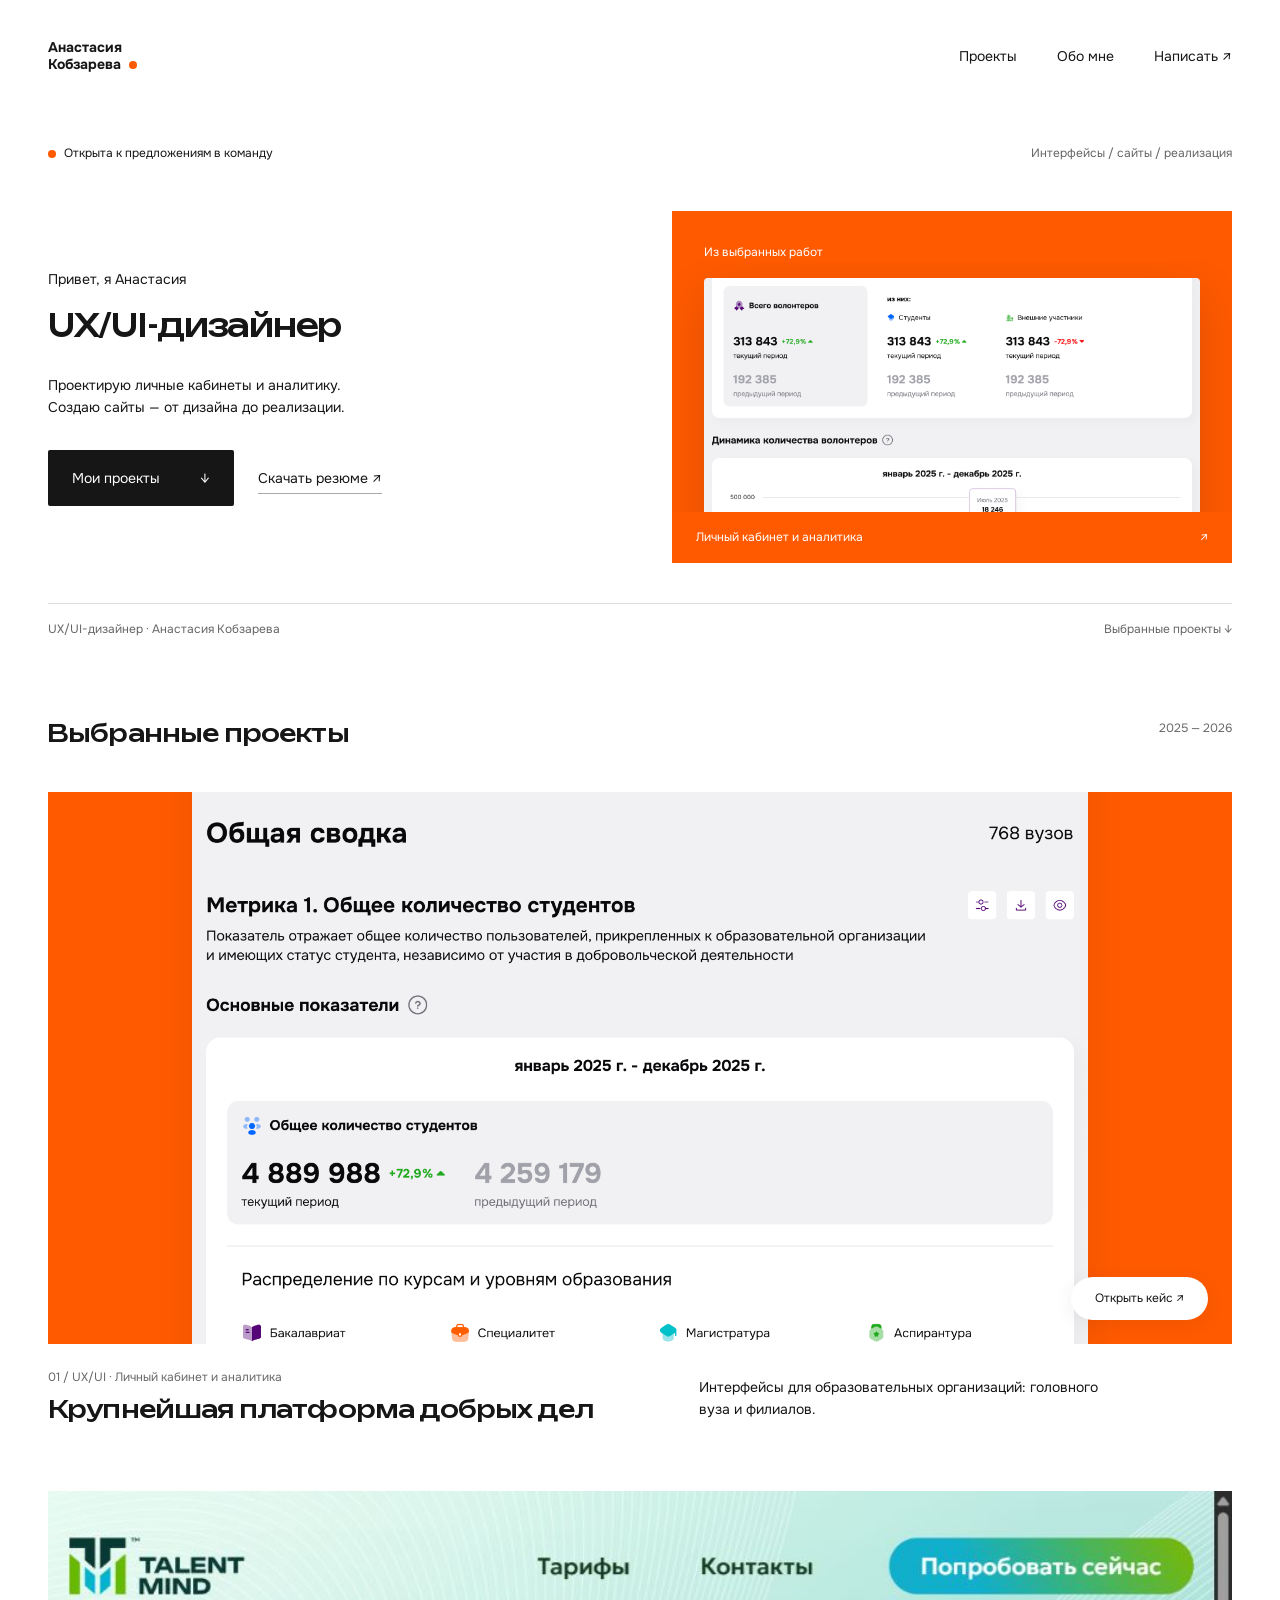
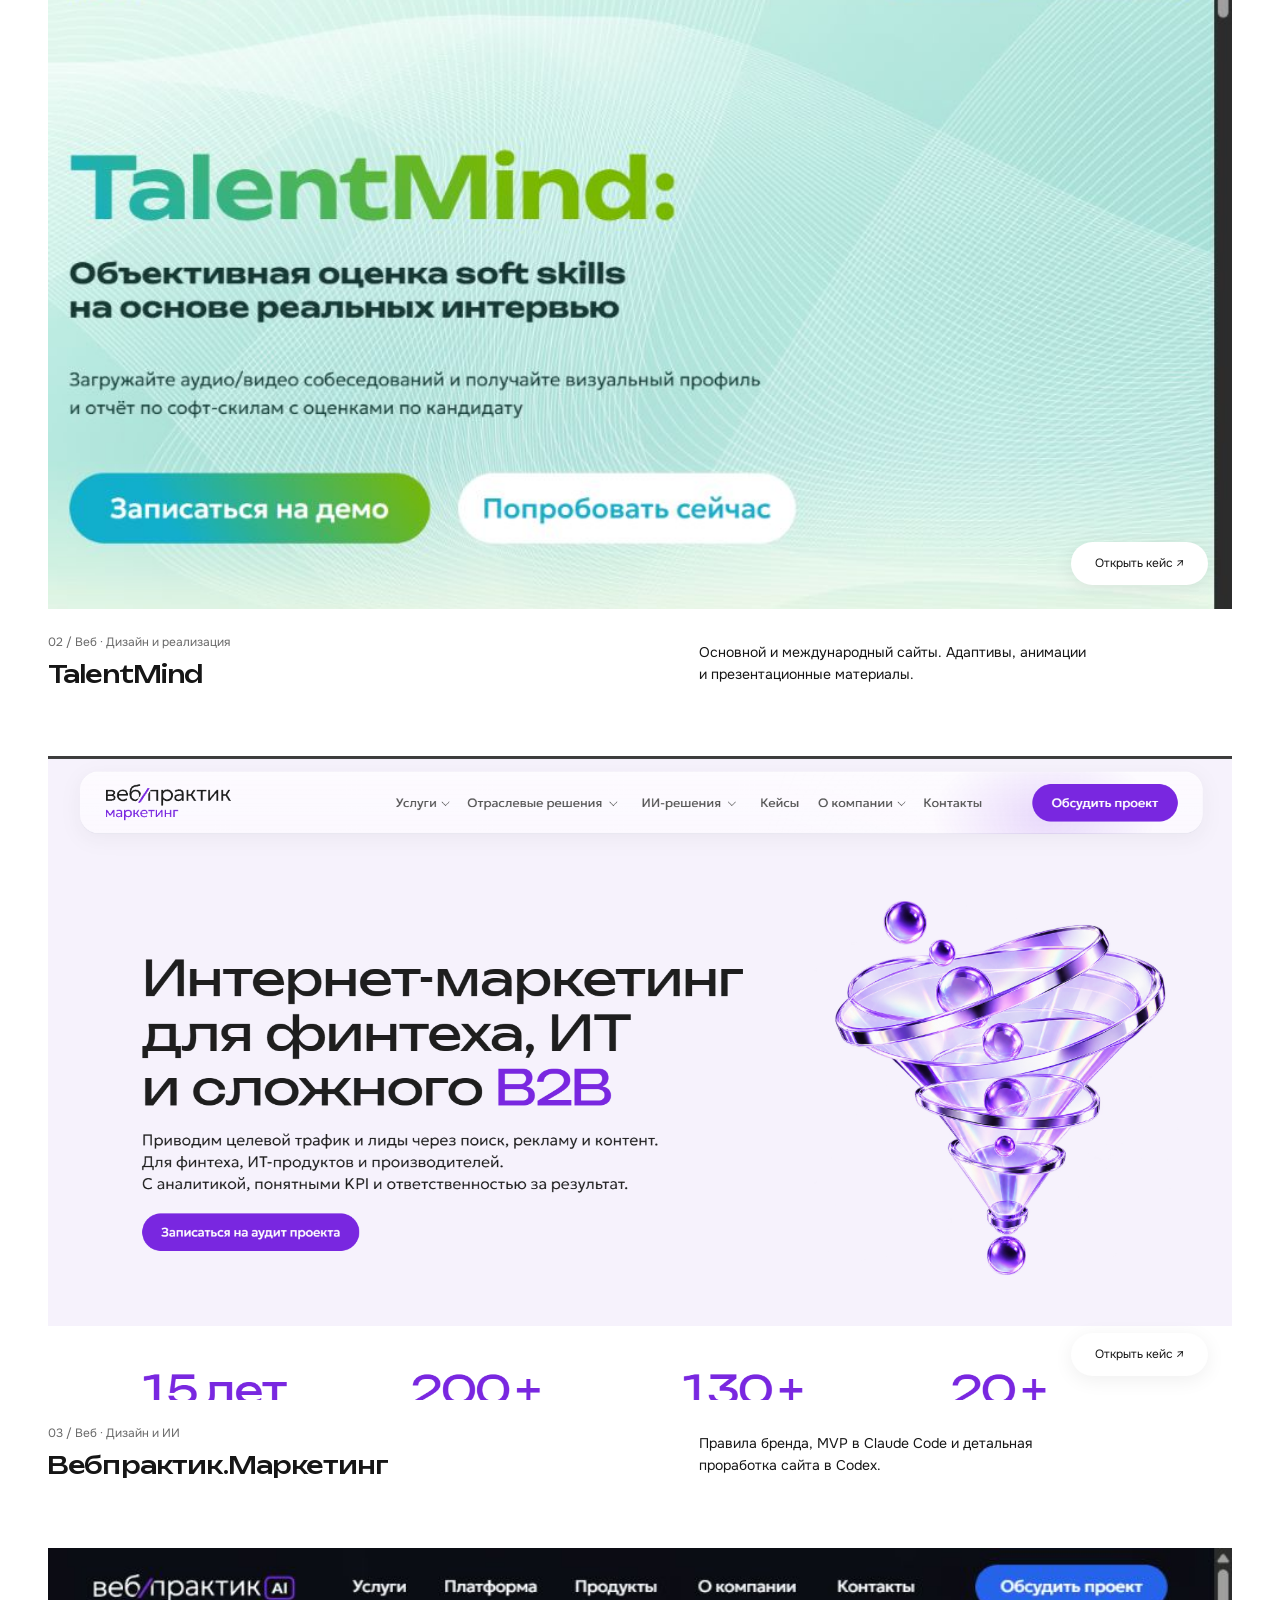
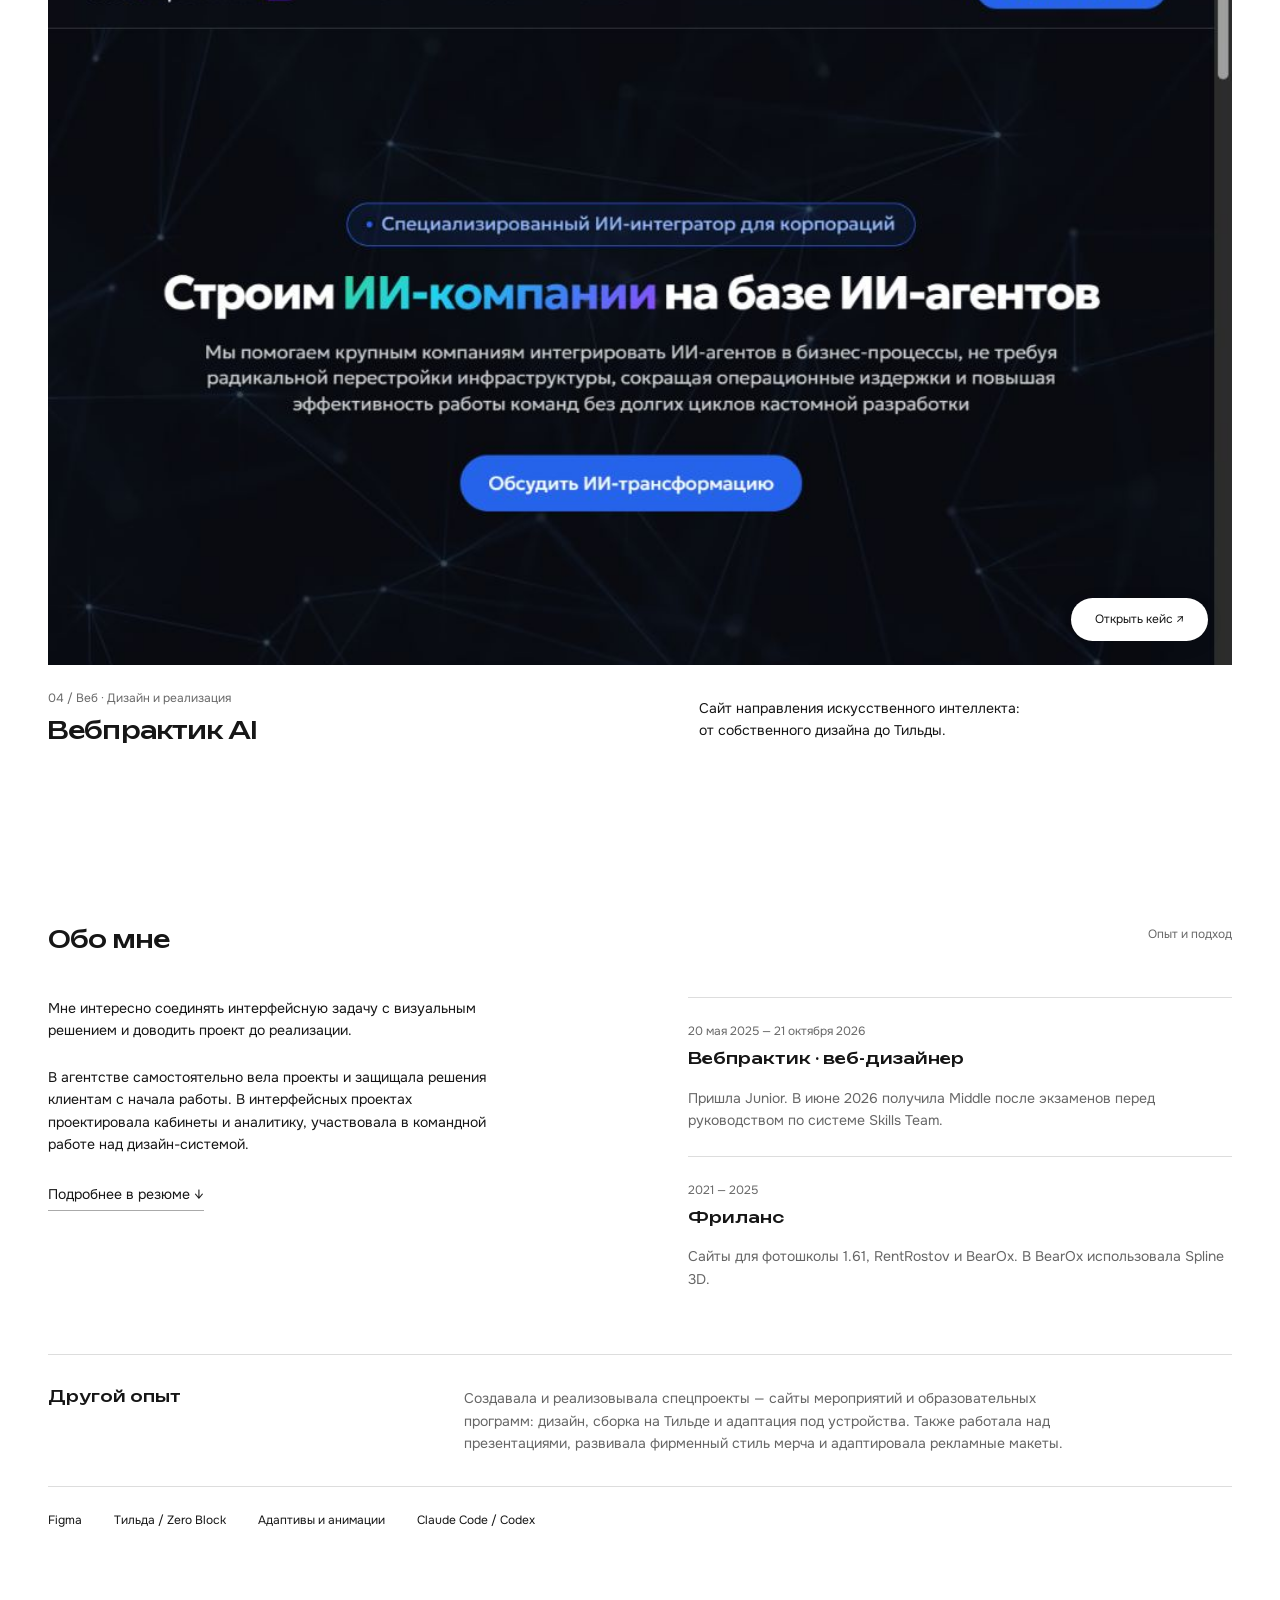
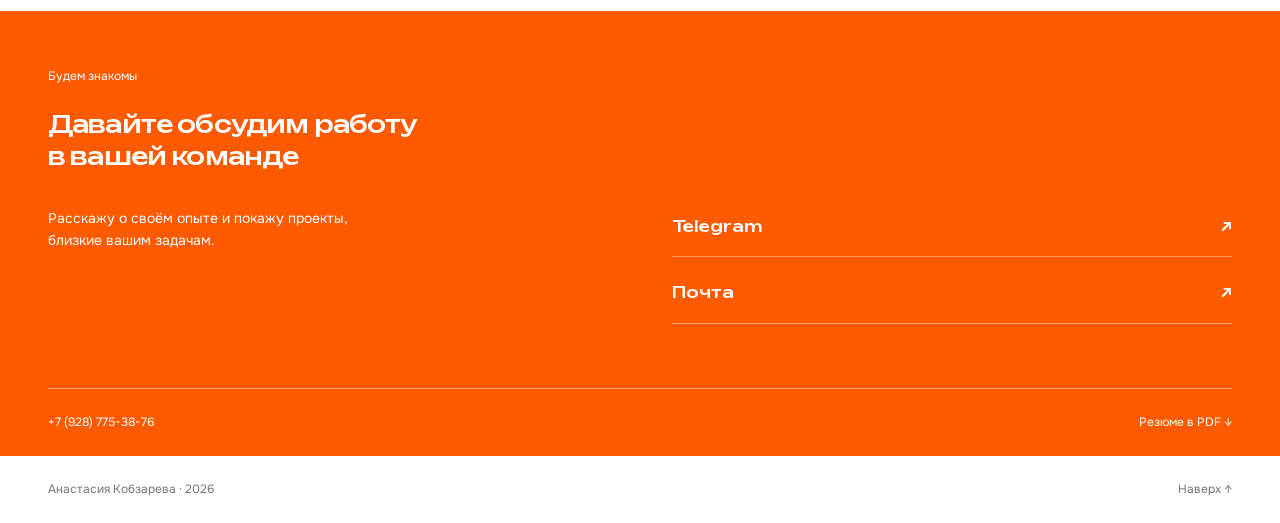
==== index.html @ 4309e183 "Add Anastasia Kobzareva portfolio website" ====
<!doctype html><html lang="ru"><head><meta charset="utf-8"><meta name="viewport" content="width=device-width,initial-scale=1"><meta name="theme-color" content="#FF5A00"><meta name="description" content="Интерфейсы и сайты Анастасии Кобзаревой. Реальные проекты, личный вклад и реализация."><title>UX/UI-дизайнер — Анастасия Кобзарева</title><link rel="stylesheet" href="style.css"></head><body><a class="skip" href="#main">К содержанию</a><header class="header shell"><a class="signature" href="index.html" aria-label="Анастасия Кобзарева — главная">Анастасия <br>Кобзарева<span class="orange-dot"></span></a><nav aria-label="Главная навигация"><a href="index.html#work">Проекты</a><a href="index.html#about">Обо мне</a><a href="#contact">Написать ↗</a></nav></header><main id="main"><section class="hero shell" id="top"><div class="hero-kicker"><span class="availability"><i></i> Открыта к предложениям в команду</span><span>Интерфейсы / сайты / реализация</span></div><div class="hero-layout"><div class="hero-copy"><p class="hello">Привет, я Анастасия</p><h1>UX/UI-дизайнер</h1><p class="hero-description">Проектирую личные кабинеты и аналитику. <br>Создаю сайты — от дизайна до реализации.</p><div class="hero-actions"><a class="button" href="#work">Мои проекты <span>↓</span></a><a class="plain-link" href="assets/Anastasia-Kobzareva-Resume.pdf" download>Скачать резюме ↗</a></div></div><a class="hero-montage" href="university.html" aria-label="Смотреть интерфейсный кейс"><div class="montage-tag">Из выбранных работ</div><img class="montage-screen" src="assets/university-analytics-dynamics.png" alt="Фрагмент макета динамики в аналитике образовательных организаций"  decoding="async"><div class="montage-bottom"><span>Личный кабинет и аналитика</span><span>↗</span></div></a></div><div class="hero-divider"><span>UX/UI-дизайнер · Анастасия Кобзарева</span><a href="#work">Выбранные проекты ↓</a></div></section><section class="work shell" id="work"><div class="section-top"><h2>Выбранные проекты</h2><span class="section-label">2025 — 2026</span></div><article class="work-item university"><a class="work-visual" href="university.html" aria-label="Кейс: Крупнейшая платформа добрых дел"><div class="image-mat"><img class="" src="assets/university-analytics-overview.png" alt="Фрагмент реального макета аналитики образовательных организаций"  decoding="async"></div><span class="open-case">Открыть кейс ↗</span></a><div class="work-caption"><div><span class="section-label">01 / UX/UI · Личный кабинет и аналитика</span><h2><a href="university.html">Крупнейшая платформа добрых дел</a></h2></div><p>Интерфейсы для образовательных организаций: головного вуза и филиалов.</p></div></article><article class="work-item talent"><a class="work-visual" href="talentmind.html" aria-label="Кейс: TalentMind"><div class="image-mat"><img class="" src="assets/talentmind-site.png" alt="Скриншот основного сайта TalentMind"  decoding="async"></div><span class="open-case">Открыть кейс ↗</span></a><div class="work-caption"><div><span class="section-label">02 / Веб · Дизайн и реализация</span><h2><a href="talentmind.html">TalentMind</a></h2></div><p>Основной и международный сайты. Адаптивы, анимации и презентационные материалы.</p></div></article><article class="work-item marketing"><a class="work-visual" href="marketing.html" aria-label="Кейс: Вебпрактик.Маркетинг"><div class="image-mat"><img class="" src="assets/marketing-hero.png" alt="Первый экран сайта Вебпрактик.Маркетинг, предоставленный автором"  decoding="async"></div><span class="open-case">Открыть кейс ↗</span></a><div class="work-caption"><div><span class="section-label">03 / Веб · Дизайн и ИИ</span><h2><a href="marketing.html">Вебпрактик.Маркетинг</a></h2></div><p>Правила бренда, MVP в Claude Code и детальная проработка сайта в Codex.</p></div></article><article class="work-item ai"><a class="work-visual" href="webpractik-ai.html" aria-label="Кейс: Вебпрактик AI"><div class="image-mat"><img class="" src="assets/webpractik-ai-site.png" alt="Скриншот сайта Вебпрактик AI"  decoding="async"></div><span class="open-case">Открыть кейс ↗</span></a><div class="work-caption"><div><span class="section-label">04 / Веб · Дизайн и реализация</span><h2><a href="webpractik-ai.html">Вебпрактик AI</a></h2></div><p>Сайт направления искусственного интеллекта: от собственного дизайна до Тильды.</p></div></article></section><section class="about shell" id="about"><div class="section-top"><h2>Обо мне</h2><span class="section-label">Опыт и подход</span></div><div class="about-layout"><div><p>Мне интересно соединять интерфейсную задачу с визуальным решением и доводить проект до реализации.</p><p>В агентстве самостоятельно вела проекты и защищала решения клиентам с начала работы. В интерфейсных проектах проектировала кабинеты и аналитику, участвовала в командной работе над дизайн-системой.</p><a class="plain-link" href="assets/Anastasia-Kobzareva-Resume.pdf" download>Подробнее в резюме ↓</a></div><div class="timeline"><div><span class="section-label">20 мая 2025 — 21 октября 2026</span><h3>Вебпрактик · веб-дизайнер</h3><p>Пришла Junior. В июне 2026 получила Middle после экзаменов перед руководством по системе Skills Team.</p></div><div><span class="section-label">2021 — 2025</span><h3>Фриланс</h3><p>Сайты для фотошколы 1.61, RentRostov и BearOx. В BearOx использовала Spline 3D.</p></div></div></div><div class="other-experience"><h3>Другой опыт</h3><p>Создавала и реализовывала спецпроекты — сайты мероприятий и образовательных программ: дизайн, сборка на Тильде и адаптация под устройства. Также работала над презентациями, развивала фирменный стиль мерча и адаптировала рекламные макеты.</p></div><div class="skill-line"><span>Figma</span><span>Тильда / Zero Block</span><span>Адаптивы и анимации</span><span>Claude Code / Codex</span></div></section></main><section class="contact" id="contact"><div class="shell"><div class="section-label">Будем знакомы</div><h2>Давайте обсудим работу <br>в вашей команде</h2><div class="contact-grid"><p>Расскажу о своём опыте и покажу проекты, <br>близкие вашим задачам.</p><div class="contact-links"><a href="https://t.me/Anastasia_Website" target="_blank" rel="noopener noreferrer">Telegram <span>↗</span></a><a href="mailto:nastasyshka1@gmail.com">Почта <span>↗</span></a></div></div><div class="contact-foot"><a href="tel:+79287753876">+7 (928) 775-38-76</a><a href="assets/Anastasia-Kobzareva-Resume.pdf" download>Резюме в PDF ↓</a></div></div></section><footer class="shell footer"><span>Анастасия Кобзарева · 2026</span><a href="#top">Наверх ↑</a></footer><script src="script.js"></script></body></html>
---- style.css ----
@font-face{font-family:Bounded;src:url('assets/Bounded-Medium.ttf');font-display:swap}@font-face{font-family:Onest;src:url('assets/Onest-Regular.ttf');font-display:swap}@font-face{font-family:Onest;src:url('assets/Onest-Bold.ttf');font-weight:700;font-display:swap}
:root{--orange:#ff5a00;--ink:#161616;--line:#ddd;--gray:#f3f3f1}*{box-sizing:border-box}html{scroll-behavior:smooth;scroll-padding-top:32px}body{margin:0;font:14px/1.6 Onest,sans-serif;color:var(--ink);background:#fff}h1,h2,h3,p,figure,dl,dd{margin:0}h1,h2,h3{font-family:Bounded,sans-serif;font-weight:500;line-height:1.35}h1{font-size:32px;letter-spacing:-.04em}h2{font-size:24px;letter-spacing:-.035em}h3{font-size:16px}a{color:inherit;text-decoration:none}button{font:inherit;color:inherit}a,button{-webkit-tap-highlight-color:transparent}a:focus-visible,button:focus-visible{outline:3px solid var(--orange);outline-offset:6px}a:hover{text-decoration:none}.shell{width:min(1200px,calc(100% - 96px));margin:auto}.header{height:112px;display:flex;align-items:center;justify-content:space-between}.signature{font-weight:700;line-height:1.2;position:relative}.orange-dot{display:inline-block;width:8px;height:8px;border-radius:50%;background:var(--orange);margin-left:8px}nav{display:flex;gap:40px}nav a:hover,.plain-link:hover,.back-link:hover{text-decoration:underline;text-underline-offset:6px}.skip{position:fixed;left:16px;top:-100px;background:var(--ink);color:#fff;padding:16px;z-index:10}.skip:focus{top:16px}.hero{padding-top:32px}.hero-kicker{display:flex;justify-content:space-between;font-size:12px;color:#666}.availability{display:flex;gap:8px;align-items:center;color:var(--ink)}.availability i{width:8px;height:8px;border-radius:50%;background:var(--orange)}.hero-layout{display:grid;grid-template-columns:1fr 1fr;gap:64px;align-items:center;padding:48px 0 40px}.hello{margin-bottom:16px}.hero h1{margin-bottom:24px}.hero-description{max-width:400px}.hero-actions{display:flex;align-items:center;gap:24px;flex-wrap:wrap;margin-top:32px}.button{display:inline-flex;align-items:center;justify-content:space-between;gap:40px;background:var(--ink);color:white;padding:16px 24px;min-height:56px;border-radius:2px;transition:background .2s,transform .2s}.button:hover{background:#333;transform:translateY(-2px)}.plain-link{display:inline-block;border-bottom:1px solid #aaa;padding:4px 0}.hero-montage{height:352px;overflow:hidden;position:relative;background:var(--orange);padding:32px 32px 0;display:block}.montage-tag{font-size:12px;margin-bottom:16px}.montage-screen{display:block;width:100%;box-shadow:0 16px 48px #0002;border-radius:4px}.montage-bottom{position:absolute;bottom:0;left:0;right:0;background:var(--orange);display:flex;justify-content:space-between;padding:16px 24px;font-size:12px}.hero-divider{display:flex;justify-content:space-between;padding:16px 0;border-top:1px solid var(--line);font-size:12px;color:#666}.section-top{display:flex;justify-content:space-between;gap:32px;align-items:flex-start;margin-bottom:40px}.section-label{font-size:12px;color:#696969;display:block}.work{padding-top:64px}.work-item{margin-bottom:64px}.work-visual{height:552px;display:block;position:relative;background:var(--gray);overflow:hidden}.image-mat{width:100%;height:100%;display:flex;align-items:flex-start;justify-content:center;padding:48px 80px 0}.image-mat img{display:block;width:100%;height:auto;box-shadow:0 8px 40px #0001;transition:transform .65s}.work-visual:hover img{transform:translateY(-8px)}.university .work-visual{background:var(--orange)}.university .image-mat{padding:48px 144px 0}.university .image-mat img{border-radius:4px}.talent .image-mat{padding:0}.talent .image-mat img,.ai .image-mat img{box-shadow:none}.talent .work-visual{height:auto;aspect-ratio:1.65}.talent .image-mat{overflow:hidden}.ai .work-visual{height:auto;aspect-ratio:1.65;background:#090d13}.ai .image-mat{padding:0}.open-case{position:absolute;bottom:24px;right:24px;background:white;color:#161616;padding:12px 24px;border-radius:100px;font-size:12px;box-shadow:0 4px 20px #0001}.work-caption{display:grid;grid-template-columns:1.1fr 1fr;gap:64px;padding-top:24px}.work-caption h2{margin-top:8px;max-width:560px}.work-caption>p{max-width:400px;padding-top:8px}.work-caption h2 a:hover{text-decoration:underline;text-underline-offset:6px}.marketing-note{display:grid;grid-template-columns:1fr 2fr auto;gap:32px;align-items:start;padding:32px 0;border-top:1px solid var(--ink);border-bottom:1px solid var(--line)}.marketing-note p{max-width:512px;margin-top:16px}.circle-link{width:48px;height:48px;display:flex;align-items:center;justify-content:center;border:1px solid var(--ink);border-radius:50%;font-size:24px}.circle-link:hover{background:var(--orange);border-color:var(--orange)}.about{padding:112px 0 80px}.about-layout{display:grid;grid-template-columns:1fr 1fr;gap:96px}.about-layout>div>p{max-width:440px;margin-bottom:24px}.timeline>div{border-top:1px solid var(--line);padding:24px 0}.timeline h3{margin:8px 0 16px}.timeline p{color:#666}.other-experience{display:grid;grid-template-columns:1fr 2fr;gap:32px;margin-top:40px;padding-top:32px;border-top:1px solid var(--line)}.other-experience p{max-width:640px;color:#666}.skill-line{display:flex;flex-wrap:wrap;gap:8px 32px;border-top:1px solid var(--line);margin-top:32px;padding-top:24px;font-size:12px}.contact{background:var(--orange);padding:56px 0 24px}.contact .section-label{color:#5c2300}.contact h2{margin:24px 0 32px}.contact-grid{display:grid;grid-template-columns:1fr 1fr;gap:64px}.contact-links a{display:flex;justify-content:space-between;align-items:center;border-bottom:1px solid #a33b00;padding:8px 0 16px;margin-bottom:16px;font-family:Bounded;font-size:16px}.contact-links a:hover span{transform:translate(4px,-4px)}.contact-links span{transition:transform .2s}.contact-foot{display:flex;justify-content:space-between;border-top:1px solid #d84c00;margin-top:48px;padding-top:24px;font-size:12px}.contact a:focus-visible{outline-color:var(--ink)}.footer{display:flex;justify-content:space-between;padding:24px 0;font-size:12px;color:#777}.case-header{padding-top:32px;padding-bottom:48px}.back-link{display:inline-block;margin-bottom:48px;font-size:12px}.case-header h1{margin:16px 0 24px;max-width:880px}.case-header>p{max-width:640px}.case-meta{display:grid;grid-template-columns:repeat(3,1fr);gap:32px;border-top:1px solid var(--line);border-bottom:1px solid var(--line);padding:24px 0}.case-meta dt{font-size:12px;color:#777;margin-bottom:8px}.case-story{display:grid;grid-template-columns:1fr 1.25fr;gap:80px;padding:64px 0 40px}.case-story h2{max-width:400px}.case-story p{margin-bottom:16px;max-width:640px}.case-story .button{margin-top:16px}.case-figure{background:var(--gray);padding:32px;margin:0 0 24px}.image-button{display:block;width:100%;background:none;border:0;padding:0;cursor:zoom-in}.image-button img{display:block;width:100%;height:auto}.case-figure figcaption{display:flex;justify-content:space-between;gap:32px;font-size:12px;color:#666;padding-top:24px}.case-figure figcaption>span{white-space:nowrap}.next-case{border-top:1px solid var(--line);padding:32px 0 64px;margin-top:40px}.next-case>a{display:flex;justify-content:space-between;gap:24px;margin-top:16px;align-items:center}.next-case>a>span{font-size:32px}.process-list{list-style:none;padding:24px 0 0;margin:0}.process-list li{display:grid;grid-template-columns:1fr 3fr;gap:40px;border-bottom:1px solid var(--line);padding:40px 0}.process-list li>span{font-size:12px;color:#777}.process-list h2{margin-bottom:24px}.process-list p{max-width:640px}.image-dialog{border:0;padding:24px;background:#fafafa;width:min(1400px,96vw);max-height:94vh;overflow:auto}.image-dialog::backdrop{background:#000b}.image-dialog img{width:100%;height:auto;display:block;margin-top:16px}.image-dialog p{font-size:12px;margin-top:16px}.image-dialog form{position:sticky;top:0;text-align:right;z-index:1}.close-image{border:0;background:var(--ink);color:white;padding:12px 24px;cursor:pointer}.image-dialog:focus-visible{outline:3px solid var(--orange)}
@media(min-width:1500px){.shell{width:min(1280px,calc(100% - 128px))}.hero-layout{padding:64px 0}.hero-montage{height:400px}.work-visual{height:608px}}
@media(max-width:900px){.shell{width:calc(100% - 48px)}.hero-layout{gap:32px}.hero-actions{gap:16px}.hero-montage{height:304px;padding:24px 24px 0}.hero-kicker>span:last-child{display:none}.work-visual{height:440px}.image-mat{padding:32px 40px 0}.university .image-mat{padding:32px 72px 0}.work-caption{gap:32px}.about-layout{gap:48px}.marketing-note{grid-template-columns:1fr auto}.marketing-note>.section-label{grid-column:1/-1}.case-story{gap:40px}.case-figure{padding:24px}.case-figure figcaption{flex-direction:column;gap:8px}.contact-grid{gap:40px}}
@media(max-width:600px){.shell{width:calc(100% - 32px)}.header{height:88px}nav{gap:24px;font-size:12px}nav a:nth-child(2){display:none}.hero{padding-top:16px}.hero-layout{grid-template-columns:1fr;gap:32px;padding:32px 0 24px}.hero-copy h1{font-size:32px;overflow-wrap:anywhere}.hero-description br{display:none}.hero-actions{margin-top:24px;gap:16px 24px}.button{padding:16px 24px;gap:32px}.hero-montage{height:280px;padding:24px 32px 0}.hero-divider>span{max-width:160px}.hero-divider{gap:16px}.work{padding-top:48px}.section-top{gap:16px;margin-bottom:24px}.section-top>.section-label{max-width:104px;text-align:right}.work-visual{height:320px}.university .image-mat{padding:24px 24px 0}.open-case{bottom:16px;right:16px;padding:8px 16px}.work-caption{grid-template-columns:1fr;gap:16px;padding-top:16px}.work-caption>p{padding-top:0}.work-item{margin-bottom:48px}.talent .work-visual,.ai .work-visual{aspect-ratio:1.3}.talent .image-mat img,.ai .image-mat img{width:112%;max-width:none;flex-shrink:0}.marketing-note{gap:16px;padding:24px 0}.marketing-note h2{overflow-wrap:anywhere}.circle-link{width:40px;height:40px}.about{padding:64px 0 48px}.about-layout{grid-template-columns:1fr;gap:24px}.other-experience{grid-template-columns:1fr;gap:16px;margin-top:16px}.skill-line{gap:8px 24px}.contact{padding-top:40px}.contact-grid{grid-template-columns:1fr;gap:24px}.contact h2 br,.contact p br{display:none}.contact-foot{gap:24px;margin-top:24px}.case-header{padding-top:16px;padding-bottom:32px}.back-link{margin-bottom:32px}.case-meta{grid-template-columns:1fr;gap:24px}.case-story{grid-template-columns:1fr;gap:24px;padding:40px 0 24px}.case-story h2 br{display:none}.case-figure{padding:8px;margin-left:-8px;margin-right:-8px}.case-figure figcaption{padding:16px 8px}.case-figure figcaption>span{white-space:normal}.process-list li{grid-template-columns:32px 1fr;gap:16px;padding:32px 0}.image-dialog{padding:16px}.next-case{padding-bottom:40px}}
@media(prefers-reduced-motion:reduce){html{scroll-behavior:auto}*,*::before,*::after{animation:none!important;transition:none!important}}
/* The cover crops show the data work; the case pages retain complete exports. */
.university .image-mat img{transform:translateY(-24%)}.university .work-visual:hover img{transform:translateY(calc(-24% - 8px))}.montage-screen{transform:translateY(-40%)}.hero-montage .montage-tag{position:relative;z-index:1;background:var(--orange);margin:-8px -8px 16px;padding:8px}.hero-montage{isolation:isolate}.hero-montage .montage-screen{position:relative;z-index:-1}@media(max-width:600px){.university .image-mat img{transform:translateY(-16%)}.university .work-visual:hover img{transform:translateY(-16%)}}
.hero-montage .montage-screen{transform:none;height:256px;object-fit:cover;object-position:center 67%;z-index:0}.hero-montage .montage-tag{margin:0 0 16px;padding:0}.montage-bottom{z-index:2}@media(max-width:600px){.hero-montage .montage-screen{height:208px}}
h1,h2,h3{overflow-wrap:anywhere}.hero-layout>*,.work-caption>*,.case-story>*,.next-case>a>*,.contact-grid>*{min-width:0}
.marketing .image-mat{padding:0}.marketing .work-visual{height:auto;aspect-ratio:1.84;background:#f6f3fb}.marketing .image-mat img{box-shadow:none}.marketing .work-visual:hover img{transform:scale(1.015)}@media(max-width:600px){.marketing .work-visual{aspect-ratio:1.3}.marketing .image-mat img{width:120%;max-width:none;flex-shrink:0}}

/* White typography on portfolio orange surfaces. */
.contact,.contact .section-label,.hero-montage,.montage-bottom{color:#fff}.contact-links a,.contact-foot{border-color:rgba(255,255,255,.4)}.contact a:focus-visible,.hero-montage:focus-visible{outline:3px solid #fff;outline-offset:6px}
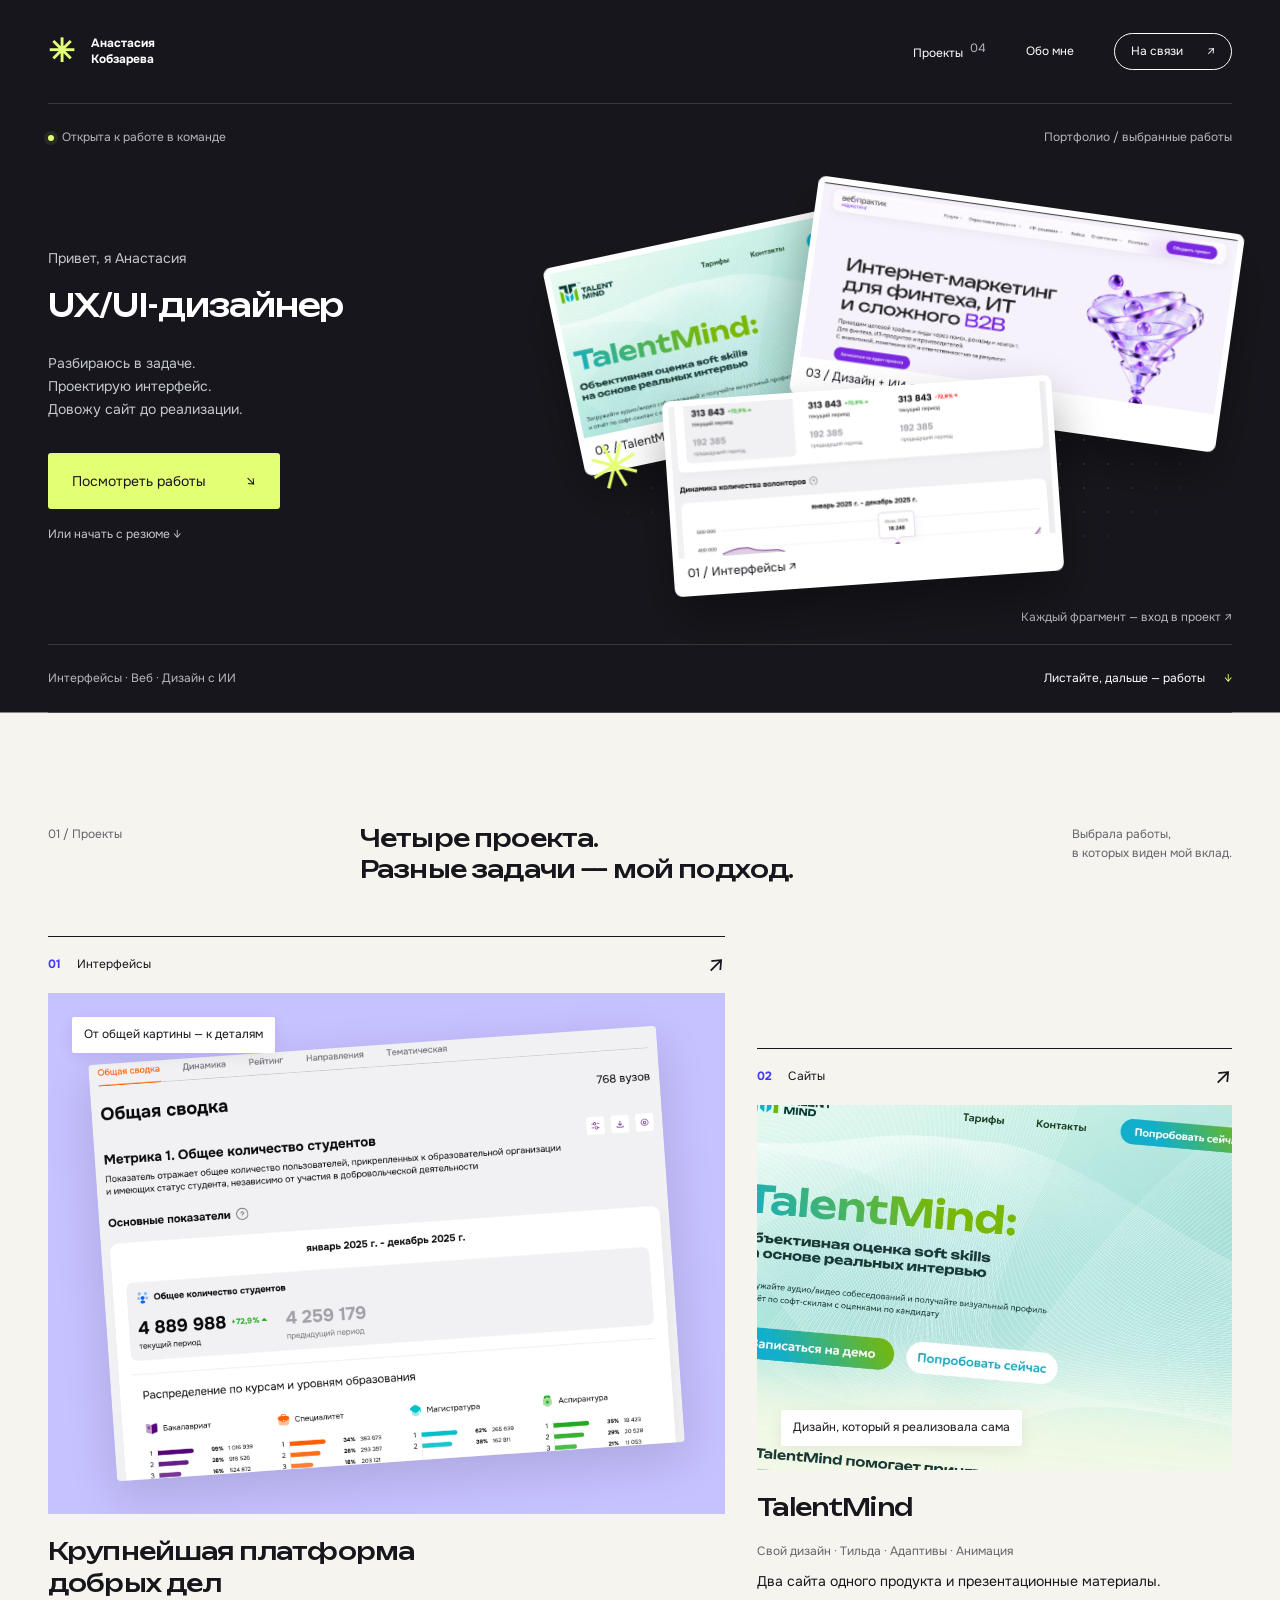
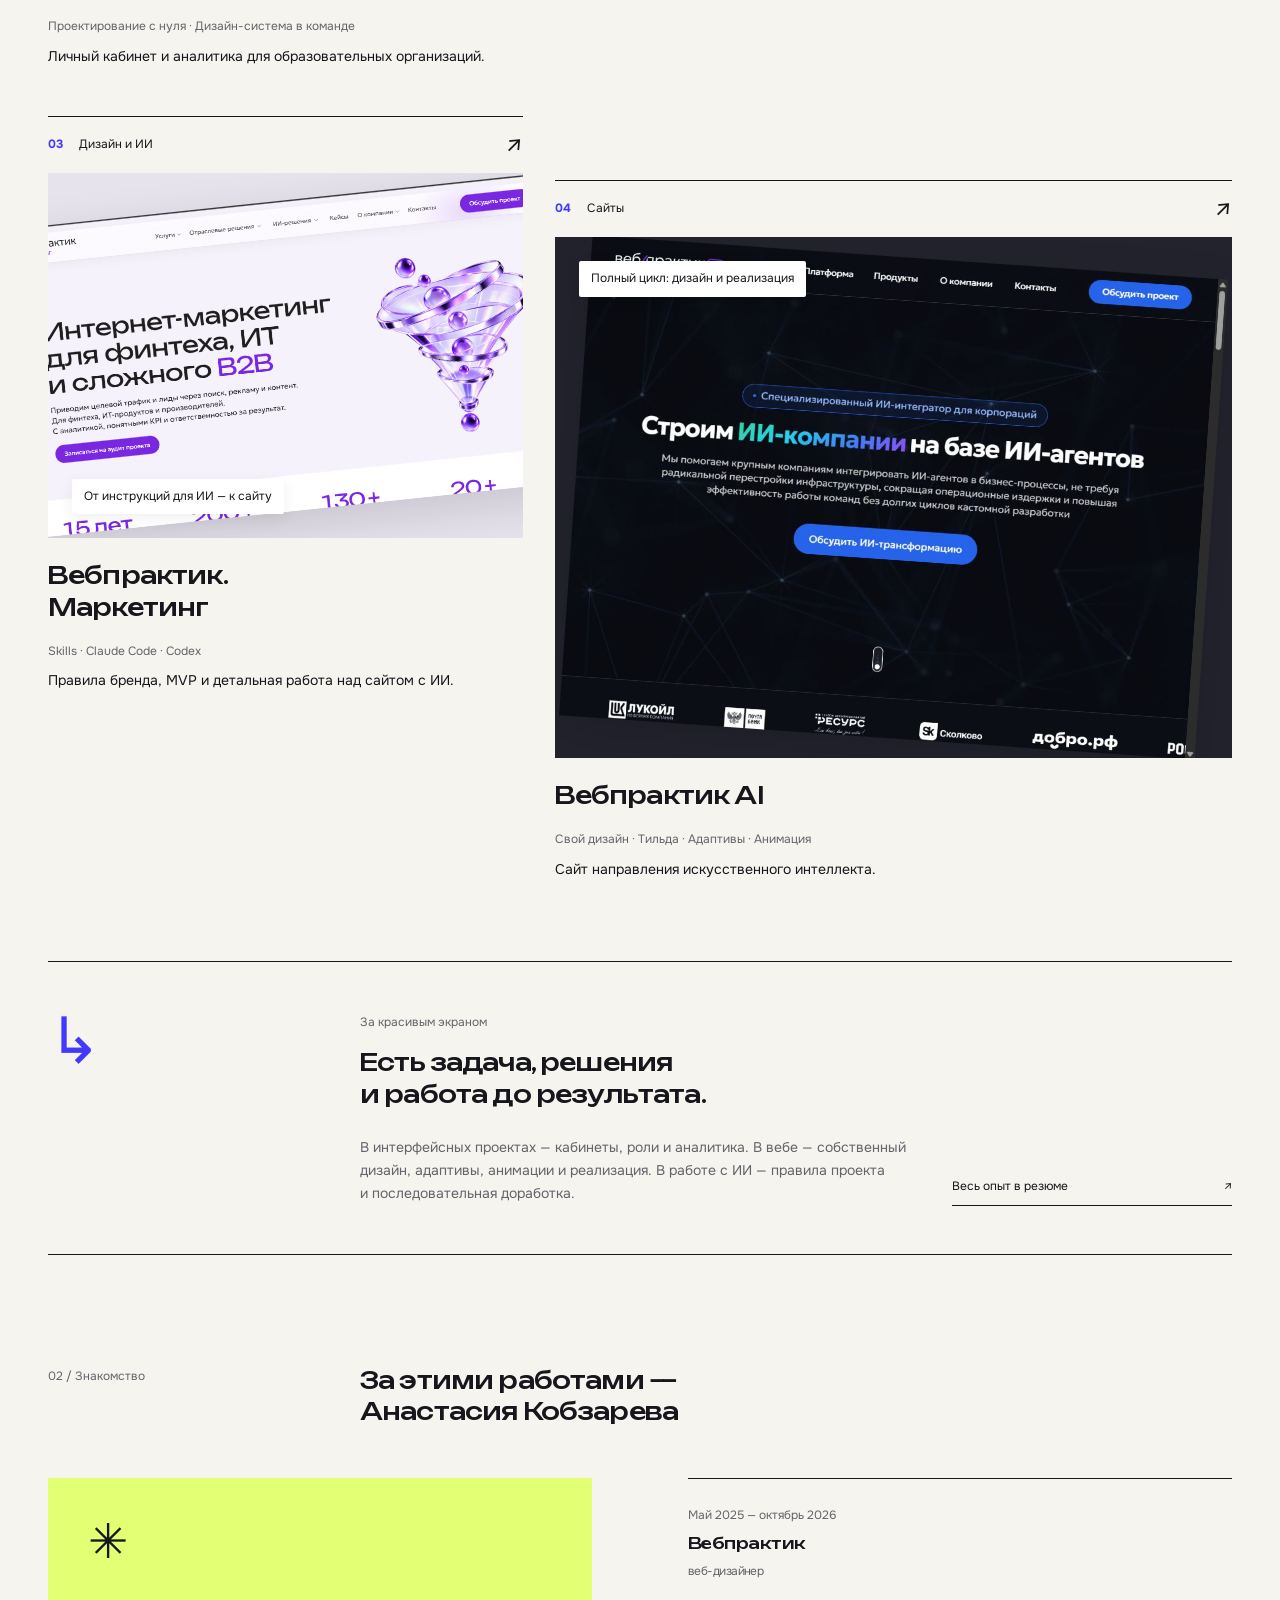
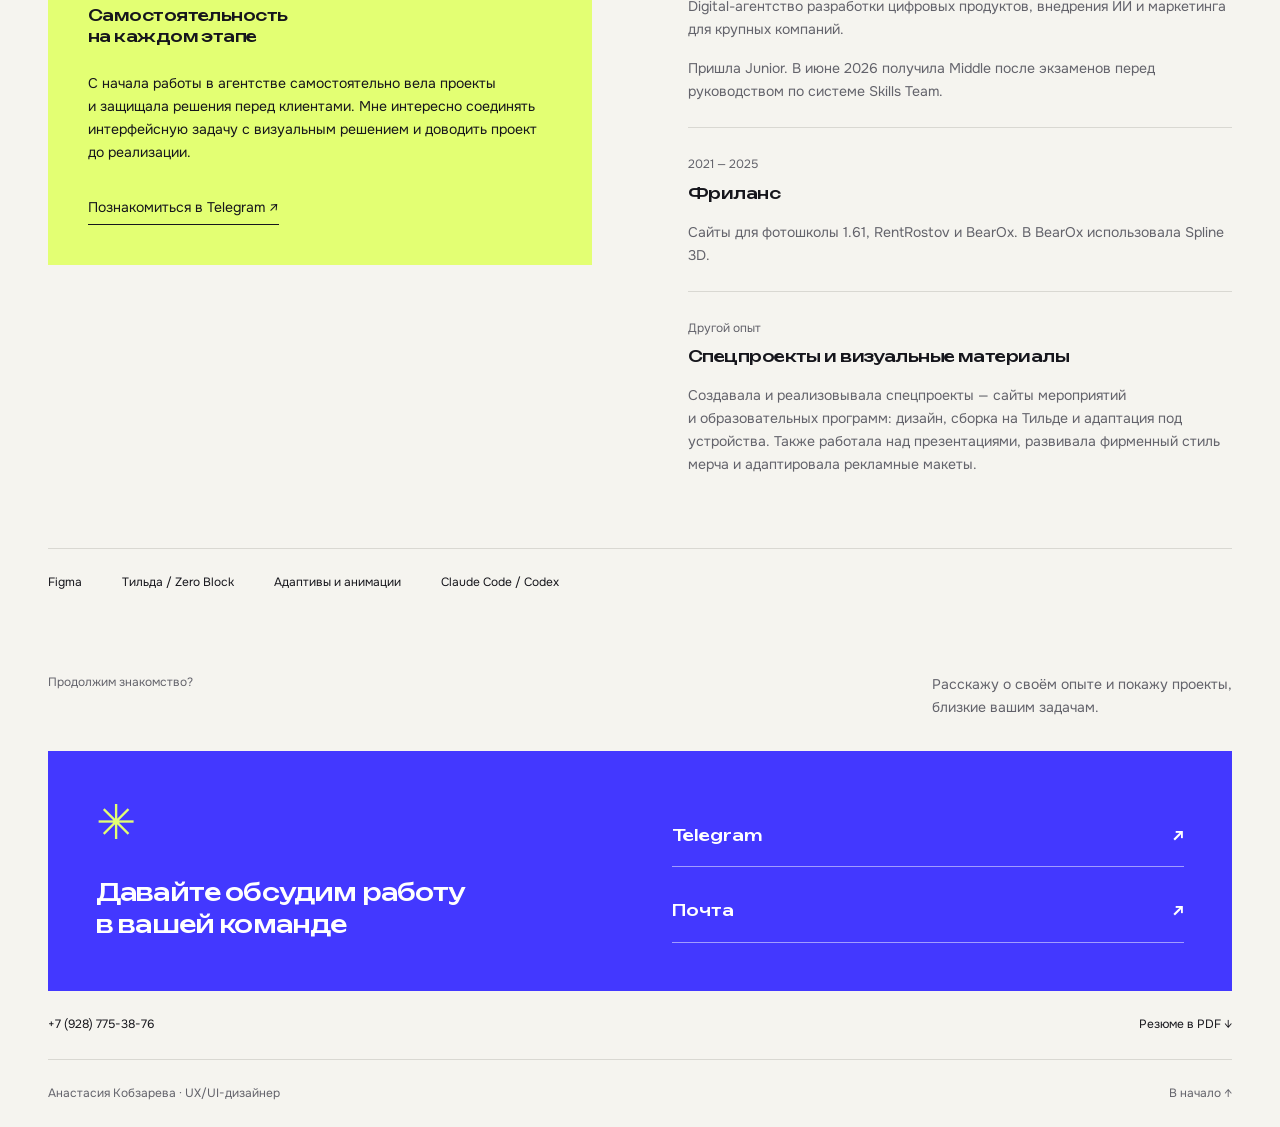
==== commit 0bf791fe: "Redesign portfolio with editorial project grid and accessible image viewer" ====
--- a/index.html
+++ b/index.html
@@ -1 +1 @@
-<!doctype html><html lang="ru"><head><meta charset="utf-8"><meta name="viewport" content="width=device-width,initial-scale=1"><meta name="theme-color" content="#FF5A00"><meta name="description" content="Интерфейсы и сайты Анастасии Кобзаревой. Реальные проекты, личный вклад и реализация."><title>UX/UI-дизайнер — Анастасия Кобзарева</title><link rel="stylesheet" href="style.css"></head><body><a class="skip" href="#main">К содержанию</a><header class="header shell"><a class="signature" href="index.html" aria-label="Анастасия Кобзарева — главная">Анастасия <br>Кобзарева<span class="orange-dot"></span></a><nav aria-label="Главная навигация"><a href="index.html#work">Проекты</a><a href="index.html#about">Обо мне</a><a href="#contact">Написать ↗</a></nav></header><main id="main"><section class="hero shell" id="top"><div class="hero-kicker"><span class="availability"><i></i> Открыта к предложениям в команду</span><span>Интерфейсы / сайты / реализация</span></div><div class="hero-layout"><div class="hero-copy"><p class="hello">Привет, я Анастасия</p><h1>UX/UI-дизайнер</h1><p class="hero-description">Проектирую личные кабинеты и аналитику. <br>Создаю сайты — от дизайна до реализации.</p><div class="hero-actions"><a class="button" href="#work">Мои проекты <span>↓</span></a><a class="plain-link" href="assets/Anastasia-Kobzareva-Resume.pdf" download>Скачать резюме ↗</a></div></div><a class="hero-montage" href="university.html" aria-label="Смотреть интерфейсный кейс"><div class="montage-tag">Из выбранных работ</div><img class="montage-screen" src="assets/university-analytics-dynamics.png" alt="Фрагмент макета динамики в аналитике образовательных организаций"  decoding="async"><div class="montage-bottom"><span>Личный кабинет и аналитика</span><span>↗</span></div></a></div><div class="hero-divider"><span>UX/UI-дизайнер · Анастасия Кобзарева</span><a href="#work">Выбранные проекты ↓</a></div></section><section class="work shell" id="work"><div class="section-top"><h2>Выбранные проекты</h2><span class="section-label">2025 — 2026</span></div><article class="work-item university"><a class="work-visual" href="university.html" aria-label="Кейс: Крупнейшая платформа добрых дел"><div class="image-mat"><img class="" src="assets/university-analytics-overview.png" alt="Фрагмент реального макета аналитики образовательных организаций"  decoding="async"></div><span class="open-case">Открыть кейс ↗</span></a><div class="work-caption"><div><span class="section-label">01 / UX/UI · Личный кабинет и аналитика</span><h2><a href="university.html">Крупнейшая платформа добрых дел</a></h2></div><p>Интерфейсы для образовательных организаций: головного вуза и филиалов.</p></div></article><article class="work-item talent"><a class="work-visual" href="talentmind.html" aria-label="Кейс: TalentMind"><div class="image-mat"><img class="" src="assets/talentmind-site.png" alt="Скриншот основного сайта TalentMind"  decoding="async"></div><span class="open-case">Открыть кейс ↗</span></a><div class="work-caption"><div><span class="section-label">02 / Веб · Дизайн и реализация</span><h2><a href="talentmind.html">TalentMind</a></h2></div><p>Основной и международный сайты. Адаптивы, анимации и презентационные материалы.</p></div></article><article class="work-item marketing"><a class="work-visual" href="marketing.html" aria-label="Кейс: Вебпрактик.Маркетинг"><div class="image-mat"><img class="" src="assets/marketing-hero.png" alt="Первый экран сайта Вебпрактик.Маркетинг, предоставленный автором"  decoding="async"></div><span class="open-case">Открыть кейс ↗</span></a><div class="work-caption"><div><span class="section-label">03 / Веб · Дизайн и ИИ</span><h2><a href="marketing.html">Вебпрактик.Маркетинг</a></h2></div><p>Правила бренда, MVP в Claude Code и детальная проработка сайта в Codex.</p></div></article><article class="work-item ai"><a class="work-visual" href="webpractik-ai.html" aria-label="Кейс: Вебпрактик AI"><div class="image-mat"><img class="" src="assets/webpractik-ai-site.png" alt="Скриншот сайта Вебпрактик AI"  decoding="async"></div><span class="open-case">Открыть кейс ↗</span></a><div class="work-caption"><div><span class="section-label">04 / Веб · Дизайн и реализация</span><h2><a href="webpractik-ai.html">Вебпрактик AI</a></h2></div><p>Сайт направления искусственного интеллекта: от собственного дизайна до Тильды.</p></div></article></section><section class="about shell" id="about"><div class="section-top"><h2>Обо мне</h2><span class="section-label">Опыт и подход</span></div><div class="about-layout"><div><p>Мне интересно соединять интерфейсную задачу с визуальным решением и доводить проект до реализации.</p><p>В агентстве самостоятельно вела проекты и защищала решения клиентам с начала работы. В интерфейсных проектах проектировала кабинеты и аналитику, участвовала в командной работе над дизайн-системой.</p><a class="plain-link" href="assets/Anastasia-Kobzareva-Resume.pdf" download>Подробнее в резюме ↓</a></div><div class="timeline"><div><span class="section-label">20 мая 2025 — 21 октября 2026</span><h3>Вебпрактик · веб-дизайнер</h3><p>Пришла Junior. В июне 2026 получила Middle после экзаменов перед руководством по системе Skills Team.</p></div><div><span class="section-label">2021 — 2025</span><h3>Фриланс</h3><p>Сайты для фотошколы 1.61, RentRostov и BearOx. В BearOx использовала Spline 3D.</p></div></div></div><div class="other-experience"><h3>Другой опыт</h3><p>Создавала и реализовывала спецпроекты — сайты мероприятий и образовательных программ: дизайн, сборка на Тильде и адаптация под устройства. Также работала над презентациями, развивала фирменный стиль мерча и адаптировала рекламные макеты.</p></div><div class="skill-line"><span>Figma</span><span>Тильда / Zero Block</span><span>Адаптивы и анимации</span><span>Claude Code / Codex</span></div></section></main><section class="contact" id="contact"><div class="shell"><div class="section-label">Будем знакомы</div><h2>Давайте обсудим работу <br>в вашей команде</h2><div class="contact-grid"><p>Расскажу о своём опыте и покажу проекты, <br>близкие вашим задачам.</p><div class="contact-links"><a href="https://t.me/Anastasia_Website" target="_blank" rel="noopener noreferrer">Telegram <span>↗</span></a><a href="mailto:nastasyshka1@gmail.com">Почта <span>↗</span></a></div></div><div class="contact-foot"><a href="tel:+79287753876">+7 (928) 775-38-76</a><a href="assets/Anastasia-Kobzareva-Resume.pdf" download>Резюме в PDF ↓</a></div></div></section><footer class="shell footer"><span>Анастасия Кобзарева · 2026</span><a href="#top">Наверх ↑</a></footer><script src="script.js"></script></body></html>+<!doctype html><html lang="ru"><head><meta charset="utf-8"><meta name="viewport" content="width=device-width,initial-scale=1"><meta name="theme-color" content="#16161c"><meta name="description" content="Анастасия Кобзарева — UX/UI-дизайнер. Личные кабинеты, аналитика и сайты от дизайна до реализации."><meta property="og:title" content="Анастасия Кобзарева — UX/UI-дизайнер"><meta property="og:description" content="Интерфейсы, сайты и работа с ИИ. Четыре выбранных проекта."><meta property="og:type" content="website"><meta property="og:image" content="https://nastasyshka1-hub.github.io/portfolio/assets/marketing-hero.png"><title>Анастасия Кобзарева — UX/UI-дизайнер</title><link rel="icon" href="assets/favicon.svg" type="image/svg+xml"><link rel="stylesheet" href="style.css"></head><body class="home"><a class="skip" href="#main">К содержанию</a><header class="header shell"><a class="signature" href="index.html" aria-label="Анастасия Кобзарева — главная"><span class="signature-symbol" aria-hidden="true">✳</span><span>Анастасия <br>Кобзарева</span></a><nav aria-label="Главная навигация"><a href="index.html#work">Проекты <span class="nav-count">04</span></a><a href="index.html#about">Обо мне</a><a class="nav-contact" href="#contact">На связи <span>↗</span></a></nav></header><main id="main"><section class="hero shell" id="top"><div class="hero-topline"><span class="status"><i></i> Открыта к работе в команде</span><span class="hero-edition">Портфолио / выбранные работы</span></div><div class="hero-body"><div class="hero-copy"><span class="hero-name">Привет, я Анастасия</span><h1>UX/UI-дизайнер</h1><p>Разбираюсь в задаче. <br>Проектирую интерфейс. <br>Довожу сайт до реализации.</p><a class="button button-lime" href="#work">Посмотреть работы <span>↘</span></a><a class="resume-link" href="assets/Anastasia-Kobzareva-Resume.pdf" download>Или начать с резюме ↓</a></div><div class="workbench" aria-label="Фрагменты выбранных проектов"><div class="bench-grid" aria-hidden="true"></div><a class="bench-screen bench-talent" href="talentmind.html" aria-label="Кейс TalentMind"><img src="assets/talentmind-site.png" alt="Основной сайт TalentMind" decoding="async"><span>02 / TalentMind ↗</span></a><a class="bench-screen bench-marketing" href="marketing.html" aria-label="Кейс Вебпрактик.Маркетинг"><img src="assets/marketing-hero.png" alt="Первый экран Вебпрактик.Маркетинг" decoding="async"><span>03 / Дизайн + ИИ ↗</span></a><a class="bench-screen bench-interface" href="university.html" aria-label="Кейс личного кабинета и аналитики"><img src="assets/university-analytics-dynamics.png" alt="Макет динамики в аналитике образовательных организаций" decoding="async"><span>01 / Интерфейсы ↗</span></a><span class="bench-sticker" aria-hidden="true">✳</span><span class="bench-hint">Каждый фрагмент — вход в проект ↗</span></div></div><div class="hero-foot"><span>Интерфейсы · Веб · Дизайн с ИИ</span><a href="#work">Листайте, дальше — работы <span>↓</span></a></div></section><section class="selected shell" id="work"><div class="section-heading"><span class="eyebrow">01 / Проекты</span><h2>Четыре проекта. <br>Разные задачи — мой подход.</h2><span class="section-aside">Выбрала работы, <br>в которых виден мой вклад.</span></div><div class="project-grid"><article class="project university"><a class="project-link" href="university.html"><div class="project-top"><span class="project-number">01</span><span>Интерфейсы</span><span class="project-link-arrow" aria-hidden="true">↗</span></div><div class="project-stage"><div class="project-image"><img src="assets/university-analytics-overview.png" alt="Реальный макет аналитики образовательных организаций" loading="lazy" decoding="async"></div><span class="project-note">От общей картины — к деталям</span><span class="project-open">Смотреть кейс ↗</span></div><div class="project-title"><h2>Крупнейшая платформа <br>добрых дел</h2><span class="project-role">Проектирование с нуля · Дизайн-система в команде</span></div><p class="project-description">Личный кабинет и аналитика для образовательных организаций.</p></a></article><article class="project talent"><a class="project-link" href="talentmind.html"><div class="project-top"><span class="project-number">02</span><span>Сайты</span><span class="project-link-arrow" aria-hidden="true">↗</span></div><div class="project-stage"><div class="project-image"><img src="assets/talentmind-site.png" alt="Основной сайт TalentMind" loading="lazy" decoding="async"></div><span class="project-note">Дизайн, который я реализовала сама</span><span class="project-open">Смотреть кейс ↗</span></div><div class="project-title"><h2>TalentMind</h2><span class="project-role">Свой дизайн · Тильда · Адаптивы · Анимация</span></div><p class="project-description">Два сайта одного продукта и презентационные материалы.</p></a></article><article class="project marketing"><a class="project-link" href="marketing.html"><div class="project-top"><span class="project-number">03</span><span>Дизайн и ИИ</span><span class="project-link-arrow" aria-hidden="true">↗</span></div><div class="project-stage"><div class="project-image"><img src="assets/marketing-hero.png" alt="Первый экран сайта Вебпрактик.Маркетинг" loading="lazy" decoding="async"></div><span class="project-note">От инструкций для ИИ — к сайту</span><span class="project-open">Смотреть кейс ↗</span></div><div class="project-title"><h2>Вебпрактик. <br>Маркетинг</h2><span class="project-role">Skills · Claude Code · Codex</span></div><p class="project-description">Правила бренда, MVP и детальная работа над сайтом с ИИ.</p></a></article><article class="project ai"><a class="project-link" href="webpractik-ai.html"><div class="project-top"><span class="project-number">04</span><span>Сайты</span><span class="project-link-arrow" aria-hidden="true">↗</span></div><div class="project-stage"><div class="project-image"><img src="assets/webpractik-ai-site.png" alt="Сайт Вебпрактик AI" loading="lazy" decoding="async"></div><span class="project-note">Полный цикл: дизайн и реализация</span><span class="project-open">Смотреть кейс ↗</span></div><div class="project-title"><h2>Вебпрактик AI</h2><span class="project-role">Свой дизайн · Тильда · Адаптивы · Анимация</span></div><p class="project-description">Сайт направления искусственного интеллекта.</p></a></article></div></section><section class="approach shell"><div class="approach-symbol" aria-hidden="true">↳</div><div><span class="eyebrow">За красивым экраном</span><h2>Есть задача, решения <br>и работа до результата.</h2><p>В интерфейсных проектах — кабинеты, роли и аналитика. В вебе — собственный дизайн, адаптивы, анимации и реализация. В работе с ИИ — правила проекта и последовательная доработка.</p></div><a class="approach-link" href="assets/Anastasia-Kobzareva-Resume.pdf" download>Весь опыт в резюме <span>↗</span></a></section><section class="about shell" id="about"><div class="section-heading"><span class="eyebrow">02 / Знакомство</span><h2>За этими работами — <br>Анастасия Кобзарева</h2></div><div class="about-grid"><div class="about-intro"><span class="about-mark" aria-hidden="true">✳</span><h3>Самостоятельность <br>на каждом этапе</h3><p>С начала работы в агентстве самостоятельно вела проекты и защищала решения перед клиентами. Мне интересно соединять интерфейсную задачу с визуальным решением и доводить проект до реализации.</p><a class="text-link" href="https://t.me/Anastasia_Website" target="_blank" rel="noopener noreferrer">Познакомиться в Telegram ↗</a></div><div class="experience"><div class="job"><span class="eyebrow">Май 2025 — октябрь 2026</span><h3>Вебпрактик <span>веб-дизайнер</span></h3><p>Digital-агентство разработки цифровых продуктов, внедрения ИИ и маркетинга для крупных компаний.</p><p>Пришла Junior. В июне 2026 получила Middle после экзаменов перед руководством по системе Skills Team.</p></div><div class="job"><span class="eyebrow">2021 — 2025</span><h3>Фриланс</h3><p>Сайты для фотошколы 1.61, RentRostov и BearOx. В BearOx использовала Spline 3D.</p></div><div class="job"><span class="eyebrow">Другой опыт</span><h3>Спецпроекты и визуальные материалы</h3><p>Создавала и реализовывала спецпроекты — сайты мероприятий и образовательных программ: дизайн, сборка на Тильде и адаптация под устройства. Также работала над презентациями, развивала фирменный стиль мерча и адаптировала рекламные макеты.</p></div></div></div><div class="skills"><span>Figma</span><span>Тильда / Zero Block</span><span>Адаптивы и анимации</span><span>Claude Code / Codex</span></div></section></main><section class="contact shell" id="contact"><div class="contact-intro"><span class="eyebrow">Продолжим знакомство?</span><p>Расскажу о своём опыте и покажу проекты, <br>близкие вашим задачам.</p></div><div class="contact-panel"><div><span class="contact-star" aria-hidden="true">✳</span><h2>Давайте обсудим работу <br>в вашей команде</h2></div><div class="contact-links"><a href="https://t.me/Anastasia_Website" target="_blank" rel="noopener noreferrer">Telegram <span>↗</span></a><a href="mailto:nastasyshka1@gmail.com">Почта <span>↗</span></a></div></div><div class="contact-foot"><a href="tel:+79287753876">+7 (928) 775-38-76</a><a href="assets/Anastasia-Kobzareva-Resume.pdf" download>Резюме в PDF ↓</a></div></section><footer class="shell footer"><span>Анастасия Кобзарева · UX/UI-дизайнер</span><a href="#top">В начало ↑</a></footer><script src="script.js"></script></body></html>
--- a/style.css
+++ b/style.css
@@ -1,14 +1,16 @@
-@font-face{font-family:Bounded;src:url('assets/Bounded-Medium.ttf');font-display:swap}@font-face{font-family:Onest;src:url('assets/Onest-Regular.ttf');font-display:swap}@font-face{font-family:Onest;src:url('assets/Onest-Bold.ttf');font-weight:700;font-display:swap}
-:root{--orange:#ff5a00;--ink:#161616;--line:#ddd;--gray:#f3f3f1}*{box-sizing:border-box}html{scroll-behavior:smooth;scroll-padding-top:32px}body{margin:0;font:14px/1.6 Onest,sans-serif;color:var(--ink);background:#fff}h1,h2,h3,p,figure,dl,dd{margin:0}h1,h2,h3{font-family:Bounded,sans-serif;font-weight:500;line-height:1.35}h1{font-size:32px;letter-spacing:-.04em}h2{font-size:24px;letter-spacing:-.035em}h3{font-size:16px}a{color:inherit;text-decoration:none}button{font:inherit;color:inherit}a,button{-webkit-tap-highlight-color:transparent}a:focus-visible,button:focus-visible{outline:3px solid var(--orange);outline-offset:6px}a:hover{text-decoration:none}.shell{width:min(1200px,calc(100% - 96px));margin:auto}.header{height:112px;display:flex;align-items:center;justify-content:space-between}.signature{font-weight:700;line-height:1.2;position:relative}.orange-dot{display:inline-block;width:8px;height:8px;border-radius:50%;background:var(--orange);margin-left:8px}nav{display:flex;gap:40px}nav a:hover,.plain-link:hover,.back-link:hover{text-decoration:underline;text-underline-offset:6px}.skip{position:fixed;left:16px;top:-100px;background:var(--ink);color:#fff;padding:16px;z-index:10}.skip:focus{top:16px}.hero{padding-top:32px}.hero-kicker{display:flex;justify-content:space-between;font-size:12px;color:#666}.availability{display:flex;gap:8px;align-items:center;color:var(--ink)}.availability i{width:8px;height:8px;border-radius:50%;background:var(--orange)}.hero-layout{display:grid;grid-template-columns:1fr 1fr;gap:64px;align-items:center;padding:48px 0 40px}.hello{margin-bottom:16px}.hero h1{margin-bottom:24px}.hero-description{max-width:400px}.hero-actions{display:flex;align-items:center;gap:24px;flex-wrap:wrap;margin-top:32px}.button{display:inline-flex;align-items:center;justify-content:space-between;gap:40px;background:var(--ink);color:white;padding:16px 24px;min-height:56px;border-radius:2px;transition:background .2s,transform .2s}.button:hover{background:#333;transform:translateY(-2px)}.plain-link{display:inline-block;border-bottom:1px solid #aaa;padding:4px 0}.hero-montage{height:352px;overflow:hidden;position:relative;background:var(--orange);padding:32px 32px 0;display:block}.montage-tag{font-size:12px;margin-bottom:16px}.montage-screen{display:block;width:100%;box-shadow:0 16px 48px #0002;border-radius:4px}.montage-bottom{position:absolute;bottom:0;left:0;right:0;background:var(--orange);display:flex;justify-content:space-between;padding:16px 24px;font-size:12px}.hero-divider{display:flex;justify-content:space-between;padding:16px 0;border-top:1px solid var(--line);font-size:12px;color:#666}.section-top{display:flex;justify-content:space-between;gap:32px;align-items:flex-start;margin-bottom:40px}.section-label{font-size:12px;color:#696969;display:block}.work{padding-top:64px}.work-item{margin-bottom:64px}.work-visual{height:552px;display:block;position:relative;background:var(--gray);overflow:hidden}.image-mat{width:100%;height:100%;display:flex;align-items:flex-start;justify-content:center;padding:48px 80px 0}.image-mat img{display:block;width:100%;height:auto;box-shadow:0 8px 40px #0001;transition:transform .65s}.work-visual:hover img{transform:translateY(-8px)}.university .work-visual{background:var(--orange)}.university .image-mat{padding:48px 144px 0}.university .image-mat img{border-radius:4px}.talent .image-mat{padding:0}.talent .image-mat img,.ai .image-mat img{box-shadow:none}.talent .work-visual{height:auto;aspect-ratio:1.65}.talent .image-mat{overflow:hidden}.ai .work-visual{height:auto;aspect-ratio:1.65;background:#090d13}.ai .image-mat{padding:0}.open-case{position:absolute;bottom:24px;right:24px;background:white;color:#161616;padding:12px 24px;border-radius:100px;font-size:12px;box-shadow:0 4px 20px #0001}.work-caption{display:grid;grid-template-columns:1.1fr 1fr;gap:64px;padding-top:24px}.work-caption h2{margin-top:8px;max-width:560px}.work-caption>p{max-width:400px;padding-top:8px}.work-caption h2 a:hover{text-decoration:underline;text-underline-offset:6px}.marketing-note{display:grid;grid-template-columns:1fr 2fr auto;gap:32px;align-items:start;padding:32px 0;border-top:1px solid var(--ink);border-bottom:1px solid var(--line)}.marketing-note p{max-width:512px;margin-top:16px}.circle-link{width:48px;height:48px;display:flex;align-items:center;justify-content:center;border:1px solid var(--ink);border-radius:50%;font-size:24px}.circle-link:hover{background:var(--orange);border-color:var(--orange)}.about{padding:112px 0 80px}.about-layout{display:grid;grid-template-columns:1fr 1fr;gap:96px}.about-layout>div>p{max-width:440px;margin-bottom:24px}.timeline>div{border-top:1px solid var(--line);padding:24px 0}.timeline h3{margin:8px 0 16px}.timeline p{color:#666}.other-experience{display:grid;grid-template-columns:1fr 2fr;gap:32px;margin-top:40px;padding-top:32px;border-top:1px solid var(--line)}.other-experience p{max-width:640px;color:#666}.skill-line{display:flex;flex-wrap:wrap;gap:8px 32px;border-top:1px solid var(--line);margin-top:32px;padding-top:24px;font-size:12px}.contact{background:var(--orange);padding:56px 0 24px}.contact .section-label{color:#5c2300}.contact h2{margin:24px 0 32px}.contact-grid{display:grid;grid-template-columns:1fr 1fr;gap:64px}.contact-links a{display:flex;justify-content:space-between;align-items:center;border-bottom:1px solid #a33b00;padding:8px 0 16px;margin-bottom:16px;font-family:Bounded;font-size:16px}.contact-links a:hover span{transform:translate(4px,-4px)}.contact-links span{transition:transform .2s}.contact-foot{display:flex;justify-content:space-between;border-top:1px solid #d84c00;margin-top:48px;padding-top:24px;font-size:12px}.contact a:focus-visible{outline-color:var(--ink)}.footer{display:flex;justify-content:space-between;padding:24px 0;font-size:12px;color:#777}.case-header{padding-top:32px;padding-bottom:48px}.back-link{display:inline-block;margin-bottom:48px;font-size:12px}.case-header h1{margin:16px 0 24px;max-width:880px}.case-header>p{max-width:640px}.case-meta{display:grid;grid-template-columns:repeat(3,1fr);gap:32px;border-top:1px solid var(--line);border-bottom:1px solid var(--line);padding:24px 0}.case-meta dt{font-size:12px;color:#777;margin-bottom:8px}.case-story{display:grid;grid-template-columns:1fr 1.25fr;gap:80px;padding:64px 0 40px}.case-story h2{max-width:400px}.case-story p{margin-bottom:16px;max-width:640px}.case-story .button{margin-top:16px}.case-figure{background:var(--gray);padding:32px;margin:0 0 24px}.image-button{display:block;width:100%;background:none;border:0;padding:0;cursor:zoom-in}.image-button img{display:block;width:100%;height:auto}.case-figure figcaption{display:flex;justify-content:space-between;gap:32px;font-size:12px;color:#666;padding-top:24px}.case-figure figcaption>span{white-space:nowrap}.next-case{border-top:1px solid var(--line);padding:32px 0 64px;margin-top:40px}.next-case>a{display:flex;justify-content:space-between;gap:24px;margin-top:16px;align-items:center}.next-case>a>span{font-size:32px}.process-list{list-style:none;padding:24px 0 0;margin:0}.process-list li{display:grid;grid-template-columns:1fr 3fr;gap:40px;border-bottom:1px solid var(--line);padding:40px 0}.process-list li>span{font-size:12px;color:#777}.process-list h2{margin-bottom:24px}.process-list p{max-width:640px}.image-dialog{border:0;padding:24px;background:#fafafa;width:min(1400px,96vw);max-height:94vh;overflow:auto}.image-dialog::backdrop{background:#000b}.image-dialog img{width:100%;height:auto;display:block;margin-top:16px}.image-dialog p{font-size:12px;margin-top:16px}.image-dialog form{position:sticky;top:0;text-align:right;z-index:1}.close-image{border:0;background:var(--ink);color:white;padding:12px 24px;cursor:pointer}.image-dialog:focus-visible{outline:3px solid var(--orange)}
-@media(min-width:1500px){.shell{width:min(1280px,calc(100% - 128px))}.hero-layout{padding:64px 0}.hero-montage{height:400px}.work-visual{height:608px}}
-@media(max-width:900px){.shell{width:calc(100% - 48px)}.hero-layout{gap:32px}.hero-actions{gap:16px}.hero-montage{height:304px;padding:24px 24px 0}.hero-kicker>span:last-child{display:none}.work-visual{height:440px}.image-mat{padding:32px 40px 0}.university .image-mat{padding:32px 72px 0}.work-caption{gap:32px}.about-layout{gap:48px}.marketing-note{grid-template-columns:1fr auto}.marketing-note>.section-label{grid-column:1/-1}.case-story{gap:40px}.case-figure{padding:24px}.case-figure figcaption{flex-direction:column;gap:8px}.contact-grid{gap:40px}}
-@media(max-width:600px){.shell{width:calc(100% - 32px)}.header{height:88px}nav{gap:24px;font-size:12px}nav a:nth-child(2){display:none}.hero{padding-top:16px}.hero-layout{grid-template-columns:1fr;gap:32px;padding:32px 0 24px}.hero-copy h1{font-size:32px;overflow-wrap:anywhere}.hero-description br{display:none}.hero-actions{margin-top:24px;gap:16px 24px}.button{padding:16px 24px;gap:32px}.hero-montage{height:280px;padding:24px 32px 0}.hero-divider>span{max-width:160px}.hero-divider{gap:16px}.work{padding-top:48px}.section-top{gap:16px;margin-bottom:24px}.section-top>.section-label{max-width:104px;text-align:right}.work-visual{height:320px}.university .image-mat{padding:24px 24px 0}.open-case{bottom:16px;right:16px;padding:8px 16px}.work-caption{grid-template-columns:1fr;gap:16px;padding-top:16px}.work-caption>p{padding-top:0}.work-item{margin-bottom:48px}.talent .work-visual,.ai .work-visual{aspect-ratio:1.3}.talent .image-mat img,.ai .image-mat img{width:112%;max-width:none;flex-shrink:0}.marketing-note{gap:16px;padding:24px 0}.marketing-note h2{overflow-wrap:anywhere}.circle-link{width:40px;height:40px}.about{padding:64px 0 48px}.about-layout{grid-template-columns:1fr;gap:24px}.other-experience{grid-template-columns:1fr;gap:16px;margin-top:16px}.skill-line{gap:8px 24px}.contact{padding-top:40px}.contact-grid{grid-template-columns:1fr;gap:24px}.contact h2 br,.contact p br{display:none}.contact-foot{gap:24px;margin-top:24px}.case-header{padding-top:16px;padding-bottom:32px}.back-link{margin-bottom:32px}.case-meta{grid-template-columns:1fr;gap:24px}.case-story{grid-template-columns:1fr;gap:24px;padding:40px 0 24px}.case-story h2 br{display:none}.case-figure{padding:8px;margin-left:-8px;margin-right:-8px}.case-figure figcaption{padding:16px 8px}.case-figure figcaption>span{white-space:normal}.process-list li{grid-template-columns:32px 1fr;gap:16px;padding:32px 0}.image-dialog{padding:16px}.next-case{padding-bottom:40px}}
-@media(prefers-reduced-motion:reduce){html{scroll-behavior:auto}*,*::before,*::after{animation:none!important;transition:none!important}}
-/* The cover crops show the data work; the case pages retain complete exports. */
-.university .image-mat img{transform:translateY(-24%)}.university .work-visual:hover img{transform:translateY(calc(-24% - 8px))}.montage-screen{transform:translateY(-40%)}.hero-montage .montage-tag{position:relative;z-index:1;background:var(--orange);margin:-8px -8px 16px;padding:8px}.hero-montage{isolation:isolate}.hero-montage .montage-screen{position:relative;z-index:-1}@media(max-width:600px){.university .image-mat img{transform:translateY(-16%)}.university .work-visual:hover img{transform:translateY(-16%)}}
-.hero-montage .montage-screen{transform:none;height:256px;object-fit:cover;object-position:center 67%;z-index:0}.hero-montage .montage-tag{margin:0 0 16px;padding:0}.montage-bottom{z-index:2}@media(max-width:600px){.hero-montage .montage-screen{height:208px}}
-h1,h2,h3{overflow-wrap:anywhere}.hero-layout>*,.work-caption>*,.case-story>*,.next-case>a>*,.contact-grid>*{min-width:0}
-.marketing .image-mat{padding:0}.marketing .work-visual{height:auto;aspect-ratio:1.84;background:#f6f3fb}.marketing .image-mat img{box-shadow:none}.marketing .work-visual:hover img{transform:scale(1.015)}@media(max-width:600px){.marketing .work-visual{aspect-ratio:1.3}.marketing .image-mat img{width:120%;max-width:none;flex-shrink:0}}
+@font-face{font-family:Bounded;src:url('assets/Bounded-Medium.ttf');font-weight:500;font-display:swap}@font-face{font-family:Onest;src:url('assets/Onest-Regular.ttf');font-weight:400;font-display:swap}@font-face{font-family:Onest;src:url('assets/Onest-Bold.ttf');font-weight:700;font-display:swap}
+:root{--paper:#f5f4ef;--ink:#16161c;--blue:#4338ff;--lime:#e3ff73;--line:#d9d8d2;--muted:#63636b;--white:#fff}*{box-sizing:border-box}html{scroll-behavior:smooth;scroll-padding-top:32px}body{margin:0;font:14px/1.65 Onest,sans-serif;background:var(--paper);color:var(--ink)}h1,h2,h3,p,figure,dl,dd{margin:0}h1,h2,h3{font-family:Bounded,sans-serif;font-weight:500;line-height:1.32;letter-spacing:-.035em}h1{font-size:32px}h2{font-size:24px}h3{font-size:16px}a{color:inherit;text-decoration:none}button{font:inherit;color:inherit}a,button{-webkit-tap-highlight-color:transparent}a:focus-visible,button:focus-visible,[tabindex]:focus-visible{outline:3px solid var(--blue);outline-offset:5px}button{cursor:pointer}.shell{width:min(1280px,calc(100% - 96px));margin-inline:auto}.skip{position:fixed;left:16px;top:-100px;background:var(--lime);color:var(--ink);padding:16px;z-index:20}.skip:focus{top:16px}.header{display:flex;justify-content:space-between;align-items:center;height:104px;border-bottom:1px solid var(--line)}.signature{display:flex;gap:16px;align-items:center;font-weight:700;font-size:12px;line-height:1.3}.signature-symbol{font-size:32px;line-height:1;color:var(--blue);transition:transform .5s}.signature:hover .signature-symbol{transform:rotate(90deg)}nav{display:flex;gap:40px;align-items:center;font-size:12px}.nav-count{font-size:12px;color:var(--muted);vertical-align:super;margin-left:4px}.nav-contact{border:1px solid currentColor;border-radius:40px;padding:8px 16px;display:flex;gap:24px}nav a:hover{color:var(--blue)}.home{background:var(--paper)}.home .header{position:relative;border-color:#ffffff24;color:var(--white);z-index:1}.home .signature-symbol{color:var(--lime)}.home .nav-count{color:#b6b6c1}.home nav a:hover{color:var(--lime)}.home::before{content:'';position:absolute;left:0;right:0;top:0;height:744px;background:var(--ink);z-index:-1}.hero{color:white;padding-top:24px}.hero-topline{display:flex;justify-content:space-between;gap:24px;font-size:12px;color:#b6b6c1}.status{display:flex;align-items:center;gap:8px}.status i{width:6px;height:6px;background:var(--lime);border-radius:50%;box-shadow:0 0 0 4px #e3ff7315}.hero-body{display:grid;grid-template-columns:5fr 7fr;gap:32px;min-height:496px;align-items:center;padding:24px 0}.hero-copy{position:relative;z-index:2}.hero-name{display:block;font-size:14px;color:#c6c6d0;margin-bottom:16px}.hero-copy h1{margin-bottom:24px}.hero-copy p{color:#c6c6d0}.hero-copy .button{margin-top:32px}.button{display:inline-flex;align-items:center;justify-content:space-between;gap:40px;background:var(--ink);color:white;padding:16px 24px;min-height:56px;border:0;border-radius:3px;transition:transform .25s,background .25s}.button:hover{transform:translateY(-3px);background:var(--blue)}.button-lime{background:var(--lime);color:var(--ink)}.button-lime:hover{background:#edffab}.resume-link{display:block;font-size:12px;color:#c6c6d0;margin-top:16px;width:max-content}.resume-link:hover{color:white;text-decoration:underline;text-underline-offset:5px}.workbench{position:relative;height:448px;isolation:isolate}.bench-grid{position:absolute;inset:16px -16px;background-image:radial-gradient(#ffffff26 1px,transparent 1px);background-size:24px 24px;mask-image:radial-gradient(ellipse,#000 40%,transparent 75%)}.bench-screen{position:absolute;display:block;background:#fff;border:6px solid #fff;box-shadow:0 24px 48px #0005;border-radius:8px;overflow:hidden;color:var(--ink);transition:transform .5s,box-shadow .5s}.bench-screen img{width:100%;display:block;pointer-events:none}.bench-screen>span{display:flex;align-items:center;padding:8px;font-size:12px;background:#fff;position:relative;z-index:1;line-height:1.3}.bench-talent{width:56%;left:0;top:56px;transform:rotate(-12deg);z-index:1}.bench-talent img{height:168px;object-fit:cover;object-position:top}.bench-marketing{width:64%;right:0;top:32px;transform:rotate(8deg);z-index:2}.bench-marketing img{height:176px;object-fit:cover;object-position:top}.bench-interface{width:58%;left:16%;top:216px;transform:rotate(-4deg);z-index:3}.bench-interface img{height:152px;object-fit:cover;object-position:center 70%}.bench-screen:hover,.bench-screen:focus-visible{transform:rotate(0) translateY(-12px);z-index:5;box-shadow:0 32px 64px #0008}.bench-sticker{position:absolute;left:4%;top:264px;font-size:64px;line-height:1;color:var(--lime);z-index:4;transform:rotate(14deg);pointer-events:none}.bench-hint{position:absolute;right:0;bottom:-8px;font-size:12px;color:#b6b6c1}.hero-foot{display:flex;align-items:center;justify-content:space-between;padding:24px 0;border-top:1px solid #ffffff24;font-size:12px;color:#b6b6c1}.hero-foot a{color:#fff}.hero-foot a>span{color:var(--lime);margin-left:16px}.hero a:focus-visible,.home .header a:focus-visible{outline-color:var(--lime)}.selected{padding-top:112px;padding-bottom:64px}.section-heading{display:grid;grid-template-columns:1fr 2fr 1fr;gap:32px;align-items:start;margin-bottom:48px}.eyebrow,.section-label{font-size:12px;color:var(--muted)}.section-heading h2{max-width:480px}.section-aside{font-size:12px;color:var(--muted);justify-self:end}.project-grid{display:grid;grid-template-columns:repeat(12,1fr);column-gap:32px;row-gap:80px}.project{min-width:0;grid-column:span 7}.project:nth-child(2){grid-column:span 5;margin-top:112px}.project:nth-child(3){grid-column:span 5;margin-top:-80px}.project:nth-child(4){grid-column:span 7;margin-top:32px}.project-link{display:block}.project-top{display:flex;align-items:center;gap:16px;font-size:12px;padding:16px 0;border-top:1px solid var(--ink)}.project-number{color:var(--blue);font-weight:700}.project-link-arrow{margin-left:auto;font-size:24px;line-height:1;transition:transform .3s}.project-link:hover .project-link-arrow{transform:translate(4px,-4px);color:var(--blue)}.project-stage{position:relative;background:#e2e1da;overflow:hidden;aspect-ratio:1.3;display:flex;align-items:center;justify-content:center}.project-image{width:90%;transition:transform .65s;position:relative}.project-image img{display:block;width:100%;height:auto;box-shadow:0 16px 48px #0002}.project-link:hover .project-image{transform:scale(1.025) translateY(-8px)}.project-note{position:absolute;top:24px;left:24px;font-size:12px;padding:8px 12px;background:#fff;color:var(--ink);border-radius:2px;box-shadow:0 4px 16px #0001;max-width:calc(100% - 48px)}.project-open{position:absolute;right:16px;bottom:16px;padding:12px 16px;background:var(--ink);color:#fff;font-size:12px;border-radius:32px;transform:translateY(64px);transition:transform .35s}.project-link:hover .project-open,.project-link:focus-visible .project-open{transform:translateY(0)}.project.university .project-stage{background:#c6c1ff}.project.university .project-image{width:84%;height:80%;overflow:hidden;transform:rotate(-4deg);border-radius:4px;box-shadow:0 16px 48px #0002}.project.university .project-image img{position:relative;top:-26%;box-shadow:none}.project.university .project-link:hover .project-image{transform:rotate(-1deg) scale(1.025)}.project.talent .project-stage{background:#d5e8d5}.project.talent .project-image{width:100%;transform:rotate(5deg) scale(1.12)}.project.talent .project-link:hover .project-image{transform:rotate(1deg) scale(1.15)}.project.talent .project-note{top:auto;bottom:24px}.project.marketing .project-stage{background:#e6e3ed}.project.marketing .project-image{width:120%;flex-shrink:0;transform:rotate(-6deg)}.project.marketing .project-link:hover .project-image{transform:rotate(-2deg) scale(1.025)}.project.marketing .project-note{top:auto;bottom:24px}.project.ai .project-stage{background:#22232d}.project.ai .project-image{width:94%;transform:rotate(4deg)}.project.ai .project-link:hover .project-image{transform:rotate(0) scale(1.025)}.project-title{margin-top:24px;display:flex;flex-direction:column;gap:16px}.project-title h2{font-size:24px}.project-role{font-size:12px;color:var(--muted)}.project-description{margin-top:8px;max-width:480px}.approach{border-top:1px solid var(--ink);border-bottom:1px solid var(--ink);padding:48px 0;display:grid;grid-template-columns:1fr 2fr 1fr;gap:32px;align-items:start;margin-top:16px}.approach-symbol{font-size:64px;line-height:1;color:var(--blue)}.approach h2{margin:16px 0 24px}.approach p{max-width:560px;color:var(--muted)}.approach-link{font-size:12px;border-bottom:1px solid var(--ink);padding:8px 0;display:flex;gap:16px;align-items:center;justify-content:space-between;align-self:end}.approach-link:hover{color:var(--blue);border-color:var(--blue)}.about{padding-top:112px;padding-bottom:80px}.about-grid{display:grid;grid-template-columns:1fr 1fr;gap:96px}.about-intro{background:var(--lime);padding:40px;align-self:start;position:relative}.about-mark{display:block;font-size:48px;line-height:1;margin-bottom:40px}.about-intro h3{margin-bottom:24px}.about-intro p{margin-bottom:32px}.text-link,.plain-link{display:inline-block;border-bottom:1px solid currentColor;padding-bottom:4px}.text-link:hover,.plain-link:hover{color:var(--blue)}.job{border-top:1px solid var(--line);padding:24px 0}.job h3{margin:8px 0 16px}.job h3 span{display:block;font:12px Onest;margin-top:8px;color:var(--muted)}.job p{color:var(--muted);margin-top:16px}.job:first-child{border-top:1px solid var(--ink)}.skills{margin-top:48px;padding-top:24px;border-top:1px solid var(--line);display:flex;gap:16px 40px;flex-wrap:wrap;font-size:12px}.contact{padding-bottom:0}.contact-intro{display:flex;justify-content:space-between;align-items:start;gap:32px;margin-bottom:32px}.contact-intro p{color:var(--muted);max-width:480px}.contact-panel{background:var(--blue);color:#fff;display:grid;grid-template-columns:1fr 1fr;gap:64px;padding:48px;overflow:hidden;position:relative}.contact-panel h2{font-size:24px;max-width:480px;position:relative;z-index:1}.contact-star{display:block;font-size:48px;line-height:1;margin-bottom:32px;color:var(--lime)}.contact-links{display:flex;flex-direction:column;gap:16px;justify-content:flex-end}.contact-links a{display:flex;align-items:center;justify-content:space-between;border-bottom:1px solid #ffffff80;padding:16px 0;font-family:Bounded;font-size:16px}.contact-links a:hover span{transform:translate(4px,-4px)}.contact-links span{transition:transform .25s}.contact-links a:focus-visible{outline-color:var(--lime)}.contact-foot{display:flex;justify-content:space-between;padding:24px 0;border-bottom:1px solid var(--line);font-size:12px}.contact-foot a:hover{text-decoration:underline;text-underline-offset:5px}.footer{display:flex;justify-content:space-between;gap:24px;padding:24px 0;font-size:12px;color:var(--muted)}
+.case-header{padding:32px 0 48px}.back-link{font-size:12px;display:inline-flex;margin-bottom:48px;padding-bottom:4px;border-bottom:1px solid var(--line)}.back-link:hover{color:var(--blue);border-color:var(--blue)}.case-header h1{font-size:32px;margin:16px 0 24px;max-width:920px;word-break:normal;overflow-wrap:normal}.case-header>p{max-width:640px}.case-meta{display:grid;grid-template-columns:repeat(3,1fr);gap:32px;border-top:1px solid var(--ink);border-bottom:1px solid var(--line);padding:24px 0}.case-meta dt{font-size:12px;color:var(--muted);margin-bottom:8px}.case-story{display:grid;grid-template-columns:1fr 1.4fr;gap:64px;padding:64px 0 40px}.case-story h2{max-width:400px}.case-story p{margin-bottom:16px;max-width:640px}.case-story .button{margin-top:16px}.case-figure{background:#e9e8e2;padding:32px;margin:0 0 24px}.image-button{display:block;width:100%;border:0;background:transparent;padding:0;cursor:zoom-in}.image-button img{display:block;width:100%;height:auto}.case-figure figcaption{font-size:12px;color:var(--muted);display:flex;justify-content:space-between;gap:32px;padding-top:24px}.case-figure figcaption span{white-space:nowrap;color:var(--blue)}.next-case{border-top:1px solid var(--ink);padding-top:32px;padding-bottom:80px;margin-top:64px}.next-case>a{display:flex;align-items:center;justify-content:space-between;gap:32px;margin-top:16px}.next-case>a>span{font-size:32px;color:var(--blue)}.process-list{list-style:none;margin:24px 0 0;padding:0}.process-list li{display:grid;grid-template-columns:1fr 3fr;gap:32px;padding:40px 0;border-bottom:1px solid var(--line)}.process-list li>span{font-size:12px;color:var(--blue)}.process-list h2{margin-bottom:24px}.process-list p{max-width:640px}.image-dialog{margin:0;inset:0;width:100vw;height:100dvh;max-width:none;max-height:none;border:0;padding:0;background:var(--ink);color:white;overflow:hidden}.image-dialog::backdrop{background:#16161ce6}.image-toolbar{display:flex;align-items:center;justify-content:space-between;gap:24px;padding:16px 24px;border-bottom:1px solid #ffffff30;min-height:80px}.image-toolbar>span{font-size:12px;max-width:45%}.image-toolbar>div{display:flex;gap:8px;align-items:center}.image-toolbar button{border:1px solid #ffffff60;background:transparent;color:#fff;padding:8px 12px;min-height:40px;font-size:12px;border-radius:3px}.image-toolbar button:hover{background:var(--blue);border-color:var(--blue)}.image-toolbar button:focus-visible{outline-color:var(--lime)}.image-viewport{overflow:auto;height:calc(100dvh - 80px);padding:24px;overscroll-behavior:contain;touch-action:pan-x pan-y}.image-viewport img{display:block;max-width:none;height:auto;margin:auto;background:#fff;transform-origin:top left}.image-viewport:focus-visible{outline-offset:-5px;outline-color:var(--lime)}
+.reveal-ready .reveal-item{opacity:0;transform:translateY(24px);transition:opacity .65s,transform .65s}.reveal-ready .reveal-item.is-visible{opacity:1;transform:none}.read-progress{position:fixed;top:0;left:0;height:3px;background:var(--blue);width:0;z-index:50;pointer-events:none}
+@media(min-width:1500px){.hero-body{min-height:528px}.home::before{height:776px}.bench-talent img{height:200px}.bench-marketing img{height:200px}.bench-interface{top:240px}}
+@media(max-width:1000px){.shell{width:calc(100% - 48px)}.hero-body{gap:24px;grid-template-columns:5fr 6fr}.workbench{height:424px}.bench-talent{width:66%;top:56px}.bench-marketing{width:72%;top:120px;right:-4%}.bench-interface{left:12%;top:232px;width:76%}.bench-talent img,.bench-marketing img{height:144px}.bench-interface img{height:136px}.bench-sticker{left:-4%;top:240px;font-size:48px}.bench-hint{font-size:12px;bottom:0}.hero-copy h1{font-size:32px;letter-spacing:-.045em}.section-heading{grid-template-columns:1fr 2fr}.section-aside{display:none}.project-grid{column-gap:24px;row-gap:64px}.project:nth-child(2){margin-top:80px}.project:nth-child(3){margin-top:-40px}.project-title h2 br{display:none}.project-note{left:16px;top:16px;max-width:calc(100% - 32px);padding:8px}.about-grid{gap:48px}.about-intro{padding:32px}.approach{grid-template-columns:1fr 3fr}.approach-link{grid-column:2}.contact-panel{padding:32px;gap:40px}.case-story{gap:40px}.case-figure{padding:24px}}
+@media(max-width:700px){.shell{width:calc(100% - 32px)}.header{height:88px}.signature{gap:8px}.signature-symbol{font-size:24px}nav{gap:16px}nav a:nth-child(2){display:none}.nav-contact{padding:8px 12px;gap:16px}.hero{padding-top:24px}.hero-edition{display:none}.hero-body{grid-template-columns:1fr;padding:32px 0 24px;gap:16px}.hero-copy h1{margin-bottom:16px}.hero-copy p br:first-child{display:none}.hero-copy .button{margin-top:24px}.resume-link{display:inline-block;margin-left:16px}.workbench{height:344px;margin:16px 16px 0}.bench-talent{top:16px;left:0;width:58%}.bench-marketing{top:48px;right:0;width:66%}.bench-interface{width:64%;left:16%;top:176px}.bench-screen{border-width:4px}.bench-talent img,.bench-marketing img{height:112px}.bench-interface img{height:104px}.bench-screen>span{font-size:12px;padding:8px 4px}.bench-sticker{top:196px;left:0;font-size:48px}.bench-hint{bottom:0}.hero-foot{align-items:flex-start;gap:24px;padding:24px 0}.hero-foot>span{max-width:120px}.hero-foot>a{max-width:152px;text-align:right}.home::before{height:1000px}.selected{padding-top:112px}.section-heading{grid-template-columns:1fr;gap:16px;margin-bottom:32px}.project-grid{display:block}.project{margin:0 0 48px!important}.project-stage{aspect-ratio:1.28}.project-top{padding:12px 0}.project-title{margin-top:16px;gap:8px}.project-title h2 br{display:initial}.project-description{margin-top:8px}.project-open{transform:none;padding:8px 16px}.project-note{font-size:12px;max-width:60%}.project.talent .project-note,.project.marketing .project-note{bottom:auto;top:16px}.project.talent .project-stage,.project.marketing .project-stage{aspect-ratio:1.3}.project.talent .project-image{width:100%;transform:rotate(5deg) scale(1.04)}.project.marketing .project-image{width:116%}.selected{padding-bottom:0}.approach{padding:32px 0;grid-template-columns:40px 1fr;gap:16px}.approach-symbol{font-size:40px}.approach h2{margin-top:16px}.approach p{color:var(--muted)}.about{padding:64px 0 48px}.about-grid{grid-template-columns:1fr;gap:32px}.about-intro{padding:24px}.about-mark{font-size:40px;margin-bottom:24px}.about-intro p{margin-bottom:24px}.skills{margin-top:24px;gap:8px 24px}.contact-intro{flex-direction:column;gap:16px;margin-bottom:24px}.contact-intro br{display:none}.contact-panel{grid-template-columns:1fr;padding:24px;gap:32px}.contact-panel h2 br{display:none}.contact-star{font-size:40px;margin-bottom:24px}.contact-links{gap:8px}.contact-links a{padding:12px 0}.contact-foot{gap:24px}.footer{gap:16px}.footer>span{max-width:240px}.case-header{padding-top:24px;padding-bottom:32px}.back-link{margin-bottom:32px}.case-header h1{font-size:32px;hyphens:auto}.case-meta{grid-template-columns:1fr;gap:24px}.case-story{grid-template-columns:1fr;gap:24px;padding:40px 0 24px}.case-story h2 br{display:none}.case-figure{padding:8px;margin-left:-8px;margin-right:-8px}.case-figure figcaption{flex-direction:column;gap:8px;padding:16px 8px 8px}.next-case{margin-top:40px;padding-bottom:48px}.next-case h2{hyphens:auto}.process-list li{grid-template-columns:24px 1fr;gap:16px;padding:32px 0}.process-list h2{margin-bottom:16px}.image-toolbar{padding:12px;gap:8px;min-height:96px;flex-wrap:wrap}.image-toolbar>span{max-width:100%;font-size:12px;white-space:nowrap;overflow:hidden;text-overflow:ellipsis}.image-toolbar>div{width:100%;justify-content:flex-end}.image-toolbar button{padding:8px 12px}.image-viewport{height:calc(100dvh - 96px);padding:16px}}
+@media(max-width:360px){.signature{font-size:12px}.signature-symbol{display:none}nav{gap:12px}.hero-copy h1{font-size:32px;letter-spacing:-.06em}.resume-link{display:block;margin-left:0}.workbench{margin-inline:8px}.bench-screen>span{font-size:12px}.hero-foot{gap:16px}.home::before{height:1040px}.selected{padding-top:112px}.project-note{max-width:66%}.contact-foot{flex-direction:column;gap:8px}.image-toolbar button{padding:8px}}
+@media(hover:none){.project-open{transform:none}}
+@media(prefers-reduced-motion:reduce){html{scroll-behavior:auto}*,*::before,*::after{animation:none!important;transition:none!important}.reveal-ready .reveal-item{opacity:1;transform:none}}
+.home::before{display:none}.home .header,.hero{background:var(--ink);box-shadow:0 0 0 100vmax var(--ink);clip-path:inset(0 -100vmax)}
+.scope-strip{display:grid;grid-template-columns:1fr 40px 1fr 1.5fr;gap:24px;align-items:center;background:#e4e1ff;padding:32px;margin-top:32px}.scope-strip>div>span{font-size:12px;color:var(--muted)}.scope-strip h3{margin-top:8px}.scope-plus{font-size:24px;color:var(--blue);text-align:center}.scope-strip p{font-size:12px;color:var(--muted);max-width:240px}.case-note{font-size:12px;color:var(--muted);padding-left:16px;border-left:2px solid var(--blue)}@media(max-width:700px){.scope-strip{grid-template-columns:1fr 24px 1fr;gap:16px;padding:24px}.scope-strip>p{grid-column:1/-1;max-width:none}}
 
-/* White typography on portfolio orange surfaces. */
-.contact,.contact .section-label,.hero-montage,.montage-bottom{color:#fff}.contact-links a,.contact-foot{border-color:rgba(255,255,255,.4)}.contact a:focus-visible,.hero-montage:focus-visible{outline:3px solid #fff;outline-offset:6px}
+.brand-word{display:inline-block;hyphens:none}.case-header h1:has(.brand-word){hyphens:none}
+@keyframes bench-enter{from{opacity:0;translate:0 24px}to{opacity:1;translate:0 0}}.bench-screen{animation:bench-enter .8s both}.bench-marketing{animation-delay:.1s}.bench-interface{animation-delay:.2s}
+.project:nth-child(3){margin-top:-32px}
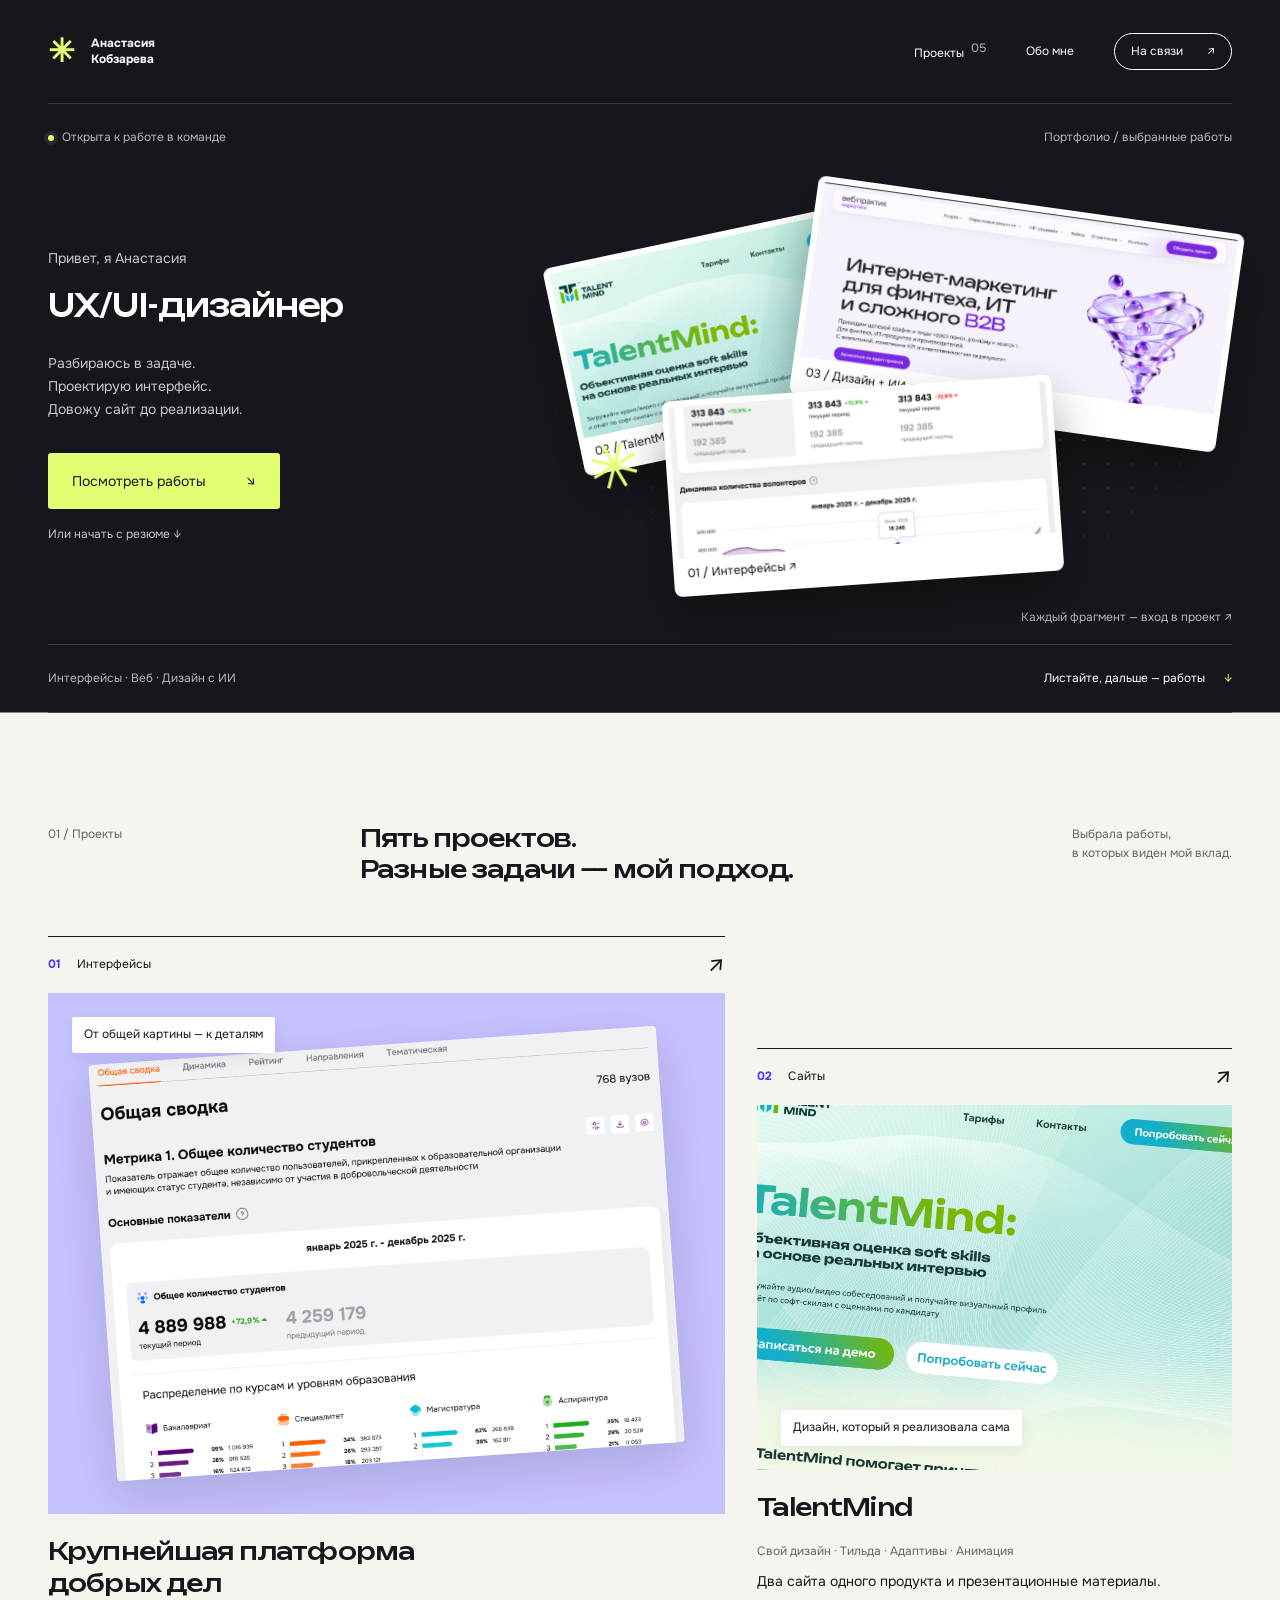
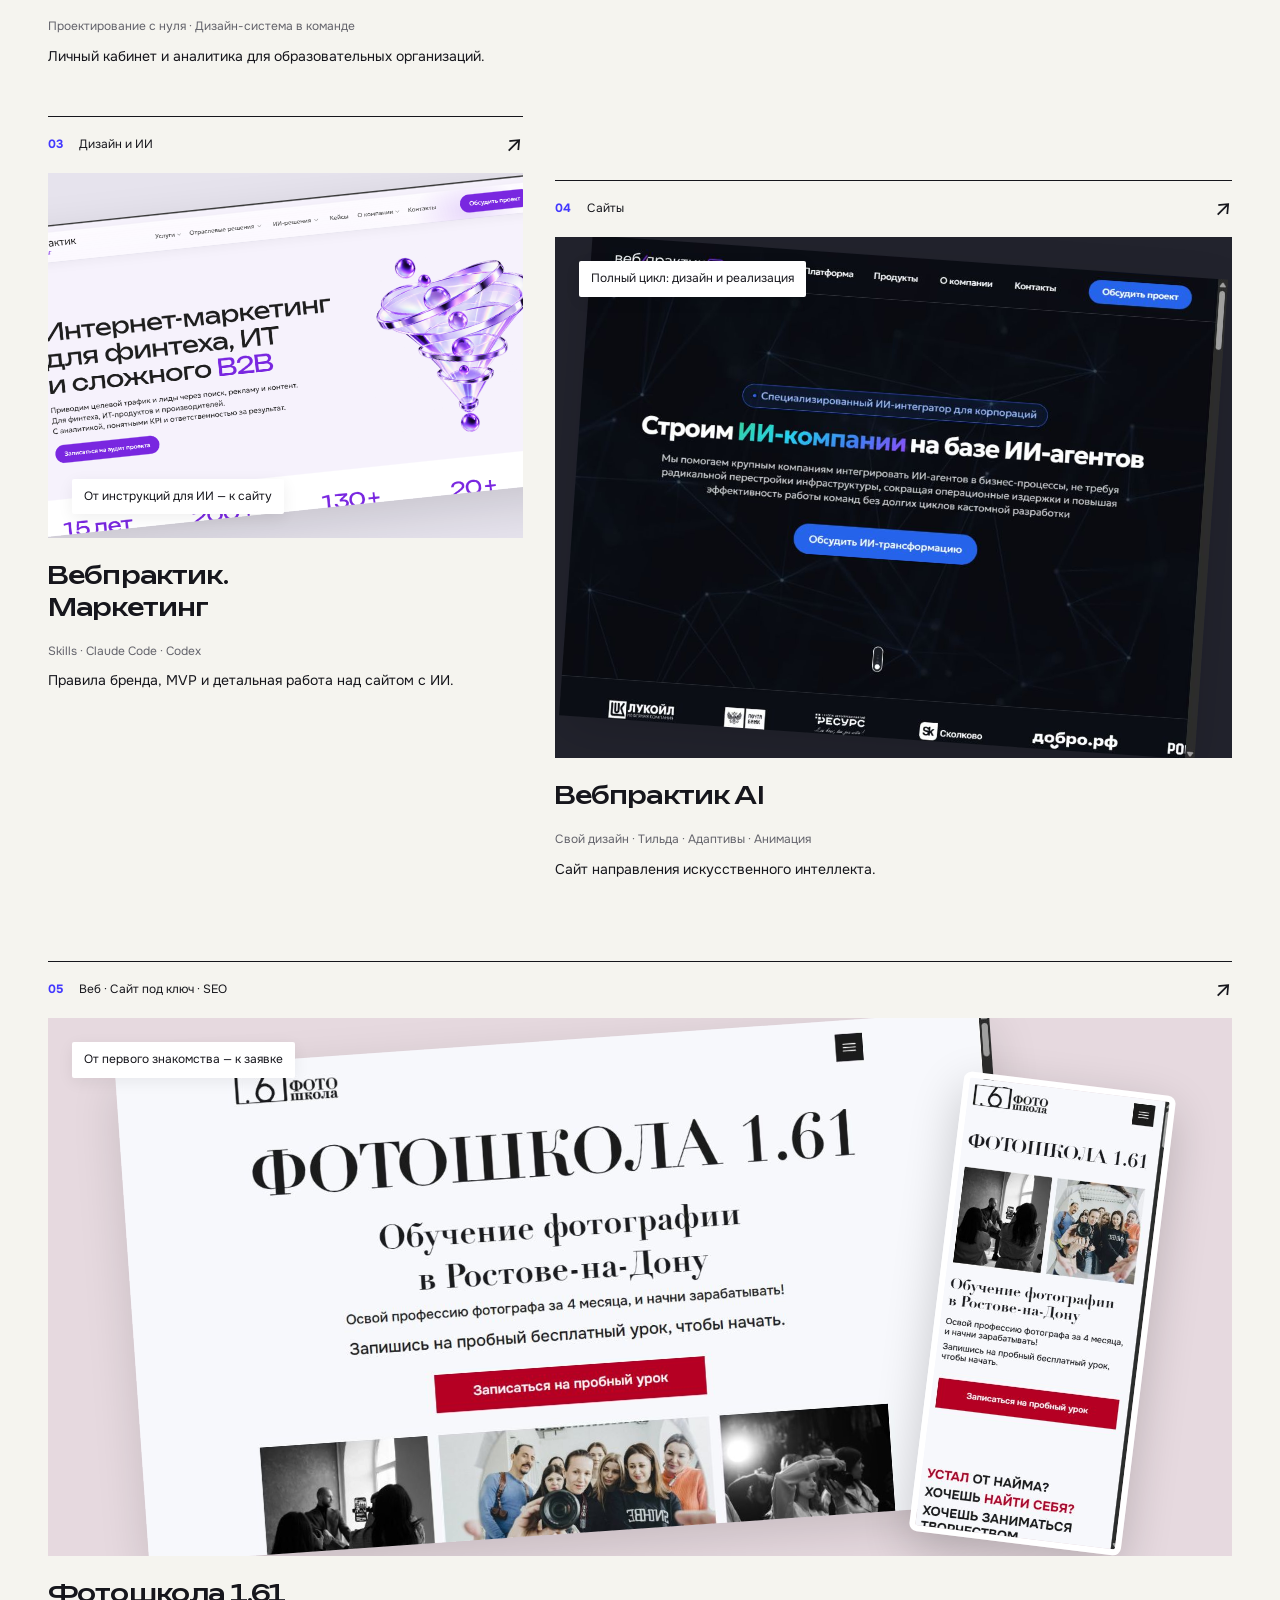
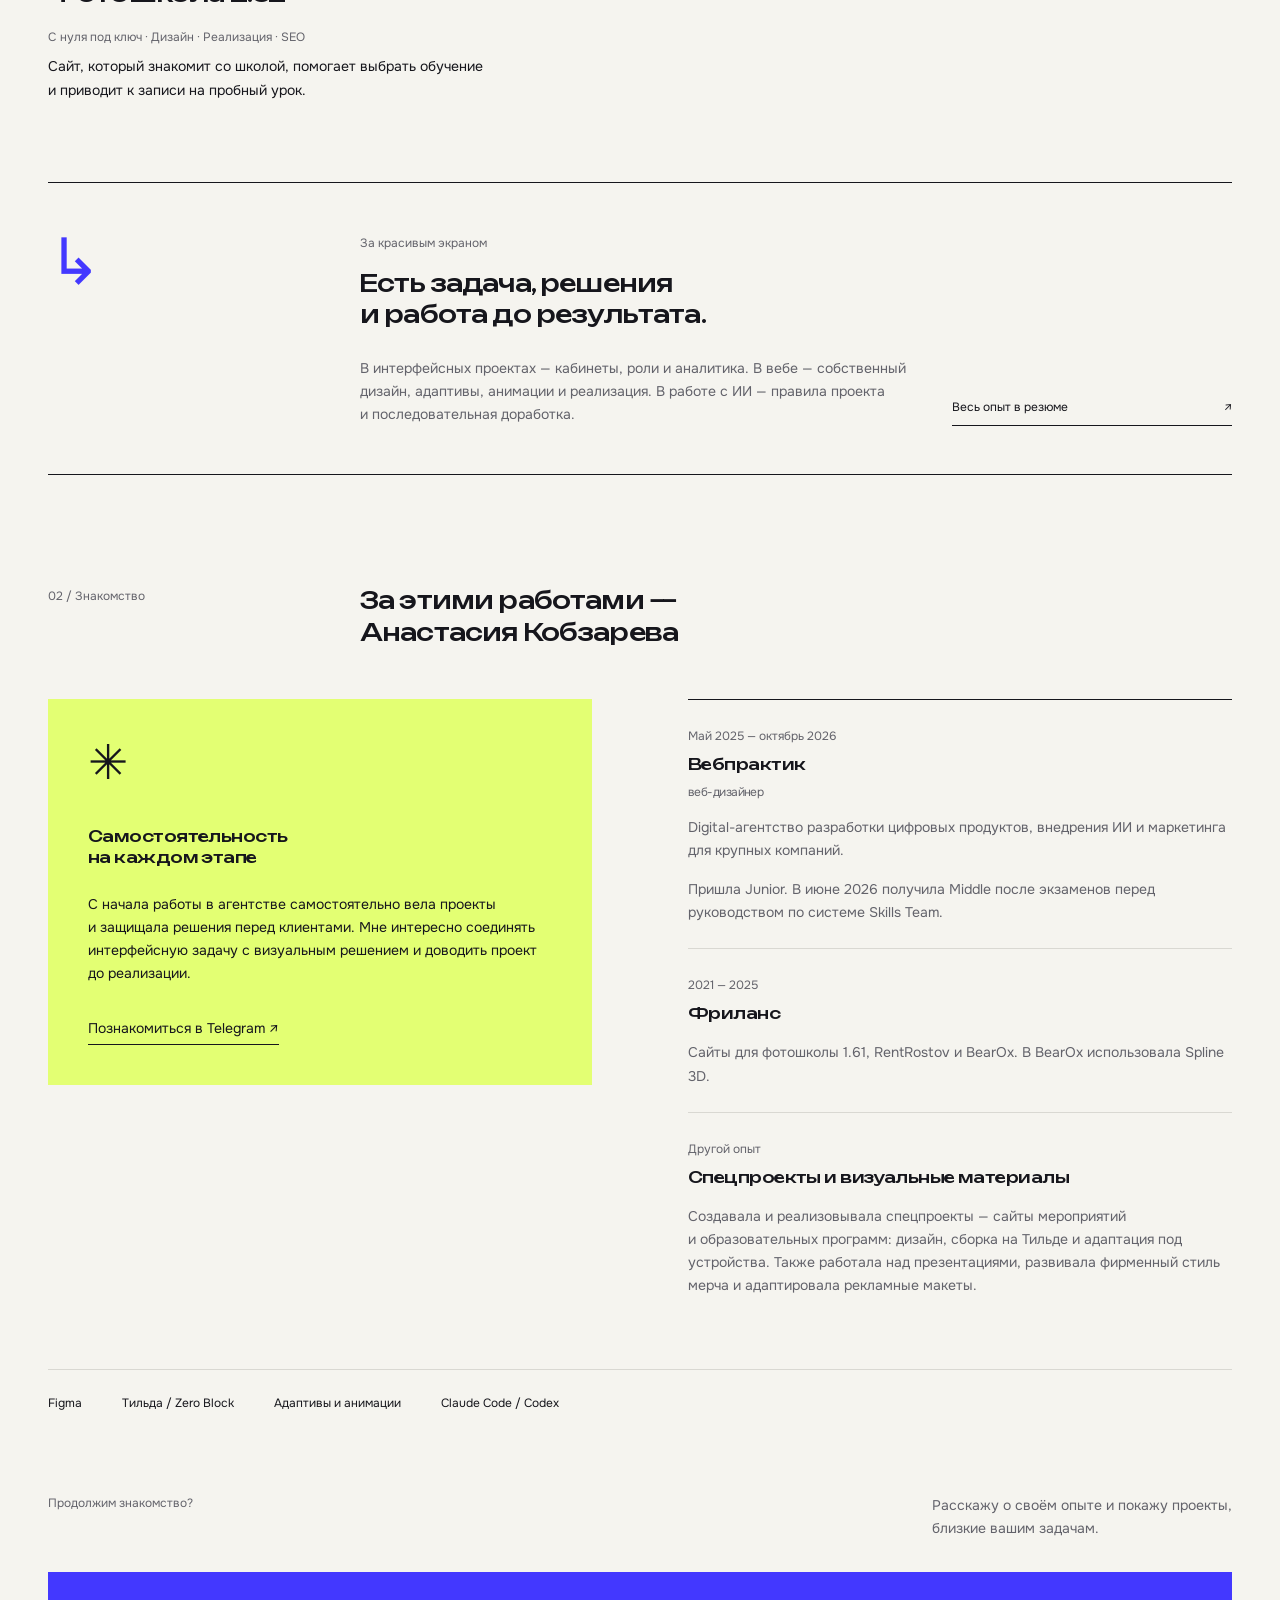
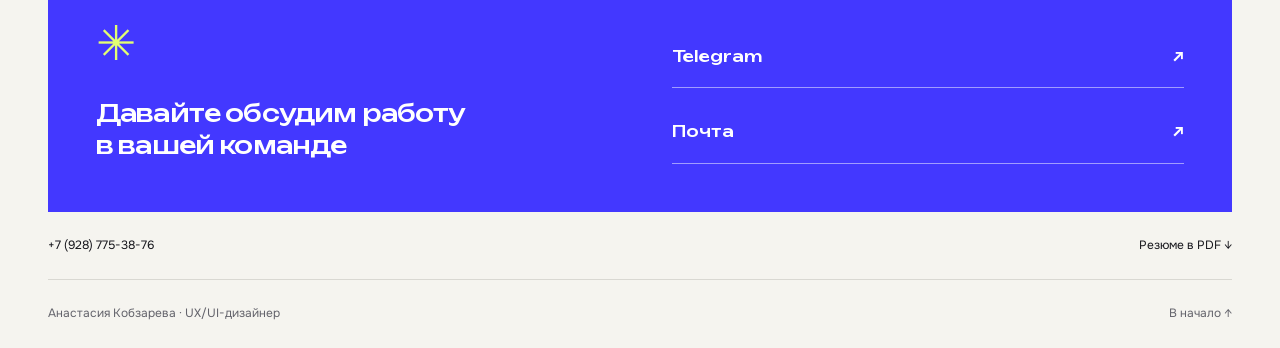
==== commit 2afdd680: "Add photoschool case with business context, SEO and responsive screenshots" ====
--- a/index.html
+++ b/index.html
@@ -1 +1 @@
-<!doctype html><html lang="ru"><head><meta charset="utf-8"><meta name="viewport" content="width=device-width,initial-scale=1"><meta name="theme-color" content="#16161c"><meta name="description" content="Анастасия Кобзарева — UX/UI-дизайнер. Личные кабинеты, аналитика и сайты от дизайна до реализации."><meta property="og:title" content="Анастасия Кобзарева — UX/UI-дизайнер"><meta property="og:description" content="Интерфейсы, сайты и работа с ИИ. Четыре выбранных проекта."><meta property="og:type" content="website"><meta property="og:image" content="https://nastasyshka1-hub.github.io/portfolio/assets/marketing-hero.png"><title>Анастасия Кобзарева — UX/UI-дизайнер</title><link rel="icon" href="assets/favicon.svg" type="image/svg+xml"><link rel="stylesheet" href="style.css"></head><body class="home"><a class="skip" href="#main">К содержанию</a><header class="header shell"><a class="signature" href="index.html" aria-label="Анастасия Кобзарева — главная"><span class="signature-symbol" aria-hidden="true">✳</span><span>Анастасия <br>Кобзарева</span></a><nav aria-label="Главная навигация"><a href="index.html#work">Проекты <span class="nav-count">04</span></a><a href="index.html#about">Обо мне</a><a class="nav-contact" href="#contact">На связи <span>↗</span></a></nav></header><main id="main"><section class="hero shell" id="top"><div class="hero-topline"><span class="status"><i></i> Открыта к работе в команде</span><span class="hero-edition">Портфолио / выбранные работы</span></div><div class="hero-body"><div class="hero-copy"><span class="hero-name">Привет, я Анастасия</span><h1>UX/UI-дизайнер</h1><p>Разбираюсь в задаче. <br>Проектирую интерфейс. <br>Довожу сайт до реализации.</p><a class="button button-lime" href="#work">Посмотреть работы <span>↘</span></a><a class="resume-link" href="assets/Anastasia-Kobzareva-Resume.pdf" download>Или начать с резюме ↓</a></div><div class="workbench" aria-label="Фрагменты выбранных проектов"><div class="bench-grid" aria-hidden="true"></div><a class="bench-screen bench-talent" href="talentmind.html" aria-label="Кейс TalentMind"><img src="assets/talentmind-site.png" alt="Основной сайт TalentMind" decoding="async"><span>02 / TalentMind ↗</span></a><a class="bench-screen bench-marketing" href="marketing.html" aria-label="Кейс Вебпрактик.Маркетинг"><img src="assets/marketing-hero.png" alt="Первый экран Вебпрактик.Маркетинг" decoding="async"><span>03 / Дизайн + ИИ ↗</span></a><a class="bench-screen bench-interface" href="university.html" aria-label="Кейс личного кабинета и аналитики"><img src="assets/university-analytics-dynamics.png" alt="Макет динамики в аналитике образовательных организаций" decoding="async"><span>01 / Интерфейсы ↗</span></a><span class="bench-sticker" aria-hidden="true">✳</span><span class="bench-hint">Каждый фрагмент — вход в проект ↗</span></div></div><div class="hero-foot"><span>Интерфейсы · Веб · Дизайн с ИИ</span><a href="#work">Листайте, дальше — работы <span>↓</span></a></div></section><section class="selected shell" id="work"><div class="section-heading"><span class="eyebrow">01 / Проекты</span><h2>Четыре проекта. <br>Разные задачи — мой подход.</h2><span class="section-aside">Выбрала работы, <br>в которых виден мой вклад.</span></div><div class="project-grid"><article class="project university"><a class="project-link" href="university.html"><div class="project-top"><span class="project-number">01</span><span>Интерфейсы</span><span class="project-link-arrow" aria-hidden="true">↗</span></div><div class="project-stage"><div class="project-image"><img src="assets/university-analytics-overview.png" alt="Реальный макет аналитики образовательных организаций" loading="lazy" decoding="async"></div><span class="project-note">От общей картины — к деталям</span><span class="project-open">Смотреть кейс ↗</span></div><div class="project-title"><h2>Крупнейшая платформа <br>добрых дел</h2><span class="project-role">Проектирование с нуля · Дизайн-система в команде</span></div><p class="project-description">Личный кабинет и аналитика для образовательных организаций.</p></a></article><article class="project talent"><a class="project-link" href="talentmind.html"><div class="project-top"><span class="project-number">02</span><span>Сайты</span><span class="project-link-arrow" aria-hidden="true">↗</span></div><div class="project-stage"><div class="project-image"><img src="assets/talentmind-site.png" alt="Основной сайт TalentMind" loading="lazy" decoding="async"></div><span class="project-note">Дизайн, который я реализовала сама</span><span class="project-open">Смотреть кейс ↗</span></div><div class="project-title"><h2>TalentMind</h2><span class="project-role">Свой дизайн · Тильда · Адаптивы · Анимация</span></div><p class="project-description">Два сайта одного продукта и презентационные материалы.</p></a></article><article class="project marketing"><a class="project-link" href="marketing.html"><div class="project-top"><span class="project-number">03</span><span>Дизайн и ИИ</span><span class="project-link-arrow" aria-hidden="true">↗</span></div><div class="project-stage"><div class="project-image"><img src="assets/marketing-hero.png" alt="Первый экран сайта Вебпрактик.Маркетинг" loading="lazy" decoding="async"></div><span class="project-note">От инструкций для ИИ — к сайту</span><span class="project-open">Смотреть кейс ↗</span></div><div class="project-title"><h2>Вебпрактик. <br>Маркетинг</h2><span class="project-role">Skills · Claude Code · Codex</span></div><p class="project-description">Правила бренда, MVP и детальная работа над сайтом с ИИ.</p></a></article><article class="project ai"><a class="project-link" href="webpractik-ai.html"><div class="project-top"><span class="project-number">04</span><span>Сайты</span><span class="project-link-arrow" aria-hidden="true">↗</span></div><div class="project-stage"><div class="project-image"><img src="assets/webpractik-ai-site.png" alt="Сайт Вебпрактик AI" loading="lazy" decoding="async"></div><span class="project-note">Полный цикл: дизайн и реализация</span><span class="project-open">Смотреть кейс ↗</span></div><div class="project-title"><h2>Вебпрактик AI</h2><span class="project-role">Свой дизайн · Тильда · Адаптивы · Анимация</span></div><p class="project-description">Сайт направления искусственного интеллекта.</p></a></article></div></section><section class="approach shell"><div class="approach-symbol" aria-hidden="true">↳</div><div><span class="eyebrow">За красивым экраном</span><h2>Есть задача, решения <br>и работа до результата.</h2><p>В интерфейсных проектах — кабинеты, роли и аналитика. В вебе — собственный дизайн, адаптивы, анимации и реализация. В работе с ИИ — правила проекта и последовательная доработка.</p></div><a class="approach-link" href="assets/Anastasia-Kobzareva-Resume.pdf" download>Весь опыт в резюме <span>↗</span></a></section><section class="about shell" id="about"><div class="section-heading"><span class="eyebrow">02 / Знакомство</span><h2>За этими работами — <br>Анастасия Кобзарева</h2></div><div class="about-grid"><div class="about-intro"><span class="about-mark" aria-hidden="true">✳</span><h3>Самостоятельность <br>на каждом этапе</h3><p>С начала работы в агентстве самостоятельно вела проекты и защищала решения перед клиентами. Мне интересно соединять интерфейсную задачу с визуальным решением и доводить проект до реализации.</p><a class="text-link" href="https://t.me/Anastasia_Website" target="_blank" rel="noopener noreferrer">Познакомиться в Telegram ↗</a></div><div class="experience"><div class="job"><span class="eyebrow">Май 2025 — октябрь 2026</span><h3>Вебпрактик <span>веб-дизайнер</span></h3><p>Digital-агентство разработки цифровых продуктов, внедрения ИИ и маркетинга для крупных компаний.</p><p>Пришла Junior. В июне 2026 получила Middle после экзаменов перед руководством по системе Skills Team.</p></div><div class="job"><span class="eyebrow">2021 — 2025</span><h3>Фриланс</h3><p>Сайты для фотошколы 1.61, RentRostov и BearOx. В BearOx использовала Spline 3D.</p></div><div class="job"><span class="eyebrow">Другой опыт</span><h3>Спецпроекты и визуальные материалы</h3><p>Создавала и реализовывала спецпроекты — сайты мероприятий и образовательных программ: дизайн, сборка на Тильде и адаптация под устройства. Также работала над презентациями, развивала фирменный стиль мерча и адаптировала рекламные макеты.</p></div></div></div><div class="skills"><span>Figma</span><span>Тильда / Zero Block</span><span>Адаптивы и анимации</span><span>Claude Code / Codex</span></div></section></main><section class="contact shell" id="contact"><div class="contact-intro"><span class="eyebrow">Продолжим знакомство?</span><p>Расскажу о своём опыте и покажу проекты, <br>близкие вашим задачам.</p></div><div class="contact-panel"><div><span class="contact-star" aria-hidden="true">✳</span><h2>Давайте обсудим работу <br>в вашей команде</h2></div><div class="contact-links"><a href="https://t.me/Anastasia_Website" target="_blank" rel="noopener noreferrer">Telegram <span>↗</span></a><a href="mailto:nastasyshka1@gmail.com">Почта <span>↗</span></a></div></div><div class="contact-foot"><a href="tel:+79287753876">+7 (928) 775-38-76</a><a href="assets/Anastasia-Kobzareva-Resume.pdf" download>Резюме в PDF ↓</a></div></section><footer class="shell footer"><span>Анастасия Кобзарева · UX/UI-дизайнер</span><a href="#top">В начало ↑</a></footer><script src="script.js"></script></body></html>+<!doctype html><html lang="ru"><head><meta charset="utf-8"><meta name="viewport" content="width=device-width,initial-scale=1"><meta name="theme-color" content="#16161c"><meta name="description" content="Анастасия Кобзарева — UX/UI-дизайнер. Личные кабинеты, аналитика и сайты от дизайна до реализации."><meta property="og:title" content="Анастасия Кобзарева — UX/UI-дизайнер"><meta property="og:description" content="Интерфейсы, сайты и работа с ИИ. Пять выбранных проектов."><meta property="og:type" content="website"><meta property="og:image" content="https://nastasyshka1-hub.github.io/portfolio/assets/marketing-hero.png"><title>Анастасия Кобзарева — UX/UI-дизайнер</title><link rel="icon" href="assets/favicon.svg" type="image/svg+xml"><link rel="stylesheet" href="style.css"></head><body class="home"><a class="skip" href="#main">К содержанию</a><header class="header shell"><a class="signature" href="index.html" aria-label="Анастасия Кобзарева — главная"><span class="signature-symbol" aria-hidden="true">✳</span><span>Анастасия <br>Кобзарева</span></a><nav aria-label="Главная навигация"><a href="index.html#work">Проекты <span class="nav-count">05</span></a><a href="index.html#about">Обо мне</a><a class="nav-contact" href="#contact">На связи <span>↗</span></a></nav></header><main id="main"><section class="hero shell" id="top"><div class="hero-topline"><span class="status"><i></i> Открыта к работе в команде</span><span class="hero-edition">Портфолио / выбранные работы</span></div><div class="hero-body"><div class="hero-copy"><span class="hero-name">Привет, я Анастасия</span><h1>UX/UI-дизайнер</h1><p>Разбираюсь в задаче. <br>Проектирую интерфейс. <br>Довожу сайт до реализации.</p><a class="button button-lime" href="#work">Посмотреть работы <span>↘</span></a><a class="resume-link" href="assets/Anastasia-Kobzareva-Resume.pdf" download>Или начать с резюме ↓</a></div><div class="workbench" aria-label="Фрагменты выбранных проектов"><div class="bench-grid" aria-hidden="true"></div><a class="bench-screen bench-talent" href="talentmind.html" aria-label="Кейс TalentMind"><img width="996" height="753" src="assets/talentmind-site.png" alt="Основной сайт TalentMind" decoding="async"><span>02 / TalentMind ↗</span></a><a class="bench-screen bench-marketing" href="marketing.html" aria-label="Кейс Вебпрактик.Маркетинг"><img width="1898" height="1032" src="assets/marketing-hero.png" alt="Первый экран Вебпрактик.Маркетинг" decoding="async"><span>03 / Дизайн + ИИ ↗</span></a><a class="bench-screen bench-interface" href="university.html" aria-label="Кейс личного кабинета и аналитики"><img width="1524" height="2064" src="assets/university-analytics-dynamics.png" alt="Макет динамики в аналитике образовательных организаций" decoding="async"><span>01 / Интерфейсы ↗</span></a><span class="bench-sticker" aria-hidden="true">✳</span><span class="bench-hint">Каждый фрагмент — вход в проект ↗</span></div></div><div class="hero-foot"><span>Интерфейсы · Веб · Дизайн с ИИ</span><a href="#work">Листайте, дальше — работы <span>↓</span></a></div></section><section class="selected shell" id="work"><div class="section-heading"><span class="eyebrow">01 / Проекты</span><h2>Пять проектов. <br>Разные задачи — мой подход.</h2><span class="section-aside">Выбрала работы, <br>в которых виден мой вклад.</span></div><div class="project-grid"><article class="project university"><a class="project-link" href="university.html"><div class="project-top"><span class="project-number">01</span><span>Интерфейсы</span><span class="project-link-arrow" aria-hidden="true">↗</span></div><div class="project-stage"><div class="project-image"><img width="1524" height="1812" src="assets/university-analytics-overview.png" alt="Реальный макет аналитики образовательных организаций" loading="lazy" decoding="async"></div><span class="project-note">От общей картины — к деталям</span><span class="project-open">Смотреть кейс ↗</span></div><div class="project-title"><h2>Крупнейшая платформа <br>добрых дел</h2><span class="project-role">Проектирование с нуля · Дизайн-система в команде</span></div><p class="project-description">Личный кабинет и аналитика для образовательных организаций.</p></a></article><article class="project talent"><a class="project-link" href="talentmind.html"><div class="project-top"><span class="project-number">02</span><span>Сайты</span><span class="project-link-arrow" aria-hidden="true">↗</span></div><div class="project-stage"><div class="project-image"><img width="996" height="753" src="assets/talentmind-site.png" alt="Основной сайт TalentMind" loading="lazy" decoding="async"></div><span class="project-note">Дизайн, который я реализовала сама</span><span class="project-open">Смотреть кейс ↗</span></div><div class="project-title"><h2>TalentMind</h2><span class="project-role">Свой дизайн · Тильда · Адаптивы · Анимация</span></div><p class="project-description">Два сайта одного продукта и презентационные материалы.</p></a></article><article class="project marketing"><a class="project-link" href="marketing.html"><div class="project-top"><span class="project-number">03</span><span>Дизайн и ИИ</span><span class="project-link-arrow" aria-hidden="true">↗</span></div><div class="project-stage"><div class="project-image"><img width="1898" height="1032" src="assets/marketing-hero.png" alt="Первый экран сайта Вебпрактик.Маркетинг" loading="lazy" decoding="async"></div><span class="project-note">От инструкций для ИИ — к сайту</span><span class="project-open">Смотреть кейс ↗</span></div><div class="project-title"><h2>Вебпрактик. <br>Маркетинг</h2><span class="project-role">Skills · Claude Code · Codex</span></div><p class="project-description">Правила бренда, MVP и детальная работа над сайтом с ИИ.</p></a></article><article class="project ai"><a class="project-link" href="webpractik-ai.html"><div class="project-top"><span class="project-number">04</span><span>Сайты</span><span class="project-link-arrow" aria-hidden="true">↗</span></div><div class="project-stage"><div class="project-image"><img width="996" height="753" src="assets/webpractik-ai-site.png" alt="Сайт Вебпрактик AI" loading="lazy" decoding="async"></div><span class="project-note">Полный цикл: дизайн и реализация</span><span class="project-open">Смотреть кейс ↗</span></div><div class="project-title"><h2>Вебпрактик AI</h2><span class="project-role">Свой дизайн · Тильда · Адаптивы · Анимация</span></div><p class="project-description">Сайт направления искусственного интеллекта.</p></a></article><article class="project school"><a class="project-link" href="photoschool.html"><div class="project-top"><span class="project-number">05</span><span>Веб · Сайт под ключ · SEO</span><span class="project-link-arrow" aria-hidden="true">↗</span></div><div class="project-stage"><div class="project-image"><img width="1265" height="712" src="assets/photoschool-hero.png" alt="Первый экран сайта фотошколы 1.61" loading="lazy" decoding="async"></div><img width="375" height="811" class="school-mobile-peek" src="assets/photoschool-mobile.png" alt="Мобильная версия сайта фотошколы" loading="lazy" decoding="async"><span class="project-note">От первого знакомства — к заявке</span><span class="project-open">Смотреть кейс ↗</span></div><div class="project-title"><h2>Фотошкола 1.61</h2><span class="project-role">С нуля под ключ · Дизайн · Реализация · SEO</span></div><p class="project-description">Сайт, который знакомит со школой, помогает выбрать обучение и приводит к записи на пробный урок.</p></a></article></div></section><section class="approach shell"><div class="approach-symbol" aria-hidden="true">↳</div><div><span class="eyebrow">За красивым экраном</span><h2>Есть задача, решения <br>и работа до результата.</h2><p>В интерфейсных проектах — кабинеты, роли и аналитика. В вебе — собственный дизайн, адаптивы, анимации и реализация. В работе с ИИ — правила проекта и последовательная доработка.</p></div><a class="approach-link" href="assets/Anastasia-Kobzareva-Resume.pdf" download>Весь опыт в резюме <span>↗</span></a></section><section class="about shell" id="about"><div class="section-heading"><span class="eyebrow">02 / Знакомство</span><h2>За этими работами — <br>Анастасия Кобзарева</h2></div><div class="about-grid"><div class="about-intro"><span class="about-mark" aria-hidden="true">✳</span><h3>Самостоятельность <br>на каждом этапе</h3><p>С начала работы в агентстве самостоятельно вела проекты и защищала решения перед клиентами. Мне интересно соединять интерфейсную задачу с визуальным решением и доводить проект до реализации.</p><a class="text-link" href="https://t.me/Anastasia_Website" target="_blank" rel="noopener noreferrer">Познакомиться в Telegram ↗</a></div><div class="experience"><div class="job"><span class="eyebrow">Май 2025 — октябрь 2026</span><h3>Вебпрактик <span>веб-дизайнер</span></h3><p>Digital-агентство разработки цифровых продуктов, внедрения ИИ и маркетинга для крупных компаний.</p><p>Пришла Junior. В июне 2026 получила Middle после экзаменов перед руководством по системе Skills Team.</p></div><div class="job"><span class="eyebrow">2021 — 2025</span><h3>Фриланс</h3><p>Сайты для фотошколы 1.61, RentRostov и BearOx. В BearOx использовала Spline 3D.</p></div><div class="job"><span class="eyebrow">Другой опыт</span><h3>Спецпроекты и визуальные материалы</h3><p>Создавала и реализовывала спецпроекты — сайты мероприятий и образовательных программ: дизайн, сборка на Тильде и адаптация под устройства. Также работала над презентациями, развивала фирменный стиль мерча и адаптировала рекламные макеты.</p></div></div></div><div class="skills"><span>Figma</span><span>Тильда / Zero Block</span><span>Адаптивы и анимации</span><span>Claude Code / Codex</span></div></section></main><section class="contact shell" id="contact"><div class="contact-intro"><span class="eyebrow">Продолжим знакомство?</span><p>Расскажу о своём опыте и покажу проекты, <br>близкие вашим задачам.</p></div><div class="contact-panel"><div><span class="contact-star" aria-hidden="true">✳</span><h2>Давайте обсудим работу <br>в вашей команде</h2></div><div class="contact-links"><a href="https://t.me/Anastasia_Website" target="_blank" rel="noopener noreferrer">Telegram <span>↗</span></a><a href="mailto:nastasyshka1@gmail.com">Почта <span>↗</span></a></div></div><div class="contact-foot"><a href="tel:+79287753876">+7 (928) 775-38-76</a><a href="assets/Anastasia-Kobzareva-Resume.pdf" download>Резюме в PDF ↓</a></div></section><footer class="shell footer"><span>Анастасия Кобзарева · UX/UI-дизайнер</span><a href="#top">В начало ↑</a></footer><script src="script.js"></script></body></html>
--- a/style.css
+++ b/style.css
@@ -14,3 +14,5 @@
 .brand-word{display:inline-block;hyphens:none}.case-header h1:has(.brand-word){hyphens:none}
 @keyframes bench-enter{from{opacity:0;translate:0 24px}to{opacity:1;translate:0 0}}.bench-screen{animation:bench-enter .8s both}.bench-marketing{animation-delay:.1s}.bench-interface{animation-delay:.2s}
 .project:nth-child(3){margin-top:-32px}
+
+.project.school{grid-column:1/-1;margin-top:0}.project.school .project-stage{aspect-ratio:2.2;background:#e6d9df}.project.school .project-image{width:74%;margin-left:-12%;transform:rotate(-4deg)}.project.school .project-link:hover .project-image{transform:rotate(-1deg) scale(1.02)}.school-mobile-peek{position:absolute;width:18%;height:86%;right:7%;top:12%;object-fit:cover;object-position:top;transform:rotate(7deg);border:6px solid #fff;border-radius:8px;box-shadow:0 16px 48px #0003;transition:transform .5s}.project.school .project-link:hover .school-mobile-peek{transform:rotate(3deg) translateY(-8px)}.school-path{display:grid;grid-template-columns:repeat(3,1fr);gap:32px;padding:32px;background:#e4e1ff;margin-top:40px}.school-path span{font-size:12px;color:var(--muted);display:block;margin-bottom:16px}.school-path h3{max-width:240px}.school-responsive{display:grid;grid-template-columns:1fr 1fr;gap:64px;align-items:center;padding:48px 0}.school-responsive h2{margin:16px 0 24px}.school-responsive p{max-width:400px}.school-responsive .mobile-figure{width:min(100%,352px);justify-self:center;padding:16px}.school-responsive .mobile-figure figcaption{flex-direction:column;gap:8px}.school-responsive .mobile-figure figcaption span{white-space:normal}@media(max-width:700px){.project.school .project-stage{aspect-ratio:1.3}.project.school .project-image{width:108%;margin-left:-28%;transform:rotate(-5deg)}.school-mobile-peek{width:28%;right:5%;top:24%;height:72%;border-width:3px}.school-path{grid-template-columns:1fr;gap:24px;padding:24px}.school-path span{margin-bottom:8px}.school-responsive{grid-template-columns:1fr;gap:24px;padding:40px 0}.school-responsive .mobile-figure{width:min(100%,320px)}}
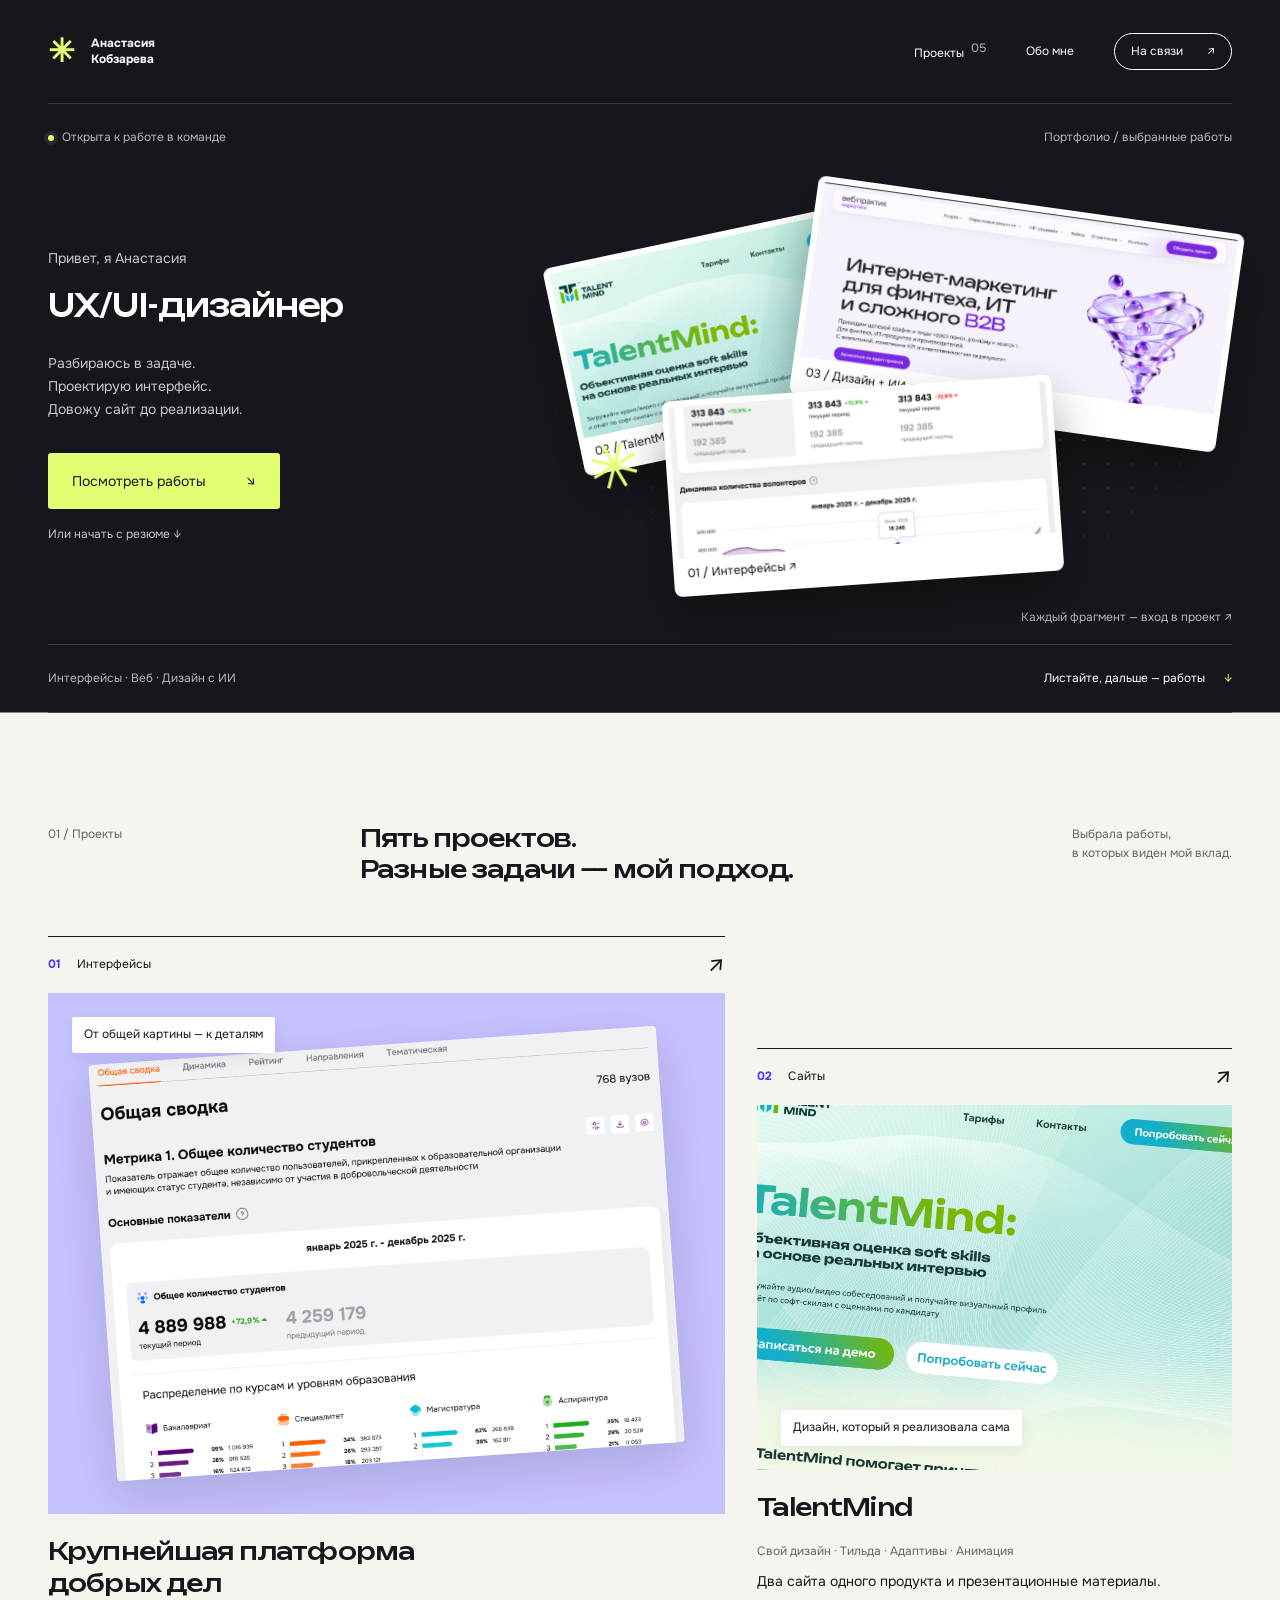
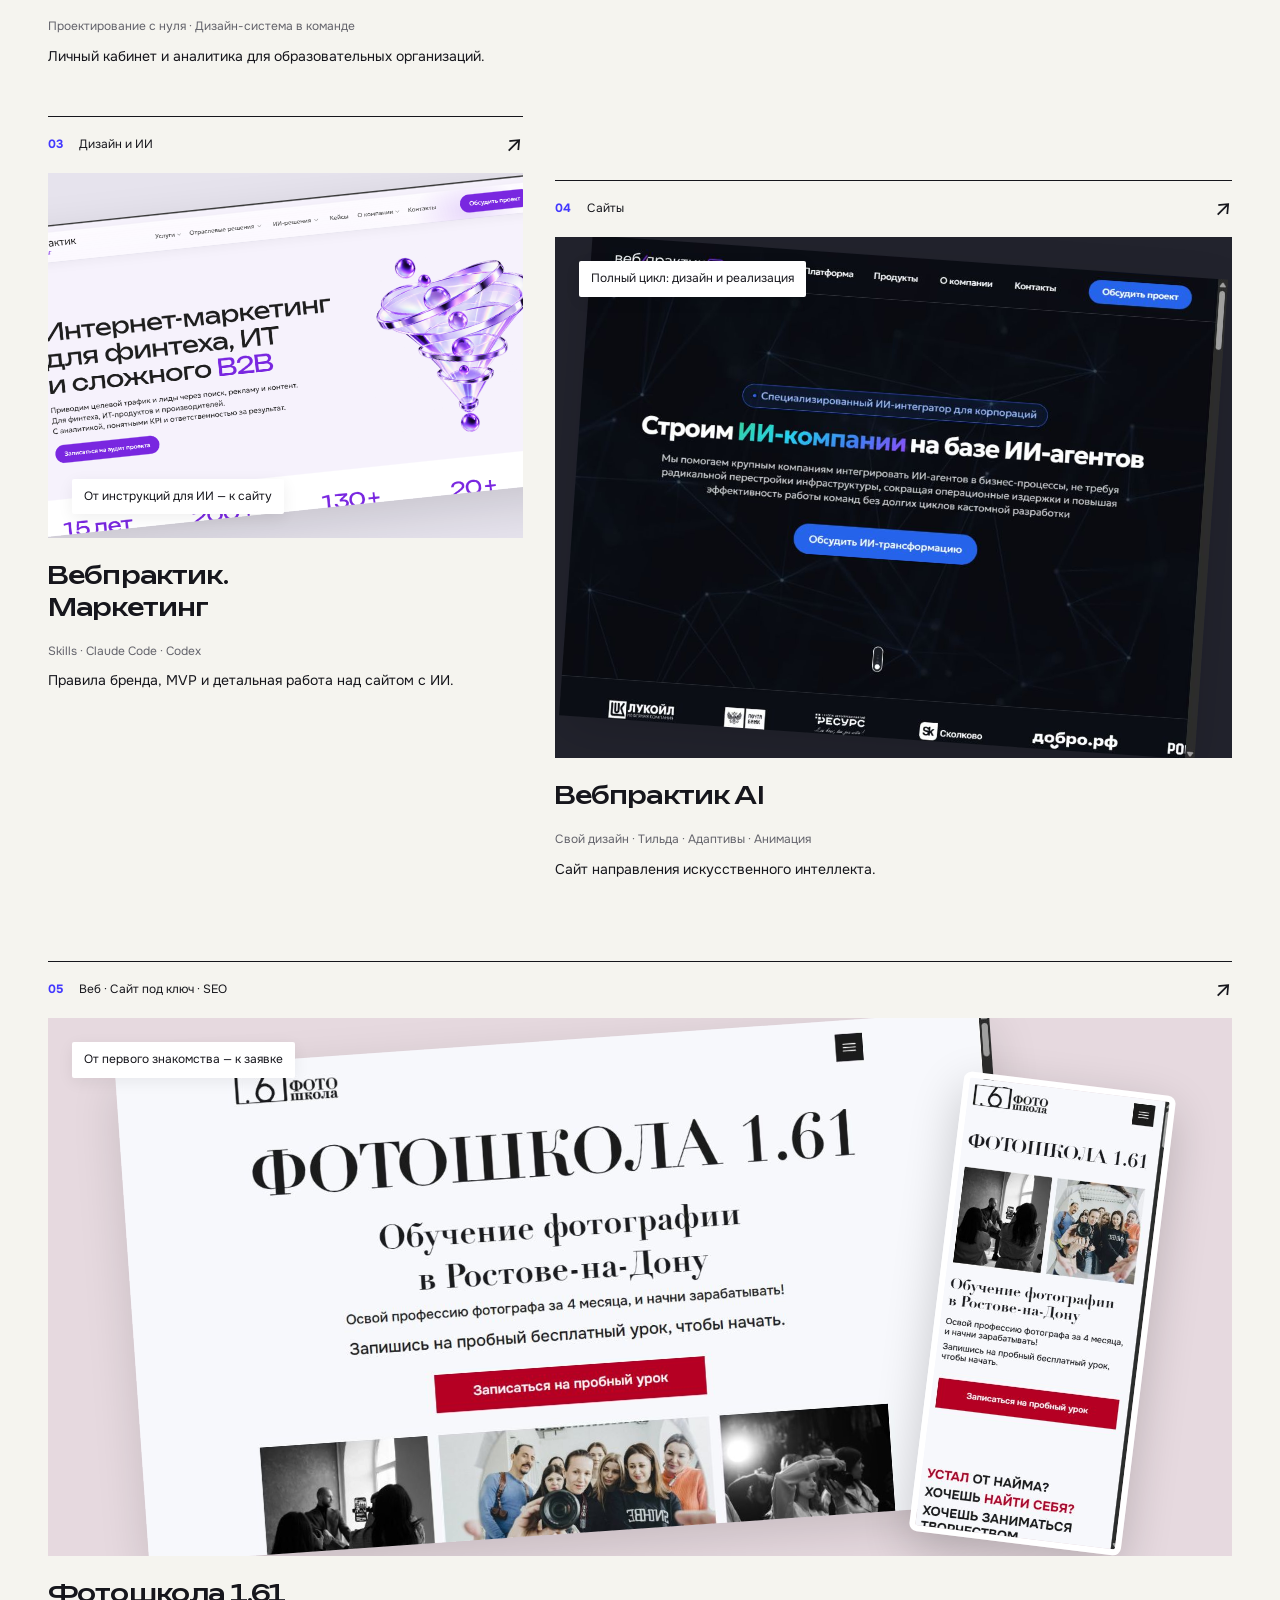
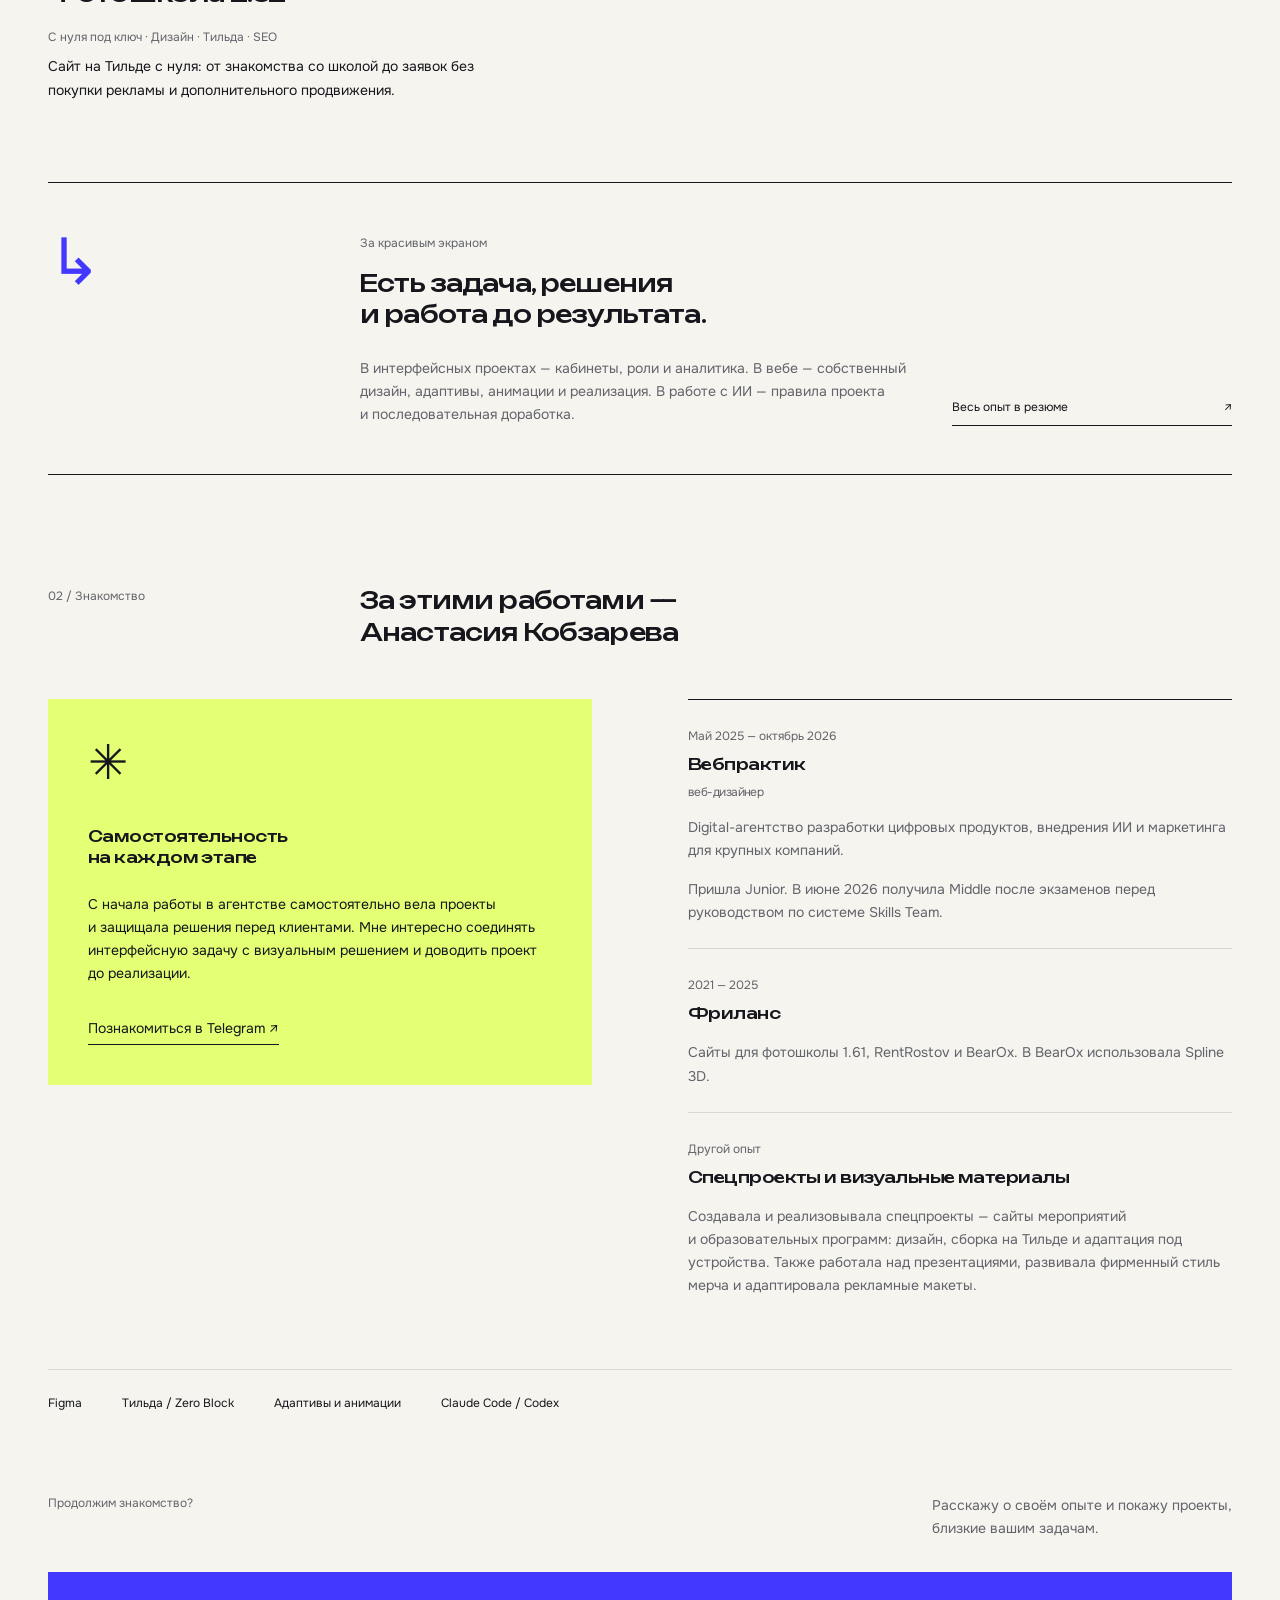
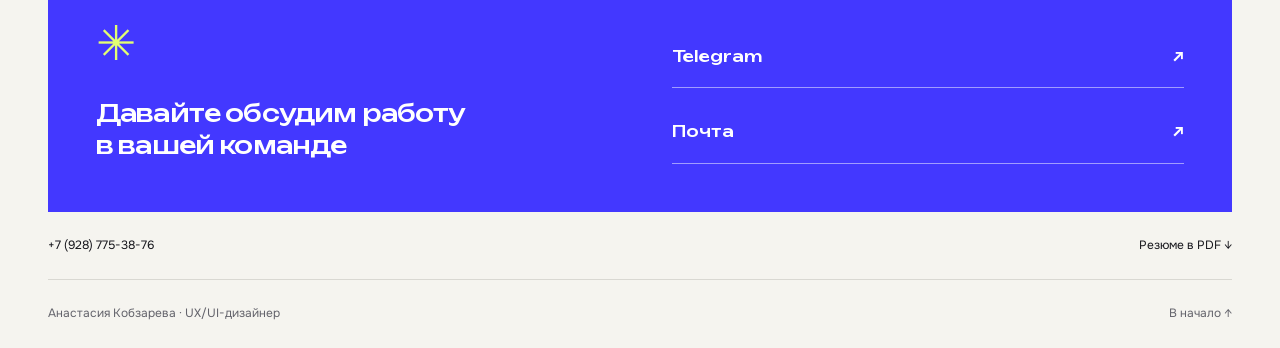
==== commit 420d7354: "Clarify photoschool Tilda implementation and organic enquiries" ====
--- a/index.html
+++ b/index.html
@@ -1 +1 @@
-<!doctype html><html lang="ru"><head><meta charset="utf-8"><meta name="viewport" content="width=device-width,initial-scale=1"><meta name="theme-color" content="#16161c"><meta name="description" content="Анастасия Кобзарева — UX/UI-дизайнер. Личные кабинеты, аналитика и сайты от дизайна до реализации."><meta property="og:title" content="Анастасия Кобзарева — UX/UI-дизайнер"><meta property="og:description" content="Интерфейсы, сайты и работа с ИИ. Пять выбранных проектов."><meta property="og:type" content="website"><meta property="og:image" content="https://nastasyshka1-hub.github.io/portfolio/assets/marketing-hero.png"><title>Анастасия Кобзарева — UX/UI-дизайнер</title><link rel="icon" href="assets/favicon.svg" type="image/svg+xml"><link rel="stylesheet" href="style.css"></head><body class="home"><a class="skip" href="#main">К содержанию</a><header class="header shell"><a class="signature" href="index.html" aria-label="Анастасия Кобзарева — главная"><span class="signature-symbol" aria-hidden="true">✳</span><span>Анастасия <br>Кобзарева</span></a><nav aria-label="Главная навигация"><a href="index.html#work">Проекты <span class="nav-count">05</span></a><a href="index.html#about">Обо мне</a><a class="nav-contact" href="#contact">На связи <span>↗</span></a></nav></header><main id="main"><section class="hero shell" id="top"><div class="hero-topline"><span class="status"><i></i> Открыта к работе в команде</span><span class="hero-edition">Портфолио / выбранные работы</span></div><div class="hero-body"><div class="hero-copy"><span class="hero-name">Привет, я Анастасия</span><h1>UX/UI-дизайнер</h1><p>Разбираюсь в задаче. <br>Проектирую интерфейс. <br>Довожу сайт до реализации.</p><a class="button button-lime" href="#work">Посмотреть работы <span>↘</span></a><a class="resume-link" href="assets/Anastasia-Kobzareva-Resume.pdf" download>Или начать с резюме ↓</a></div><div class="workbench" aria-label="Фрагменты выбранных проектов"><div class="bench-grid" aria-hidden="true"></div><a class="bench-screen bench-talent" href="talentmind.html" aria-label="Кейс TalentMind"><img width="996" height="753" src="assets/talentmind-site.png" alt="Основной сайт TalentMind" decoding="async"><span>02 / TalentMind ↗</span></a><a class="bench-screen bench-marketing" href="marketing.html" aria-label="Кейс Вебпрактик.Маркетинг"><img width="1898" height="1032" src="assets/marketing-hero.png" alt="Первый экран Вебпрактик.Маркетинг" decoding="async"><span>03 / Дизайн + ИИ ↗</span></a><a class="bench-screen bench-interface" href="university.html" aria-label="Кейс личного кабинета и аналитики"><img width="1524" height="2064" src="assets/university-analytics-dynamics.png" alt="Макет динамики в аналитике образовательных организаций" decoding="async"><span>01 / Интерфейсы ↗</span></a><span class="bench-sticker" aria-hidden="true">✳</span><span class="bench-hint">Каждый фрагмент — вход в проект ↗</span></div></div><div class="hero-foot"><span>Интерфейсы · Веб · Дизайн с ИИ</span><a href="#work">Листайте, дальше — работы <span>↓</span></a></div></section><section class="selected shell" id="work"><div class="section-heading"><span class="eyebrow">01 / Проекты</span><h2>Пять проектов. <br>Разные задачи — мой подход.</h2><span class="section-aside">Выбрала работы, <br>в которых виден мой вклад.</span></div><div class="project-grid"><article class="project university"><a class="project-link" href="university.html"><div class="project-top"><span class="project-number">01</span><span>Интерфейсы</span><span class="project-link-arrow" aria-hidden="true">↗</span></div><div class="project-stage"><div class="project-image"><img width="1524" height="1812" src="assets/university-analytics-overview.png" alt="Реальный макет аналитики образовательных организаций" loading="lazy" decoding="async"></div><span class="project-note">От общей картины — к деталям</span><span class="project-open">Смотреть кейс ↗</span></div><div class="project-title"><h2>Крупнейшая платформа <br>добрых дел</h2><span class="project-role">Проектирование с нуля · Дизайн-система в команде</span></div><p class="project-description">Личный кабинет и аналитика для образовательных организаций.</p></a></article><article class="project talent"><a class="project-link" href="talentmind.html"><div class="project-top"><span class="project-number">02</span><span>Сайты</span><span class="project-link-arrow" aria-hidden="true">↗</span></div><div class="project-stage"><div class="project-image"><img width="996" height="753" src="assets/talentmind-site.png" alt="Основной сайт TalentMind" loading="lazy" decoding="async"></div><span class="project-note">Дизайн, который я реализовала сама</span><span class="project-open">Смотреть кейс ↗</span></div><div class="project-title"><h2>TalentMind</h2><span class="project-role">Свой дизайн · Тильда · Адаптивы · Анимация</span></div><p class="project-description">Два сайта одного продукта и презентационные материалы.</p></a></article><article class="project marketing"><a class="project-link" href="marketing.html"><div class="project-top"><span class="project-number">03</span><span>Дизайн и ИИ</span><span class="project-link-arrow" aria-hidden="true">↗</span></div><div class="project-stage"><div class="project-image"><img width="1898" height="1032" src="assets/marketing-hero.png" alt="Первый экран сайта Вебпрактик.Маркетинг" loading="lazy" decoding="async"></div><span class="project-note">От инструкций для ИИ — к сайту</span><span class="project-open">Смотреть кейс ↗</span></div><div class="project-title"><h2>Вебпрактик. <br>Маркетинг</h2><span class="project-role">Skills · Claude Code · Codex</span></div><p class="project-description">Правила бренда, MVP и детальная работа над сайтом с ИИ.</p></a></article><article class="project ai"><a class="project-link" href="webpractik-ai.html"><div class="project-top"><span class="project-number">04</span><span>Сайты</span><span class="project-link-arrow" aria-hidden="true">↗</span></div><div class="project-stage"><div class="project-image"><img width="996" height="753" src="assets/webpractik-ai-site.png" alt="Сайт Вебпрактик AI" loading="lazy" decoding="async"></div><span class="project-note">Полный цикл: дизайн и реализация</span><span class="project-open">Смотреть кейс ↗</span></div><div class="project-title"><h2>Вебпрактик AI</h2><span class="project-role">Свой дизайн · Тильда · Адаптивы · Анимация</span></div><p class="project-description">Сайт направления искусственного интеллекта.</p></a></article><article class="project school"><a class="project-link" href="photoschool.html"><div class="project-top"><span class="project-number">05</span><span>Веб · Сайт под ключ · SEO</span><span class="project-link-arrow" aria-hidden="true">↗</span></div><div class="project-stage"><div class="project-image"><img width="1265" height="712" src="assets/photoschool-hero.png" alt="Первый экран сайта фотошколы 1.61" loading="lazy" decoding="async"></div><img width="375" height="811" class="school-mobile-peek" src="assets/photoschool-mobile.png" alt="Мобильная версия сайта фотошколы" loading="lazy" decoding="async"><span class="project-note">От первого знакомства — к заявке</span><span class="project-open">Смотреть кейс ↗</span></div><div class="project-title"><h2>Фотошкола 1.61</h2><span class="project-role">С нуля под ключ · Дизайн · Реализация · SEO</span></div><p class="project-description">Сайт, который знакомит со школой, помогает выбрать обучение и приводит к записи на пробный урок.</p></a></article></div></section><section class="approach shell"><div class="approach-symbol" aria-hidden="true">↳</div><div><span class="eyebrow">За красивым экраном</span><h2>Есть задача, решения <br>и работа до результата.</h2><p>В интерфейсных проектах — кабинеты, роли и аналитика. В вебе — собственный дизайн, адаптивы, анимации и реализация. В работе с ИИ — правила проекта и последовательная доработка.</p></div><a class="approach-link" href="assets/Anastasia-Kobzareva-Resume.pdf" download>Весь опыт в резюме <span>↗</span></a></section><section class="about shell" id="about"><div class="section-heading"><span class="eyebrow">02 / Знакомство</span><h2>За этими работами — <br>Анастасия Кобзарева</h2></div><div class="about-grid"><div class="about-intro"><span class="about-mark" aria-hidden="true">✳</span><h3>Самостоятельность <br>на каждом этапе</h3><p>С начала работы в агентстве самостоятельно вела проекты и защищала решения перед клиентами. Мне интересно соединять интерфейсную задачу с визуальным решением и доводить проект до реализации.</p><a class="text-link" href="https://t.me/Anastasia_Website" target="_blank" rel="noopener noreferrer">Познакомиться в Telegram ↗</a></div><div class="experience"><div class="job"><span class="eyebrow">Май 2025 — октябрь 2026</span><h3>Вебпрактик <span>веб-дизайнер</span></h3><p>Digital-агентство разработки цифровых продуктов, внедрения ИИ и маркетинга для крупных компаний.</p><p>Пришла Junior. В июне 2026 получила Middle после экзаменов перед руководством по системе Skills Team.</p></div><div class="job"><span class="eyebrow">2021 — 2025</span><h3>Фриланс</h3><p>Сайты для фотошколы 1.61, RentRostov и BearOx. В BearOx использовала Spline 3D.</p></div><div class="job"><span class="eyebrow">Другой опыт</span><h3>Спецпроекты и визуальные материалы</h3><p>Создавала и реализовывала спецпроекты — сайты мероприятий и образовательных программ: дизайн, сборка на Тильде и адаптация под устройства. Также работала над презентациями, развивала фирменный стиль мерча и адаптировала рекламные макеты.</p></div></div></div><div class="skills"><span>Figma</span><span>Тильда / Zero Block</span><span>Адаптивы и анимации</span><span>Claude Code / Codex</span></div></section></main><section class="contact shell" id="contact"><div class="contact-intro"><span class="eyebrow">Продолжим знакомство?</span><p>Расскажу о своём опыте и покажу проекты, <br>близкие вашим задачам.</p></div><div class="contact-panel"><div><span class="contact-star" aria-hidden="true">✳</span><h2>Давайте обсудим работу <br>в вашей команде</h2></div><div class="contact-links"><a href="https://t.me/Anastasia_Website" target="_blank" rel="noopener noreferrer">Telegram <span>↗</span></a><a href="mailto:nastasyshka1@gmail.com">Почта <span>↗</span></a></div></div><div class="contact-foot"><a href="tel:+79287753876">+7 (928) 775-38-76</a><a href="assets/Anastasia-Kobzareva-Resume.pdf" download>Резюме в PDF ↓</a></div></section><footer class="shell footer"><span>Анастасия Кобзарева · UX/UI-дизайнер</span><a href="#top">В начало ↑</a></footer><script src="script.js"></script></body></html>+<!doctype html><html lang="ru"><head><meta charset="utf-8"><meta name="viewport" content="width=device-width,initial-scale=1"><meta name="theme-color" content="#16161c"><meta name="description" content="Анастасия Кобзарева — UX/UI-дизайнер. Личные кабинеты, аналитика и сайты от дизайна до реализации."><meta property="og:title" content="Анастасия Кобзарева — UX/UI-дизайнер"><meta property="og:description" content="Интерфейсы, сайты и работа с ИИ. Пять выбранных проектов."><meta property="og:type" content="website"><meta property="og:image" content="https://nastasyshka1-hub.github.io/portfolio/assets/marketing-hero.png"><title>Анастасия Кобзарева — UX/UI-дизайнер</title><link rel="icon" href="assets/favicon.svg" type="image/svg+xml"><link rel="stylesheet" href="style.css"></head><body class="home"><a class="skip" href="#main">К содержанию</a><header class="header shell"><a class="signature" href="index.html" aria-label="Анастасия Кобзарева — главная"><span class="signature-symbol" aria-hidden="true">✳</span><span>Анастасия <br>Кобзарева</span></a><nav aria-label="Главная навигация"><a href="index.html#work">Проекты <span class="nav-count">05</span></a><a href="index.html#about">Обо мне</a><a class="nav-contact" href="#contact">На связи <span>↗</span></a></nav></header><main id="main"><section class="hero shell" id="top"><div class="hero-topline"><span class="status"><i></i> Открыта к работе в команде</span><span class="hero-edition">Портфолио / выбранные работы</span></div><div class="hero-body"><div class="hero-copy"><span class="hero-name">Привет, я Анастасия</span><h1>UX/UI-дизайнер</h1><p>Разбираюсь в задаче. <br>Проектирую интерфейс. <br>Довожу сайт до реализации.</p><a class="button button-lime" href="#work">Посмотреть работы <span>↘</span></a><a class="resume-link" href="assets/Anastasia-Kobzareva-Resume.pdf" download>Или начать с резюме ↓</a></div><div class="workbench" aria-label="Фрагменты выбранных проектов"><div class="bench-grid" aria-hidden="true"></div><a class="bench-screen bench-talent" href="talentmind.html" aria-label="Кейс TalentMind"><img width="996" height="753" src="assets/talentmind-site.png" alt="Основной сайт TalentMind" decoding="async"><span>02 / TalentMind ↗</span></a><a class="bench-screen bench-marketing" href="marketing.html" aria-label="Кейс Вебпрактик.Маркетинг"><img width="1898" height="1032" src="assets/marketing-hero.png" alt="Первый экран Вебпрактик.Маркетинг" decoding="async"><span>03 / Дизайн + ИИ ↗</span></a><a class="bench-screen bench-interface" href="university.html" aria-label="Кейс личного кабинета и аналитики"><img width="1524" height="2064" src="assets/university-analytics-dynamics.png" alt="Макет динамики в аналитике образовательных организаций" decoding="async"><span>01 / Интерфейсы ↗</span></a><span class="bench-sticker" aria-hidden="true">✳</span><span class="bench-hint">Каждый фрагмент — вход в проект ↗</span></div></div><div class="hero-foot"><span>Интерфейсы · Веб · Дизайн с ИИ</span><a href="#work">Листайте, дальше — работы <span>↓</span></a></div></section><section class="selected shell" id="work"><div class="section-heading"><span class="eyebrow">01 / Проекты</span><h2>Пять проектов. <br>Разные задачи — мой подход.</h2><span class="section-aside">Выбрала работы, <br>в которых виден мой вклад.</span></div><div class="project-grid"><article class="project university"><a class="project-link" href="university.html"><div class="project-top"><span class="project-number">01</span><span>Интерфейсы</span><span class="project-link-arrow" aria-hidden="true">↗</span></div><div class="project-stage"><div class="project-image"><img width="1524" height="1812" src="assets/university-analytics-overview.png" alt="Реальный макет аналитики образовательных организаций" loading="lazy" decoding="async"></div><span class="project-note">От общей картины — к деталям</span><span class="project-open">Смотреть кейс ↗</span></div><div class="project-title"><h2>Крупнейшая платформа <br>добрых дел</h2><span class="project-role">Проектирование с нуля · Дизайн-система в команде</span></div><p class="project-description">Личный кабинет и аналитика для образовательных организаций.</p></a></article><article class="project talent"><a class="project-link" href="talentmind.html"><div class="project-top"><span class="project-number">02</span><span>Сайты</span><span class="project-link-arrow" aria-hidden="true">↗</span></div><div class="project-stage"><div class="project-image"><img width="996" height="753" src="assets/talentmind-site.png" alt="Основной сайт TalentMind" loading="lazy" decoding="async"></div><span class="project-note">Дизайн, который я реализовала сама</span><span class="project-open">Смотреть кейс ↗</span></div><div class="project-title"><h2>TalentMind</h2><span class="project-role">Свой дизайн · Тильда · Адаптивы · Анимация</span></div><p class="project-description">Два сайта одного продукта и презентационные материалы.</p></a></article><article class="project marketing"><a class="project-link" href="marketing.html"><div class="project-top"><span class="project-number">03</span><span>Дизайн и ИИ</span><span class="project-link-arrow" aria-hidden="true">↗</span></div><div class="project-stage"><div class="project-image"><img width="1898" height="1032" src="assets/marketing-hero.png" alt="Первый экран сайта Вебпрактик.Маркетинг" loading="lazy" decoding="async"></div><span class="project-note">От инструкций для ИИ — к сайту</span><span class="project-open">Смотреть кейс ↗</span></div><div class="project-title"><h2>Вебпрактик. <br>Маркетинг</h2><span class="project-role">Skills · Claude Code · Codex</span></div><p class="project-description">Правила бренда, MVP и детальная работа над сайтом с ИИ.</p></a></article><article class="project ai"><a class="project-link" href="webpractik-ai.html"><div class="project-top"><span class="project-number">04</span><span>Сайты</span><span class="project-link-arrow" aria-hidden="true">↗</span></div><div class="project-stage"><div class="project-image"><img width="996" height="753" src="assets/webpractik-ai-site.png" alt="Сайт Вебпрактик AI" loading="lazy" decoding="async"></div><span class="project-note">Полный цикл: дизайн и реализация</span><span class="project-open">Смотреть кейс ↗</span></div><div class="project-title"><h2>Вебпрактик AI</h2><span class="project-role">Свой дизайн · Тильда · Адаптивы · Анимация</span></div><p class="project-description">Сайт направления искусственного интеллекта.</p></a></article><article class="project school"><a class="project-link" href="photoschool.html"><div class="project-top"><span class="project-number">05</span><span>Веб · Сайт под ключ · SEO</span><span class="project-link-arrow" aria-hidden="true">↗</span></div><div class="project-stage"><div class="project-image"><img width="1265" height="712" src="assets/photoschool-hero.png" alt="Первый экран сайта фотошколы 1.61" loading="lazy" decoding="async"></div><img width="375" height="811" class="school-mobile-peek" src="assets/photoschool-mobile.png" alt="Мобильная версия сайта фотошколы" loading="lazy" decoding="async"><span class="project-note">От первого знакомства — к заявке</span><span class="project-open">Смотреть кейс ↗</span></div><div class="project-title"><h2>Фотошкола 1.61</h2><span class="project-role">С нуля под ключ · Дизайн · Тильда · SEO</span></div><p class="project-description">Сайт на Тильде с нуля: от знакомства со школой до заявок без покупки рекламы и дополнительного продвижения.</p></a></article></div></section><section class="approach shell"><div class="approach-symbol" aria-hidden="true">↳</div><div><span class="eyebrow">За красивым экраном</span><h2>Есть задача, решения <br>и работа до результата.</h2><p>В интерфейсных проектах — кабинеты, роли и аналитика. В вебе — собственный дизайн, адаптивы, анимации и реализация. В работе с ИИ — правила проекта и последовательная доработка.</p></div><a class="approach-link" href="assets/Anastasia-Kobzareva-Resume.pdf" download>Весь опыт в резюме <span>↗</span></a></section><section class="about shell" id="about"><div class="section-heading"><span class="eyebrow">02 / Знакомство</span><h2>За этими работами — <br>Анастасия Кобзарева</h2></div><div class="about-grid"><div class="about-intro"><span class="about-mark" aria-hidden="true">✳</span><h3>Самостоятельность <br>на каждом этапе</h3><p>С начала работы в агентстве самостоятельно вела проекты и защищала решения перед клиентами. Мне интересно соединять интерфейсную задачу с визуальным решением и доводить проект до реализации.</p><a class="text-link" href="https://t.me/Anastasia_Website" target="_blank" rel="noopener noreferrer">Познакомиться в Telegram ↗</a></div><div class="experience"><div class="job"><span class="eyebrow">Май 2025 — октябрь 2026</span><h3>Вебпрактик <span>веб-дизайнер</span></h3><p>Digital-агентство разработки цифровых продуктов, внедрения ИИ и маркетинга для крупных компаний.</p><p>Пришла Junior. В июне 2026 получила Middle после экзаменов перед руководством по системе Skills Team.</p></div><div class="job"><span class="eyebrow">2021 — 2025</span><h3>Фриланс</h3><p>Сайты для фотошколы 1.61, RentRostov и BearOx. В BearOx использовала Spline 3D.</p></div><div class="job"><span class="eyebrow">Другой опыт</span><h3>Спецпроекты и визуальные материалы</h3><p>Создавала и реализовывала спецпроекты — сайты мероприятий и образовательных программ: дизайн, сборка на Тильде и адаптация под устройства. Также работала над презентациями, развивала фирменный стиль мерча и адаптировала рекламные макеты.</p></div></div></div><div class="skills"><span>Figma</span><span>Тильда / Zero Block</span><span>Адаптивы и анимации</span><span>Claude Code / Codex</span></div></section></main><section class="contact shell" id="contact"><div class="contact-intro"><span class="eyebrow">Продолжим знакомство?</span><p>Расскажу о своём опыте и покажу проекты, <br>близкие вашим задачам.</p></div><div class="contact-panel"><div><span class="contact-star" aria-hidden="true">✳</span><h2>Давайте обсудим работу <br>в вашей команде</h2></div><div class="contact-links"><a href="https://t.me/Anastasia_Website" target="_blank" rel="noopener noreferrer">Telegram <span>↗</span></a><a href="mailto:nastasyshka1@gmail.com">Почта <span>↗</span></a></div></div><div class="contact-foot"><a href="tel:+79287753876">+7 (928) 775-38-76</a><a href="assets/Anastasia-Kobzareva-Resume.pdf" download>Резюме в PDF ↓</a></div></section><footer class="shell footer"><span>Анастасия Кобзарева · UX/UI-дизайнер</span><a href="#top">В начало ↑</a></footer><script src="script.js"></script></body></html>
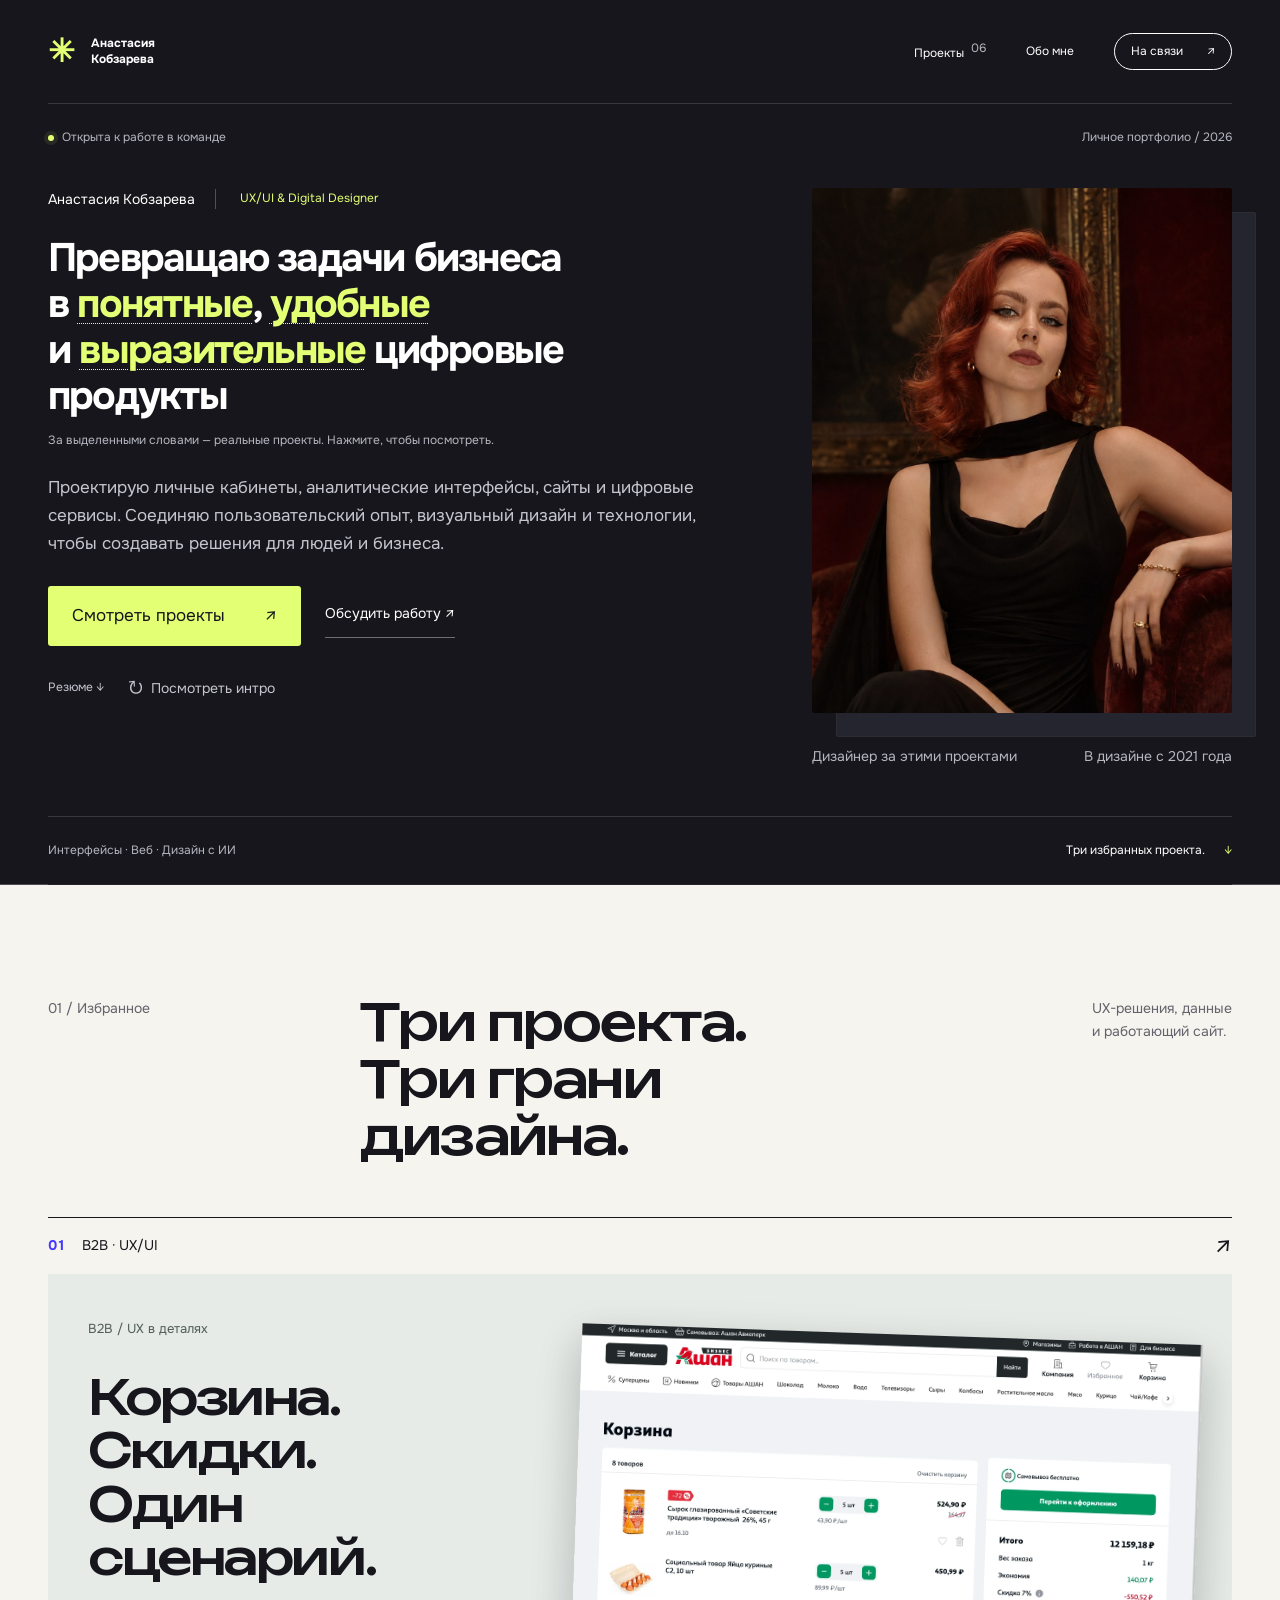
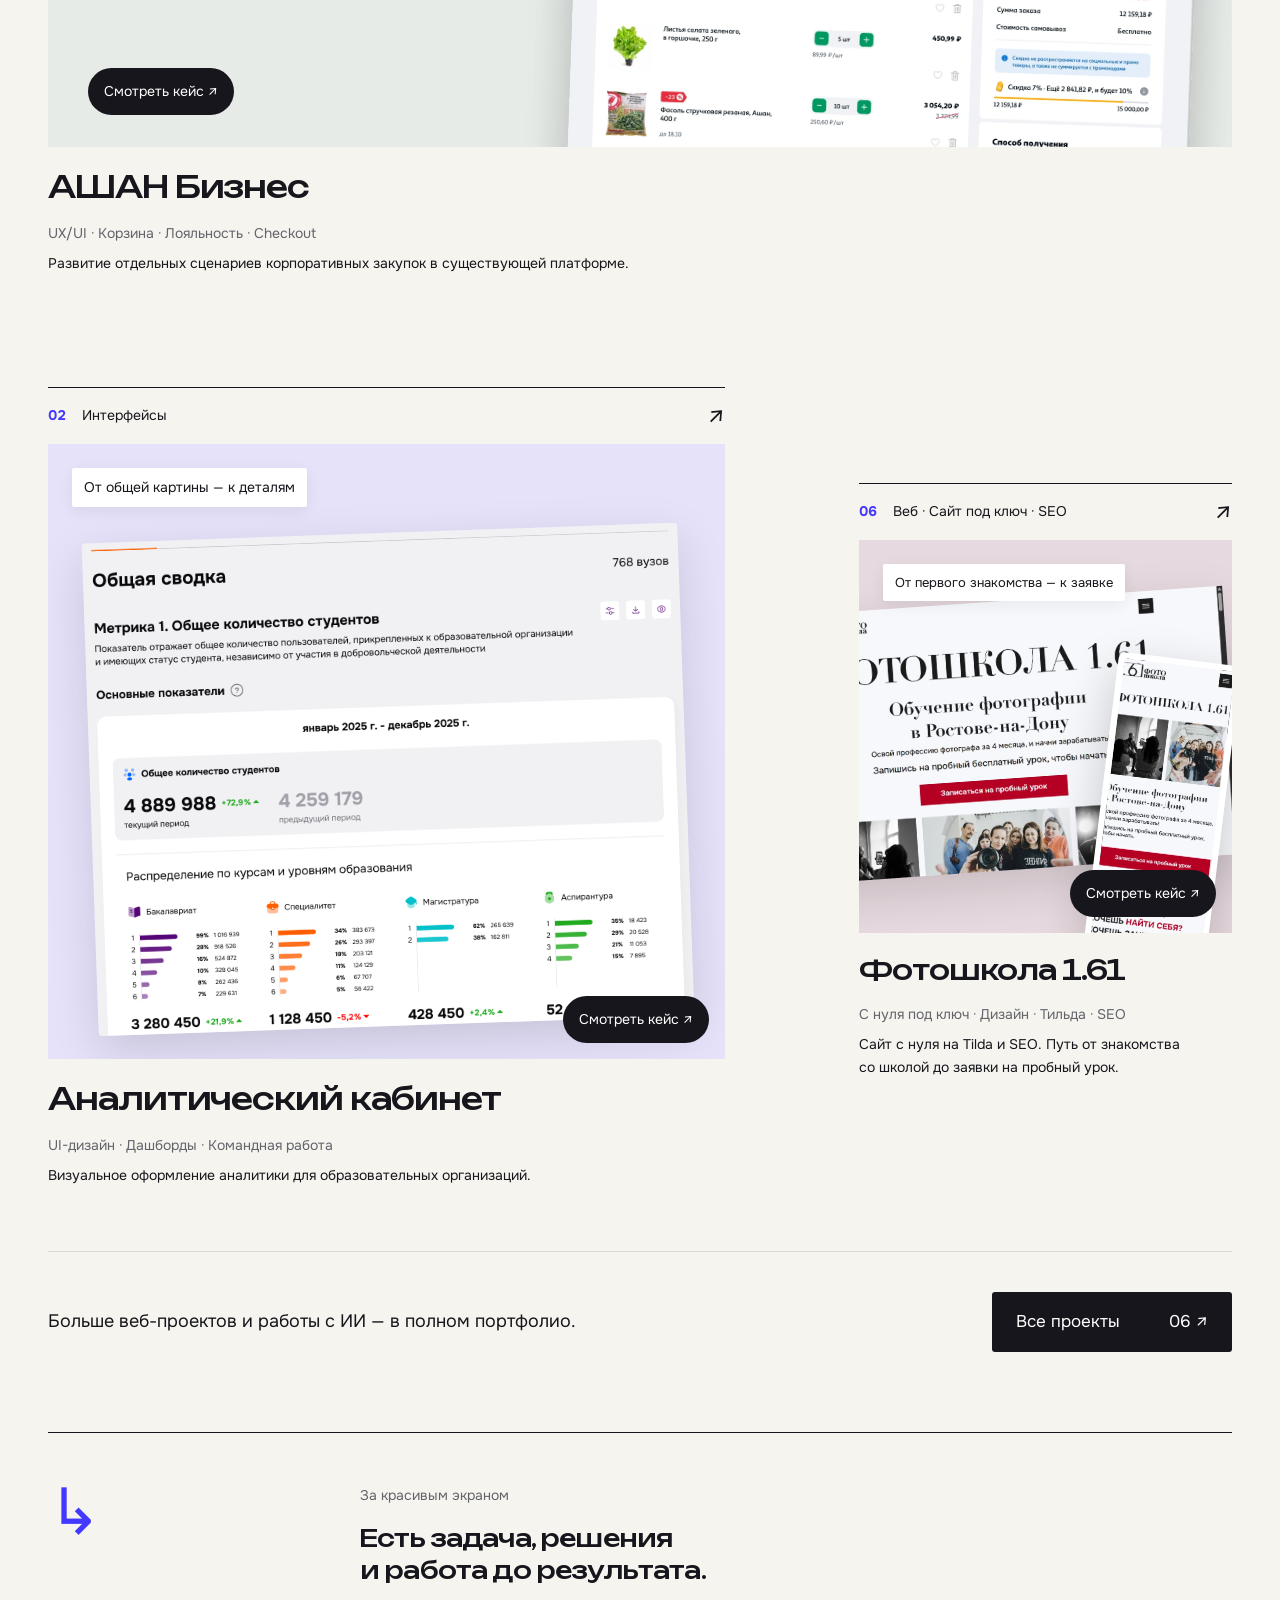
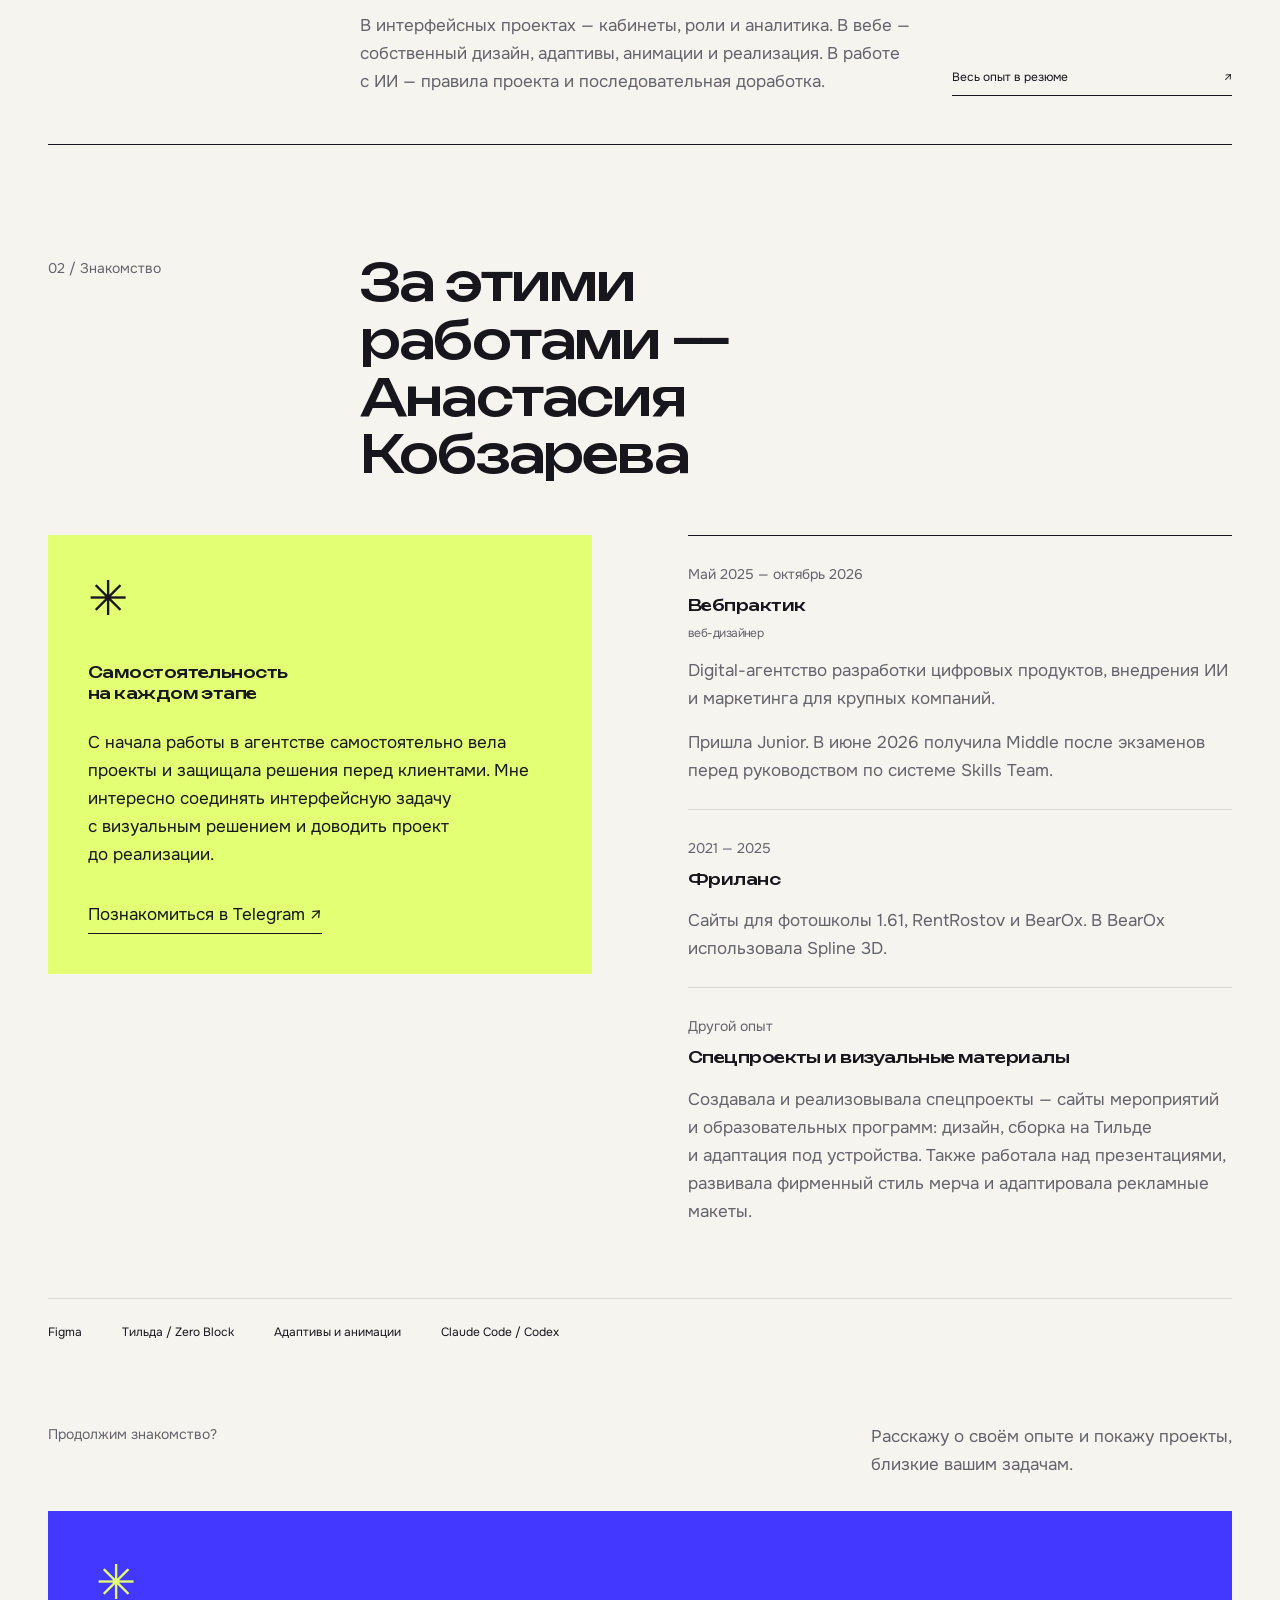
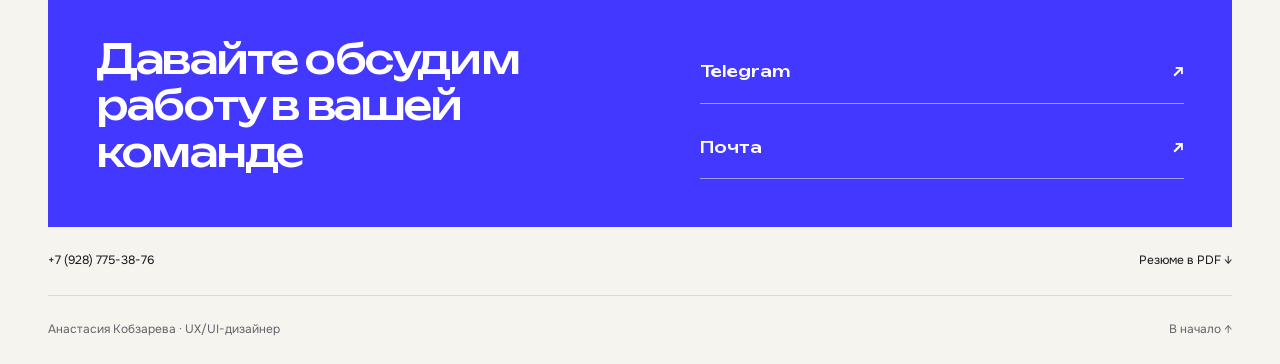
==== commit 7204e486: "Portfolio update" ====
--- a/index.html
+++ b/index.html
@@ -1 +1 @@
-<!doctype html><html lang="ru"><head><meta charset="utf-8"><meta name="viewport" content="width=device-width,initial-scale=1"><meta name="theme-color" content="#16161c"><meta name="description" content="Анастасия Кобзарева — UX/UI-дизайнер. Личные кабинеты, аналитика и сайты от дизайна до реализации."><meta property="og:title" content="Анастасия Кобзарева — UX/UI-дизайнер"><meta property="og:description" content="Интерфейсы, сайты и работа с ИИ. Пять выбранных проектов."><meta property="og:type" content="website"><meta property="og:image" content="https://nastasyshka1-hub.github.io/portfolio/assets/marketing-hero.png"><title>Анастасия Кобзарева — UX/UI-дизайнер</title><link rel="icon" href="assets/favicon.svg" type="image/svg+xml"><link rel="stylesheet" href="style.css"></head><body class="home"><a class="skip" href="#main">К содержанию</a><header class="header shell"><a class="signature" href="index.html" aria-label="Анастасия Кобзарева — главная"><span class="signature-symbol" aria-hidden="true">✳</span><span>Анастасия <br>Кобзарева</span></a><nav aria-label="Главная навигация"><a href="index.html#work">Проекты <span class="nav-count">05</span></a><a href="index.html#about">Обо мне</a><a class="nav-contact" href="#contact">На связи <span>↗</span></a></nav></header><main id="main"><section class="hero shell" id="top"><div class="hero-topline"><span class="status"><i></i> Открыта к работе в команде</span><span class="hero-edition">Портфолио / выбранные работы</span></div><div class="hero-body"><div class="hero-copy"><span class="hero-name">Привет, я Анастасия</span><h1>UX/UI-дизайнер</h1><p>Разбираюсь в задаче. <br>Проектирую интерфейс. <br>Довожу сайт до реализации.</p><a class="button button-lime" href="#work">Посмотреть работы <span>↘</span></a><a class="resume-link" href="assets/Anastasia-Kobzareva-Resume.pdf" download>Или начать с резюме ↓</a></div><div class="workbench" aria-label="Фрагменты выбранных проектов"><div class="bench-grid" aria-hidden="true"></div><a class="bench-screen bench-talent" href="talentmind.html" aria-label="Кейс TalentMind"><img width="996" height="753" src="assets/talentmind-site.png" alt="Основной сайт TalentMind" decoding="async"><span>02 / TalentMind ↗</span></a><a class="bench-screen bench-marketing" href="marketing.html" aria-label="Кейс Вебпрактик.Маркетинг"><img width="1898" height="1032" src="assets/marketing-hero.png" alt="Первый экран Вебпрактик.Маркетинг" decoding="async"><span>03 / Дизайн + ИИ ↗</span></a><a class="bench-screen bench-interface" href="university.html" aria-label="Кейс личного кабинета и аналитики"><img width="1524" height="2064" src="assets/university-analytics-dynamics.png" alt="Макет динамики в аналитике образовательных организаций" decoding="async"><span>01 / Интерфейсы ↗</span></a><span class="bench-sticker" aria-hidden="true">✳</span><span class="bench-hint">Каждый фрагмент — вход в проект ↗</span></div></div><div class="hero-foot"><span>Интерфейсы · Веб · Дизайн с ИИ</span><a href="#work">Листайте, дальше — работы <span>↓</span></a></div></section><section class="selected shell" id="work"><div class="section-heading"><span class="eyebrow">01 / Проекты</span><h2>Пять проектов. <br>Разные задачи — мой подход.</h2><span class="section-aside">Выбрала работы, <br>в которых виден мой вклад.</span></div><div class="project-grid"><article class="project university"><a class="project-link" href="university.html"><div class="project-top"><span class="project-number">01</span><span>Интерфейсы</span><span class="project-link-arrow" aria-hidden="true">↗</span></div><div class="project-stage"><div class="project-image"><img width="1524" height="1812" src="assets/university-analytics-overview.png" alt="Реальный макет аналитики образовательных организаций" loading="lazy" decoding="async"></div><span class="project-note">От общей картины — к деталям</span><span class="project-open">Смотреть кейс ↗</span></div><div class="project-title"><h2>Крупнейшая платформа <br>добрых дел</h2><span class="project-role">Проектирование с нуля · Дизайн-система в команде</span></div><p class="project-description">Личный кабинет и аналитика для образовательных организаций.</p></a></article><article class="project talent"><a class="project-link" href="talentmind.html"><div class="project-top"><span class="project-number">02</span><span>Сайты</span><span class="project-link-arrow" aria-hidden="true">↗</span></div><div class="project-stage"><div class="project-image"><img width="996" height="753" src="assets/talentmind-site.png" alt="Основной сайт TalentMind" loading="lazy" decoding="async"></div><span class="project-note">Дизайн, который я реализовала сама</span><span class="project-open">Смотреть кейс ↗</span></div><div class="project-title"><h2>TalentMind</h2><span class="project-role">Свой дизайн · Тильда · Адаптивы · Анимация</span></div><p class="project-description">Два сайта одного продукта и презентационные материалы.</p></a></article><article class="project marketing"><a class="project-link" href="marketing.html"><div class="project-top"><span class="project-number">03</span><span>Дизайн и ИИ</span><span class="project-link-arrow" aria-hidden="true">↗</span></div><div class="project-stage"><div class="project-image"><img width="1898" height="1032" src="assets/marketing-hero.png" alt="Первый экран сайта Вебпрактик.Маркетинг" loading="lazy" decoding="async"></div><span class="project-note">От инструкций для ИИ — к сайту</span><span class="project-open">Смотреть кейс ↗</span></div><div class="project-title"><h2>Вебпрактик. <br>Маркетинг</h2><span class="project-role">Skills · Claude Code · Codex</span></div><p class="project-description">Правила бренда, MVP и детальная работа над сайтом с ИИ.</p></a></article><article class="project ai"><a class="project-link" href="webpractik-ai.html"><div class="project-top"><span class="project-number">04</span><span>Сайты</span><span class="project-link-arrow" aria-hidden="true">↗</span></div><div class="project-stage"><div class="project-image"><img width="996" height="753" src="assets/webpractik-ai-site.png" alt="Сайт Вебпрактик AI" loading="lazy" decoding="async"></div><span class="project-note">Полный цикл: дизайн и реализация</span><span class="project-open">Смотреть кейс ↗</span></div><div class="project-title"><h2>Вебпрактик AI</h2><span class="project-role">Свой дизайн · Тильда · Адаптивы · Анимация</span></div><p class="project-description">Сайт направления искусственного интеллекта.</p></a></article><article class="project school"><a class="project-link" href="photoschool.html"><div class="project-top"><span class="project-number">05</span><span>Веб · Сайт под ключ · SEO</span><span class="project-link-arrow" aria-hidden="true">↗</span></div><div class="project-stage"><div class="project-image"><img width="1265" height="712" src="assets/photoschool-hero.png" alt="Первый экран сайта фотошколы 1.61" loading="lazy" decoding="async"></div><img width="375" height="811" class="school-mobile-peek" src="assets/photoschool-mobile.png" alt="Мобильная версия сайта фотошколы" loading="lazy" decoding="async"><span class="project-note">От первого знакомства — к заявке</span><span class="project-open">Смотреть кейс ↗</span></div><div class="project-title"><h2>Фотошкола 1.61</h2><span class="project-role">С нуля под ключ · Дизайн · Тильда · SEO</span></div><p class="project-description">Сайт на Тильде с нуля: от знакомства со школой до заявок без покупки рекламы и дополнительного продвижения.</p></a></article></div></section><section class="approach shell"><div class="approach-symbol" aria-hidden="true">↳</div><div><span class="eyebrow">За красивым экраном</span><h2>Есть задача, решения <br>и работа до результата.</h2><p>В интерфейсных проектах — кабинеты, роли и аналитика. В вебе — собственный дизайн, адаптивы, анимации и реализация. В работе с ИИ — правила проекта и последовательная доработка.</p></div><a class="approach-link" href="assets/Anastasia-Kobzareva-Resume.pdf" download>Весь опыт в резюме <span>↗</span></a></section><section class="about shell" id="about"><div class="section-heading"><span class="eyebrow">02 / Знакомство</span><h2>За этими работами — <br>Анастасия Кобзарева</h2></div><div class="about-grid"><div class="about-intro"><span class="about-mark" aria-hidden="true">✳</span><h3>Самостоятельность <br>на каждом этапе</h3><p>С начала работы в агентстве самостоятельно вела проекты и защищала решения перед клиентами. Мне интересно соединять интерфейсную задачу с визуальным решением и доводить проект до реализации.</p><a class="text-link" href="https://t.me/Anastasia_Website" target="_blank" rel="noopener noreferrer">Познакомиться в Telegram ↗</a></div><div class="experience"><div class="job"><span class="eyebrow">Май 2025 — октябрь 2026</span><h3>Вебпрактик <span>веб-дизайнер</span></h3><p>Digital-агентство разработки цифровых продуктов, внедрения ИИ и маркетинга для крупных компаний.</p><p>Пришла Junior. В июне 2026 получила Middle после экзаменов перед руководством по системе Skills Team.</p></div><div class="job"><span class="eyebrow">2021 — 2025</span><h3>Фриланс</h3><p>Сайты для фотошколы 1.61, RentRostov и BearOx. В BearOx использовала Spline 3D.</p></div><div class="job"><span class="eyebrow">Другой опыт</span><h3>Спецпроекты и визуальные материалы</h3><p>Создавала и реализовывала спецпроекты — сайты мероприятий и образовательных программ: дизайн, сборка на Тильде и адаптация под устройства. Также работала над презентациями, развивала фирменный стиль мерча и адаптировала рекламные макеты.</p></div></div></div><div class="skills"><span>Figma</span><span>Тильда / Zero Block</span><span>Адаптивы и анимации</span><span>Claude Code / Codex</span></div></section></main><section class="contact shell" id="contact"><div class="contact-intro"><span class="eyebrow">Продолжим знакомство?</span><p>Расскажу о своём опыте и покажу проекты, <br>близкие вашим задачам.</p></div><div class="contact-panel"><div><span class="contact-star" aria-hidden="true">✳</span><h2>Давайте обсудим работу <br>в вашей команде</h2></div><div class="contact-links"><a href="https://t.me/Anastasia_Website" target="_blank" rel="noopener noreferrer">Telegram <span>↗</span></a><a href="mailto:nastasyshka1@gmail.com">Почта <span>↗</span></a></div></div><div class="contact-foot"><a href="tel:+79287753876">+7 (928) 775-38-76</a><a href="assets/Anastasia-Kobzareva-Resume.pdf" download>Резюме в PDF ↓</a></div></section><footer class="shell footer"><span>Анастасия Кобзарева · UX/UI-дизайнер</span><a href="#top">В начало ↑</a></footer><script src="script.js"></script></body></html>+<!doctype html><html lang="ru"><head><meta charset="utf-8"><meta name="robots" content="noindex, nofollow"><meta name="viewport" content="width=device-width,initial-scale=1"><meta name="theme-color" content="#16161c"><meta name="description" content="Анастасия Кобзарева — UX/UI-дизайнер. Превращаю задачи бизнеса в понятные, удобные и выразительные цифровые продукты."><meta property="og:title" content="Анастасия Кобзарева — UX/UI-дизайнер"><meta property="og:description" content="Интерфейсы, сайты и работа с ИИ. Три избранных кейса и каталог из шести проектов."><meta property="og:type" content="website"><meta property="og:image" content="https://nastasyshka1-hub.github.io/portfolio/assets/marketing-hero.png"><title>Анастасия Кобзарева — UX/UI-дизайнер</title><link rel="icon" href="assets/favicon.svg" type="image/svg+xml"><link rel="preload" as="image" href="assets/photo_2026-11-04_05-41-19.jpg"><link rel="stylesheet" href="style.css"><link rel="stylesheet" href="motion.css"><link rel="stylesheet" href="portfolio-six.css"></head><body class="home portrait-home"><section class="motion-intro" hidden role="dialog" aria-modal="true" aria-label="Знакомство с Анастасией"><div class="motion-shutter motion-shutter-one" aria-hidden="true"></div><div class="motion-shutter motion-shutter-two" aria-hidden="true"></div><div class="motion-top"><span>Анастасия Кобзарева</span><button class="motion-skip" type="button">Пропустить интро ↗</button></div><div class="motion-composition" aria-hidden="true"><div class="motion-frame"></div><span class="motion-echo"></span><div class="motion-scenes"></div></div><p class="motion-sr">Привет. Я Анастасия. UX/UI-дизайнер. В дизайне с 2021 года.</p><div class="motion-bottom"><span class="motion-count" aria-hidden="true">01 / 04</span><div class="motion-progress" aria-hidden="true"><i></i></div><span class="motion-endnote">Сначала знакомство. Затем — работы.</span></div></section><a class="skip" href="#main">К содержанию</a><header class="header shell"><a class="signature" href="index.html" aria-label="Анастасия Кобзарева — главная"><span class="signature-symbol" aria-hidden="true">✳</span><span>Анастасия <br>Кобзарева</span></a><nav aria-label="Главная навигация"><a href="projects.html#work">Проекты <span class="nav-count">06</span></a><a href="index.html#about">Обо мне</a><a class="nav-contact" href="#contact">На связи <span>↗</span></a></nav></header><main id="main"><section class="hero shell portrait-hero" id="top"><div class="hero-topline"><span class="status"><i></i> Открыта к работе в команде</span><span class="hero-edition">Личное портфолио / 2026</span></div><div class="hero-body"><div class="hero-copy"><span class="hero-name">Анастасия Кобзарева <span>UX/UI &amp; Digital Designer</span></span><h1>Превращаю задачи бизнеса <span class="hero-word-group">в <button type="button" class="hero-word" data-project="clear" aria-controls="word-preview" aria-expanded="false" aria-describedby="word-help">понятные</button></span>, <button type="button" class="hero-word" data-project="usable" aria-controls="word-preview" aria-expanded="false" aria-describedby="word-help">удобные</button> <span class="hero-word-group">и <button type="button" class="hero-word" data-project="expressive" aria-controls="word-preview" aria-expanded="false" aria-describedby="word-help">выразительные</button></span> цифровые продукты</h1><p class="word-help" id="word-help">За выделенными словами — реальные проекты. Нажмите, чтобы посмотреть.</p><p class="hero-description">Проектирую личные кабинеты, аналитические интерфейсы, сайты и цифровые сервисы. Соединяю пользовательский опыт, визуальный дизайн и технологии, чтобы создавать решения для людей и бизнеса.</p><div class="hero-primary-actions"><a class="button button-lime" href="#work">Смотреть проекты <span>↗</span></a><a class="hero-contact-link" href="#contact">Обсудить работу ↗</a></div><div class="hero-secondary-actions"><a class="resume-link" href="assets/Anastasia-Kobzareva-Resume.pdf" download>Резюме ↓</a><button class="intro-replay" type="button"><span aria-hidden="true">↻</span> Посмотреть интро</button></div></div><figure class="hero-portrait"><div class="portrait-frame"><img src="assets/photo_2026-11-04_05-41-19.jpg" width="1122" height="1402" alt="Анастасия Кобзарева" fetchpriority="high" decoding="async"></div><div class="word-preview" id="word-preview" role="region" aria-label="Пример из проекта" hidden><div class="word-preview-head"><span class="word-preview-label"></span><button type="button" class="word-preview-close" aria-label="Закрыть пример проекта">×</button></div><a class="word-preview-link"><img alt="" decoding="async"><span class="word-preview-caption"></span><span class="word-preview-open">Открыть кейс ↗</span></a></div><figcaption><span>Дизайнер за этими проектами</span><span>В дизайне с 2021 года</span></figcaption></figure></div><div class="hero-foot"><span>Интерфейсы · Веб · Дизайн с ИИ</span><a href="#work">Три избранных проекта. <span>↓</span></a></div></section><section class="selected shell featured-work" id="work"><div class="section-heading"><span class="eyebrow">01 / Избранное</span><h2>Три проекта.<br>Три грани дизайна.</h2><span class="section-aside">UX-решения, данные<br>и работающий сайт.</span></div><div class="project-grid"><article class="project auchan"><a class="project-link" href="auchan-business.html"><div class="project-top"><span class="project-number">01</span><span>B2B · UX/UI</span><span class="project-link-arrow" aria-hidden="true">↗</span></div><div class="project-stage auchan-scene"><div class="auchan-cover-type"><span>B2B / UX в деталях</span><strong>Корзина.<br>Скидки.<br>Один сценарий.</strong></div><div class="project-image"><img src="assets/auchan-basket.webp" width="1432" height="1600" alt="Оригинальный макет корзины АШАН Бизнес со скидкой по программе лояльности" loading="lazy" decoding="async"></div><span class="project-open">Смотреть кейс ↗</span></div><div class="project-title"><h2>АШАН Бизнес</h2><span class="project-role">UX/UI · Корзина · Лояльность · Checkout</span></div><p class="project-description">Развитие отдельных сценариев корпоративных закупок в существующей платформе.</p></a></article><article class="project university"><a class="project-link" href="university.html"><div class="project-top"><span class="project-number">02</span><span>Интерфейсы</span><span class="project-link-arrow" aria-hidden="true">↗</span></div><div class="project-stage"><div class="project-image"><img width="1524" height="1812" src="assets/university-analytics-overview.png" alt="Реальный макет аналитики образовательных организаций" loading="lazy" decoding="async"></div><span class="project-note">От общей картины — к деталям</span><span class="project-open">Смотреть кейс ↗</span></div><div class="project-title"><h2>Аналитический кабинет</h2><span class="project-role">UI-дизайн · Дашборды · Командная работа</span></div><p class="project-description">Визуальное оформление аналитики для образовательных организаций.</p></a></article><article class="project school"><a class="project-link" href="photoschool.html"><div class="project-top"><span class="project-number">06</span><span>Веб · Сайт под ключ · SEO</span><span class="project-link-arrow" aria-hidden="true">↗</span></div><div class="project-stage"><div class="project-image"><img width="1265" height="712" src="assets/photoschool-hero.png" alt="Первый экран сайта фотошколы 1.61" loading="lazy" decoding="async"></div><img width="375" height="811" class="school-mobile-peek" src="assets/photoschool-mobile.png" alt="Мобильная версия сайта фотошколы" loading="lazy" decoding="async"><span class="project-note">От первого знакомства — к заявке</span><span class="project-open">Смотреть кейс ↗</span></div><div class="project-title"><h2>Фотошкола 1.61</h2><span class="project-role">С нуля под ключ · Дизайн · Тильда · SEO</span></div><p class="project-description">Сайт с нуля на Tilda и SEO. Путь от знакомства со школой до заявки на пробный урок.</p></a></article></div><div class="all-projects-cta"><p>Больше веб-проектов и работы с ИИ — в полном портфолио.</p><a class="button" href="projects.html">Все проекты <span>06 ↗</span></a></div></section><section class="approach shell"><div class="approach-symbol" aria-hidden="true">↳</div><div><span class="eyebrow">За красивым экраном</span><h2>Есть задача, решения <br>и работа до результата.</h2><p>В интерфейсных проектах — кабинеты, роли и аналитика. В вебе — собственный дизайн, адаптивы, анимации и реализация. В работе с ИИ — правила проекта и последовательная доработка.</p></div><a class="approach-link" href="assets/Anastasia-Kobzareva-Resume.pdf" download>Весь опыт в резюме <span>↗</span></a></section><section class="about shell" id="about"><div class="section-heading"><span class="eyebrow">02 / Знакомство</span><h2>За этими работами — <br>Анастасия Кобзарева</h2></div><div class="about-grid"><div class="about-intro"><span class="about-mark" aria-hidden="true">✳</span><h3>Самостоятельность <br>на каждом этапе</h3><p>С начала работы в агентстве самостоятельно вела проекты и защищала решения перед клиентами. Мне интересно соединять интерфейсную задачу с визуальным решением и доводить проект до реализации.</p><a class="text-link" href="https://t.me/Anastasia_Website" target="_blank" rel="noopener noreferrer">Познакомиться в Telegram ↗</a></div><div class="experience"><div class="job"><span class="eyebrow">Май 2025 — октябрь 2026</span><h3>Вебпрактик <span>веб-дизайнер</span></h3><p>Digital-агентство разработки цифровых продуктов, внедрения ИИ и маркетинга для крупных компаний.</p><p>Пришла Junior. В июне 2026 получила Middle после экзаменов перед руководством по системе Skills Team.</p></div><div class="job"><span class="eyebrow">2021 — 2025</span><h3>Фриланс</h3><p>Сайты для фотошколы 1.61, RentRostov и BearOx. В BearOx использовала Spline 3D.</p></div><div class="job"><span class="eyebrow">Другой опыт</span><h3>Спецпроекты и визуальные материалы</h3><p>Создавала и реализовывала спецпроекты — сайты мероприятий и образовательных программ: дизайн, сборка на Тильде и адаптация под устройства. Также работала над презентациями, развивала фирменный стиль мерча и адаптировала рекламные макеты.</p></div></div></div><div class="skills"><span>Figma</span><span>Тильда / Zero Block</span><span>Адаптивы и анимации</span><span>Claude Code / Codex</span></div></section></main><section class="contact shell" id="contact"><div class="contact-intro"><span class="eyebrow">Продолжим знакомство?</span><p>Расскажу о своём опыте и покажу проекты, <br>близкие вашим задачам.</p></div><div class="contact-panel"><div><span class="contact-star" aria-hidden="true">✳</span><h2 class="contact-title"><span>Давайте обсудим</span><span>работу в вашей</span><span>команде</span></h2></div><div class="contact-links"><a href="https://t.me/Anastasia_Website" target="_blank" rel="noopener noreferrer">Telegram <span>↗</span></a><a href="mailto:nastasyshka1@gmail.com">Почта <span>↗</span></a></div></div><div class="contact-foot"><a href="tel:+79287753876">+7 (928) 775-38-76</a><a href="assets/Anastasia-Kobzareva-Resume.pdf" download>Резюме в PDF ↓</a></div></section><footer class="shell footer"><span>Анастасия Кобзарева · UX/UI-дизайнер</span><a href="#top">В начало ↑</a></footer><aside class="motion-reviewbar" hidden aria-label="Локальное сравнение вариантов"><span class="motion-variant-label"></span><a href="index.html?intro=a&amp;preview=1">Вариант А</a><a href="index.html?intro=b&amp;preview=1">Вариант Б</a><button type="button" class="review-replay">Повторить</button><a href="motion-preview.html">К сравнению ↗</a></aside><script src="script.js"></script><script src="motion.js"></script></body></html>
--- a/style.css
+++ b/style.css
@@ -16,3 +16,13 @@
 .project:nth-child(3){margin-top:-32px}
 
 .project.school{grid-column:1/-1;margin-top:0}.project.school .project-stage{aspect-ratio:2.2;background:#e6d9df}.project.school .project-image{width:74%;margin-left:-12%;transform:rotate(-4deg)}.project.school .project-link:hover .project-image{transform:rotate(-1deg) scale(1.02)}.school-mobile-peek{position:absolute;width:18%;height:86%;right:7%;top:12%;object-fit:cover;object-position:top;transform:rotate(7deg);border:6px solid #fff;border-radius:8px;box-shadow:0 16px 48px #0003;transition:transform .5s}.project.school .project-link:hover .school-mobile-peek{transform:rotate(3deg) translateY(-8px)}.school-path{display:grid;grid-template-columns:repeat(3,1fr);gap:32px;padding:32px;background:#e4e1ff;margin-top:40px}.school-path span{font-size:12px;color:var(--muted);display:block;margin-bottom:16px}.school-path h3{max-width:240px}.school-responsive{display:grid;grid-template-columns:1fr 1fr;gap:64px;align-items:center;padding:48px 0}.school-responsive h2{margin:16px 0 24px}.school-responsive p{max-width:400px}.school-responsive .mobile-figure{width:min(100%,352px);justify-self:center;padding:16px}.school-responsive .mobile-figure figcaption{flex-direction:column;gap:8px}.school-responsive .mobile-figure figcaption span{white-space:normal}@media(max-width:700px){.project.school .project-stage{aspect-ratio:1.3}.project.school .project-image{width:108%;margin-left:-28%;transform:rotate(-5deg)}.school-mobile-peek{width:28%;right:5%;top:24%;height:72%;border-width:3px}.school-path{grid-template-columns:1fr;gap:24px;padding:24px}.school-path span{margin-bottom:8px}.school-responsive{grid-template-columns:1fr;gap:24px;padding:40px 0}.school-responsive .mobile-figure{width:min(100%,320px)}}
+/* Local portrait and cinematic introduction. Original photograph is unaltered. */
+.portrait-hero .hero-body{grid-template-columns:7fr 5fr;gap:64px;min-height:640px;align-items:center;padding:40px 0 32px}.portrait-hero .hero-name{display:flex;flex-wrap:wrap;gap:8px 24px;font-size:14px;color:#fff;margin-bottom:24px}.portrait-hero .hero-name>span{font-size:12px;color:var(--lime);border-left:1px solid #ffffff40;padding-left:24px;align-self:center}.portrait-hero h1{max-width:680px;font-size:32px;line-height:1.4;letter-spacing:-.035em;margin-bottom:24px;text-wrap:balance}.hero-highlight{color:var(--lime)}.portrait-hero .hero-description{max-width:600px;color:#c6c6d0;line-height:1.8}.hero-primary-actions{display:flex;gap:24px;align-items:center;flex-wrap:wrap;margin-top:32px}.portrait-hero .hero-copy .button{margin-top:0}.hero-contact-link{font-size:12px;padding:8px 0;border-bottom:1px solid #ffffff60}.hero-contact-link:hover{color:var(--lime)}.hero-secondary-actions{display:flex;align-items:center;flex-wrap:wrap;gap:24px;margin-top:24px}.portrait-hero .resume-link{margin:0}.intro-replay{border:0;padding:4px 0;background:transparent;color:#c6c6d0;font-size:12px;display:flex;align-items:center;gap:8px}.intro-replay:hover{color:var(--lime)}.intro-replay>span{display:block;font-size:16px;transition:transform .4s}.intro-replay:hover>span{transform:rotate(-60deg)}.hero-portrait{margin:0;min-width:0;position:relative;align-self:center}.portrait-frame{aspect-ratio:4/5;overflow:hidden;border-radius:2px;position:relative;background:#242024;box-shadow:24px 24px 0 -1px #25252f,24px 24px 0 0 #ffffff18}.portrait-frame img{display:block;width:100%;height:100%;object-fit:cover;object-position:center;filter:none;transform:none}.hero-portrait figcaption{display:flex;justify-content:space-between;gap:16px;font-size:12px;color:#b6b6c1;margin-top:40px}.portrait-hero .hero-foot{margin-top:24px}.portrait-hero button:focus-visible{outline-color:var(--lime)}
+.cinematic-intro[hidden]{display:none!important}.cinematic-intro{position:fixed;inset:0;z-index:1000;background:#101015;color:#fff;display:flex;flex-direction:column;justify-content:space-between;padding:40px 48px;overflow:hidden;isolation:isolate;opacity:1;transition:opacity .8s cubic-bezier(.22,1,.36,1),clip-path .9s cubic-bezier(.76,0,.24,1);clip-path:inset(0)}.cinematic-intro::before{content:'';position:absolute;inset:0;background:radial-gradient(ellipse at 50% 70%,#28223d55,transparent 60%);z-index:-1}.intro-meta{display:flex;align-items:center;justify-content:space-between;gap:24px;font-size:12px;color:#c5c5ce;z-index:2}.intro-skip{border:1px solid #ffffff50;background:#16161c;color:#fff;padding:8px 16px;border-radius:40px;font-size:12px;min-height:40px}.intro-skip:hover{border-color:var(--lime);color:var(--lime)}.intro-skip:focus-visible{outline-color:var(--lime)}.intro-scene{position:absolute;inset:0;display:flex;align-items:center;justify-content:center;padding:96px 24px;pointer-events:none}.intro-orbit{position:absolute;width:min(64vw,600px);aspect-ratio:1;border:1px solid #ffffff10;border-radius:50%;transform:scale(.8);opacity:0;transition:transform 4.6s ease,opacity 1s}.intro-is-playing .intro-orbit{opacity:1;transform:scale(1)}.intro-orbit::after{content:'';position:absolute;width:8px;height:8px;border-radius:50%;background:var(--lime);top:13%;left:14%;box-shadow:0 0 24px #e3ff7350}.intro-lines{position:relative;width:100%;height:144px;display:flex;align-items:center;justify-content:center}.intro-lines>span{position:absolute;font-family:Bounded,sans-serif;font-size:32px;line-height:1.4;letter-spacing:-.035em;text-align:center;max-width:880px;opacity:0;transform:translateY(24px);filter:blur(8px);transition:opacity .45s ease,transform .65s cubic-bezier(.22,1,.36,1),filter .65s ease}.intro-lines>span.is-current{opacity:1;transform:translateY(0);filter:blur(0)}.intro-lines>span.is-past{opacity:0;transform:translateY(-24px);filter:blur(8px)}.intro-lines>span:nth-child(3){color:var(--lime)}.intro-accessible{position:absolute;width:1px;height:1px;overflow:hidden;clip-path:inset(50%);white-space:nowrap}.intro-bottom{display:flex;align-items:center;justify-content:space-between;gap:32px;font-size:12px;color:#aaaab5;z-index:2}.intro-track{height:1px;background:#ffffff30;flex:1;max-width:480px}.intro-track i{display:block;height:100%;background:var(--lime);width:0;transition:width 1.1s linear}.intro-counter{font-variant-numeric:tabular-nums;min-width:56px}.intro-is-playing{overflow:hidden}.intro-is-playing .read-progress{visibility:hidden}.cinematic-intro.is-leaving{opacity:0;clip-path:inset(0 0 100% 0);pointer-events:none}.home-has-revealed .hero-name,.home-has-revealed .portrait-hero h1,.home-has-revealed .hero-description,.home-has-revealed .hero-primary-actions,.home-has-revealed .hero-secondary-actions,.home-has-revealed .hero-portrait{animation:portrait-reveal .9s cubic-bezier(.22,1,.36,1) both}.home-has-revealed .portrait-hero h1{animation-delay:.08s}.home-has-revealed .hero-description{animation-delay:.16s}.home-has-revealed .hero-primary-actions{animation-delay:.24s}.home-has-revealed .hero-secondary-actions{animation-delay:.28s}.home-has-revealed .hero-portrait{animation-delay:.12s}@keyframes portrait-reveal{from{opacity:0;translate:0 24px}to{opacity:1;translate:0 0}}
+@media(max-width:1000px){.portrait-hero .hero-body{gap:40px;grid-template-columns:6fr 5fr;padding:32px 0;min-height:600px}.portrait-hero .hero-name{gap:8px 16px;margin-bottom:16px}.portrait-hero .hero-name>span{padding-left:16px}.hero-portrait figcaption{flex-direction:column;gap:4px}.portrait-frame{box-shadow:16px 16px 0 -1px #25252f,16px 16px 0 0 #ffffff18}.hero-primary-actions{gap:16px}}
+@media(max-width:700px){.portrait-hero .hero-body{grid-template-columns:1fr;gap:24px;padding:24px 0;min-height:0}.portrait-hero .hero-copy{display:contents}.portrait-hero .hero-name{grid-row:1;margin:0;gap:8px 16px}.portrait-hero h1{grid-row:2;margin:0;font-size:32px;line-height:1.35;text-wrap:pretty}.hero-portrait{grid-row:3;width:100%;margin:0}.portrait-frame{aspect-ratio:auto;height:320px;box-shadow:8px 8px 0 -1px #25252f,8px 8px 0 0 #ffffff18}.portrait-frame img{object-position:center 28%}.hero-portrait figcaption{flex-direction:row;justify-content:space-between;gap:16px;margin-top:24px}.hero-portrait figcaption>span:last-child{max-width:120px;text-align:right}.portrait-hero .hero-description{grid-row:4;line-height:1.75}.hero-primary-actions{grid-row:5;margin:0;gap:16px 24px}.hero-secondary-actions{grid-row:6;margin:0}.portrait-hero .resume-link{display:inline-block;margin:0}.portrait-hero .hero-foot{margin-top:0}.portrait-hero .hero-foot>a{max-width:168px}.cinematic-intro{padding:24px 16px}.intro-meta{gap:16px}.intro-meta>span{max-width:120px}.intro-bottom{gap:16px}.intro-bottom>span:last-child{display:none}.intro-track{max-width:none}.intro-lines{height:192px}.intro-lines>span{font-size:32px;max-width:340px}.intro-orbit{width:86vw}.intro-skip{padding:8px 12px}}
+@media(max-width:360px){.portrait-hero .hero-name{flex-direction:column;gap:8px}.portrait-hero .hero-name>span{border:0;padding:0}.portrait-hero h1{letter-spacing:-.04em}.portrait-frame{height:280px}.intro-lines>span{font-size:32px;max-width:288px}}
+@media(prefers-reduced-motion:reduce){.cinematic-intro{display:none!important}.home-has-revealed .hero-name,.home-has-revealed .portrait-hero h1,.home-has-revealed .hero-description,.home-has-revealed .hero-primary-actions,.home-has-revealed .hero-secondary-actions,.home-has-revealed .hero-portrait{animation:none!important}.intro-orbit{transition:none}.portrait-frame img{transform:none}}
+
+.portrait-hero h1:focus{outline:none}
+@media(prefers-reduced-motion:reduce){.intro-replay{display:none}}
--- a/motion.css
+++ b/motion.css
@@ -0,0 +1,12 @@
+:root{--ease-out:cubic-bezier(.23,1,.32,1);--ease-in-out:cubic-bezier(.77,0,.175,1);--ease-drawer:cubic-bezier(.32,.72,0,1);--cinema:#101015;--copper:#b47b57}
+.read-progress{width:100%;transform:scaleX(0);transform-origin:left}.motion-intro[hidden],.word-preview[hidden],.motion-reviewbar[hidden]{display:none!important}.motion-intro{position:fixed;inset:0;z-index:1000;color:#fff;isolation:isolate;overflow:hidden;background:transparent;display:flex;flex-direction:column;justify-content:space-between;padding:32px 48px}.motion-shutter{position:absolute;background:var(--cinema);z-index:-2;pointer-events:none}.motion-intro[data-variant="a"] .motion-shutter{left:0;width:100%;height:50.2%}.motion-intro[data-variant="a"] .motion-shutter-one{top:0}.motion-intro[data-variant="a"] .motion-shutter-two{bottom:0}.motion-intro[data-variant="b"] .motion-shutter{top:0;height:100%;width:50.2%}.motion-intro[data-variant="b"] .motion-shutter-one{left:0}.motion-intro[data-variant="b"] .motion-shutter-two{right:0}.motion-top,.motion-bottom{display:flex;align-items:center;justify-content:space-between;gap:24px;font-size:12px;color:#c6c6d0;position:relative;z-index:3}.motion-skip{border:1px solid #ffffff50;padding:8px 16px;min-height:40px;border-radius:40px;background:var(--cinema);color:white;font-size:12px;transition:color 160ms ease,border-color 160ms ease}.motion-skip:hover{color:var(--lime);border-color:var(--lime)}.motion-skip:focus-visible{outline-color:var(--lime)}.motion-composition{position:absolute;inset:0;display:flex;align-items:center;justify-content:center;pointer-events:none}.motion-frame{position:absolute;inset:23% 12%;border-top:1px solid #b47b5750;border-bottom:1px solid #b47b5750;transform-origin:center}.motion-scenes{position:relative;width:min(1000px,calc(100vw - 96px));height:240px;perspective:900px}.motion-scene{position:absolute;inset:0;display:flex;align-items:center;justify-content:center;gap:.18em;flex-wrap:wrap;align-content:center;text-align:center;opacity:0;font-family:Bounded,sans-serif;font-weight:500;font-size:clamp(32px,4vw,56px);line-height:1.3;letter-spacing:-.045em}.motion-mask{display:inline-block;overflow:hidden;padding:.13em .03em .18em;margin:-.13em -.03em -.18em;vertical-align:bottom;perspective:900px}.motion-token{display:inline-block;white-space:pre;transform-origin:50% 90%}.motion-scene[data-scene="2"]{color:var(--lime)}.motion-scene[data-scene="3"] .motion-mask:last-child{color:var(--lime)}.motion-echo{display:none;position:absolute;font-family:Bounded,sans-serif;letter-spacing:-.06em;font-size:clamp(64px,15vw,192px);line-height:1;color:#fff;opacity:.035;white-space:nowrap;inset:auto auto 25% 7%}.motion-intro[data-variant="b"] .motion-echo{display:block}.motion-intro[data-variant="b"] .motion-frame{inset:23% 8%;border-color:#ffffff25;transform-origin:left}.motion-intro[data-variant="b"] .motion-scenes{width:min(1120px,calc(100vw - 128px));height:320px}.motion-intro[data-variant="b"] .motion-scene{font-size:clamp(32px,5.6vw,76px);justify-content:flex-start;text-align:left;line-height:1.2;letter-spacing:-.055em}.motion-intro[data-variant="b"] .motion-mask{padding-block:.2em;margin-block:-.2em}.motion-intro[data-variant="b"] .motion-scene[data-scene="2"]{color:#fff}.motion-intro[data-variant="b"] .motion-scene[data-scene="2"] .motion-mask:first-child{color:var(--lime)}.motion-count{min-width:56px;font-variant-numeric:tabular-nums}.motion-progress{height:1px;flex:1;max-width:480px;background:#ffffff25;overflow:hidden}.motion-progress i{display:block;width:100%;height:100%;background:var(--lime);transform:scaleX(0);transform-origin:left}.motion-sr{position:absolute;width:1px;height:1px;overflow:hidden;clip-path:inset(50%);white-space:nowrap}.motion-playing{overflow:hidden}.motion-playing .read-progress{visibility:hidden}.motion-playing .portrait-frame{visibility:hidden}.motion-playing .hero-name,.motion-playing .portrait-hero h1,.motion-playing .hero-description,.motion-playing .hero-primary-actions,.motion-playing .hero-secondary-actions,.motion-playing .word-help{visibility:hidden}.motion-intro.is-opening{pointer-events:none}
+.portrait-hero .hero-name>span{white-space:nowrap}.portrait-hero h1{line-height:1.45;text-wrap:pretty}.hero-word{font:inherit;letter-spacing:inherit;line-height:inherit;display:inline;border:0;padding:0;background:transparent;color:var(--lime);text-decoration-line:underline;text-decoration-style:dotted;text-decoration-thickness:1px;text-underline-offset:.16em;transition:color 160ms ease,text-decoration-color 160ms ease;position:relative;cursor:pointer}.hero-word[aria-expanded="true"]{text-decoration-style:solid;text-decoration-color:var(--lime)}.hero-word-group{white-space:nowrap}.hero-word:focus-visible{outline:2px solid var(--lime);outline-offset:5px;border-radius:1px}.word-help{font-size:12px!important;color:#b6b6c1!important;line-height:1.6!important;margin:-8px 0 24px!important;max-width:440px}.word-preview{position:absolute;width:min(304px,88%);left:-56px;bottom:96px;z-index:8;color:var(--ink);background:var(--paper);border:1px solid #ffffff60;box-shadow:0 16px 48px #0004;border-radius:3px;transform-origin:0% 50%;opacity:1;transform:scale(1);transition:opacity 180ms var(--ease-out),transform 180ms var(--ease-out)}.word-preview.is-entering{opacity:0;transform:scale(.97)}.word-preview-head{display:flex;align-items:center;justify-content:space-between;gap:16px;padding:12px 16px;border-bottom:1px solid var(--line)}.word-preview-label{font-size:12px;font-weight:700}.word-preview-close{width:28px;height:28px;border:0;background:transparent;font-size:24px;line-height:1;color:var(--ink)}.word-preview-close:hover{color:var(--blue)}.word-preview-link{display:block;padding:12px}.word-preview-link>img{display:block;width:100%;height:160px;object-fit:cover;object-position:top;background:#e7e6e0;border-radius:1px}.word-preview[data-project="clear"] .word-preview-link>img{object-position:center 65%}.word-preview-caption{display:block;font-size:12px;line-height:1.5;margin:12px 4px 8px}.word-preview-open{font-size:12px;color:var(--blue);display:block;margin:0 4px 4px}.word-preview-link:focus-visible{outline-offset:-4px}.word-preview-link:hover .word-preview-open{text-decoration:underline;text-underline-offset:3px}.motion-reviewbar{position:fixed;left:50%;bottom:16px;transform:translateX(-50%);z-index:40;display:flex;align-items:center;gap:16px;max-width:calc(100% - 32px);background:#fff;color:var(--ink);padding:12px 16px;border:1px solid var(--line);box-shadow:0 8px 40px #0002;border-radius:4px;font-size:12px}.motion-reviewbar a,.motion-reviewbar button{white-space:nowrap}.motion-reviewbar button{font-size:12px;border:0;background:var(--ink);color:#fff;padding:8px 12px;border-radius:2px}.motion-reviewbar a[aria-current="page"]{font-weight:700;color:var(--blue)}.motion-variant-label{white-space:nowrap;color:var(--muted)}
+@media(hover:hover) and (pointer:fine){.hero-word:hover{color:#f0ffb7}.intro-replay:hover>span{transform:rotate(-45deg)}}
+@media(max-width:1000px){.word-preview{left:-32px;width:min(288px,96%);bottom:112px}.motion-intro{padding-inline:32px}.motion-intro[data-variant="b"] .motion-scenes{width:calc(100vw - 96px)}}
+@media(max-width:700px){.motion-intro{padding:24px 16px}.motion-top{gap:16px}.motion-top>span{max-width:120px}.motion-bottom{gap:16px}.motion-endnote{display:none}.motion-progress{max-width:none}.motion-scenes{width:calc(100vw - 40px);height:240px}.motion-scene{font-size:32px;line-height:1.4;gap:.12em}.motion-frame{inset:25% 8%}.motion-intro[data-variant="b"] .motion-scenes{width:calc(100vw - 48px);height:280px}.motion-intro[data-variant="b"] .motion-scene{font-size:clamp(32px,9vw,44px);line-height:1.4;gap:.12em}.motion-intro[data-variant="b"] .motion-frame{inset:25% 6%}.motion-echo{font-size:80px;left:5%;bottom:28%}.portrait-hero .hero-name>span{white-space:normal}.word-help{grid-row:3;margin:0!important}.hero-portrait{grid-row:4}.portrait-hero .hero-description{grid-row:5}.hero-primary-actions{grid-row:6}.hero-secondary-actions{grid-row:7}.word-preview{position:relative;left:auto;bottom:auto;width:100%;margin-top:16px;transform-origin:50% 0;box-shadow:0 8px 32px #0003}.word-preview-link>img{height:160px}.word-preview-head{padding:8px 12px}.word-preview-link{padding:8px}.motion-reviewbar{gap:12px;flex-wrap:wrap;justify-content:center;padding:8px 12px;bottom:8px;width:max-content;max-width:calc(100% - 16px)}.motion-variant-label{display:none}}
+@media(max-width:360px){.motion-scene{font-size:32px}.motion-intro[data-variant="b"] .motion-scene{font-size:32px}.motion-scenes,.motion-intro[data-variant="b"] .motion-scenes{width:calc(100vw - 32px)}.motion-skip{padding-inline:12px}.portrait-hero h1{letter-spacing:-.05em}.hero-word-group{white-space:normal}}
+@media(prefers-reduced-motion:reduce){.motion-intro{display:none!important}.word-preview,.hero-word{transition:none!important}.motion-reviewbar .review-replay{display:none}.intro-replay{display:none}.word-preview.is-entering{opacity:1;transform:none}}
+.motion-playing .portrait-frame,.motion-playing .hero-name,.motion-playing .portrait-hero h1,.motion-playing .hero-description,.motion-playing .hero-primary-actions,.motion-playing .hero-secondary-actions,.motion-playing .word-help{visibility:visible}.motion-intro[data-variant="b"] .motion-scene[data-scene="2"]{gap:0}
+.motion-pause{font-size:12px;background:transparent;color:#c6c6d0;border:0;border-bottom:1px solid #ffffff60;padding:8px;min-height:40px;margin-left:auto}.motion-pause:hover{color:var(--lime)}.motion-pause:focus-visible{outline-color:var(--lime)}@media(max-width:700px){.motion-pause{padding:8px 4px}.motion-top{gap:12px}}
+@media(max-width:700px){.hero-portrait{display:flex;flex-direction:column}.word-preview{order:-1;margin:0 0 16px}.portrait-frame{order:0}.hero-portrait figcaption{order:1}}@media(hover:none),(pointer:coarse){.intro-replay:hover>span{transform:none}}
+.word-preview{bottom:-40px;left:-24px;width:min(280px,88%)}.word-preview-link>img{height:148px}.motion-reviewbar{position:relative;left:auto;bottom:auto;transform:none;width:max-content;margin:12px auto}@media(max-width:700px){.word-preview{left:auto;bottom:auto;width:100%;margin:0 0 16px}.motion-reviewbar{bottom:auto}}
--- a/portfolio-six.css
+++ b/portfolio-six.css
@@ -0,0 +1,31 @@
+/* Local six-case editorial iteration. Existing project UI and portrait are unaltered. */
+.shell{width:min(1480px,calc(100% - 96px))}body{font-size:17px;line-height:1.65}.header{font-size:14px}.case-header{padding-top:64px}.case-header h1{font-size:clamp(48px,5.8vw,104px);line-height:1.07;letter-spacing:-.055em;max-width:1350px;overflow-wrap:anywhere}.case-header>p{font-size:clamp(18px,1.8vw,25px);max-width:840px;margin-top:32px}.case-meta{margin-top:48px}.case-meta dd{font-size:17px}.case-meta dt,.case-note,.case-figure figcaption,.section-label,.eyebrow,.project-role,.project-description{font-size:14px}.case-story{gap:64px;padding:64px 0 32px}.case-story h2{font-size:clamp(28px,3vw,48px);line-height:1.18}.case-story p{font-size:18px;max-width:680px}.case-story .case-note{font-size:14px}.case-figure{margin-top:24px}.case-figure .image-button{max-height:85vh;overflow:hidden;display:block;width:100%}.case-figure img{object-position:top}.case-figure figcaption{line-height:1.6}.brand-word{display:inline;overflow-wrap:anywhere}.section-heading h2{font-size:clamp(32px,4vw,64px);line-height:1.12;max-width:950px}.section-heading{align-items:start}.section-aside{font-size:14px}.project-title h2{font-size:clamp(25px,2.4vw,40px);line-height:1.15}.project-description{max-width:680px}.project-role{line-height:1.5}.project-number{font-variant-numeric:tabular-nums}.project .project-open{transform:none;opacity:1;font-size:14px;min-height:44px;display:flex;align-items:center}.project-stage{isolation:isolate}.project-top{font-size:14px}.project.auchan{grid-column:1/-1;margin-top:0}.project.auchan .project-stage{aspect-ratio:2.6;min-height:320px;background:var(--lime);color:var(--ink)}.auchan-scene{padding:40px;display:flex;flex-direction:column;align-items:flex-start;justify-content:space-between}.auchan-scene>strong{font:500 clamp(40px,5.6vw,88px)/1.12 Bounded,sans-serif;letter-spacing:-.055em}.au-detail{font-size:16px;border-top:1px solid #16161c50;padding-top:16px;width:100%}.draft-label{font-size:13px}.project.auchan .project-open{background:var(--ink);color:#fff;right:32px;bottom:24px}.project.university{grid-column:1/8;margin-top:32px}.project.university .project-stage{background:#e5e2fa;aspect-ratio:1.1}.project.university .project-image{width:88%;transform:rotate(-2deg) translateY(28px)}.project.talent{grid-column:9/13;margin-top:128px}.project.talent .project-stage{background:#24232f;aspect-ratio:.85}.project.talent .project-stage::before{content:'TALENTMIND';position:absolute;top:32px;left:20px;font:700 56px/1 Onest,sans-serif;color:#ffffff12;writing-mode:vertical-rl;z-index:-1}.project.talent .project-image{width:116%;transform:rotate(4deg)}.project.ai{grid-column:1/6;margin-top:64px}.project.ai .project-stage{background:#ccf2e0;aspect-ratio:1}.project.ai .project-image{width:112%;transform:rotate(-4deg)}.project.marketing{grid-column:7/13;margin-top:0}.project.marketing .project-stage{background:#4338ff;aspect-ratio:1.1}.project.marketing .project-image{width:112%;transform:rotate(3deg)}.project.school{grid-column:1/-1;margin-top:64px}.project.school .project-stage{aspect-ratio:2.1}.project-link:focus-visible{outline:3px solid var(--blue);outline-offset:8px}.project-link:focus-visible .project-image{transform:translateY(-8px) scale(1.03)}.project-link:focus-visible .project-link-arrow{transform:translateX(5px)}.project-note{font-size:14px;max-width:68%}.screen-pending{min-height:400px;background:#e9e7df;border:1px dashed #aaa69a;display:flex;flex-direction:column;justify-content:center;align-items:flex-start;padding:64px;gap:24px;margin:24px 0}.screen-pending>span{font-size:14px;color:#57554f}.screen-pending strong{font:500 clamp(28px,3vw,48px)/1.2 Bounded,sans-serif;max-width:800px}.screen-pending p{font-size:16px;max-width:560px}.handoff-rail{display:grid;grid-template-columns:repeat(4,1fr);list-style:none;padding:32px 0;margin:0;border-block:1px solid var(--line);gap:24px}.handoff-rail li{font-size:16px;position:relative;padding-right:16px}.handoff-rail li:not(:last-child)::after{content:'→';position:absolute;right:-12px;top:28px;color:var(--blue)}.handoff-rail li>span{display:block;font-size:13px;color:var(--muted);margin-bottom:12px}.contact-panel h2{font-size:clamp(28px,3.8vw,56px)}.contact-panel{color:#fff}.next-case h2{font-size:clamp(32px,5vw,72px);overflow-wrap:anywhere}.process-list h2{font-size:clamp(28px,3vw,44px)}.case-story .button{margin-top:24px;min-height:48px}.school-path h3{font-size:20px}.school-path{margin-block:48px}.school-responsive h2{font-size:clamp(28px,3vw,48px)}.school-responsive .case-figure .image-button{max-height:none}
+/* The long business headline gets its own row; portrait and supporting text form the second scene. */
+.portrait-hero .hero-body{display:grid;grid-template-columns:7fr 5fr;gap:24px 80px;padding:48px 0 56px;align-items:start}.portrait-hero .hero-copy{display:contents}.portrait-hero .hero-name{grid-column:1/-1;grid-row:1;margin-bottom:8px}.portrait-hero h1{grid-column:1/-1;grid-row:2;font:700 clamp(64px,6.1vw,112px)/1.06 Onest,sans-serif;letter-spacing:-.055em;max-width:1440px;margin:0 0 24px;text-wrap:pretty;overflow-wrap:anywhere}.portrait-hero .hero-word{font:inherit;letter-spacing:inherit;overflow-wrap:anywhere}.portrait-hero .word-help{grid-column:1;grid-row:3;margin-top:8px;font-size:14px}.portrait-hero .hero-description{grid-column:1;grid-row:4;max-width:640px;font-size:19px;line-height:1.65}.portrait-hero .hero-primary-actions{grid-column:1;grid-row:5;margin-top:8px}.portrait-hero .hero-secondary-actions{grid-column:1;grid-row:6;margin-top:0}.portrait-hero .hero-portrait{grid-column:2;grid-row:3/8;width:100%;max-width:420px;justify-self:end}.portrait-frame{aspect-ratio:4/5}.portrait-hero .hero-word-group{display:inline}.hero-name strong{font-size:18px}.hero-portrait figcaption{font-size:14px}.hero-contact-link,.intro-replay{font-size:14px;min-height:44px}.hero-secondary-actions .resume-link{min-height:44px;display:inline-flex;align-items:center}
+@media(hover:hover) and (pointer:fine){.project-link:hover .project-image{transform:translateY(-8px) scale(1.03)}.project-link-arrow{transition:transform .3s}.project-link:hover .project-link-arrow{transform:translateX(5px)}}
+@media(min-width:1440px){.portrait-hero h1{font-size:clamp(80px,6.1vw,112px)}}
+@media(max-width:1024px){.shell{width:calc(100% - 64px)}.portrait-hero .hero-body{gap:24px 40px}.portrait-hero h1{font-size:64px}.portrait-hero .hero-description{font-size:17px}.project.talent{grid-column:8/13}.project.university{grid-column:1/7}.section-heading{grid-template-columns:1fr}.section-aside{max-width:none}.handoff-rail{grid-template-columns:repeat(2,1fr)}.handoff-rail li:nth-child(2)::after{display:none}.case-story{gap:32px}}
+@media(max-width:700px){body{font-size:16px}.shell{width:calc(100% - 32px)}.header{font-size:12px}.header nav a{min-height:44px;display:flex;align-items:center}.portrait-hero .hero-body{grid-template-columns:1fr;gap:24px;padding-top:24px}.portrait-hero .hero-name{grid-column:1;grid-row:1}.portrait-hero h1{grid-column:1;grid-row:2;font-size:clamp(40px,9vw,60px);line-height:1.1;letter-spacing:-.05em;margin:0}.portrait-hero .word-help{grid-column:1;grid-row:3;margin:0}.portrait-hero .hero-primary-actions{grid-column:1;grid-row:4;margin:0}.portrait-hero .hero-portrait{grid-column:1;grid-row:5;max-width:100%;justify-self:stretch}.portrait-frame{height:auto;aspect-ratio:4/4.5}.portrait-frame img{object-position:center}.portrait-hero .hero-description{grid-column:1;grid-row:6;font-size:16px}.portrait-hero .hero-secondary-actions{grid-column:1;grid-row:7}.hero-portrait figcaption{margin-top:20px;font-size:13px}.hero-name strong{font-size:16px}.project.university,.project.talent,.project.ai,.project.marketing,.project.school,.project.auchan{grid-column:1/-1;margin-top:24px}.project.auchan .project-stage{min-height:340px;aspect-ratio:auto}.auchan-scene{padding:24px}.auchan-scene>strong{font-size:clamp(32px,8vw,48px)}.au-detail{font-size:13px;margin-bottom:48px}.project.auchan .project-open{right:16px;bottom:16px}.project.university .project-stage{aspect-ratio:1.1}.project.talent .project-stage,.project.ai .project-stage,.project.marketing .project-stage{aspect-ratio:1.15}.project-title h2{font-size:28px}.project-description,.project-role{font-size:15px}.project-note{font-size:12px}.section-heading h2{font-size:36px}.case-header{padding-top:40px}.case-header h1{font-size:clamp(38px,10vw,64px)}.case-header>p{font-size:18px;margin-top:24px}.case-meta dd{font-size:16px}.case-story{padding:40px 0 24px;gap:20px}.case-story p{font-size:16px}.case-story h2,.school-responsive h2{font-size:30px}.case-figure figcaption{font-size:14px}.screen-pending{min-height:300px;padding:24px;gap:20px}.screen-pending strong{font-size:28px}.screen-pending p{font-size:15px}.handoff-rail{grid-template-columns:1fr;gap:24px;padding:24px 0}.handoff-rail li{font-size:16px}.handoff-rail li::after{display:none}.handoff-rail li>span{margin-bottom:4px}.next-case h2{font-size:36px}.contact-panel h2{font-size:30px}.project.school .project-stage{aspect-ratio:1.3}}
+@media(prefers-reduced-motion:reduce){.project-image,.project-link:hover .project-image,.project-link:focus-visible .project-image{transform:none!important}.project-link-arrow{transition:none}}
+.portrait-hero .hero-word{line-height:inherit}.portrait-hero .hero-word-group{white-space:normal}.portrait-hero h1{margin-bottom:8px}.word-preview-close{min-width:44px;min-height:44px}.image-toolbar button{min-height:44px;min-width:44px}.motion-skip{min-height:44px}
+.project.auchan .project-stage{aspect-ratio:auto;width:100%;min-width:0;height:clamp(340px,31vw,500px)}.project,.project-link,.project-stage{min-width:0}.project .project-stage{max-width:100%}
+.case-story>*{min-width:0}.case-story h2{overflow-wrap:anywhere}@media(max-width:400px){.header{flex-wrap:wrap;gap:16px;padding-block:20px}.header nav{width:100%;justify-content:space-between;gap:12px}.header .signature{font-size:14px}.case-header{padding-top:24px}}
+/* Original Auchan frames, exported locally from supplied Figma PDF. */
+.project.auchan .auchan-scene{background:#e6ebe8;position:relative;display:grid;grid-template-columns:5fr 7fr;height:clamp(400px,37vw,570px);gap:40px;overflow:hidden;padding:40px}.auchan-cover-type{position:relative;align-self:start;z-index:2}.auchan-cover-type>span{font-size:13px;color:#525d56}.auchan-cover-type>strong{display:block;font:500 clamp(32px,3.8vw,64px)/1.1 Bounded,sans-serif;letter-spacing:-.05em;margin-top:32px}.project.auchan .project-image{width:100%;margin:0;align-self:start;transform:rotate(2deg) translateY(20px);box-shadow:0 20px 40px #17251c20;max-height:none}.project.auchan .project-image img{width:100%;height:auto;object-fit:contain;object-position:top}.project.auchan .project-open{left:40px;right:auto;bottom:32px}.auchan-detail-grid{display:grid;grid-template-columns:1fr 1fr;gap:32px;align-items:start}.auchan-detail-grid .case-figure{background:#e4ebe6;padding:32px}.auchan-detail .image-button{max-height:none}.auchan-detail img{max-width:440px;margin:auto;width:100%}.auchan-hero-figure .image-button{max-height:1000px}.auchan-mobile-figure .image-button{max-height:720px!important}.auchan-mobile-figure{max-width:320px}
+@media(max-width:700px){.project.auchan .auchan-scene{grid-template-columns:1fr;gap:20px;padding:24px;height:520px}.auchan-cover-type>strong{font-size:36px;margin-top:16px}.project.auchan .project-image{position:absolute;width:70%;right:-5%;top:205px;transform:rotate(3deg)}.project.auchan .project-open{left:24px;bottom:24px;z-index:3}.auchan-detail-grid{grid-template-columns:1fr;gap:16px}.auchan-detail-grid .case-figure{padding:20px;margin-inline:0}.auchan-detail img{max-width:100%}.auchan-hero-figure .image-button{max-height:75vh}}
+.auchan-detail-grid{align-items:stretch}.auchan-detail-grid .auchan-detail{display:flex;flex-direction:column;height:100%}.auchan-detail-grid .auchan-detail .image-button{display:flex;align-items:flex-start;justify-content:center;flex:1;max-height:none}.auchan-detail-grid .auchan-detail img{height:auto;align-self:flex-start}.auchan-detail-grid .auchan-detail figcaption{margin-top:auto;min-height:88px;align-items:flex-end;gap:16px}.auchan-detail-grid .auchan-detail figcaption>span{flex-shrink:0}@media(max-width:700px){.auchan-detail-grid .auchan-detail{height:auto}.auchan-detail-grid .auchan-detail figcaption{min-height:0;align-items:flex-start}}
+.school-responsive:has(.auchan-mobile-figure){align-items:start}.school-responsive:has(.auchan-mobile-figure)>.mobile-figure{margin-top:0}.school-responsive:has(.auchan-mobile-figure)>div{align-self:start}
+.article-flow{padding:40px 0 16px;scroll-margin-top:32px}.article-screen-grid,.article-detail-grid{display:grid;grid-template-columns:minmax(0,1fr) minmax(0,1fr);gap:32px;align-items:start}.article-flow h3{font-size:24px;line-height:1.25;min-height:84px}.article-flow h3>span{display:block;font:14px/1.5 Onest,sans-serif;color:var(--muted);margin-bottom:12px}.article-flow .article-figure{margin:0;padding:24px;background:#e4ebe6}.article-screen-grid>div{min-width:0}.article-screen-grid .image-button{aspect-ratio:1600/1467;max-height:none;display:flex;align-items:flex-start}.article-screen-grid img{width:100%;height:auto;object-fit:contain;align-self:flex-start}.article-flow figcaption{font-size:14px;display:flex;flex-direction:column;align-items:flex-start;gap:12px;min-height:118px}.article-detail-grid{margin-top:48px}.article-detail-grid h3{min-height:54px}.article-detail-grid .image-button{max-height:none;min-height:120px;display:flex;align-items:center}.article-detail-grid img{width:100%;height:auto}.article-flow>.case-note{margin-top:24px}.article-detail-grid>div{min-width:0}
+@media(max-width:700px){.article-screen-grid,.article-detail-grid{grid-template-columns:1fr;gap:32px}.article-flow{padding-top:24px}.article-flow h3{font-size:24px;min-height:0;margin-bottom:20px}.article-flow .article-figure{padding:16px;margin:0}.article-screen-grid .image-button{aspect-ratio:auto}.article-flow figcaption{min-height:0}.article-detail-grid{margin-top:32px}}
+.metrics-gallery{padding-top:64px;scroll-margin-top:32px}.metrics-intro{display:grid;grid-template-columns:1fr 2fr;gap:24px 64px;align-items:start;margin-bottom:48px}.metrics-intro>.eyebrow{grid-column:1}.metrics-intro h2{grid-column:2;font-size:clamp(40px,5vw,80px);line-height:1.08}.metrics-intro p{grid-column:2;max-width:650px;font-size:18px}.metrics-grid{display:grid;grid-template-columns:repeat(12,minmax(0,1fr));gap:40px 32px}.metric-scene{grid-column:span 6;background:#e6e8f1;min-width:0;padding:32px;display:flex;flex-direction:column}.metric-scene:nth-child(4n+1){background:#e5e1fa}.metric-scene:nth-child(4n+2){background:#e2eee7}.metric-students,.metric-structures,.metric-directions{grid-column:1/-1}.metric-heading{min-height:140px;margin-bottom:24px}.metric-heading>span{font-size:13px;color:#515362}.metric-heading h3{font-size:clamp(28px,3vw,44px);margin:12px 0;line-height:1.15;overflow-wrap:anywhere}.metric-heading p{font-size:16px;max-width:650px}.metric-scene .image-button{max-height:none;width:100%;display:block;background:#fff;overflow:hidden}.metric-scene img{display:block;width:100%;height:auto;object-fit:contain}.metric-scene figcaption{display:flex;justify-content:space-between;gap:16px;font-size:13px;color:#4f5363;padding-top:24px;margin-top:auto}.metric-scene figcaption>span{color:var(--blue);white-space:nowrap}.metrics-gallery>.case-note{margin-top:32px}.analytics-case .case-figure .image-button{max-height:none}
+@media(max-width:700px){.metrics-gallery{padding-top:40px}.metrics-intro{grid-template-columns:1fr;gap:20px;margin-bottom:32px}.metrics-intro>.eyebrow,.metrics-intro h2,.metrics-intro p{grid-column:1}.metrics-intro h2{font-size:40px}.metrics-intro p{font-size:16px}.metrics-grid{grid-template-columns:1fr;gap:24px}.metric-scene,.metric-students,.metric-structures,.metric-directions{grid-column:1;padding:20px}.metric-heading{min-height:0;margin-bottom:24px}.metric-heading h3{font-size:28px}.metric-heading p{font-size:15px}.metric-scene figcaption{flex-direction:column;font-size:13px;gap:8px}.metric-scene figcaption>span{white-space:normal}}
+/* Review: restore portrait beside a more compact headline. Mobile keeps its single-column order. */
+@media(min-width:701px){.portrait-hero .hero-body{grid-template-columns:minmax(0,7fr) minmax(0,5fr);gap:64px;align-items:start;padding:40px 0 48px;min-height:0}.portrait-hero .hero-copy{display:block;min-width:0}.portrait-hero .hero-name{margin:0 0 24px;gap:8px 20px}.portrait-hero h1{font-size:clamp(34px,3.1vw,52px);line-height:1.16;letter-spacing:-.045em;max-width:820px;margin:0 0 20px;text-wrap:pretty}.portrait-hero .word-help{margin:0 0 24px;max-width:530px}.portrait-hero .hero-description{font-size:17px;line-height:1.65;margin:0;max-width:650px}.portrait-hero .hero-primary-actions{margin-top:28px}.portrait-hero .hero-secondary-actions{margin-top:20px}.portrait-hero .hero-portrait{grid-column:2;grid-row:1;align-self:start;max-width:420px;justify-self:end;margin-top:0}.portrait-hero .portrait-frame{height:auto;aspect-ratio:4/5}.portrait-hero .hero-portrait figcaption{margin-top:32px}.portrait-hero .hero-foot{margin-top:0}}
+@media(min-width:701px) and (max-width:1024px){.portrait-hero .hero-body{gap:32px;grid-template-columns:minmax(0,6fr) minmax(0,5fr)}.portrait-hero h1{font-size:34px}.portrait-hero .hero-name{flex-direction:column;align-items:flex-start;gap:8px}.portrait-hero .hero-name>span{border:0;padding:0}.portrait-hero .hero-description{font-size:16px}}
+.contact-panel .contact-title{font-size:clamp(28px,3.15vw,48px);line-height:1.16;max-width:none;letter-spacing:-.045em}.contact-title>span{display:block;white-space:nowrap}@media(min-width:701px){.contact-panel{grid-template-columns:minmax(0,1.15fr) minmax(0,1fr);gap:48px}}@media(max-width:700px){.contact-panel .contact-title{font-size:clamp(22px,5.7vw,36px)}}
+.catalog-header{padding:80px 0 64px}.catalog-header h1{font-size:clamp(64px,11vw,160px);line-height:1.05;letter-spacing:-.06em;margin:24px 0 32px}.catalog-header p{font-size:22px;max-width:740px;margin-bottom:32px}.projects-page .selected{padding-top:0}.all-projects-cta{display:flex;align-items:center;justify-content:space-between;gap:32px;border-top:1px solid var(--line);padding-top:40px;margin-top:64px}.all-projects-cta p{max-width:600px;font-size:18px}.all-projects-cta .button{flex-shrink:0;min-width:240px}.featured-work .project.university{grid-column:1/8;margin-top:32px}.featured-work .project.school{grid-column:9/13;margin-top:128px}.featured-work .project.school .project-stage{aspect-ratio:.95}.featured-work .project.school .project-image{width:135%;margin-left:-28%}.featured-work .school-mobile-peek{width:33%;height:75%;right:2%;top:30%}.featured-work .project.school .project-note{max-width:72%;font-size:13px}.featured-work .project.school h2{font-size:clamp(24px,2.1vw,34px)}
+.portrait-hero .hero-word-group{display:inline-block;white-space:nowrap}.portrait-hero .hero-word-group>.hero-word{white-space:nowrap}
+@media(max-width:1024px) and (min-width:701px){.featured-work .project.university{grid-column:1/7}.featured-work .project.school{grid-column:8/13}}
+@media(max-width:700px){.catalog-header{padding:40px 0}.catalog-header h1{font-size:clamp(48px,13vw,80px)}.catalog-header p{font-size:18px}.featured-work .project.university,.featured-work .project.school{grid-column:1/-1;margin-top:24px}.featured-work .project.school .project-stage{aspect-ratio:1.3}.all-projects-cta{flex-direction:column;align-items:flex-start;gap:24px;margin-top:40px}.all-projects-cta p{font-size:16px}.all-projects-cta .button{width:100%}}
+@media(max-width:360px){.portrait-hero h1{font-size:38px}}
+@media(max-width:360px){.portrait-hero h1{font-size:34px;min-width:0}}
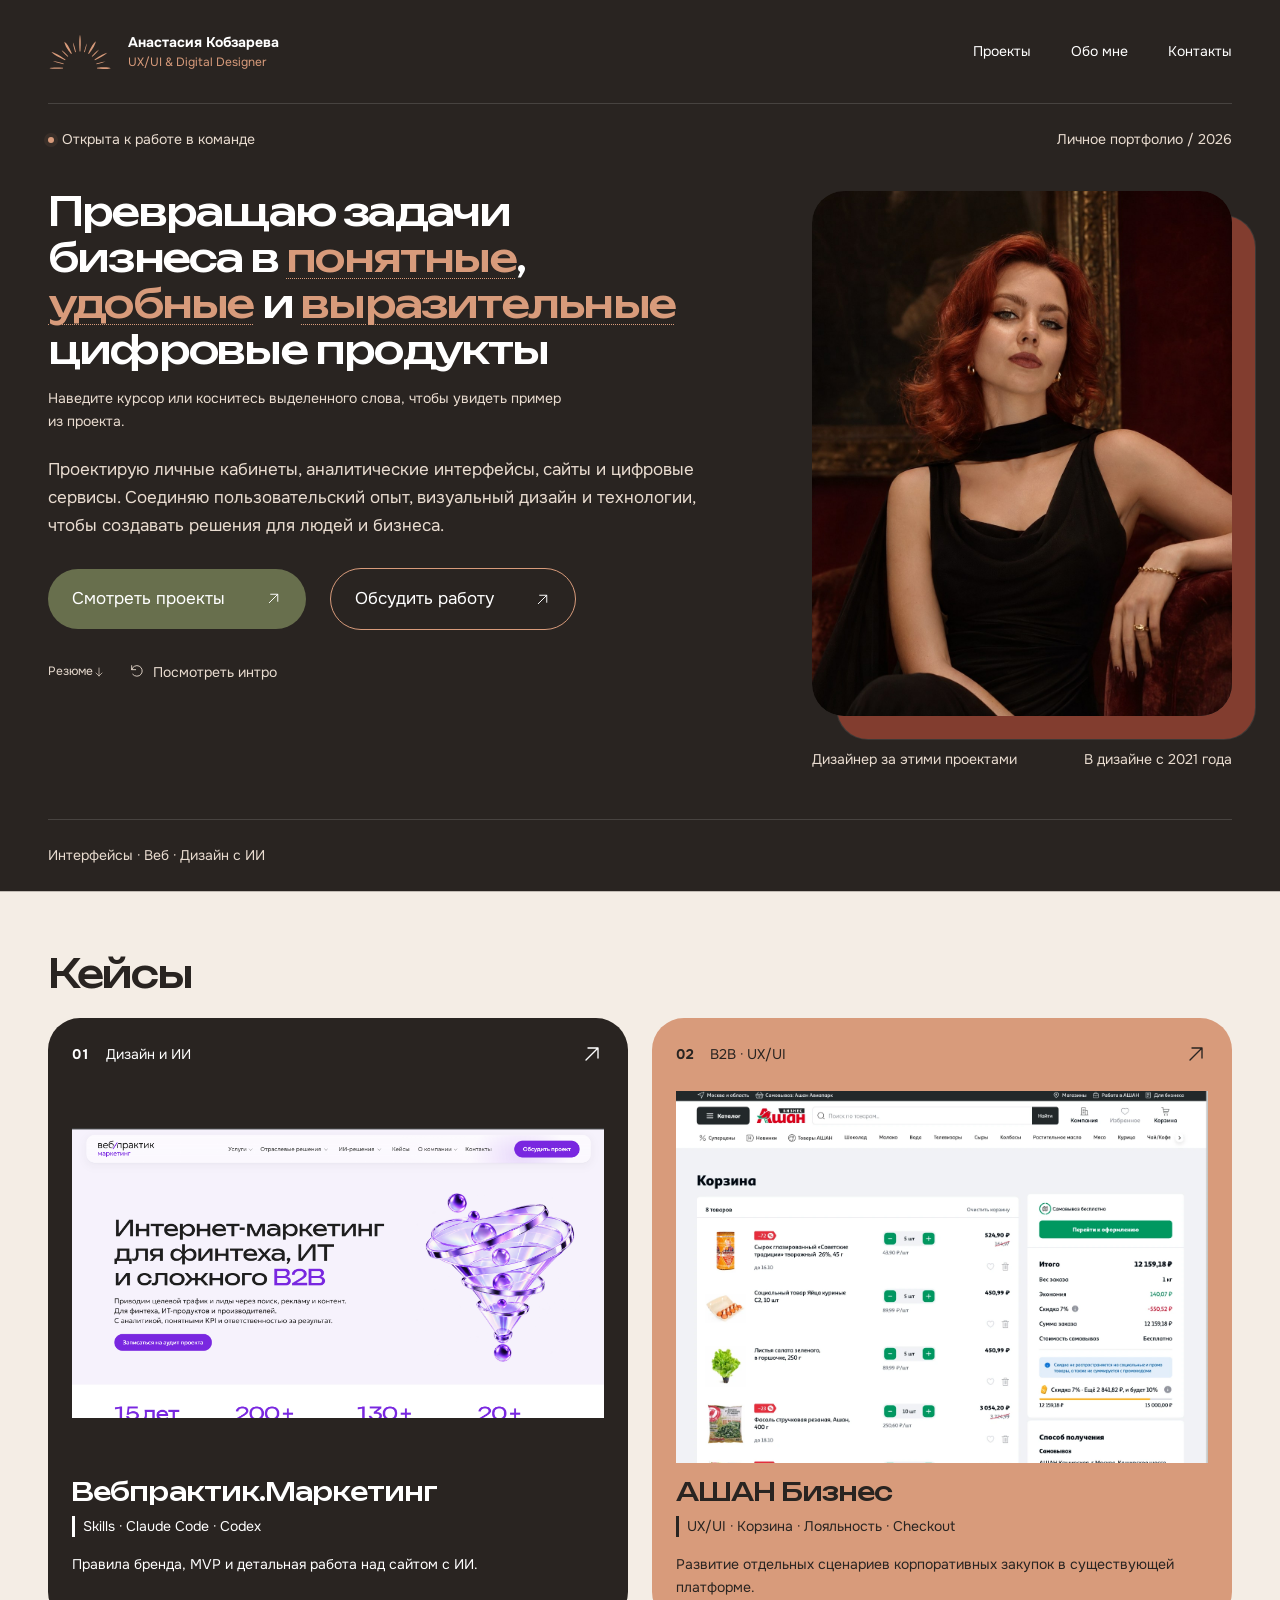
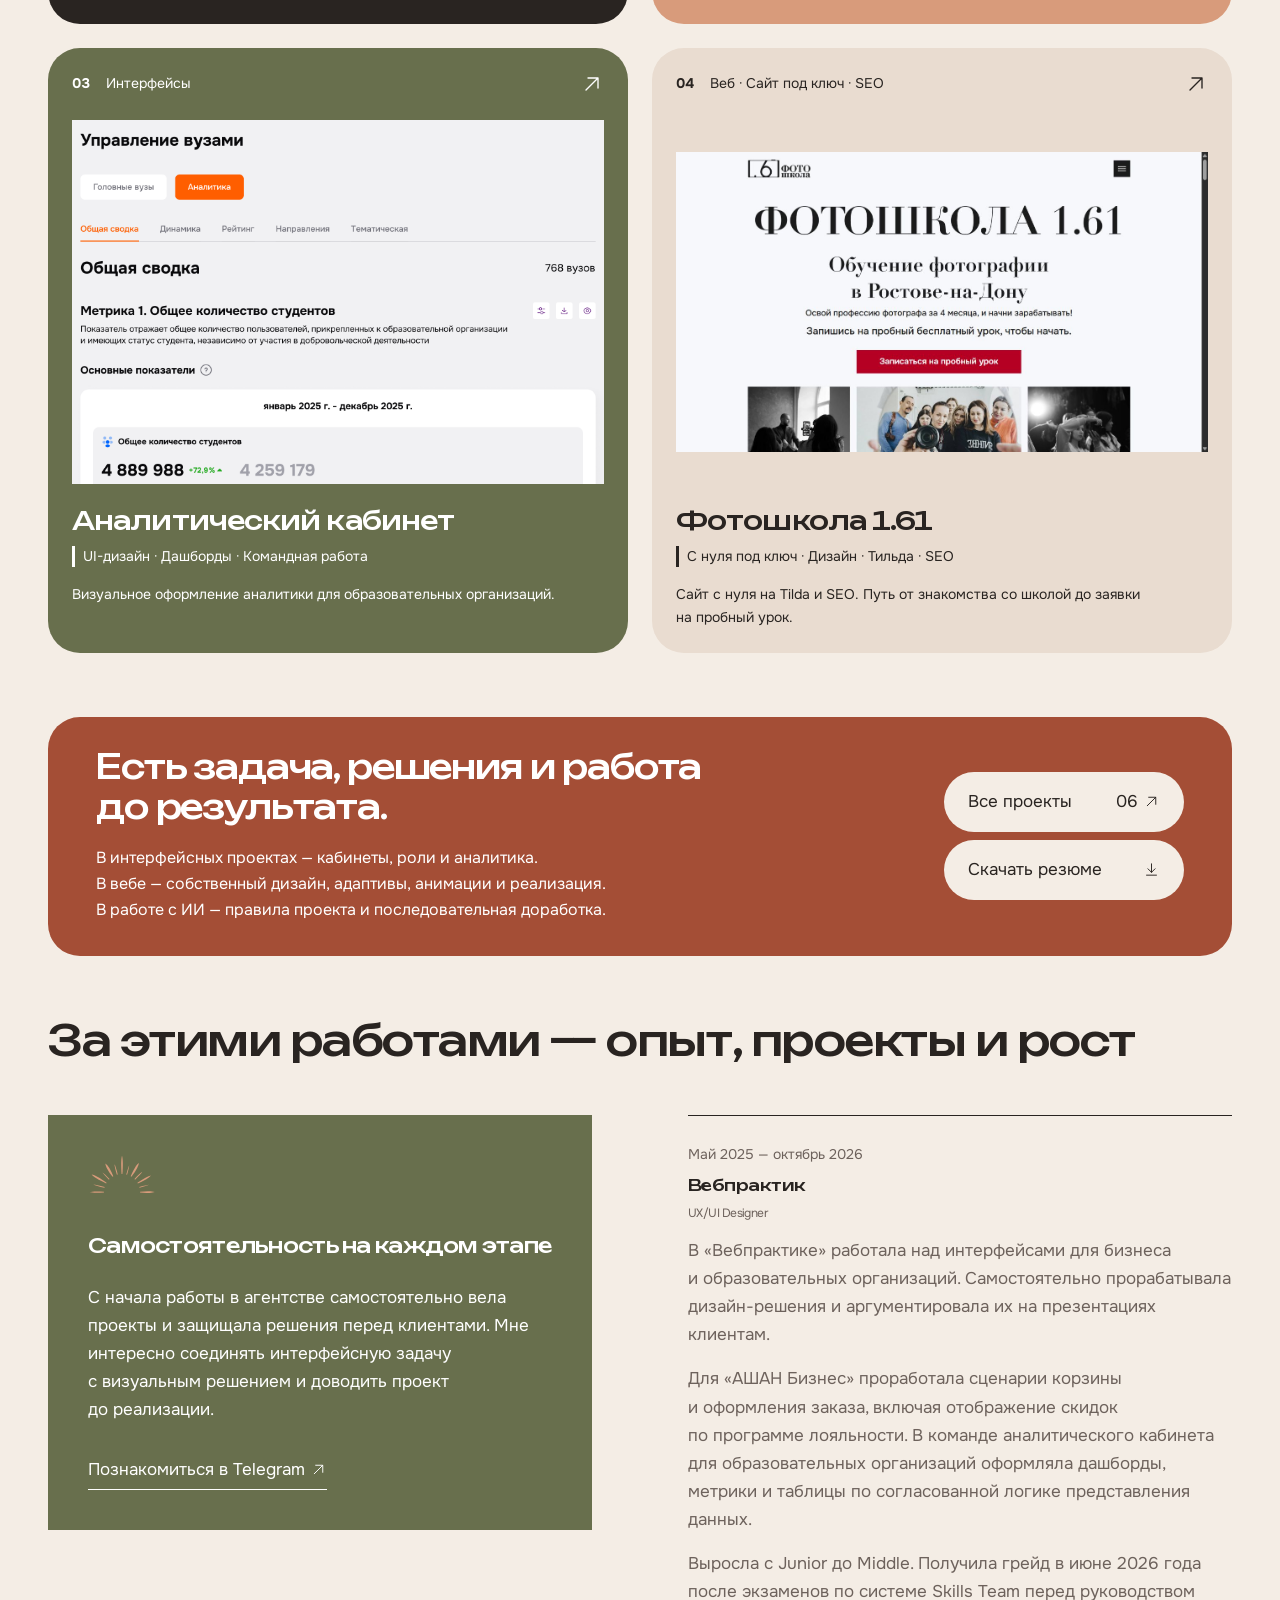
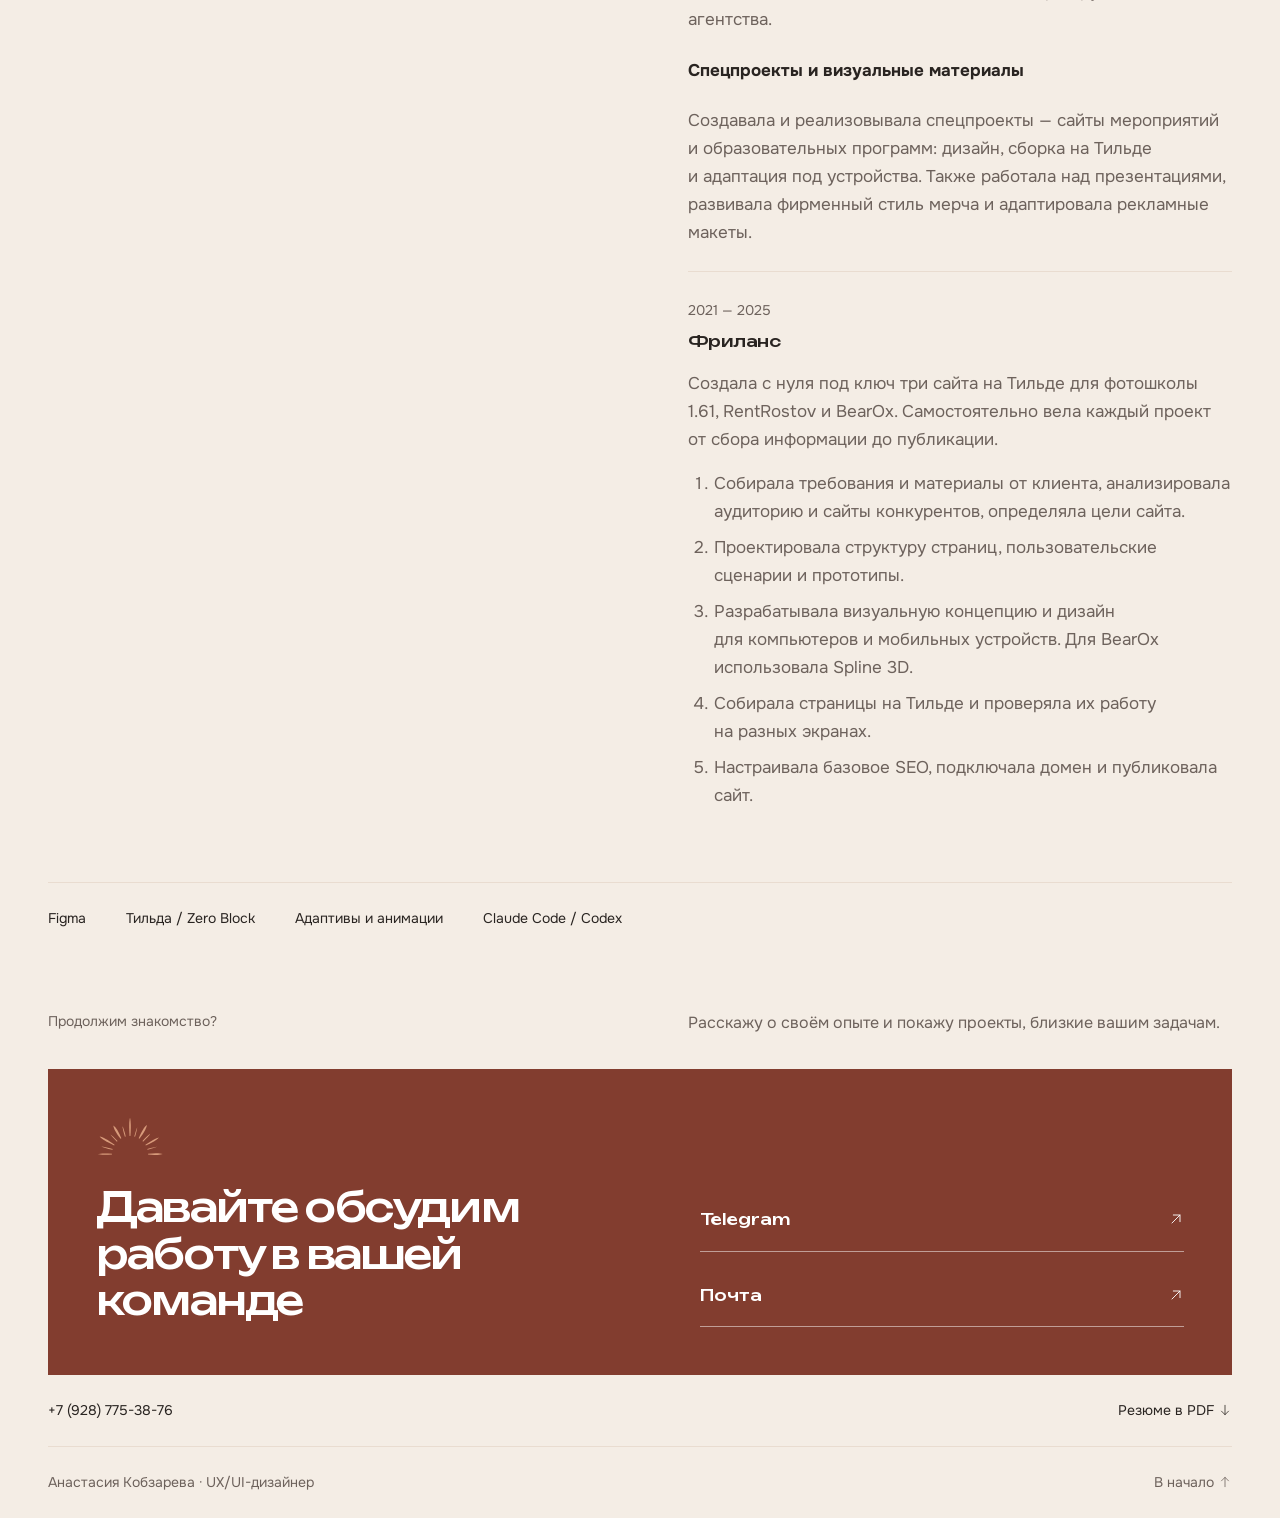
==== commit 293b7483: "Publish terracotta portfolio redesign" ====
--- a/index.html
+++ b/index.html
@@ -1 +1,13 @@
-<!doctype html><html lang="ru"><head><meta charset="utf-8"><meta name="robots" content="noindex, nofollow"><meta name="viewport" content="width=device-width,initial-scale=1"><meta name="theme-color" content="#16161c"><meta name="description" content="Анастасия Кобзарева — UX/UI-дизайнер. Превращаю задачи бизнеса в понятные, удобные и выразительные цифровые продукты."><meta property="og:title" content="Анастасия Кобзарева — UX/UI-дизайнер"><meta property="og:description" content="Интерфейсы, сайты и работа с ИИ. Три избранных кейса и каталог из шести проектов."><meta property="og:type" content="website"><meta property="og:image" content="https://nastasyshka1-hub.github.io/portfolio/assets/marketing-hero.png"><title>Анастасия Кобзарева — UX/UI-дизайнер</title><link rel="icon" href="assets/favicon.svg" type="image/svg+xml"><link rel="preload" as="image" href="assets/photo_2026-11-04_05-41-19.jpg"><link rel="stylesheet" href="style.css"><link rel="stylesheet" href="motion.css"><link rel="stylesheet" href="portfolio-six.css"></head><body class="home portrait-home"><section class="motion-intro" hidden role="dialog" aria-modal="true" aria-label="Знакомство с Анастасией"><div class="motion-shutter motion-shutter-one" aria-hidden="true"></div><div class="motion-shutter motion-shutter-two" aria-hidden="true"></div><div class="motion-top"><span>Анастасия Кобзарева</span><button class="motion-skip" type="button">Пропустить интро ↗</button></div><div class="motion-composition" aria-hidden="true"><div class="motion-frame"></div><span class="motion-echo"></span><div class="motion-scenes"></div></div><p class="motion-sr">Привет. Я Анастасия. UX/UI-дизайнер. В дизайне с 2021 года.</p><div class="motion-bottom"><span class="motion-count" aria-hidden="true">01 / 04</span><div class="motion-progress" aria-hidden="true"><i></i></div><span class="motion-endnote">Сначала знакомство. Затем — работы.</span></div></section><a class="skip" href="#main">К содержанию</a><header class="header shell"><a class="signature" href="index.html" aria-label="Анастасия Кобзарева — главная"><span class="signature-symbol" aria-hidden="true">✳</span><span>Анастасия <br>Кобзарева</span></a><nav aria-label="Главная навигация"><a href="projects.html#work">Проекты <span class="nav-count">06</span></a><a href="index.html#about">Обо мне</a><a class="nav-contact" href="#contact">На связи <span>↗</span></a></nav></header><main id="main"><section class="hero shell portrait-hero" id="top"><div class="hero-topline"><span class="status"><i></i> Открыта к работе в команде</span><span class="hero-edition">Личное портфолио / 2026</span></div><div class="hero-body"><div class="hero-copy"><span class="hero-name">Анастасия Кобзарева <span>UX/UI &amp; Digital Designer</span></span><h1>Превращаю задачи бизнеса <span class="hero-word-group">в <button type="button" class="hero-word" data-project="clear" aria-controls="word-preview" aria-expanded="false" aria-describedby="word-help">понятные</button></span>, <button type="button" class="hero-word" data-project="usable" aria-controls="word-preview" aria-expanded="false" aria-describedby="word-help">удобные</button> <span class="hero-word-group">и <button type="button" class="hero-word" data-project="expressive" aria-controls="word-preview" aria-expanded="false" aria-describedby="word-help">выразительные</button></span> цифровые продукты</h1><p class="word-help" id="word-help">За выделенными словами — реальные проекты. Нажмите, чтобы посмотреть.</p><p class="hero-description">Проектирую личные кабинеты, аналитические интерфейсы, сайты и цифровые сервисы. Соединяю пользовательский опыт, визуальный дизайн и технологии, чтобы создавать решения для людей и бизнеса.</p><div class="hero-primary-actions"><a class="button button-lime" href="#work">Смотреть проекты <span>↗</span></a><a class="hero-contact-link" href="#contact">Обсудить работу ↗</a></div><div class="hero-secondary-actions"><a class="resume-link" href="assets/Anastasia-Kobzareva-Resume.pdf" download>Резюме ↓</a><button class="intro-replay" type="button"><span aria-hidden="true">↻</span> Посмотреть интро</button></div></div><figure class="hero-portrait"><div class="portrait-frame"><img src="assets/photo_2026-11-04_05-41-19.jpg" width="1122" height="1402" alt="Анастасия Кобзарева" fetchpriority="high" decoding="async"></div><div class="word-preview" id="word-preview" role="region" aria-label="Пример из проекта" hidden><div class="word-preview-head"><span class="word-preview-label"></span><button type="button" class="word-preview-close" aria-label="Закрыть пример проекта">×</button></div><a class="word-preview-link"><img alt="" decoding="async"><span class="word-preview-caption"></span><span class="word-preview-open">Открыть кейс ↗</span></a></div><figcaption><span>Дизайнер за этими проектами</span><span>В дизайне с 2021 года</span></figcaption></figure></div><div class="hero-foot"><span>Интерфейсы · Веб · Дизайн с ИИ</span><a href="#work">Три избранных проекта. <span>↓</span></a></div></section><section class="selected shell featured-work" id="work"><div class="section-heading"><span class="eyebrow">01 / Избранное</span><h2>Три проекта.<br>Три грани дизайна.</h2><span class="section-aside">UX-решения, данные<br>и работающий сайт.</span></div><div class="project-grid"><article class="project auchan"><a class="project-link" href="auchan-business.html"><div class="project-top"><span class="project-number">01</span><span>B2B · UX/UI</span><span class="project-link-arrow" aria-hidden="true">↗</span></div><div class="project-stage auchan-scene"><div class="auchan-cover-type"><span>B2B / UX в деталях</span><strong>Корзина.<br>Скидки.<br>Один сценарий.</strong></div><div class="project-image"><img src="assets/auchan-basket.webp" width="1432" height="1600" alt="Оригинальный макет корзины АШАН Бизнес со скидкой по программе лояльности" loading="lazy" decoding="async"></div><span class="project-open">Смотреть кейс ↗</span></div><div class="project-title"><h2>АШАН Бизнес</h2><span class="project-role">UX/UI · Корзина · Лояльность · Checkout</span></div><p class="project-description">Развитие отдельных сценариев корпоративных закупок в существующей платформе.</p></a></article><article class="project university"><a class="project-link" href="university.html"><div class="project-top"><span class="project-number">02</span><span>Интерфейсы</span><span class="project-link-arrow" aria-hidden="true">↗</span></div><div class="project-stage"><div class="project-image"><img width="1524" height="1812" src="assets/university-analytics-overview.png" alt="Реальный макет аналитики образовательных организаций" loading="lazy" decoding="async"></div><span class="project-note">От общей картины — к деталям</span><span class="project-open">Смотреть кейс ↗</span></div><div class="project-title"><h2>Аналитический кабинет</h2><span class="project-role">UI-дизайн · Дашборды · Командная работа</span></div><p class="project-description">Визуальное оформление аналитики для образовательных организаций.</p></a></article><article class="project school"><a class="project-link" href="photoschool.html"><div class="project-top"><span class="project-number">06</span><span>Веб · Сайт под ключ · SEO</span><span class="project-link-arrow" aria-hidden="true">↗</span></div><div class="project-stage"><div class="project-image"><img width="1265" height="712" src="assets/photoschool-hero.png" alt="Первый экран сайта фотошколы 1.61" loading="lazy" decoding="async"></div><img width="375" height="811" class="school-mobile-peek" src="assets/photoschool-mobile.png" alt="Мобильная версия сайта фотошколы" loading="lazy" decoding="async"><span class="project-note">От первого знакомства — к заявке</span><span class="project-open">Смотреть кейс ↗</span></div><div class="project-title"><h2>Фотошкола 1.61</h2><span class="project-role">С нуля под ключ · Дизайн · Тильда · SEO</span></div><p class="project-description">Сайт с нуля на Tilda и SEO. Путь от знакомства со школой до заявки на пробный урок.</p></a></article></div><div class="all-projects-cta"><p>Больше веб-проектов и работы с ИИ — в полном портфолио.</p><a class="button" href="projects.html">Все проекты <span>06 ↗</span></a></div></section><section class="approach shell"><div class="approach-symbol" aria-hidden="true">↳</div><div><span class="eyebrow">За красивым экраном</span><h2>Есть задача, решения <br>и работа до результата.</h2><p>В интерфейсных проектах — кабинеты, роли и аналитика. В вебе — собственный дизайн, адаптивы, анимации и реализация. В работе с ИИ — правила проекта и последовательная доработка.</p></div><a class="approach-link" href="assets/Anastasia-Kobzareva-Resume.pdf" download>Весь опыт в резюме <span>↗</span></a></section><section class="about shell" id="about"><div class="section-heading"><span class="eyebrow">02 / Знакомство</span><h2>За этими работами — <br>Анастасия Кобзарева</h2></div><div class="about-grid"><div class="about-intro"><span class="about-mark" aria-hidden="true">✳</span><h3>Самостоятельность <br>на каждом этапе</h3><p>С начала работы в агентстве самостоятельно вела проекты и защищала решения перед клиентами. Мне интересно соединять интерфейсную задачу с визуальным решением и доводить проект до реализации.</p><a class="text-link" href="https://t.me/Anastasia_Website" target="_blank" rel="noopener noreferrer">Познакомиться в Telegram ↗</a></div><div class="experience"><div class="job"><span class="eyebrow">Май 2025 — октябрь 2026</span><h3>Вебпрактик <span>веб-дизайнер</span></h3><p>Digital-агентство разработки цифровых продуктов, внедрения ИИ и маркетинга для крупных компаний.</p><p>Пришла Junior. В июне 2026 получила Middle после экзаменов перед руководством по системе Skills Team.</p></div><div class="job"><span class="eyebrow">2021 — 2025</span><h3>Фриланс</h3><p>Сайты для фотошколы 1.61, RentRostov и BearOx. В BearOx использовала Spline 3D.</p></div><div class="job"><span class="eyebrow">Другой опыт</span><h3>Спецпроекты и визуальные материалы</h3><p>Создавала и реализовывала спецпроекты — сайты мероприятий и образовательных программ: дизайн, сборка на Тильде и адаптация под устройства. Также работала над презентациями, развивала фирменный стиль мерча и адаптировала рекламные макеты.</p></div></div></div><div class="skills"><span>Figma</span><span>Тильда / Zero Block</span><span>Адаптивы и анимации</span><span>Claude Code / Codex</span></div></section></main><section class="contact shell" id="contact"><div class="contact-intro"><span class="eyebrow">Продолжим знакомство?</span><p>Расскажу о своём опыте и покажу проекты, <br>близкие вашим задачам.</p></div><div class="contact-panel"><div><span class="contact-star" aria-hidden="true">✳</span><h2 class="contact-title"><span>Давайте обсудим</span><span>работу в вашей</span><span>команде</span></h2></div><div class="contact-links"><a href="https://t.me/Anastasia_Website" target="_blank" rel="noopener noreferrer">Telegram <span>↗</span></a><a href="mailto:nastasyshka1@gmail.com">Почта <span>↗</span></a></div></div><div class="contact-foot"><a href="tel:+79287753876">+7 (928) 775-38-76</a><a href="assets/Anastasia-Kobzareva-Resume.pdf" download>Резюме в PDF ↓</a></div></section><footer class="shell footer"><span>Анастасия Кобзарева · UX/UI-дизайнер</span><a href="#top">В начало ↑</a></footer><aside class="motion-reviewbar" hidden aria-label="Локальное сравнение вариантов"><span class="motion-variant-label"></span><a href="index.html?intro=a&amp;preview=1">Вариант А</a><a href="index.html?intro=b&amp;preview=1">Вариант Б</a><button type="button" class="review-replay">Повторить</button><a href="motion-preview.html">К сравнению ↗</a></aside><script src="script.js"></script><script src="motion.js"></script></body></html>+<!doctype html><html lang="ru"><head><meta charset="utf-8"><meta name="robots" content="noindex, nofollow"><meta name="viewport" content="width=device-width,initial-scale=1"><meta name="theme-color" content="#292421"><meta name="description" content="Анастасия Кобзарева — UX/UI-дизайнер. Превращаю задачи бизнеса в понятные, удобные и выразительные цифровые продукты."><meta property="og:title" content="Анастасия Кобзарева — UX/UI-дизайнер"><meta property="og:description" content="Интерфейсы, сайты и работа с ИИ. Четыре кейса и каталог из шести проектов."><meta property="og:type" content="website"><meta property="og:image" content="https://nastasyshka1-hub.github.io/portfolio/assets/marketing-hero.png"><title>Анастасия Кобзарева — UX/UI-дизайнер</title><link rel="icon" href="assets/logo-light.svg" type="image/svg+xml"><link rel="preload" as="image" href="assets/photo_2026-11-04_05-41-19.jpg"><link rel="stylesheet" href="style.css"><link rel="stylesheet" href="motion.css"><link rel="stylesheet" href="portfolio-six.css"><link rel="stylesheet" href="brand.css"></head><body class="home portrait-home"><section class="motion-intro" hidden role="dialog" aria-modal="true" aria-label="Знакомство с Анастасией"><div class="motion-shutter motion-shutter-one" aria-hidden="true"></div><div class="motion-shutter motion-shutter-two" aria-hidden="true"></div><div class="motion-top"><span>Анастасия Кобзарева</span><button class="motion-skip" type="button">Пропустить интро <svg class="site-arrow" width="24" height="24" viewBox="0 0 24 24" fill="none" stroke="currentColor" stroke-width="1.5" stroke-linecap="round" stroke-linejoin="round" aria-hidden="true" focusable="false"><path d="M6 18 18 6 M8 6h10v10"/></svg></button></div><div class="motion-composition" aria-hidden="true"><div class="motion-frame"></div><span class="motion-echo"></span><div class="motion-scenes"></div></div><p class="motion-sr">Привет<br>Я Анастасия<br>UX/UI-дизайнер<br>В дизайне с 2021 года</p><div class="motion-bottom"><span class="motion-count" aria-hidden="true">01 / 04</span><div class="motion-progress" aria-hidden="true"><i></i></div><span class="motion-endnote">Сначала знакомство. Затем — работы.</span></div></section><a class="skip" href="#main">К содержанию</a><header class="header shell"><a class="signature" href="index.html" aria-label="Анастасия Кобзарева — главная"><span class="signature-symbol" aria-hidden="true"><img class="brand-mark" src="assets/logo-dark.svg" width="300" height="168" alt=""></span><span class="signature-text">Анастасия Кобзарева<span class="signature-role">UX/UI &amp; Digital Designer</span></span></a><nav aria-label="Главная навигация"><a href="projects.html#work">Проекты</a><a href="index.html#about">Обо мне</a><a href="#contact">Контакты</a></nav></header><main id="main"><section class="hero shell portrait-hero" id="top"><div class="hero-topline"><span class="status"><i></i> Открыта к работе в команде</span><span class="hero-edition">Личное портфолио / 2026</span></div><div class="hero-body"><div class="hero-copy"><h1>Превращаю задачи бизнеса <span class="hero-word-group">в <button type="button" class="hero-word" data-project="clear" aria-controls="word-preview" aria-expanded="false" aria-describedby="word-help">понятные</button></span>, <button type="button" class="hero-word" data-project="usable" aria-controls="word-preview" aria-expanded="false" aria-describedby="word-help">удобные</button> <span class="hero-word-group">и <button type="button" class="hero-word" data-project="expressive" aria-controls="word-preview" aria-expanded="false" aria-describedby="word-help">выразительные</button></span> цифровые продукты</h1><p class="word-help" id="word-help">Наведите курсор или коснитесь выделенного слова, чтобы увидеть пример из проекта.</p><p class="hero-description">Проектирую личные кабинеты, аналитические интерфейсы, сайты и цифровые сервисы. Соединяю пользовательский опыт, визуальный дизайн и технологии, чтобы создавать решения для людей и бизнеса.</p><div class="hero-primary-actions"><a class="button button-lime" href="#work">Смотреть проекты <span><svg class="site-arrow" width="24" height="24" viewBox="0 0 24 24" fill="none" stroke="currentColor" stroke-width="1.5" stroke-linecap="round" stroke-linejoin="round" aria-hidden="true" focusable="false"><path d="M6 18 18 6 M8 6h10v10"/></svg></span></a><a class="button hero-contact-link" href="#contact">Обсудить работу <svg class="site-arrow" width="24" height="24" viewBox="0 0 24 24" fill="none" stroke="currentColor" stroke-width="1.5" stroke-linecap="round" stroke-linejoin="round" aria-hidden="true" focusable="false"><path d="M6 18 18 6 M8 6h10v10"/></svg></a></div><div class="hero-secondary-actions"><a class="resume-link" href="assets/Anastasia-Kobzareva-Resume.pdf" download>Резюме <svg class="site-arrow" width="24" height="24" viewBox="0 0 24 24" fill="none" stroke="currentColor" stroke-width="1.5" stroke-linecap="round" stroke-linejoin="round" aria-hidden="true" focusable="false"><path d="M12 4v16 M6 14l6 6 6-6"/></svg></a><button class="intro-replay" type="button"><span aria-hidden="true"><svg class="site-arrow" viewBox="0 0 24 24" fill="none" aria-hidden="true" focusable="false"><path d="M4 10a8 8 0 1 1 1.6 7 M4 4v6h6"/></svg></span> Посмотреть интро</button></div></div><figure class="hero-portrait"><div class="portrait-frame"><img src="assets/photo_2026-11-04_05-41-19.jpg" width="1122" height="1402" alt="Анастасия Кобзарева" fetchpriority="high" decoding="async"></div><div class="word-preview" id="word-preview" role="region" aria-label="Пример из проекта" hidden><div class="word-preview-head"><span class="word-preview-label"></span></div><a class="word-preview-link"><img alt="" decoding="async"><span class="word-preview-caption"></span><span class="word-preview-open">Открыть кейс <svg class="site-arrow" width="24" height="24" viewBox="0 0 24 24" fill="none" stroke="currentColor" stroke-width="1.5" stroke-linecap="round" stroke-linejoin="round" aria-hidden="true" focusable="false"><path d="M6 18 18 6 M8 6h10v10"/></svg></span></a></div><figcaption><span>Дизайнер за этими проектами</span><span>В дизайне с 2021 года</span></figcaption></figure></div><div class="hero-foot"><span>Интерфейсы · Веб · Дизайн с ИИ</span></div></section><section class="selected shell featured-work case-list" id="work"><div class="section-heading"><h2>Кейсы</h2></div><div class="project-grid"><article class="project marketing"><a class="project-link" href="marketing.html"><div class="project-top"><span class="project-number">01</span><span>Дизайн и ИИ</span><span class="project-link-arrow" aria-hidden="true"><svg class="site-arrow" width="24" height="24" viewBox="0 0 24 24" fill="none" stroke="currentColor" stroke-width="1.5" stroke-linecap="round" stroke-linejoin="round" aria-hidden="true" focusable="false"><path d="M6 18 18 6 M8 6h10v10"/></svg></span></div><div class="project-stage"><div class="project-image"><img width="1898" height="1032" src="assets/marketing-hero.png" alt="Первый экран сайта Вебпрактик.Маркетинг" loading="lazy" decoding="async"></div></div><div class="project-title"><h2>Вебпрактик.Маркетинг</h2><span class="project-role">Skills · Claude Code · Codex</span></div><p class="project-description">Правила бренда, MVP и детальная работа над сайтом с ИИ.</p></a></article><article class="project auchan"><a class="project-link" href="auchan-business.html"><div class="project-top"><span class="project-number">02</span><span>B2B · UX/UI</span><span class="project-link-arrow" aria-hidden="true"><svg class="site-arrow" width="24" height="24" viewBox="0 0 24 24" fill="none" stroke="currentColor" stroke-width="1.5" stroke-linecap="round" stroke-linejoin="round" aria-hidden="true" focusable="false"><path d="M6 18 18 6 M8 6h10v10"/></svg></span></div><div class="project-stage"><div class="project-image"><img src="assets/auchan-basket.webp" width="1432" height="1600" alt="Оригинальный макет корзины АШАН Бизнес со скидкой по программе лояльности" loading="lazy" decoding="async"></div></div><div class="project-title"><h2>АШАН Бизнес</h2><span class="project-role">UX/UI · Корзина · Лояльность · Checkout</span></div><p class="project-description">Развитие отдельных сценариев корпоративных закупок в существующей платформе.</p></a></article><article class="project university"><a class="project-link" href="university.html"><div class="project-top"><span class="project-number">03</span><span>Интерфейсы</span><span class="project-link-arrow" aria-hidden="true"><svg class="site-arrow" width="24" height="24" viewBox="0 0 24 24" fill="none" stroke="currentColor" stroke-width="1.5" stroke-linecap="round" stroke-linejoin="round" aria-hidden="true" focusable="false"><path d="M6 18 18 6 M8 6h10v10"/></svg></span></div><div class="project-stage"><div class="project-image"><img width="1524" height="1812" src="assets/university-analytics-overview.png" alt="Реальный макет аналитики образовательных организаций" loading="lazy" decoding="async"></div></div><div class="project-title"><h2>Аналитический кабинет</h2><span class="project-role">UI-дизайн · Дашборды · Командная работа</span></div><p class="project-description">Визуальное оформление аналитики для образовательных организаций.</p></a></article><article class="project school"><a class="project-link" href="photoschool.html"><div class="project-top"><span class="project-number">04</span><span>Веб · Сайт под ключ · SEO</span><span class="project-link-arrow" aria-hidden="true"><svg class="site-arrow" width="24" height="24" viewBox="0 0 24 24" fill="none" stroke="currentColor" stroke-width="1.5" stroke-linecap="round" stroke-linejoin="round" aria-hidden="true" focusable="false"><path d="M6 18 18 6 M8 6h10v10"/></svg></span></div><div class="project-stage"><div class="project-image"><img width="1265" height="712" src="assets/photoschool-hero.png" alt="Первый экран сайта фотошколы 1.61" loading="lazy" decoding="async"></div><img width="375" height="811" class="school-mobile-peek" src="assets/photoschool-mobile.png" alt="Мобильная версия сайта фотошколы" loading="lazy" decoding="async"></div><div class="project-title"><h2>Фотошкола 1.61</h2><span class="project-role">С нуля под ключ · Дизайн · Тильда · SEO</span></div><p class="project-description">Сайт с нуля на Tilda и SEO. Путь от знакомства со школой до заявки на пробный урок.</p></a></article></div><div class="all-projects-cta"><div class="all-projects-copy"><h3>Есть задача, решения и работа до результата.</h3><p>В интерфейсных проектах — кабинеты, роли и аналитика.<br>В вебе — собственный дизайн, адаптивы, анимации и реализация.<br>В работе с ИИ — правила проекта и последовательная доработка.</p></div><div class="all-projects-actions"><a class="button" href="projects.html">Все проекты <span>06 <svg class="site-arrow" width="24" height="24" viewBox="0 0 24 24" fill="none" stroke="currentColor" stroke-width="1.5" stroke-linecap="round" stroke-linejoin="round" aria-hidden="true" focusable="false"><path d="M6 18 18 6 M8 6h10v10"/></svg></span></a><a class="button" href="assets/Anastasia-Kobzareva-Resume.pdf" download>Скачать резюме <span><svg class="site-arrow" width="24" height="24" viewBox="0 0 24 24" fill="none" stroke="currentColor" stroke-width="1.5" stroke-linecap="round" stroke-linejoin="round" aria-hidden="true" focusable="false"><path d="M12 4v12 M7 11l5 5 5-5 M5 20h14"/></svg></span></a></div></div></section><section class="about shell" id="about"><div class="section-heading"><h2 class="about-title">За этими работами — опыт, проекты и рост</h2></div><div class="about-grid"><div class="about-intro"><span class="about-mark" aria-hidden="true"><img class="brand-mark" src="assets/logo-dark.svg" width="300" height="168" alt=""></span><h3>Самостоятельность на&nbsp;каждом этапе</h3><p>С начала работы в агентстве самостоятельно вела проекты и защищала решения перед клиентами. Мне интересно соединять интерфейсную задачу с визуальным решением и доводить проект до реализации.</p><a class="text-link" href="https://t.me/Anastasia_Website" target="_blank" rel="noopener noreferrer">Познакомиться в Telegram <svg class="site-arrow" width="24" height="24" viewBox="0 0 24 24" fill="none" stroke="currentColor" stroke-width="1.5" stroke-linecap="round" stroke-linejoin="round" aria-hidden="true" focusable="false"><path d="M6 18 18 6 M8 6h10v10"/></svg></a></div><div class="experience"><div class="job"><span class="eyebrow">Май 2025 — октябрь 2026</span><h3>Вебпрактик <span>UX/UI Designer</span></h3>
+<p>В&nbsp;«Вебпрактике» работала над интерфейсами для бизнеса и образовательных организаций. Самостоятельно прорабатывала дизайн-решения и аргументировала их на&nbsp;презентациях клиентам.</p>
+<p>Для «АШАН Бизнес» проработала сценарии корзины и оформления заказа, включая отображение скидок по&nbsp;программе лояльности. В&nbsp;команде аналитического кабинета для образовательных организаций оформляла дашборды, метрики и таблицы по&nbsp;согласованной логике представления данных.</p>
+<p>Выросла с&nbsp;Junior до&nbsp;Middle. Получила грейд в&nbsp;июне 2026 года после экзаменов по&nbsp;системе Skills Team перед руководством агентства.</p>
+<h4>Спецпроекты и визуальные материалы</h4><p>Создавала и реализовывала спецпроекты — сайты мероприятий и образовательных программ: дизайн, сборка на Тильде и адаптация под устройства. Также работала над презентациями, развивала фирменный стиль мерча и адаптировала рекламные макеты.</p></div><div class="job"><span class="eyebrow">2021 — 2025</span><h3>Фриланс</h3>
+<p>Создала с нуля под ключ три сайта на&nbsp;Тильде для фотошколы 1.61, RentRostov и&nbsp;BearOx. Самостоятельно вела каждый проект от&nbsp;сбора информации до&nbsp;публикации.</p>
+<ol class="job-process">
+  <li>Собирала требования и материалы от&nbsp;клиента, анализировала аудиторию и сайты конкурентов, определяла цели сайта.</li>
+  <li>Проектировала структуру страниц, пользовательские сценарии и прототипы.</li>
+  <li>Разрабатывала визуальную концепцию и дизайн для компьютеров и&nbsp;мобильных устройств. Для BearOx использовала Spline&nbsp;3D.</li>
+  <li>Собирала страницы на&nbsp;Тильде и проверяла их работу на&nbsp;разных экранах.</li>
+  <li>Настраивала базовое SEO, подключала домен и публиковала сайт.</li>
+</ol></div></div></div><div class="skills"><span>Figma</span><span>Тильда / Zero Block</span><span>Адаптивы и анимации</span><span>Claude Code / Codex</span></div></section></main><section class="contact shell" id="contact"><div class="contact-intro"><span class="eyebrow">Продолжим знакомство?</span><p>Расскажу о своём опыте и покажу проекты, близкие вашим задачам.</p></div><div class="contact-panel"><div><span class="contact-star" aria-hidden="true"><img class="brand-mark" src="assets/logo-dark.svg" width="300" height="168" alt=""></span><h2 class="contact-title"><span>Давайте обсудим</span><span>работу в вашей</span><span>команде</span></h2></div><div class="contact-links"><a href="https://t.me/Anastasia_Website" target="_blank" rel="noopener noreferrer">Telegram <span><svg class="site-arrow" width="24" height="24" viewBox="0 0 24 24" fill="none" stroke="currentColor" stroke-width="1.5" stroke-linecap="round" stroke-linejoin="round" aria-hidden="true" focusable="false"><path d="M6 18 18 6 M8 6h10v10"/></svg></span></a><a href="mailto:nastasyshka1@gmail.com">Почта <span><svg class="site-arrow" width="24" height="24" viewBox="0 0 24 24" fill="none" stroke="currentColor" stroke-width="1.5" stroke-linecap="round" stroke-linejoin="round" aria-hidden="true" focusable="false"><path d="M6 18 18 6 M8 6h10v10"/></svg></span></a></div></div><div class="contact-foot"><a href="tel:+79287753876">+7 (928) 775-38-76</a><a href="assets/Anastasia-Kobzareva-Resume.pdf" download>Резюме в PDF <svg class="site-arrow" width="24" height="24" viewBox="0 0 24 24" fill="none" stroke="currentColor" stroke-width="1.5" stroke-linecap="round" stroke-linejoin="round" aria-hidden="true" focusable="false"><path d="M12 4v16 M6 14l6 6 6-6"/></svg></a></div></section><footer class="shell footer"><span>Анастасия Кобзарева · UX/UI-дизайнер</span><a href="#top">В начало <svg class="site-arrow" width="24" height="24" viewBox="0 0 24 24" fill="none" stroke="currentColor" stroke-width="1.5" stroke-linecap="round" stroke-linejoin="round" aria-hidden="true" focusable="false"><path d="M12 20V4 M6 10l6-6 6 6"/></svg></a></footer><aside class="motion-reviewbar" hidden aria-label="Локальное сравнение вариантов"><span class="motion-variant-label"></span><a href="index.html?intro=a&amp;preview=1">Вариант А</a><a href="index.html?intro=b&amp;preview=1">Вариант Б</a><button type="button" class="review-replay">Повторить</button><a href="motion-preview.html">К сравнению <svg class="site-arrow" width="24" height="24" viewBox="0 0 24 24" fill="none" stroke="currentColor" stroke-width="1.5" stroke-linecap="round" stroke-linejoin="round" aria-hidden="true" focusable="false"><path d="M6 18 18 6 M8 6h10v10"/></svg></a></aside><script src="script.js"></script><script src="motion.js?v=4"></script></body></html>
--- a/style.css
+++ b/style.css
@@ -1,6 +1,6 @@
 @font-face{font-family:Bounded;src:url('assets/Bounded-Medium.ttf');font-weight:500;font-display:swap}@font-face{font-family:Onest;src:url('assets/Onest-Regular.ttf');font-weight:400;font-display:swap}@font-face{font-family:Onest;src:url('assets/Onest-Bold.ttf');font-weight:700;font-display:swap}
-:root{--paper:#f5f4ef;--ink:#16161c;--blue:#4338ff;--lime:#e3ff73;--line:#d9d8d2;--muted:#63636b;--white:#fff}*{box-sizing:border-box}html{scroll-behavior:smooth;scroll-padding-top:32px}body{margin:0;font:14px/1.65 Onest,sans-serif;background:var(--paper);color:var(--ink)}h1,h2,h3,p,figure,dl,dd{margin:0}h1,h2,h3{font-family:Bounded,sans-serif;font-weight:500;line-height:1.32;letter-spacing:-.035em}h1{font-size:32px}h2{font-size:24px}h3{font-size:16px}a{color:inherit;text-decoration:none}button{font:inherit;color:inherit}a,button{-webkit-tap-highlight-color:transparent}a:focus-visible,button:focus-visible,[tabindex]:focus-visible{outline:3px solid var(--blue);outline-offset:5px}button{cursor:pointer}.shell{width:min(1280px,calc(100% - 96px));margin-inline:auto}.skip{position:fixed;left:16px;top:-100px;background:var(--lime);color:var(--ink);padding:16px;z-index:20}.skip:focus{top:16px}.header{display:flex;justify-content:space-between;align-items:center;height:104px;border-bottom:1px solid var(--line)}.signature{display:flex;gap:16px;align-items:center;font-weight:700;font-size:12px;line-height:1.3}.signature-symbol{font-size:32px;line-height:1;color:var(--blue);transition:transform .5s}.signature:hover .signature-symbol{transform:rotate(90deg)}nav{display:flex;gap:40px;align-items:center;font-size:12px}.nav-count{font-size:12px;color:var(--muted);vertical-align:super;margin-left:4px}.nav-contact{border:1px solid currentColor;border-radius:40px;padding:8px 16px;display:flex;gap:24px}nav a:hover{color:var(--blue)}.home{background:var(--paper)}.home .header{position:relative;border-color:#ffffff24;color:var(--white);z-index:1}.home .signature-symbol{color:var(--lime)}.home .nav-count{color:#b6b6c1}.home nav a:hover{color:var(--lime)}.home::before{content:'';position:absolute;left:0;right:0;top:0;height:744px;background:var(--ink);z-index:-1}.hero{color:white;padding-top:24px}.hero-topline{display:flex;justify-content:space-between;gap:24px;font-size:12px;color:#b6b6c1}.status{display:flex;align-items:center;gap:8px}.status i{width:6px;height:6px;background:var(--lime);border-radius:50%;box-shadow:0 0 0 4px #e3ff7315}.hero-body{display:grid;grid-template-columns:5fr 7fr;gap:32px;min-height:496px;align-items:center;padding:24px 0}.hero-copy{position:relative;z-index:2}.hero-name{display:block;font-size:14px;color:#c6c6d0;margin-bottom:16px}.hero-copy h1{margin-bottom:24px}.hero-copy p{color:#c6c6d0}.hero-copy .button{margin-top:32px}.button{display:inline-flex;align-items:center;justify-content:space-between;gap:40px;background:var(--ink);color:white;padding:16px 24px;min-height:56px;border:0;border-radius:3px;transition:transform .25s,background .25s}.button:hover{transform:translateY(-3px);background:var(--blue)}.button-lime{background:var(--lime);color:var(--ink)}.button-lime:hover{background:#edffab}.resume-link{display:block;font-size:12px;color:#c6c6d0;margin-top:16px;width:max-content}.resume-link:hover{color:white;text-decoration:underline;text-underline-offset:5px}.workbench{position:relative;height:448px;isolation:isolate}.bench-grid{position:absolute;inset:16px -16px;background-image:radial-gradient(#ffffff26 1px,transparent 1px);background-size:24px 24px;mask-image:radial-gradient(ellipse,#000 40%,transparent 75%)}.bench-screen{position:absolute;display:block;background:#fff;border:6px solid #fff;box-shadow:0 24px 48px #0005;border-radius:8px;overflow:hidden;color:var(--ink);transition:transform .5s,box-shadow .5s}.bench-screen img{width:100%;display:block;pointer-events:none}.bench-screen>span{display:flex;align-items:center;padding:8px;font-size:12px;background:#fff;position:relative;z-index:1;line-height:1.3}.bench-talent{width:56%;left:0;top:56px;transform:rotate(-12deg);z-index:1}.bench-talent img{height:168px;object-fit:cover;object-position:top}.bench-marketing{width:64%;right:0;top:32px;transform:rotate(8deg);z-index:2}.bench-marketing img{height:176px;object-fit:cover;object-position:top}.bench-interface{width:58%;left:16%;top:216px;transform:rotate(-4deg);z-index:3}.bench-interface img{height:152px;object-fit:cover;object-position:center 70%}.bench-screen:hover,.bench-screen:focus-visible{transform:rotate(0) translateY(-12px);z-index:5;box-shadow:0 32px 64px #0008}.bench-sticker{position:absolute;left:4%;top:264px;font-size:64px;line-height:1;color:var(--lime);z-index:4;transform:rotate(14deg);pointer-events:none}.bench-hint{position:absolute;right:0;bottom:-8px;font-size:12px;color:#b6b6c1}.hero-foot{display:flex;align-items:center;justify-content:space-between;padding:24px 0;border-top:1px solid #ffffff24;font-size:12px;color:#b6b6c1}.hero-foot a{color:#fff}.hero-foot a>span{color:var(--lime);margin-left:16px}.hero a:focus-visible,.home .header a:focus-visible{outline-color:var(--lime)}.selected{padding-top:112px;padding-bottom:64px}.section-heading{display:grid;grid-template-columns:1fr 2fr 1fr;gap:32px;align-items:start;margin-bottom:48px}.eyebrow,.section-label{font-size:12px;color:var(--muted)}.section-heading h2{max-width:480px}.section-aside{font-size:12px;color:var(--muted);justify-self:end}.project-grid{display:grid;grid-template-columns:repeat(12,1fr);column-gap:32px;row-gap:80px}.project{min-width:0;grid-column:span 7}.project:nth-child(2){grid-column:span 5;margin-top:112px}.project:nth-child(3){grid-column:span 5;margin-top:-80px}.project:nth-child(4){grid-column:span 7;margin-top:32px}.project-link{display:block}.project-top{display:flex;align-items:center;gap:16px;font-size:12px;padding:16px 0;border-top:1px solid var(--ink)}.project-number{color:var(--blue);font-weight:700}.project-link-arrow{margin-left:auto;font-size:24px;line-height:1;transition:transform .3s}.project-link:hover .project-link-arrow{transform:translate(4px,-4px);color:var(--blue)}.project-stage{position:relative;background:#e2e1da;overflow:hidden;aspect-ratio:1.3;display:flex;align-items:center;justify-content:center}.project-image{width:90%;transition:transform .65s;position:relative}.project-image img{display:block;width:100%;height:auto;box-shadow:0 16px 48px #0002}.project-link:hover .project-image{transform:scale(1.025) translateY(-8px)}.project-note{position:absolute;top:24px;left:24px;font-size:12px;padding:8px 12px;background:#fff;color:var(--ink);border-radius:2px;box-shadow:0 4px 16px #0001;max-width:calc(100% - 48px)}.project-open{position:absolute;right:16px;bottom:16px;padding:12px 16px;background:var(--ink);color:#fff;font-size:12px;border-radius:32px;transform:translateY(64px);transition:transform .35s}.project-link:hover .project-open,.project-link:focus-visible .project-open{transform:translateY(0)}.project.university .project-stage{background:#c6c1ff}.project.university .project-image{width:84%;height:80%;overflow:hidden;transform:rotate(-4deg);border-radius:4px;box-shadow:0 16px 48px #0002}.project.university .project-image img{position:relative;top:-26%;box-shadow:none}.project.university .project-link:hover .project-image{transform:rotate(-1deg) scale(1.025)}.project.talent .project-stage{background:#d5e8d5}.project.talent .project-image{width:100%;transform:rotate(5deg) scale(1.12)}.project.talent .project-link:hover .project-image{transform:rotate(1deg) scale(1.15)}.project.talent .project-note{top:auto;bottom:24px}.project.marketing .project-stage{background:#e6e3ed}.project.marketing .project-image{width:120%;flex-shrink:0;transform:rotate(-6deg)}.project.marketing .project-link:hover .project-image{transform:rotate(-2deg) scale(1.025)}.project.marketing .project-note{top:auto;bottom:24px}.project.ai .project-stage{background:#22232d}.project.ai .project-image{width:94%;transform:rotate(4deg)}.project.ai .project-link:hover .project-image{transform:rotate(0) scale(1.025)}.project-title{margin-top:24px;display:flex;flex-direction:column;gap:16px}.project-title h2{font-size:24px}.project-role{font-size:12px;color:var(--muted)}.project-description{margin-top:8px;max-width:480px}.approach{border-top:1px solid var(--ink);border-bottom:1px solid var(--ink);padding:48px 0;display:grid;grid-template-columns:1fr 2fr 1fr;gap:32px;align-items:start;margin-top:16px}.approach-symbol{font-size:64px;line-height:1;color:var(--blue)}.approach h2{margin:16px 0 24px}.approach p{max-width:560px;color:var(--muted)}.approach-link{font-size:12px;border-bottom:1px solid var(--ink);padding:8px 0;display:flex;gap:16px;align-items:center;justify-content:space-between;align-self:end}.approach-link:hover{color:var(--blue);border-color:var(--blue)}.about{padding-top:112px;padding-bottom:80px}.about-grid{display:grid;grid-template-columns:1fr 1fr;gap:96px}.about-intro{background:var(--lime);padding:40px;align-self:start;position:relative}.about-mark{display:block;font-size:48px;line-height:1;margin-bottom:40px}.about-intro h3{margin-bottom:24px}.about-intro p{margin-bottom:32px}.text-link,.plain-link{display:inline-block;border-bottom:1px solid currentColor;padding-bottom:4px}.text-link:hover,.plain-link:hover{color:var(--blue)}.job{border-top:1px solid var(--line);padding:24px 0}.job h3{margin:8px 0 16px}.job h3 span{display:block;font:12px Onest;margin-top:8px;color:var(--muted)}.job p{color:var(--muted);margin-top:16px}.job:first-child{border-top:1px solid var(--ink)}.skills{margin-top:48px;padding-top:24px;border-top:1px solid var(--line);display:flex;gap:16px 40px;flex-wrap:wrap;font-size:12px}.contact{padding-bottom:0}.contact-intro{display:flex;justify-content:space-between;align-items:start;gap:32px;margin-bottom:32px}.contact-intro p{color:var(--muted);max-width:480px}.contact-panel{background:var(--blue);color:#fff;display:grid;grid-template-columns:1fr 1fr;gap:64px;padding:48px;overflow:hidden;position:relative}.contact-panel h2{font-size:24px;max-width:480px;position:relative;z-index:1}.contact-star{display:block;font-size:48px;line-height:1;margin-bottom:32px;color:var(--lime)}.contact-links{display:flex;flex-direction:column;gap:16px;justify-content:flex-end}.contact-links a{display:flex;align-items:center;justify-content:space-between;border-bottom:1px solid #ffffff80;padding:16px 0;font-family:Bounded;font-size:16px}.contact-links a:hover span{transform:translate(4px,-4px)}.contact-links span{transition:transform .25s}.contact-links a:focus-visible{outline-color:var(--lime)}.contact-foot{display:flex;justify-content:space-between;padding:24px 0;border-bottom:1px solid var(--line);font-size:12px}.contact-foot a:hover{text-decoration:underline;text-underline-offset:5px}.footer{display:flex;justify-content:space-between;gap:24px;padding:24px 0;font-size:12px;color:var(--muted)}
-.case-header{padding:32px 0 48px}.back-link{font-size:12px;display:inline-flex;margin-bottom:48px;padding-bottom:4px;border-bottom:1px solid var(--line)}.back-link:hover{color:var(--blue);border-color:var(--blue)}.case-header h1{font-size:32px;margin:16px 0 24px;max-width:920px;word-break:normal;overflow-wrap:normal}.case-header>p{max-width:640px}.case-meta{display:grid;grid-template-columns:repeat(3,1fr);gap:32px;border-top:1px solid var(--ink);border-bottom:1px solid var(--line);padding:24px 0}.case-meta dt{font-size:12px;color:var(--muted);margin-bottom:8px}.case-story{display:grid;grid-template-columns:1fr 1.4fr;gap:64px;padding:64px 0 40px}.case-story h2{max-width:400px}.case-story p{margin-bottom:16px;max-width:640px}.case-story .button{margin-top:16px}.case-figure{background:#e9e8e2;padding:32px;margin:0 0 24px}.image-button{display:block;width:100%;border:0;background:transparent;padding:0;cursor:zoom-in}.image-button img{display:block;width:100%;height:auto}.case-figure figcaption{font-size:12px;color:var(--muted);display:flex;justify-content:space-between;gap:32px;padding-top:24px}.case-figure figcaption span{white-space:nowrap;color:var(--blue)}.next-case{border-top:1px solid var(--ink);padding-top:32px;padding-bottom:80px;margin-top:64px}.next-case>a{display:flex;align-items:center;justify-content:space-between;gap:32px;margin-top:16px}.next-case>a>span{font-size:32px;color:var(--blue)}.process-list{list-style:none;margin:24px 0 0;padding:0}.process-list li{display:grid;grid-template-columns:1fr 3fr;gap:32px;padding:40px 0;border-bottom:1px solid var(--line)}.process-list li>span{font-size:12px;color:var(--blue)}.process-list h2{margin-bottom:24px}.process-list p{max-width:640px}.image-dialog{margin:0;inset:0;width:100vw;height:100dvh;max-width:none;max-height:none;border:0;padding:0;background:var(--ink);color:white;overflow:hidden}.image-dialog::backdrop{background:#16161ce6}.image-toolbar{display:flex;align-items:center;justify-content:space-between;gap:24px;padding:16px 24px;border-bottom:1px solid #ffffff30;min-height:80px}.image-toolbar>span{font-size:12px;max-width:45%}.image-toolbar>div{display:flex;gap:8px;align-items:center}.image-toolbar button{border:1px solid #ffffff60;background:transparent;color:#fff;padding:8px 12px;min-height:40px;font-size:12px;border-radius:3px}.image-toolbar button:hover{background:var(--blue);border-color:var(--blue)}.image-toolbar button:focus-visible{outline-color:var(--lime)}.image-viewport{overflow:auto;height:calc(100dvh - 80px);padding:24px;overscroll-behavior:contain;touch-action:pan-x pan-y}.image-viewport img{display:block;max-width:none;height:auto;margin:auto;background:#fff;transform-origin:top left}.image-viewport:focus-visible{outline-offset:-5px;outline-color:var(--lime)}
+:root{--paper:#f4ede5;--ink:#292421;--blue:#a44e36;--lime:#d89b7b;--line:#e9dcd0;--muted:#6d625c;--white:#fff}*{box-sizing:border-box}html{scroll-behavior:smooth;scroll-padding-top:32px}body{margin:0;font:14px/1.65 Onest,sans-serif;background:var(--paper);color:var(--ink)}h1,h2,h3,p,figure,dl,dd{margin:0}h1,h2,h3{font-family:Bounded,sans-serif;font-weight:500;line-height:1.32;letter-spacing:-.035em}h1{font-size:32px}h2{font-size:24px}h3{font-size:16px}a{color:inherit;text-decoration:none}button{font:inherit;color:inherit}a,button{-webkit-tap-highlight-color:transparent}a:focus-visible,button:focus-visible,[tabindex]:focus-visible{outline:3px solid var(--blue);outline-offset:5px}button{cursor:pointer}.shell{width:min(1280px,calc(100% - 96px));margin-inline:auto}.skip{position:fixed;left:16px;top:-100px;background:var(--lime);color:var(--ink);padding:16px;z-index:20}.skip:focus{top:16px}.header{display:flex;justify-content:space-between;align-items:center;height:104px;border-bottom:1px solid var(--line)}.signature{display:flex;gap:16px;align-items:center;font-weight:700;font-size:12px;line-height:1.3}.signature-symbol{font-size:32px;line-height:1;color:var(--blue);transition:transform .5s}.signature:hover .signature-symbol{transform:rotate(90deg)}nav{display:flex;gap:40px;align-items:center;font-size:12px}.nav-count{font-size:12px;color:var(--muted);vertical-align:super;margin-left:4px}.nav-contact{border:1px solid currentColor;border-radius:40px;padding:8px 16px;display:flex;gap:24px}nav a:hover{color:var(--blue)}.home{background:var(--paper)}.home .header{position:relative;border-color:#ffffff24;color:var(--white);z-index:1}.home .signature-symbol{color:var(--lime)}.home .nav-count{color:#e9dcd0}.home nav a:hover{color:var(--lime)}.home::before{content:'';position:absolute;left:0;right:0;top:0;height:744px;background:var(--ink);z-index:-1}.hero{color:white;padding-top:24px}.hero-topline{display:flex;justify-content:space-between;gap:24px;font-size:12px;color:#e9dcd0}.status{display:flex;align-items:center;gap:8px}.status i{width:6px;height:6px;background:var(--lime);border-radius:50%;box-shadow:0 0 0 4px #d89b7b15}.hero-body{display:grid;grid-template-columns:5fr 7fr;gap:32px;min-height:496px;align-items:center;padding:24px 0}.hero-copy{position:relative;z-index:2}.hero-name{display:block;font-size:14px;color:#e9dcd0;margin-bottom:16px}.hero-copy h1{margin-bottom:24px}.hero-copy p{color:#e9dcd0}.hero-copy .button{margin-top:32px}.button{display:inline-flex;align-items:center;justify-content:space-between;gap:40px;background:var(--ink);color:white;padding:16px 24px;min-height:56px;border:0;border-radius:3px;transition:transform .25s,background .25s}.button:hover{transform:translateY(-3px);background:var(--blue)}.button-lime{background:var(--lime);color:var(--ink)}.button-lime:hover{background:#e9dcd0}.resume-link{display:block;font-size:12px;color:#e9dcd0;margin-top:16px;width:max-content}.resume-link:hover{color:white;text-decoration:underline;text-underline-offset:5px}.workbench{position:relative;height:448px;isolation:isolate}.bench-grid{position:absolute;inset:16px -16px;background-image:radial-gradient(#ffffff26 1px,transparent 1px);background-size:24px 24px;mask-image:radial-gradient(ellipse,#000 40%,transparent 75%)}.bench-screen{position:absolute;display:block;background:#fff;border:6px solid #fff;box-shadow:0 24px 48px #0005;border-radius:8px;overflow:hidden;color:var(--ink);transition:transform .5s,box-shadow .5s}.bench-screen img{width:100%;display:block;pointer-events:none}.bench-screen>span{display:flex;align-items:center;padding:8px;font-size:12px;background:#fff;position:relative;z-index:1;line-height:1.3}.bench-talent{width:56%;left:0;top:56px;transform:rotate(-12deg);z-index:1}.bench-talent img{height:168px;object-fit:cover;object-position:top}.bench-marketing{width:64%;right:0;top:32px;transform:rotate(8deg);z-index:2}.bench-marketing img{height:176px;object-fit:cover;object-position:top}.bench-interface{width:58%;left:16%;top:216px;transform:rotate(-4deg);z-index:3}.bench-interface img{height:152px;object-fit:cover;object-position:center 70%}.bench-screen:hover,.bench-screen:focus-visible{transform:rotate(0) translateY(-12px);z-index:5;box-shadow:0 32px 64px #0008}.bench-sticker{position:absolute;left:4%;top:264px;font-size:64px;line-height:1;color:var(--lime);z-index:4;transform:rotate(14deg);pointer-events:none}.bench-hint{position:absolute;right:0;bottom:-8px;font-size:12px;color:#e9dcd0}.hero-foot{display:flex;align-items:center;justify-content:space-between;padding:24px 0;border-top:1px solid #ffffff24;font-size:12px;color:#e9dcd0}.hero-foot a{color:#fff}.hero-foot a>span{color:var(--lime);margin-left:16px}.hero a:focus-visible,.home .header a:focus-visible{outline-color:var(--lime)}.selected{padding-top:112px;padding-bottom:64px}.section-heading{display:grid;grid-template-columns:1fr 2fr 1fr;gap:32px;align-items:start;margin-bottom:48px}.eyebrow,.section-label{font-size:12px;color:var(--muted)}.section-heading h2{max-width:480px}.section-aside{font-size:12px;color:var(--muted);justify-self:end}.project-grid{display:grid;grid-template-columns:repeat(12,1fr);column-gap:32px;row-gap:80px}.project{min-width:0;grid-column:span 7}.project:nth-child(2){grid-column:span 5;margin-top:112px}.project:nth-child(3){grid-column:span 5;margin-top:-80px}.project:nth-child(4){grid-column:span 7;margin-top:32px}.project-link{display:block}.project-top{display:flex;align-items:center;gap:16px;font-size:12px;padding:16px 0;border-top:1px solid var(--ink)}.project-number{color:var(--blue);font-weight:700}.project-link-arrow{margin-left:auto;font-size:24px;line-height:1;transition:transform .3s}.project-link:hover .project-link-arrow{transform:translate(4px,-4px);color:var(--blue)}.project-stage{position:relative;background:#e9dcd0;overflow:hidden;aspect-ratio:1.3;display:flex;align-items:center;justify-content:center}.project-image{width:90%;transition:transform .65s;position:relative}.project-image img{display:block;width:100%;height:auto;box-shadow:0 16px 48px #0002}.project-link:hover .project-image{transform:scale(1.025) translateY(-8px)}.project-note{position:absolute;top:24px;left:24px;font-size:12px;padding:8px 12px;background:#fff;color:var(--ink);border-radius:2px;box-shadow:0 4px 16px #0001;max-width:calc(100% - 48px)}.project-open{position:absolute;right:16px;bottom:16px;padding:12px 16px;background:var(--ink);color:#fff;font-size:12px;border-radius:32px;transform:translateY(64px);transition:transform .35s}.project-link:hover .project-open,.project-link:focus-visible .project-open{transform:translateY(0)}.project.university .project-stage{background:#e9dcd0}.project.university .project-image{width:84%;height:80%;overflow:hidden;transform:rotate(-4deg);border-radius:4px;box-shadow:0 16px 48px #0002}.project.university .project-image img{position:relative;top:-26%;box-shadow:none}.project.university .project-link:hover .project-image{transform:rotate(-1deg) scale(1.025)}.project.talent .project-stage{background:#e9dcd0}.project.talent .project-image{width:100%;transform:rotate(5deg) scale(1.12)}.project.talent .project-link:hover .project-image{transform:rotate(1deg) scale(1.15)}.project.talent .project-note{top:auto;bottom:24px}.project.marketing .project-stage{background:#e9dcd0}.project.marketing .project-image{width:120%;flex-shrink:0;transform:rotate(-6deg)}.project.marketing .project-link:hover .project-image{transform:rotate(-2deg) scale(1.025)}.project.marketing .project-note{top:auto;bottom:24px}.project.ai .project-stage{background:#292421}.project.ai .project-image{width:94%;transform:rotate(4deg)}.project.ai .project-link:hover .project-image{transform:rotate(0) scale(1.025)}.project-title{margin-top:24px;display:flex;flex-direction:column;gap:16px}.project-title h2{font-size:24px}.project-role{font-size:12px;color:var(--muted)}.project-description{margin-top:8px;max-width:480px}.approach{border-top:1px solid var(--ink);border-bottom:1px solid var(--ink);padding:48px 0;display:grid;grid-template-columns:1fr 2fr 1fr;gap:32px;align-items:start;margin-top:16px}.approach-symbol{font-size:64px;line-height:1;color:var(--blue)}.approach h2{margin:16px 0 24px}.approach p{max-width:560px;color:var(--muted)}.approach-link{font-size:12px;border-bottom:1px solid var(--ink);padding:8px 0;display:flex;gap:16px;align-items:center;justify-content:space-between;align-self:end}.approach-link:hover{color:var(--blue);border-color:var(--blue)}.about{padding-top:112px;padding-bottom:80px}.about-grid{display:grid;grid-template-columns:1fr 1fr;gap:96px}.about-intro{background:var(--lime);padding:40px;align-self:start;position:relative}.about-mark{display:block;font-size:48px;line-height:1;margin-bottom:40px}.about-intro h3{margin-bottom:24px}.about-intro p{margin-bottom:32px}.text-link,.plain-link{display:inline-block;border-bottom:1px solid currentColor;padding-bottom:4px}.text-link:hover,.plain-link:hover{color:var(--blue)}.job{border-top:1px solid var(--line);padding:24px 0}.job h3{margin:8px 0 16px}.job h3 span{display:block;font:12px Onest;margin-top:8px;color:var(--muted)}.job p{color:var(--muted);margin-top:16px}.job:first-child{border-top:1px solid var(--ink)}.skills{margin-top:48px;padding-top:24px;border-top:1px solid var(--line);display:flex;gap:16px 40px;flex-wrap:wrap;font-size:12px}.contact{padding-bottom:0}.contact-intro{display:flex;justify-content:space-between;align-items:start;gap:32px;margin-bottom:32px}.contact-intro p{color:var(--muted);max-width:480px}.contact-panel{background:var(--blue);color:#fff;display:grid;grid-template-columns:1fr 1fr;gap:64px;padding:48px;overflow:hidden;position:relative}.contact-panel h2{font-size:24px;max-width:480px;position:relative;z-index:1}.contact-star{display:block;font-size:48px;line-height:1;margin-bottom:32px;color:var(--lime)}.contact-links{display:flex;flex-direction:column;gap:16px;justify-content:flex-end}.contact-links a{display:flex;align-items:center;justify-content:space-between;border-bottom:1px solid #ffffff80;padding:16px 0;font-family:Bounded;font-size:16px}.contact-links a:hover span{transform:translate(4px,-4px)}.contact-links span{transition:transform .25s}.contact-links a:focus-visible{outline-color:var(--lime)}.contact-foot{display:flex;justify-content:space-between;padding:24px 0;border-bottom:1px solid var(--line);font-size:12px}.contact-foot a:hover{text-decoration:underline;text-underline-offset:5px}.footer{display:flex;justify-content:space-between;gap:24px;padding:24px 0;font-size:12px;color:var(--muted)}
+.case-header{padding:32px 0 48px}.back-link{font-size:12px;display:inline-flex;margin-bottom:48px;padding-bottom:4px;border-bottom:1px solid var(--line)}.back-link:hover{color:var(--blue);border-color:var(--blue)}.case-header h1{font-size:32px;margin:16px 0 24px;max-width:920px;word-break:normal;overflow-wrap:normal}.case-header>p{max-width:640px}.case-meta{display:grid;grid-template-columns:repeat(3,1fr);gap:32px;border-top:1px solid var(--ink);border-bottom:1px solid var(--line);padding:24px 0}.case-meta dt{font-size:12px;color:var(--muted);margin-bottom:8px}.case-story{display:grid;grid-template-columns:1fr 1.4fr;gap:64px;padding:64px 0 40px}.case-story h2{max-width:400px}.case-story p{margin-bottom:16px;max-width:640px}.case-story .button{margin-top:16px}.case-figure{background:#e9dcd0;padding:32px;margin:0 0 24px}.image-button{display:block;width:100%;border:0;background:transparent;padding:0;cursor:zoom-in}.image-button img{display:block;width:100%;height:auto}.case-figure figcaption{font-size:12px;color:var(--muted);display:flex;justify-content:space-between;gap:32px;padding-top:24px}.case-figure figcaption span{white-space:nowrap;color:var(--blue)}.next-case{border-top:1px solid var(--ink);padding-top:32px;padding-bottom:80px;margin-top:64px}.next-case>a{display:flex;align-items:center;justify-content:space-between;gap:32px;margin-top:16px}.next-case>a>span{font-size:32px;color:var(--blue)}.process-list{list-style:none;margin:24px 0 0;padding:0}.process-list li{display:grid;grid-template-columns:1fr 3fr;gap:32px;padding:40px 0;border-bottom:1px solid var(--line)}.process-list li>span{font-size:12px;color:var(--blue)}.process-list h2{margin-bottom:24px}.process-list p{max-width:640px}.image-dialog{margin:0;inset:0;width:100vw;height:100dvh;max-width:none;max-height:none;border:0;padding:0;background:var(--ink);color:white;overflow:hidden}.image-dialog::backdrop{background:#292421e6}.image-toolbar{display:flex;align-items:center;justify-content:space-between;gap:24px;padding:16px 24px;border-bottom:1px solid #ffffff30;min-height:80px}.image-toolbar>span{font-size:12px;max-width:45%}.image-toolbar>div{display:flex;gap:8px;align-items:center}.image-toolbar button{border:1px solid #ffffff60;background:transparent;color:#fff;padding:8px 12px;min-height:40px;font-size:12px;border-radius:3px}.image-toolbar button:hover{background:var(--blue);border-color:var(--blue)}.image-toolbar button:focus-visible{outline-color:var(--lime)}.image-viewport{overflow:auto;height:calc(100dvh - 80px);padding:24px;overscroll-behavior:contain;touch-action:pan-x pan-y}.image-viewport img{display:block;max-width:none;height:auto;margin:auto;background:#fff;transform-origin:top left}.image-viewport:focus-visible{outline-offset:-5px;outline-color:var(--lime)}
 .reveal-ready .reveal-item{opacity:0;transform:translateY(24px);transition:opacity .65s,transform .65s}.reveal-ready .reveal-item.is-visible{opacity:1;transform:none}.read-progress{position:fixed;top:0;left:0;height:3px;background:var(--blue);width:0;z-index:50;pointer-events:none}
 @media(min-width:1500px){.hero-body{min-height:528px}.home::before{height:776px}.bench-talent img{height:200px}.bench-marketing img{height:200px}.bench-interface{top:240px}}
 @media(max-width:1000px){.shell{width:calc(100% - 48px)}.hero-body{gap:24px;grid-template-columns:5fr 6fr}.workbench{height:424px}.bench-talent{width:66%;top:56px}.bench-marketing{width:72%;top:120px;right:-4%}.bench-interface{left:12%;top:232px;width:76%}.bench-talent img,.bench-marketing img{height:144px}.bench-interface img{height:136px}.bench-sticker{left:-4%;top:240px;font-size:48px}.bench-hint{font-size:12px;bottom:0}.hero-copy h1{font-size:32px;letter-spacing:-.045em}.section-heading{grid-template-columns:1fr 2fr}.section-aside{display:none}.project-grid{column-gap:24px;row-gap:64px}.project:nth-child(2){margin-top:80px}.project:nth-child(3){margin-top:-40px}.project-title h2 br{display:none}.project-note{left:16px;top:16px;max-width:calc(100% - 32px);padding:8px}.about-grid{gap:48px}.about-intro{padding:32px}.approach{grid-template-columns:1fr 3fr}.approach-link{grid-column:2}.contact-panel{padding:32px;gap:40px}.case-story{gap:40px}.case-figure{padding:24px}}
@@ -9,18 +9,18 @@
 @media(hover:none){.project-open{transform:none}}
 @media(prefers-reduced-motion:reduce){html{scroll-behavior:auto}*,*::before,*::after{animation:none!important;transition:none!important}.reveal-ready .reveal-item{opacity:1;transform:none}}
 .home::before{display:none}.home .header,.hero{background:var(--ink);box-shadow:0 0 0 100vmax var(--ink);clip-path:inset(0 -100vmax)}
-.scope-strip{display:grid;grid-template-columns:1fr 40px 1fr 1.5fr;gap:24px;align-items:center;background:#e4e1ff;padding:32px;margin-top:32px}.scope-strip>div>span{font-size:12px;color:var(--muted)}.scope-strip h3{margin-top:8px}.scope-plus{font-size:24px;color:var(--blue);text-align:center}.scope-strip p{font-size:12px;color:var(--muted);max-width:240px}.case-note{font-size:12px;color:var(--muted);padding-left:16px;border-left:2px solid var(--blue)}@media(max-width:700px){.scope-strip{grid-template-columns:1fr 24px 1fr;gap:16px;padding:24px}.scope-strip>p{grid-column:1/-1;max-width:none}}
+.scope-strip{display:grid;grid-template-columns:1fr 40px 1fr 1.5fr;gap:24px;align-items:center;background:#e9dcd0;padding:32px;margin-top:32px}.scope-strip>div>span{font-size:12px;color:var(--muted)}.scope-strip h3{margin-top:8px}.scope-plus{font-size:24px;color:var(--blue);text-align:center}.scope-strip p{font-size:12px;color:var(--muted);max-width:240px}.case-note{font-size:12px;color:var(--muted);padding-left:16px;border-left:2px solid var(--blue)}@media(max-width:700px){.scope-strip{grid-template-columns:1fr 24px 1fr;gap:16px;padding:24px}.scope-strip>p{grid-column:1/-1;max-width:none}}
 
 .brand-word{display:inline-block;hyphens:none}.case-header h1:has(.brand-word){hyphens:none}
 @keyframes bench-enter{from{opacity:0;translate:0 24px}to{opacity:1;translate:0 0}}.bench-screen{animation:bench-enter .8s both}.bench-marketing{animation-delay:.1s}.bench-interface{animation-delay:.2s}
 .project:nth-child(3){margin-top:-32px}
 
-.project.school{grid-column:1/-1;margin-top:0}.project.school .project-stage{aspect-ratio:2.2;background:#e6d9df}.project.school .project-image{width:74%;margin-left:-12%;transform:rotate(-4deg)}.project.school .project-link:hover .project-image{transform:rotate(-1deg) scale(1.02)}.school-mobile-peek{position:absolute;width:18%;height:86%;right:7%;top:12%;object-fit:cover;object-position:top;transform:rotate(7deg);border:6px solid #fff;border-radius:8px;box-shadow:0 16px 48px #0003;transition:transform .5s}.project.school .project-link:hover .school-mobile-peek{transform:rotate(3deg) translateY(-8px)}.school-path{display:grid;grid-template-columns:repeat(3,1fr);gap:32px;padding:32px;background:#e4e1ff;margin-top:40px}.school-path span{font-size:12px;color:var(--muted);display:block;margin-bottom:16px}.school-path h3{max-width:240px}.school-responsive{display:grid;grid-template-columns:1fr 1fr;gap:64px;align-items:center;padding:48px 0}.school-responsive h2{margin:16px 0 24px}.school-responsive p{max-width:400px}.school-responsive .mobile-figure{width:min(100%,352px);justify-self:center;padding:16px}.school-responsive .mobile-figure figcaption{flex-direction:column;gap:8px}.school-responsive .mobile-figure figcaption span{white-space:normal}@media(max-width:700px){.project.school .project-stage{aspect-ratio:1.3}.project.school .project-image{width:108%;margin-left:-28%;transform:rotate(-5deg)}.school-mobile-peek{width:28%;right:5%;top:24%;height:72%;border-width:3px}.school-path{grid-template-columns:1fr;gap:24px;padding:24px}.school-path span{margin-bottom:8px}.school-responsive{grid-template-columns:1fr;gap:24px;padding:40px 0}.school-responsive .mobile-figure{width:min(100%,320px)}}
+.project.school{grid-column:1/-1;margin-top:0}.project.school .project-stage{aspect-ratio:2.2;background:#e9dcd0}.project.school .project-image{width:74%;margin-left:-12%;transform:rotate(-4deg)}.project.school .project-link:hover .project-image{transform:rotate(-1deg) scale(1.02)}.school-mobile-peek{position:absolute;width:18%;height:86%;right:7%;top:12%;object-fit:cover;object-position:top;transform:rotate(7deg);border:6px solid #fff;border-radius:8px;box-shadow:0 16px 48px #0003;transition:transform .5s}.project.school .project-link:hover .school-mobile-peek{transform:rotate(3deg) translateY(-8px)}.school-path{display:grid;grid-template-columns:repeat(3,1fr);gap:32px;padding:32px;background:#e9dcd0;margin-top:40px}.school-path span{font-size:12px;color:var(--muted);display:block;margin-bottom:16px}.school-path h3{max-width:240px}.school-responsive{display:grid;grid-template-columns:1fr 1fr;gap:64px;align-items:center;padding:48px 0}.school-responsive h2{margin:16px 0 24px}.school-responsive p{max-width:400px}.school-responsive .mobile-figure{width:min(100%,352px);justify-self:center;padding:16px}.school-responsive .mobile-figure figcaption{flex-direction:column;gap:8px}.school-responsive .mobile-figure figcaption span{white-space:normal}@media(max-width:700px){.project.school .project-stage{aspect-ratio:1.3}.project.school .project-image{width:108%;margin-left:-28%;transform:rotate(-5deg)}.school-mobile-peek{width:28%;right:5%;top:24%;height:72%;border-width:3px}.school-path{grid-template-columns:1fr;gap:24px;padding:24px}.school-path span{margin-bottom:8px}.school-responsive{grid-template-columns:1fr;gap:24px;padding:40px 0}.school-responsive .mobile-figure{width:min(100%,320px)}}
 /* Local portrait and cinematic introduction. Original photograph is unaltered. */
-.portrait-hero .hero-body{grid-template-columns:7fr 5fr;gap:64px;min-height:640px;align-items:center;padding:40px 0 32px}.portrait-hero .hero-name{display:flex;flex-wrap:wrap;gap:8px 24px;font-size:14px;color:#fff;margin-bottom:24px}.portrait-hero .hero-name>span{font-size:12px;color:var(--lime);border-left:1px solid #ffffff40;padding-left:24px;align-self:center}.portrait-hero h1{max-width:680px;font-size:32px;line-height:1.4;letter-spacing:-.035em;margin-bottom:24px;text-wrap:balance}.hero-highlight{color:var(--lime)}.portrait-hero .hero-description{max-width:600px;color:#c6c6d0;line-height:1.8}.hero-primary-actions{display:flex;gap:24px;align-items:center;flex-wrap:wrap;margin-top:32px}.portrait-hero .hero-copy .button{margin-top:0}.hero-contact-link{font-size:12px;padding:8px 0;border-bottom:1px solid #ffffff60}.hero-contact-link:hover{color:var(--lime)}.hero-secondary-actions{display:flex;align-items:center;flex-wrap:wrap;gap:24px;margin-top:24px}.portrait-hero .resume-link{margin:0}.intro-replay{border:0;padding:4px 0;background:transparent;color:#c6c6d0;font-size:12px;display:flex;align-items:center;gap:8px}.intro-replay:hover{color:var(--lime)}.intro-replay>span{display:block;font-size:16px;transition:transform .4s}.intro-replay:hover>span{transform:rotate(-60deg)}.hero-portrait{margin:0;min-width:0;position:relative;align-self:center}.portrait-frame{aspect-ratio:4/5;overflow:hidden;border-radius:2px;position:relative;background:#242024;box-shadow:24px 24px 0 -1px #25252f,24px 24px 0 0 #ffffff18}.portrait-frame img{display:block;width:100%;height:100%;object-fit:cover;object-position:center;filter:none;transform:none}.hero-portrait figcaption{display:flex;justify-content:space-between;gap:16px;font-size:12px;color:#b6b6c1;margin-top:40px}.portrait-hero .hero-foot{margin-top:24px}.portrait-hero button:focus-visible{outline-color:var(--lime)}
-.cinematic-intro[hidden]{display:none!important}.cinematic-intro{position:fixed;inset:0;z-index:1000;background:#101015;color:#fff;display:flex;flex-direction:column;justify-content:space-between;padding:40px 48px;overflow:hidden;isolation:isolate;opacity:1;transition:opacity .8s cubic-bezier(.22,1,.36,1),clip-path .9s cubic-bezier(.76,0,.24,1);clip-path:inset(0)}.cinematic-intro::before{content:'';position:absolute;inset:0;background:radial-gradient(ellipse at 50% 70%,#28223d55,transparent 60%);z-index:-1}.intro-meta{display:flex;align-items:center;justify-content:space-between;gap:24px;font-size:12px;color:#c5c5ce;z-index:2}.intro-skip{border:1px solid #ffffff50;background:#16161c;color:#fff;padding:8px 16px;border-radius:40px;font-size:12px;min-height:40px}.intro-skip:hover{border-color:var(--lime);color:var(--lime)}.intro-skip:focus-visible{outline-color:var(--lime)}.intro-scene{position:absolute;inset:0;display:flex;align-items:center;justify-content:center;padding:96px 24px;pointer-events:none}.intro-orbit{position:absolute;width:min(64vw,600px);aspect-ratio:1;border:1px solid #ffffff10;border-radius:50%;transform:scale(.8);opacity:0;transition:transform 4.6s ease,opacity 1s}.intro-is-playing .intro-orbit{opacity:1;transform:scale(1)}.intro-orbit::after{content:'';position:absolute;width:8px;height:8px;border-radius:50%;background:var(--lime);top:13%;left:14%;box-shadow:0 0 24px #e3ff7350}.intro-lines{position:relative;width:100%;height:144px;display:flex;align-items:center;justify-content:center}.intro-lines>span{position:absolute;font-family:Bounded,sans-serif;font-size:32px;line-height:1.4;letter-spacing:-.035em;text-align:center;max-width:880px;opacity:0;transform:translateY(24px);filter:blur(8px);transition:opacity .45s ease,transform .65s cubic-bezier(.22,1,.36,1),filter .65s ease}.intro-lines>span.is-current{opacity:1;transform:translateY(0);filter:blur(0)}.intro-lines>span.is-past{opacity:0;transform:translateY(-24px);filter:blur(8px)}.intro-lines>span:nth-child(3){color:var(--lime)}.intro-accessible{position:absolute;width:1px;height:1px;overflow:hidden;clip-path:inset(50%);white-space:nowrap}.intro-bottom{display:flex;align-items:center;justify-content:space-between;gap:32px;font-size:12px;color:#aaaab5;z-index:2}.intro-track{height:1px;background:#ffffff30;flex:1;max-width:480px}.intro-track i{display:block;height:100%;background:var(--lime);width:0;transition:width 1.1s linear}.intro-counter{font-variant-numeric:tabular-nums;min-width:56px}.intro-is-playing{overflow:hidden}.intro-is-playing .read-progress{visibility:hidden}.cinematic-intro.is-leaving{opacity:0;clip-path:inset(0 0 100% 0);pointer-events:none}.home-has-revealed .hero-name,.home-has-revealed .portrait-hero h1,.home-has-revealed .hero-description,.home-has-revealed .hero-primary-actions,.home-has-revealed .hero-secondary-actions,.home-has-revealed .hero-portrait{animation:portrait-reveal .9s cubic-bezier(.22,1,.36,1) both}.home-has-revealed .portrait-hero h1{animation-delay:.08s}.home-has-revealed .hero-description{animation-delay:.16s}.home-has-revealed .hero-primary-actions{animation-delay:.24s}.home-has-revealed .hero-secondary-actions{animation-delay:.28s}.home-has-revealed .hero-portrait{animation-delay:.12s}@keyframes portrait-reveal{from{opacity:0;translate:0 24px}to{opacity:1;translate:0 0}}
-@media(max-width:1000px){.portrait-hero .hero-body{gap:40px;grid-template-columns:6fr 5fr;padding:32px 0;min-height:600px}.portrait-hero .hero-name{gap:8px 16px;margin-bottom:16px}.portrait-hero .hero-name>span{padding-left:16px}.hero-portrait figcaption{flex-direction:column;gap:4px}.portrait-frame{box-shadow:16px 16px 0 -1px #25252f,16px 16px 0 0 #ffffff18}.hero-primary-actions{gap:16px}}
-@media(max-width:700px){.portrait-hero .hero-body{grid-template-columns:1fr;gap:24px;padding:24px 0;min-height:0}.portrait-hero .hero-copy{display:contents}.portrait-hero .hero-name{grid-row:1;margin:0;gap:8px 16px}.portrait-hero h1{grid-row:2;margin:0;font-size:32px;line-height:1.35;text-wrap:pretty}.hero-portrait{grid-row:3;width:100%;margin:0}.portrait-frame{aspect-ratio:auto;height:320px;box-shadow:8px 8px 0 -1px #25252f,8px 8px 0 0 #ffffff18}.portrait-frame img{object-position:center 28%}.hero-portrait figcaption{flex-direction:row;justify-content:space-between;gap:16px;margin-top:24px}.hero-portrait figcaption>span:last-child{max-width:120px;text-align:right}.portrait-hero .hero-description{grid-row:4;line-height:1.75}.hero-primary-actions{grid-row:5;margin:0;gap:16px 24px}.hero-secondary-actions{grid-row:6;margin:0}.portrait-hero .resume-link{display:inline-block;margin:0}.portrait-hero .hero-foot{margin-top:0}.portrait-hero .hero-foot>a{max-width:168px}.cinematic-intro{padding:24px 16px}.intro-meta{gap:16px}.intro-meta>span{max-width:120px}.intro-bottom{gap:16px}.intro-bottom>span:last-child{display:none}.intro-track{max-width:none}.intro-lines{height:192px}.intro-lines>span{font-size:32px;max-width:340px}.intro-orbit{width:86vw}.intro-skip{padding:8px 12px}}
+.portrait-hero .hero-body{grid-template-columns:7fr 5fr;gap:64px;min-height:640px;align-items:center;padding:40px 0 32px}.portrait-hero .hero-name{display:flex;flex-wrap:wrap;gap:8px 24px;font-size:14px;color:#fff;margin-bottom:24px}.portrait-hero .hero-name>span{font-size:12px;color:var(--lime);border-left:1px solid #ffffff40;padding-left:24px;align-self:center}.portrait-hero h1{max-width:680px;font-size:32px;line-height:1.4;letter-spacing:-.035em;margin-bottom:24px;text-wrap:balance}.hero-highlight{color:var(--lime)}.portrait-hero .hero-description{max-width:600px;color:#e9dcd0;line-height:1.8}.hero-primary-actions{display:flex;gap:24px;align-items:center;flex-wrap:wrap;margin-top:32px}.portrait-hero .hero-copy .button{margin-top:0}.hero-contact-link{font-size:12px;padding:8px 0;border-bottom:1px solid #ffffff60}.hero-contact-link:hover{color:var(--lime)}.hero-secondary-actions{display:flex;align-items:center;flex-wrap:wrap;gap:24px;margin-top:24px}.portrait-hero .resume-link{margin:0}.intro-replay{border:0;padding:4px 0;background:transparent;color:#e9dcd0;font-size:12px;display:flex;align-items:center;gap:8px}.intro-replay:hover{color:var(--lime)}.intro-replay>span{display:block;font-size:16px;transition:transform .4s}.intro-replay:hover>span{transform:rotate(-60deg)}.hero-portrait{margin:0;min-width:0;position:relative;align-self:center}.portrait-frame{aspect-ratio:4/5;overflow:hidden;border-radius:2px;position:relative;background:#292421;box-shadow:24px 24px 0 -1px #823d2f,24px 24px 0 0 #ffffff18}.portrait-frame img{display:block;width:100%;height:100%;object-fit:cover;object-position:center;filter:none;transform:none}.hero-portrait figcaption{display:flex;justify-content:space-between;gap:16px;font-size:12px;color:#e9dcd0;margin-top:40px}.portrait-hero .hero-foot{margin-top:24px}.portrait-hero button:focus-visible{outline-color:var(--lime)}
+.cinematic-intro[hidden]{display:none!important}.cinematic-intro{position:fixed;inset:0;z-index:1000;background:#292421;color:#fff;display:flex;flex-direction:column;justify-content:space-between;padding:40px 48px;overflow:hidden;isolation:isolate;opacity:1;transition:opacity .8s cubic-bezier(.22,1,.36,1),clip-path .9s cubic-bezier(.76,0,.24,1);clip-path:inset(0)}.cinematic-intro::before{content:'';position:absolute;inset:0;background:radial-gradient(ellipse at 50% 70%,#823d2f55,transparent 60%);z-index:-1}.intro-meta{display:flex;align-items:center;justify-content:space-between;gap:24px;font-size:12px;color:#e9dcd0;z-index:2}.intro-skip{border:1px solid #ffffff50;background:#292421;color:#fff;padding:8px 16px;border-radius:40px;font-size:12px;min-height:40px}.intro-skip:hover{border-color:var(--lime);color:var(--lime)}.intro-skip:focus-visible{outline-color:var(--lime)}.intro-scene{position:absolute;inset:0;display:flex;align-items:center;justify-content:center;padding:96px 24px;pointer-events:none}.intro-orbit{position:absolute;width:min(64vw,600px);aspect-ratio:1;border:1px solid #ffffff10;border-radius:50%;transform:scale(.8);opacity:0;transition:transform 4.6s ease,opacity 1s}.intro-is-playing .intro-orbit{opacity:1;transform:scale(1)}.intro-orbit::after{content:'';position:absolute;width:8px;height:8px;border-radius:50%;background:var(--lime);top:13%;left:14%;box-shadow:0 0 24px #d89b7b50}.intro-lines{position:relative;width:100%;height:144px;display:flex;align-items:center;justify-content:center}.intro-lines>span{position:absolute;font-family:Bounded,sans-serif;font-size:32px;line-height:1.4;letter-spacing:-.035em;text-align:center;max-width:880px;opacity:0;transform:translateY(24px);filter:blur(8px);transition:opacity .45s ease,transform .65s cubic-bezier(.22,1,.36,1),filter .65s ease}.intro-lines>span.is-current{opacity:1;transform:translateY(0);filter:blur(0)}.intro-lines>span.is-past{opacity:0;transform:translateY(-24px);filter:blur(8px)}.intro-lines>span:nth-child(3){color:var(--lime)}.intro-accessible{position:absolute;width:1px;height:1px;overflow:hidden;clip-path:inset(50%);white-space:nowrap}.intro-bottom{display:flex;align-items:center;justify-content:space-between;gap:32px;font-size:12px;color:#e9dcd0;z-index:2}.intro-track{height:1px;background:#ffffff30;flex:1;max-width:480px}.intro-track i{display:block;height:100%;background:var(--lime);width:0;transition:width 1.1s linear}.intro-counter{font-variant-numeric:tabular-nums;min-width:56px}.intro-is-playing{overflow:hidden}.intro-is-playing .read-progress{visibility:hidden}.cinematic-intro.is-leaving{opacity:0;clip-path:inset(0 0 100% 0);pointer-events:none}.home-has-revealed .hero-name,.home-has-revealed .portrait-hero h1,.home-has-revealed .hero-description,.home-has-revealed .hero-primary-actions,.home-has-revealed .hero-secondary-actions,.home-has-revealed .hero-portrait{animation:portrait-reveal .9s cubic-bezier(.22,1,.36,1) both}.home-has-revealed .portrait-hero h1{animation-delay:.08s}.home-has-revealed .hero-description{animation-delay:.16s}.home-has-revealed .hero-primary-actions{animation-delay:.24s}.home-has-revealed .hero-secondary-actions{animation-delay:.28s}.home-has-revealed .hero-portrait{animation-delay:.12s}@keyframes portrait-reveal{from{opacity:0;translate:0 24px}to{opacity:1;translate:0 0}}
+@media(max-width:1000px){.portrait-hero .hero-body{gap:40px;grid-template-columns:6fr 5fr;padding:32px 0;min-height:600px}.portrait-hero .hero-name{gap:8px 16px;margin-bottom:16px}.portrait-hero .hero-name>span{padding-left:16px}.hero-portrait figcaption{flex-direction:column;gap:4px}.portrait-frame{box-shadow:16px 16px 0 -1px #823d2f,16px 16px 0 0 #ffffff18}.hero-primary-actions{gap:16px}}
+@media(max-width:700px){.portrait-hero .hero-body{grid-template-columns:1fr;gap:24px;padding:24px 0;min-height:0}.portrait-hero .hero-copy{display:contents}.portrait-hero .hero-name{grid-row:1;margin:0;gap:8px 16px}.portrait-hero h1{grid-row:2;margin:0;font-size:32px;line-height:1.35;text-wrap:pretty}.hero-portrait{grid-row:3;width:100%;margin:0}.portrait-frame{aspect-ratio:auto;height:320px;box-shadow:8px 8px 0 -1px #823d2f,8px 8px 0 0 #ffffff18}.portrait-frame img{object-position:center 28%}.hero-portrait figcaption{flex-direction:row;justify-content:space-between;gap:16px;margin-top:24px}.hero-portrait figcaption>span:last-child{max-width:120px;text-align:right}.portrait-hero .hero-description{grid-row:4;line-height:1.75}.hero-primary-actions{grid-row:5;margin:0;gap:16px 24px}.hero-secondary-actions{grid-row:6;margin:0}.portrait-hero .resume-link{display:inline-block;margin:0}.portrait-hero .hero-foot{margin-top:0}.portrait-hero .hero-foot>a{max-width:168px}.cinematic-intro{padding:24px 16px}.intro-meta{gap:16px}.intro-meta>span{max-width:120px}.intro-bottom{gap:16px}.intro-bottom>span:last-child{display:none}.intro-track{max-width:none}.intro-lines{height:192px}.intro-lines>span{font-size:32px;max-width:340px}.intro-orbit{width:86vw}.intro-skip{padding:8px 12px}}
 @media(max-width:360px){.portrait-hero .hero-name{flex-direction:column;gap:8px}.portrait-hero .hero-name>span{border:0;padding:0}.portrait-hero h1{letter-spacing:-.04em}.portrait-frame{height:280px}.intro-lines>span{font-size:32px;max-width:288px}}
 @media(prefers-reduced-motion:reduce){.cinematic-intro{display:none!important}.home-has-revealed .hero-name,.home-has-revealed .portrait-hero h1,.home-has-revealed .hero-description,.home-has-revealed .hero-primary-actions,.home-has-revealed .hero-secondary-actions,.home-has-revealed .hero-portrait{animation:none!important}.intro-orbit{transition:none}.portrait-frame img{transform:none}}
 
--- a/motion.css
+++ b/motion.css
@@ -1,12 +1,12 @@
-:root{--ease-out:cubic-bezier(.23,1,.32,1);--ease-in-out:cubic-bezier(.77,0,.175,1);--ease-drawer:cubic-bezier(.32,.72,0,1);--cinema:#101015;--copper:#b47b57}
-.read-progress{width:100%;transform:scaleX(0);transform-origin:left}.motion-intro[hidden],.word-preview[hidden],.motion-reviewbar[hidden]{display:none!important}.motion-intro{position:fixed;inset:0;z-index:1000;color:#fff;isolation:isolate;overflow:hidden;background:transparent;display:flex;flex-direction:column;justify-content:space-between;padding:32px 48px}.motion-shutter{position:absolute;background:var(--cinema);z-index:-2;pointer-events:none}.motion-intro[data-variant="a"] .motion-shutter{left:0;width:100%;height:50.2%}.motion-intro[data-variant="a"] .motion-shutter-one{top:0}.motion-intro[data-variant="a"] .motion-shutter-two{bottom:0}.motion-intro[data-variant="b"] .motion-shutter{top:0;height:100%;width:50.2%}.motion-intro[data-variant="b"] .motion-shutter-one{left:0}.motion-intro[data-variant="b"] .motion-shutter-two{right:0}.motion-top,.motion-bottom{display:flex;align-items:center;justify-content:space-between;gap:24px;font-size:12px;color:#c6c6d0;position:relative;z-index:3}.motion-skip{border:1px solid #ffffff50;padding:8px 16px;min-height:40px;border-radius:40px;background:var(--cinema);color:white;font-size:12px;transition:color 160ms ease,border-color 160ms ease}.motion-skip:hover{color:var(--lime);border-color:var(--lime)}.motion-skip:focus-visible{outline-color:var(--lime)}.motion-composition{position:absolute;inset:0;display:flex;align-items:center;justify-content:center;pointer-events:none}.motion-frame{position:absolute;inset:23% 12%;border-top:1px solid #b47b5750;border-bottom:1px solid #b47b5750;transform-origin:center}.motion-scenes{position:relative;width:min(1000px,calc(100vw - 96px));height:240px;perspective:900px}.motion-scene{position:absolute;inset:0;display:flex;align-items:center;justify-content:center;gap:.18em;flex-wrap:wrap;align-content:center;text-align:center;opacity:0;font-family:Bounded,sans-serif;font-weight:500;font-size:clamp(32px,4vw,56px);line-height:1.3;letter-spacing:-.045em}.motion-mask{display:inline-block;overflow:hidden;padding:.13em .03em .18em;margin:-.13em -.03em -.18em;vertical-align:bottom;perspective:900px}.motion-token{display:inline-block;white-space:pre;transform-origin:50% 90%}.motion-scene[data-scene="2"]{color:var(--lime)}.motion-scene[data-scene="3"] .motion-mask:last-child{color:var(--lime)}.motion-echo{display:none;position:absolute;font-family:Bounded,sans-serif;letter-spacing:-.06em;font-size:clamp(64px,15vw,192px);line-height:1;color:#fff;opacity:.035;white-space:nowrap;inset:auto auto 25% 7%}.motion-intro[data-variant="b"] .motion-echo{display:block}.motion-intro[data-variant="b"] .motion-frame{inset:23% 8%;border-color:#ffffff25;transform-origin:left}.motion-intro[data-variant="b"] .motion-scenes{width:min(1120px,calc(100vw - 128px));height:320px}.motion-intro[data-variant="b"] .motion-scene{font-size:clamp(32px,5.6vw,76px);justify-content:flex-start;text-align:left;line-height:1.2;letter-spacing:-.055em}.motion-intro[data-variant="b"] .motion-mask{padding-block:.2em;margin-block:-.2em}.motion-intro[data-variant="b"] .motion-scene[data-scene="2"]{color:#fff}.motion-intro[data-variant="b"] .motion-scene[data-scene="2"] .motion-mask:first-child{color:var(--lime)}.motion-count{min-width:56px;font-variant-numeric:tabular-nums}.motion-progress{height:1px;flex:1;max-width:480px;background:#ffffff25;overflow:hidden}.motion-progress i{display:block;width:100%;height:100%;background:var(--lime);transform:scaleX(0);transform-origin:left}.motion-sr{position:absolute;width:1px;height:1px;overflow:hidden;clip-path:inset(50%);white-space:nowrap}.motion-playing{overflow:hidden}.motion-playing .read-progress{visibility:hidden}.motion-playing .portrait-frame{visibility:hidden}.motion-playing .hero-name,.motion-playing .portrait-hero h1,.motion-playing .hero-description,.motion-playing .hero-primary-actions,.motion-playing .hero-secondary-actions,.motion-playing .word-help{visibility:hidden}.motion-intro.is-opening{pointer-events:none}
-.portrait-hero .hero-name>span{white-space:nowrap}.portrait-hero h1{line-height:1.45;text-wrap:pretty}.hero-word{font:inherit;letter-spacing:inherit;line-height:inherit;display:inline;border:0;padding:0;background:transparent;color:var(--lime);text-decoration-line:underline;text-decoration-style:dotted;text-decoration-thickness:1px;text-underline-offset:.16em;transition:color 160ms ease,text-decoration-color 160ms ease;position:relative;cursor:pointer}.hero-word[aria-expanded="true"]{text-decoration-style:solid;text-decoration-color:var(--lime)}.hero-word-group{white-space:nowrap}.hero-word:focus-visible{outline:2px solid var(--lime);outline-offset:5px;border-radius:1px}.word-help{font-size:12px!important;color:#b6b6c1!important;line-height:1.6!important;margin:-8px 0 24px!important;max-width:440px}.word-preview{position:absolute;width:min(304px,88%);left:-56px;bottom:96px;z-index:8;color:var(--ink);background:var(--paper);border:1px solid #ffffff60;box-shadow:0 16px 48px #0004;border-radius:3px;transform-origin:0% 50%;opacity:1;transform:scale(1);transition:opacity 180ms var(--ease-out),transform 180ms var(--ease-out)}.word-preview.is-entering{opacity:0;transform:scale(.97)}.word-preview-head{display:flex;align-items:center;justify-content:space-between;gap:16px;padding:12px 16px;border-bottom:1px solid var(--line)}.word-preview-label{font-size:12px;font-weight:700}.word-preview-close{width:28px;height:28px;border:0;background:transparent;font-size:24px;line-height:1;color:var(--ink)}.word-preview-close:hover{color:var(--blue)}.word-preview-link{display:block;padding:12px}.word-preview-link>img{display:block;width:100%;height:160px;object-fit:cover;object-position:top;background:#e7e6e0;border-radius:1px}.word-preview[data-project="clear"] .word-preview-link>img{object-position:center 65%}.word-preview-caption{display:block;font-size:12px;line-height:1.5;margin:12px 4px 8px}.word-preview-open{font-size:12px;color:var(--blue);display:block;margin:0 4px 4px}.word-preview-link:focus-visible{outline-offset:-4px}.word-preview-link:hover .word-preview-open{text-decoration:underline;text-underline-offset:3px}.motion-reviewbar{position:fixed;left:50%;bottom:16px;transform:translateX(-50%);z-index:40;display:flex;align-items:center;gap:16px;max-width:calc(100% - 32px);background:#fff;color:var(--ink);padding:12px 16px;border:1px solid var(--line);box-shadow:0 8px 40px #0002;border-radius:4px;font-size:12px}.motion-reviewbar a,.motion-reviewbar button{white-space:nowrap}.motion-reviewbar button{font-size:12px;border:0;background:var(--ink);color:#fff;padding:8px 12px;border-radius:2px}.motion-reviewbar a[aria-current="page"]{font-weight:700;color:var(--blue)}.motion-variant-label{white-space:nowrap;color:var(--muted)}
-@media(hover:hover) and (pointer:fine){.hero-word:hover{color:#f0ffb7}.intro-replay:hover>span{transform:rotate(-45deg)}}
+:root{--ease-out:cubic-bezier(.23,1,.32,1);--ease-in-out:cubic-bezier(.77,0,.175,1);--ease-drawer:cubic-bezier(.32,.72,0,1);--cinema:#292421;--copper:#d89b7b}
+.read-progress{width:100%;transform:scaleX(0);transform-origin:left}.motion-intro[hidden],.word-preview[hidden],.motion-reviewbar[hidden]{display:none!important}.motion-intro{position:fixed;inset:0;z-index:1000;color:#fff;isolation:isolate;overflow:hidden;background:transparent;display:flex;flex-direction:column;justify-content:space-between;padding:32px 48px}.motion-shutter{position:absolute;background:var(--cinema);z-index:-2;pointer-events:none}.motion-intro[data-variant="a"] .motion-shutter{left:0;width:100%;height:50.2%}.motion-intro[data-variant="a"] .motion-shutter-one{top:0}.motion-intro[data-variant="a"] .motion-shutter-two{bottom:0}.motion-intro[data-variant="b"] .motion-shutter{top:0;height:100%;width:50.2%}.motion-intro[data-variant="b"] .motion-shutter-one{left:0}.motion-intro[data-variant="b"] .motion-shutter-two{right:0}.motion-top,.motion-bottom{display:flex;align-items:center;justify-content:space-between;gap:24px;font-size:12px;color:#e9dcd0;position:relative;z-index:3}.motion-skip{border:1px solid #ffffff50;padding:8px 16px;min-height:40px;border-radius:40px;background:var(--cinema);color:white;font-size:12px;transition:color 160ms ease,border-color 160ms ease}.motion-skip:hover{color:var(--lime);border-color:var(--lime)}.motion-skip:focus-visible{outline-color:var(--lime)}.motion-composition{position:absolute;inset:0;display:flex;align-items:center;justify-content:center;pointer-events:none}.motion-frame{position:absolute;inset:23% 12%;border-top:1px solid #d89b7b50;border-bottom:1px solid #d89b7b50;transform-origin:center}.motion-scenes{position:relative;width:min(1000px,calc(100vw - 96px));height:240px;perspective:900px}.motion-scene{position:absolute;inset:0;display:flex;align-items:center;justify-content:center;gap:.18em;flex-wrap:wrap;align-content:center;text-align:center;opacity:0;font-family:Bounded,sans-serif;font-weight:500;font-size:clamp(32px,4vw,56px);line-height:1.3;letter-spacing:-.045em}.motion-mask{display:inline-block;overflow:hidden;padding:.13em .03em .18em;margin:-.13em -.03em -.18em;vertical-align:bottom;perspective:900px}.motion-token{display:inline-block;white-space:pre;transform-origin:50% 90%}.motion-scene[data-scene="2"]{color:var(--lime)}.motion-scene[data-scene="3"] .motion-mask:last-child{color:var(--lime)}.motion-echo{display:none;position:absolute;font-family:Bounded,sans-serif;letter-spacing:-.06em;font-size:clamp(64px,15vw,192px);line-height:1;color:#fff;opacity:.035;white-space:nowrap;inset:auto auto 25% 7%}.motion-intro[data-variant="b"] .motion-echo{display:block}.motion-intro[data-variant="b"] .motion-frame{inset:23% 8%;border-color:#ffffff25;transform-origin:left}.motion-intro[data-variant="b"] .motion-scenes{width:min(1120px,calc(100vw - 128px));height:320px}.motion-intro[data-variant="b"] .motion-scene{font-size:clamp(32px,5.6vw,76px);justify-content:flex-start;text-align:left;line-height:1.2;letter-spacing:-.055em}.motion-intro[data-variant="b"] .motion-mask{padding-block:.2em;margin-block:-.2em}.motion-intro[data-variant="b"] .motion-scene[data-scene="2"]{color:#fff}.motion-intro[data-variant="b"] .motion-scene[data-scene="2"] .motion-mask:first-child{color:var(--lime)}.motion-count{min-width:56px;font-variant-numeric:tabular-nums}.motion-progress{height:1px;flex:1;max-width:480px;background:#ffffff25;overflow:hidden}.motion-progress i{display:block;width:100%;height:100%;background:var(--lime);transform:scaleX(0);transform-origin:left}.motion-sr{position:absolute;width:1px;height:1px;overflow:hidden;clip-path:inset(50%);white-space:nowrap}.motion-playing{overflow:hidden}.motion-playing .read-progress{visibility:hidden}.motion-playing .portrait-frame{visibility:hidden}.motion-playing .hero-name,.motion-playing .portrait-hero h1,.motion-playing .hero-description,.motion-playing .hero-primary-actions,.motion-playing .hero-secondary-actions,.motion-playing .word-help{visibility:hidden}.motion-intro.is-opening{pointer-events:none}
+.portrait-hero .hero-name>span{white-space:nowrap}.portrait-hero h1{line-height:1.45;text-wrap:pretty}.hero-word{font:inherit;letter-spacing:inherit;line-height:inherit;display:inline;border:0;padding:0;background:transparent;color:var(--lime);text-decoration-line:underline;text-decoration-style:dotted;text-decoration-thickness:1px;text-underline-offset:.16em;transition:color 160ms ease,text-decoration-color 160ms ease;position:relative;cursor:pointer}.hero-word[aria-expanded="true"]{text-decoration-style:solid;text-decoration-color:var(--lime)}.hero-word-group{white-space:nowrap}.hero-word:focus-visible{outline:2px solid var(--lime);outline-offset:5px;border-radius:1px}.word-help{font-size:12px!important;color:#e9dcd0!important;line-height:1.6!important;margin:-8px 0 24px!important;max-width:440px}.word-preview{position:absolute;width:min(304px,88%);left:-56px;bottom:96px;z-index:8;color:var(--ink);background:var(--paper);border:1px solid #ffffff60;box-shadow:0 16px 48px #0004;border-radius:3px;transform-origin:0% 50%;opacity:1;transform:scale(1);transition:opacity 180ms var(--ease-out),transform 180ms var(--ease-out)}.word-preview.is-entering{opacity:0;transform:scale(.97)}.word-preview-head{display:flex;align-items:center;justify-content:space-between;gap:16px;padding:12px 16px;border-bottom:1px solid var(--line)}.word-preview-label{font-size:12px;font-weight:700}.word-preview-close{width:28px;height:28px;border:0;background:transparent;font-size:24px;line-height:1;color:var(--ink)}.word-preview-close:hover{color:var(--blue)}.word-preview-link{display:block;padding:12px}.word-preview-link>img{display:block;width:100%;height:160px;object-fit:cover;object-position:top;background:#e9dcd0;border-radius:1px}.word-preview[data-project="clear"] .word-preview-link>img{object-position:center 65%}.word-preview-caption{display:block;font-size:12px;line-height:1.5;margin:12px 4px 8px}.word-preview-open{font-size:12px;color:var(--blue);display:block;margin:0 4px 4px}.word-preview-link:focus-visible{outline-offset:-4px}.word-preview-link:hover .word-preview-open{text-decoration:underline;text-underline-offset:3px}.motion-reviewbar{position:fixed;left:50%;bottom:16px;transform:translateX(-50%);z-index:40;display:flex;align-items:center;gap:16px;max-width:calc(100% - 32px);background:#fff;color:var(--ink);padding:12px 16px;border:1px solid var(--line);box-shadow:0 8px 40px #0002;border-radius:4px;font-size:12px}.motion-reviewbar a,.motion-reviewbar button{white-space:nowrap}.motion-reviewbar button{font-size:12px;border:0;background:var(--ink);color:#fff;padding:8px 12px;border-radius:2px}.motion-reviewbar a[aria-current="page"]{font-weight:700;color:var(--blue)}.motion-variant-label{white-space:nowrap;color:var(--muted)}
+@media(hover:hover) and (pointer:fine){.hero-word:hover{color:#f4ede5}.intro-replay:hover>span{transform:rotate(-45deg)}}
 @media(max-width:1000px){.word-preview{left:-32px;width:min(288px,96%);bottom:112px}.motion-intro{padding-inline:32px}.motion-intro[data-variant="b"] .motion-scenes{width:calc(100vw - 96px)}}
 @media(max-width:700px){.motion-intro{padding:24px 16px}.motion-top{gap:16px}.motion-top>span{max-width:120px}.motion-bottom{gap:16px}.motion-endnote{display:none}.motion-progress{max-width:none}.motion-scenes{width:calc(100vw - 40px);height:240px}.motion-scene{font-size:32px;line-height:1.4;gap:.12em}.motion-frame{inset:25% 8%}.motion-intro[data-variant="b"] .motion-scenes{width:calc(100vw - 48px);height:280px}.motion-intro[data-variant="b"] .motion-scene{font-size:clamp(32px,9vw,44px);line-height:1.4;gap:.12em}.motion-intro[data-variant="b"] .motion-frame{inset:25% 6%}.motion-echo{font-size:80px;left:5%;bottom:28%}.portrait-hero .hero-name>span{white-space:normal}.word-help{grid-row:3;margin:0!important}.hero-portrait{grid-row:4}.portrait-hero .hero-description{grid-row:5}.hero-primary-actions{grid-row:6}.hero-secondary-actions{grid-row:7}.word-preview{position:relative;left:auto;bottom:auto;width:100%;margin-top:16px;transform-origin:50% 0;box-shadow:0 8px 32px #0003}.word-preview-link>img{height:160px}.word-preview-head{padding:8px 12px}.word-preview-link{padding:8px}.motion-reviewbar{gap:12px;flex-wrap:wrap;justify-content:center;padding:8px 12px;bottom:8px;width:max-content;max-width:calc(100% - 16px)}.motion-variant-label{display:none}}
 @media(max-width:360px){.motion-scene{font-size:32px}.motion-intro[data-variant="b"] .motion-scene{font-size:32px}.motion-scenes,.motion-intro[data-variant="b"] .motion-scenes{width:calc(100vw - 32px)}.motion-skip{padding-inline:12px}.portrait-hero h1{letter-spacing:-.05em}.hero-word-group{white-space:normal}}
 @media(prefers-reduced-motion:reduce){.motion-intro{display:none!important}.word-preview,.hero-word{transition:none!important}.motion-reviewbar .review-replay{display:none}.intro-replay{display:none}.word-preview.is-entering{opacity:1;transform:none}}
 .motion-playing .portrait-frame,.motion-playing .hero-name,.motion-playing .portrait-hero h1,.motion-playing .hero-description,.motion-playing .hero-primary-actions,.motion-playing .hero-secondary-actions,.motion-playing .word-help{visibility:visible}.motion-intro[data-variant="b"] .motion-scene[data-scene="2"]{gap:0}
-.motion-pause{font-size:12px;background:transparent;color:#c6c6d0;border:0;border-bottom:1px solid #ffffff60;padding:8px;min-height:40px;margin-left:auto}.motion-pause:hover{color:var(--lime)}.motion-pause:focus-visible{outline-color:var(--lime)}@media(max-width:700px){.motion-pause{padding:8px 4px}.motion-top{gap:12px}}
+.motion-pause{font-size:12px;background:transparent;color:#e9dcd0;border:0;border-bottom:1px solid #ffffff60;padding:8px;min-height:40px;margin-left:auto}.motion-pause:hover{color:var(--lime)}.motion-pause:focus-visible{outline-color:var(--lime)}@media(max-width:700px){.motion-pause{padding:8px 4px}.motion-top{gap:12px}}
 @media(max-width:700px){.hero-portrait{display:flex;flex-direction:column}.word-preview{order:-1;margin:0 0 16px}.portrait-frame{order:0}.hero-portrait figcaption{order:1}}@media(hover:none),(pointer:coarse){.intro-replay:hover>span{transform:none}}
 .word-preview{bottom:-40px;left:-24px;width:min(280px,88%)}.word-preview-link>img{height:148px}.motion-reviewbar{position:relative;left:auto;bottom:auto;transform:none;width:max-content;margin:12px auto}@media(max-width:700px){.word-preview{left:auto;bottom:auto;width:100%;margin:0 0 16px}.motion-reviewbar{bottom:auto}}
--- a/portfolio-six.css
+++ b/portfolio-six.css
@@ -1,5 +1,5 @@
 /* Local six-case editorial iteration. Existing project UI and portrait are unaltered. */
-.shell{width:min(1480px,calc(100% - 96px))}body{font-size:17px;line-height:1.65}.header{font-size:14px}.case-header{padding-top:64px}.case-header h1{font-size:clamp(48px,5.8vw,104px);line-height:1.07;letter-spacing:-.055em;max-width:1350px;overflow-wrap:anywhere}.case-header>p{font-size:clamp(18px,1.8vw,25px);max-width:840px;margin-top:32px}.case-meta{margin-top:48px}.case-meta dd{font-size:17px}.case-meta dt,.case-note,.case-figure figcaption,.section-label,.eyebrow,.project-role,.project-description{font-size:14px}.case-story{gap:64px;padding:64px 0 32px}.case-story h2{font-size:clamp(28px,3vw,48px);line-height:1.18}.case-story p{font-size:18px;max-width:680px}.case-story .case-note{font-size:14px}.case-figure{margin-top:24px}.case-figure .image-button{max-height:85vh;overflow:hidden;display:block;width:100%}.case-figure img{object-position:top}.case-figure figcaption{line-height:1.6}.brand-word{display:inline;overflow-wrap:anywhere}.section-heading h2{font-size:clamp(32px,4vw,64px);line-height:1.12;max-width:950px}.section-heading{align-items:start}.section-aside{font-size:14px}.project-title h2{font-size:clamp(25px,2.4vw,40px);line-height:1.15}.project-description{max-width:680px}.project-role{line-height:1.5}.project-number{font-variant-numeric:tabular-nums}.project .project-open{transform:none;opacity:1;font-size:14px;min-height:44px;display:flex;align-items:center}.project-stage{isolation:isolate}.project-top{font-size:14px}.project.auchan{grid-column:1/-1;margin-top:0}.project.auchan .project-stage{aspect-ratio:2.6;min-height:320px;background:var(--lime);color:var(--ink)}.auchan-scene{padding:40px;display:flex;flex-direction:column;align-items:flex-start;justify-content:space-between}.auchan-scene>strong{font:500 clamp(40px,5.6vw,88px)/1.12 Bounded,sans-serif;letter-spacing:-.055em}.au-detail{font-size:16px;border-top:1px solid #16161c50;padding-top:16px;width:100%}.draft-label{font-size:13px}.project.auchan .project-open{background:var(--ink);color:#fff;right:32px;bottom:24px}.project.university{grid-column:1/8;margin-top:32px}.project.university .project-stage{background:#e5e2fa;aspect-ratio:1.1}.project.university .project-image{width:88%;transform:rotate(-2deg) translateY(28px)}.project.talent{grid-column:9/13;margin-top:128px}.project.talent .project-stage{background:#24232f;aspect-ratio:.85}.project.talent .project-stage::before{content:'TALENTMIND';position:absolute;top:32px;left:20px;font:700 56px/1 Onest,sans-serif;color:#ffffff12;writing-mode:vertical-rl;z-index:-1}.project.talent .project-image{width:116%;transform:rotate(4deg)}.project.ai{grid-column:1/6;margin-top:64px}.project.ai .project-stage{background:#ccf2e0;aspect-ratio:1}.project.ai .project-image{width:112%;transform:rotate(-4deg)}.project.marketing{grid-column:7/13;margin-top:0}.project.marketing .project-stage{background:#4338ff;aspect-ratio:1.1}.project.marketing .project-image{width:112%;transform:rotate(3deg)}.project.school{grid-column:1/-1;margin-top:64px}.project.school .project-stage{aspect-ratio:2.1}.project-link:focus-visible{outline:3px solid var(--blue);outline-offset:8px}.project-link:focus-visible .project-image{transform:translateY(-8px) scale(1.03)}.project-link:focus-visible .project-link-arrow{transform:translateX(5px)}.project-note{font-size:14px;max-width:68%}.screen-pending{min-height:400px;background:#e9e7df;border:1px dashed #aaa69a;display:flex;flex-direction:column;justify-content:center;align-items:flex-start;padding:64px;gap:24px;margin:24px 0}.screen-pending>span{font-size:14px;color:#57554f}.screen-pending strong{font:500 clamp(28px,3vw,48px)/1.2 Bounded,sans-serif;max-width:800px}.screen-pending p{font-size:16px;max-width:560px}.handoff-rail{display:grid;grid-template-columns:repeat(4,1fr);list-style:none;padding:32px 0;margin:0;border-block:1px solid var(--line);gap:24px}.handoff-rail li{font-size:16px;position:relative;padding-right:16px}.handoff-rail li:not(:last-child)::after{content:'→';position:absolute;right:-12px;top:28px;color:var(--blue)}.handoff-rail li>span{display:block;font-size:13px;color:var(--muted);margin-bottom:12px}.contact-panel h2{font-size:clamp(28px,3.8vw,56px)}.contact-panel{color:#fff}.next-case h2{font-size:clamp(32px,5vw,72px);overflow-wrap:anywhere}.process-list h2{font-size:clamp(28px,3vw,44px)}.case-story .button{margin-top:24px;min-height:48px}.school-path h3{font-size:20px}.school-path{margin-block:48px}.school-responsive h2{font-size:clamp(28px,3vw,48px)}.school-responsive .case-figure .image-button{max-height:none}
+.shell{width:min(1480px,calc(100% - 96px))}body{font-size:17px;line-height:1.65}.header{font-size:14px}.case-header{padding-top:64px}.case-header h1{font-size:clamp(48px,5.8vw,104px);line-height:1.07;letter-spacing:-.055em;max-width:1350px;overflow-wrap:anywhere}.case-header>p{font-size:clamp(18px,1.8vw,25px);max-width:840px;margin-top:32px}.case-meta{margin-top:48px}.case-meta dd{font-size:17px}.case-meta dt,.case-note,.case-figure figcaption,.section-label,.eyebrow,.project-role,.project-description{font-size:14px}.case-story{gap:64px;padding:64px 0 32px}.case-story h2{font-size:clamp(28px,3vw,48px);line-height:1.18}.case-story p{font-size:18px;max-width:680px}.case-story .case-note{font-size:14px}.case-figure{margin-top:24px}.case-figure .image-button{max-height:85vh;overflow:hidden;display:block;width:100%}.case-figure img{object-position:top}.case-figure figcaption{line-height:1.6}.brand-word{display:inline;overflow-wrap:anywhere}.section-heading h2{font-size:clamp(32px,4vw,64px);line-height:1.12;max-width:950px}.section-heading{align-items:start}.section-aside{font-size:14px}.project-title h2{font-size:clamp(25px,2.4vw,40px);line-height:1.15}.project-description{max-width:680px}.project-role{line-height:1.5}.project-number{font-variant-numeric:tabular-nums}.project .project-open{transform:none;opacity:1;font-size:14px;min-height:44px;display:flex;align-items:center}.project-stage{isolation:isolate}.project-top{font-size:14px}.project.auchan{grid-column:1/-1;margin-top:0}.project.auchan .project-stage{aspect-ratio:2.6;min-height:320px;background:var(--lime);color:var(--ink)}.auchan-scene{padding:40px;display:flex;flex-direction:column;align-items:flex-start;justify-content:space-between}.auchan-scene>strong{font:500 clamp(40px,5.6vw,88px)/1.12 Bounded,sans-serif;letter-spacing:-.055em}.au-detail{font-size:16px;border-top:1px solid #29242150;padding-top:16px;width:100%}.draft-label{font-size:13px}.project.auchan .project-open{background:var(--ink);color:#fff;right:32px;bottom:24px}.project.university{grid-column:1/8;margin-top:32px}.project.university .project-stage{background:#e9dcd0;aspect-ratio:1.1}.project.university .project-image{width:88%;transform:rotate(-2deg) translateY(28px)}.project.talent{grid-column:9/13;margin-top:128px}.project.talent .project-stage{background:#292421;aspect-ratio:.85}.project.talent .project-stage::before{content:'TALENTMIND';position:absolute;top:32px;left:20px;font:700 56px/1 Onest,sans-serif;color:#ffffff12;writing-mode:vertical-rl;z-index:-1}.project.talent .project-image{width:116%;transform:rotate(4deg)}.project.ai{grid-column:1/6;margin-top:64px}.project.ai .project-stage{background:#e9dcd0;aspect-ratio:1}.project.ai .project-image{width:112%;transform:rotate(-4deg)}.project.marketing{grid-column:7/13;margin-top:0}.project.marketing .project-stage{background:#a44e36;aspect-ratio:1.1}.project.marketing .project-image{width:112%;transform:rotate(3deg)}.project.school{grid-column:1/-1;margin-top:64px}.project.school .project-stage{aspect-ratio:2.1}.project-link:focus-visible{outline:3px solid var(--blue);outline-offset:8px}.project-link:focus-visible .project-image{transform:translateY(-8px) scale(1.03)}.project-link:focus-visible .project-link-arrow{transform:translateX(5px)}.project-note{font-size:14px;max-width:68%}.screen-pending{min-height:400px;background:#e9dcd0;border:1px dashed #aaa69a;display:flex;flex-direction:column;justify-content:center;align-items:flex-start;padding:64px;gap:24px;margin:24px 0}.screen-pending>span{font-size:14px;color:#6d625c}.screen-pending strong{font:500 clamp(28px,3vw,48px)/1.2 Bounded,sans-serif;max-width:800px}.screen-pending p{font-size:16px;max-width:560px}.handoff-rail{display:grid;grid-template-columns:repeat(4,1fr);list-style:none;padding:32px 0;margin:0;border-block:1px solid var(--line);gap:24px}.handoff-rail li{font-size:16px;position:relative;padding-right:16px}.handoff-rail li:not(:last-child)::after{content:"";position:absolute;right:-12px;top:28px;width:1em;height:1em;background:var(--blue);mask:url("data:image/svg+xml,%3Csvg xmlns='http://www.w3.org/2000/svg' viewBox='0 0 24 24' fill='none' stroke='black' stroke-width='1.35' stroke-linecap='round' stroke-linejoin='round'%3E%3Cpath d='M4 12h16 M14 6l6 6-6 6'/%3E%3C/svg%3E") center / contain no-repeat}.handoff-rail li>span{display:block;font-size:13px;color:var(--muted);margin-bottom:12px}.contact-panel h2{font-size:clamp(28px,3.8vw,56px)}.contact-panel{color:#fff}.next-case h2{font-size:clamp(32px,5vw,72px);overflow-wrap:anywhere}.process-list h2{font-size:clamp(28px,3vw,44px)}.case-story .button{margin-top:24px;min-height:48px}.school-path h3{font-size:20px}.school-path{margin-block:48px}.school-responsive h2{font-size:clamp(28px,3vw,48px)}.school-responsive .case-figure .image-button{max-height:none}
 /* The long business headline gets its own row; portrait and supporting text form the second scene. */
 .portrait-hero .hero-body{display:grid;grid-template-columns:7fr 5fr;gap:24px 80px;padding:48px 0 56px;align-items:start}.portrait-hero .hero-copy{display:contents}.portrait-hero .hero-name{grid-column:1/-1;grid-row:1;margin-bottom:8px}.portrait-hero h1{grid-column:1/-1;grid-row:2;font:700 clamp(64px,6.1vw,112px)/1.06 Onest,sans-serif;letter-spacing:-.055em;max-width:1440px;margin:0 0 24px;text-wrap:pretty;overflow-wrap:anywhere}.portrait-hero .hero-word{font:inherit;letter-spacing:inherit;overflow-wrap:anywhere}.portrait-hero .word-help{grid-column:1;grid-row:3;margin-top:8px;font-size:14px}.portrait-hero .hero-description{grid-column:1;grid-row:4;max-width:640px;font-size:19px;line-height:1.65}.portrait-hero .hero-primary-actions{grid-column:1;grid-row:5;margin-top:8px}.portrait-hero .hero-secondary-actions{grid-column:1;grid-row:6;margin-top:0}.portrait-hero .hero-portrait{grid-column:2;grid-row:3/8;width:100%;max-width:420px;justify-self:end}.portrait-frame{aspect-ratio:4/5}.portrait-hero .hero-word-group{display:inline}.hero-name strong{font-size:18px}.hero-portrait figcaption{font-size:14px}.hero-contact-link,.intro-replay{font-size:14px;min-height:44px}.hero-secondary-actions .resume-link{min-height:44px;display:inline-flex;align-items:center}
 @media(hover:hover) and (pointer:fine){.project-link:hover .project-image{transform:translateY(-8px) scale(1.03)}.project-link-arrow{transition:transform .3s}.project-link:hover .project-link-arrow{transform:translateX(5px)}}
@@ -11,14 +11,14 @@
 .project.auchan .project-stage{aspect-ratio:auto;width:100%;min-width:0;height:clamp(340px,31vw,500px)}.project,.project-link,.project-stage{min-width:0}.project .project-stage{max-width:100%}
 .case-story>*{min-width:0}.case-story h2{overflow-wrap:anywhere}@media(max-width:400px){.header{flex-wrap:wrap;gap:16px;padding-block:20px}.header nav{width:100%;justify-content:space-between;gap:12px}.header .signature{font-size:14px}.case-header{padding-top:24px}}
 /* Original Auchan frames, exported locally from supplied Figma PDF. */
-.project.auchan .auchan-scene{background:#e6ebe8;position:relative;display:grid;grid-template-columns:5fr 7fr;height:clamp(400px,37vw,570px);gap:40px;overflow:hidden;padding:40px}.auchan-cover-type{position:relative;align-self:start;z-index:2}.auchan-cover-type>span{font-size:13px;color:#525d56}.auchan-cover-type>strong{display:block;font:500 clamp(32px,3.8vw,64px)/1.1 Bounded,sans-serif;letter-spacing:-.05em;margin-top:32px}.project.auchan .project-image{width:100%;margin:0;align-self:start;transform:rotate(2deg) translateY(20px);box-shadow:0 20px 40px #17251c20;max-height:none}.project.auchan .project-image img{width:100%;height:auto;object-fit:contain;object-position:top}.project.auchan .project-open{left:40px;right:auto;bottom:32px}.auchan-detail-grid{display:grid;grid-template-columns:1fr 1fr;gap:32px;align-items:start}.auchan-detail-grid .case-figure{background:#e4ebe6;padding:32px}.auchan-detail .image-button{max-height:none}.auchan-detail img{max-width:440px;margin:auto;width:100%}.auchan-hero-figure .image-button{max-height:1000px}.auchan-mobile-figure .image-button{max-height:720px!important}.auchan-mobile-figure{max-width:320px}
+.project.auchan .auchan-scene{background:#e9dcd0;position:relative;display:grid;grid-template-columns:5fr 7fr;height:clamp(400px,37vw,570px);gap:40px;overflow:hidden;padding:40px}.auchan-cover-type{position:relative;align-self:start;z-index:2}.auchan-cover-type>span{font-size:13px;color:#6d625c}.auchan-cover-type>strong{display:block;font:500 clamp(32px,3.8vw,64px)/1.1 Bounded,sans-serif;letter-spacing:-.05em;margin-top:32px}.project.auchan .project-image{width:100%;margin:0;align-self:start;transform:rotate(2deg) translateY(20px);box-shadow:0 20px 40px #17251c20;max-height:none}.project.auchan .project-image img{width:100%;height:auto;object-fit:contain;object-position:top}.project.auchan .project-open{left:40px;right:auto;bottom:32px}.auchan-detail-grid{display:grid;grid-template-columns:1fr 1fr;gap:32px;align-items:start}.auchan-detail-grid .case-figure{background:#e9dcd0;padding:32px}.auchan-detail .image-button{max-height:none}.auchan-detail img{max-width:440px;margin:auto;width:100%}.auchan-hero-figure .image-button{max-height:1000px}.auchan-mobile-figure .image-button{max-height:720px!important}.auchan-mobile-figure{max-width:320px}
 @media(max-width:700px){.project.auchan .auchan-scene{grid-template-columns:1fr;gap:20px;padding:24px;height:520px}.auchan-cover-type>strong{font-size:36px;margin-top:16px}.project.auchan .project-image{position:absolute;width:70%;right:-5%;top:205px;transform:rotate(3deg)}.project.auchan .project-open{left:24px;bottom:24px;z-index:3}.auchan-detail-grid{grid-template-columns:1fr;gap:16px}.auchan-detail-grid .case-figure{padding:20px;margin-inline:0}.auchan-detail img{max-width:100%}.auchan-hero-figure .image-button{max-height:75vh}}
 .auchan-detail-grid{align-items:stretch}.auchan-detail-grid .auchan-detail{display:flex;flex-direction:column;height:100%}.auchan-detail-grid .auchan-detail .image-button{display:flex;align-items:flex-start;justify-content:center;flex:1;max-height:none}.auchan-detail-grid .auchan-detail img{height:auto;align-self:flex-start}.auchan-detail-grid .auchan-detail figcaption{margin-top:auto;min-height:88px;align-items:flex-end;gap:16px}.auchan-detail-grid .auchan-detail figcaption>span{flex-shrink:0}@media(max-width:700px){.auchan-detail-grid .auchan-detail{height:auto}.auchan-detail-grid .auchan-detail figcaption{min-height:0;align-items:flex-start}}
 .school-responsive:has(.auchan-mobile-figure){align-items:start}.school-responsive:has(.auchan-mobile-figure)>.mobile-figure{margin-top:0}.school-responsive:has(.auchan-mobile-figure)>div{align-self:start}
-.article-flow{padding:40px 0 16px;scroll-margin-top:32px}.article-screen-grid,.article-detail-grid{display:grid;grid-template-columns:minmax(0,1fr) minmax(0,1fr);gap:32px;align-items:start}.article-flow h3{font-size:24px;line-height:1.25;min-height:84px}.article-flow h3>span{display:block;font:14px/1.5 Onest,sans-serif;color:var(--muted);margin-bottom:12px}.article-flow .article-figure{margin:0;padding:24px;background:#e4ebe6}.article-screen-grid>div{min-width:0}.article-screen-grid .image-button{aspect-ratio:1600/1467;max-height:none;display:flex;align-items:flex-start}.article-screen-grid img{width:100%;height:auto;object-fit:contain;align-self:flex-start}.article-flow figcaption{font-size:14px;display:flex;flex-direction:column;align-items:flex-start;gap:12px;min-height:118px}.article-detail-grid{margin-top:48px}.article-detail-grid h3{min-height:54px}.article-detail-grid .image-button{max-height:none;min-height:120px;display:flex;align-items:center}.article-detail-grid img{width:100%;height:auto}.article-flow>.case-note{margin-top:24px}.article-detail-grid>div{min-width:0}
+.article-flow{padding:40px 0 16px;scroll-margin-top:32px}.article-screen-grid,.article-detail-grid{display:grid;grid-template-columns:minmax(0,1fr) minmax(0,1fr);gap:32px;align-items:start}.article-flow h3{font-size:24px;line-height:1.25;min-height:84px}.article-flow h3>span{display:block;font:14px/1.5 Onest,sans-serif;color:var(--muted);margin-bottom:12px}.article-flow .article-figure{margin:0;padding:24px;background:#e9dcd0}.article-screen-grid>div{min-width:0}.article-screen-grid .image-button{aspect-ratio:1600/1467;max-height:none;display:flex;align-items:flex-start}.article-screen-grid img{width:100%;height:auto;object-fit:contain;align-self:flex-start}.article-flow figcaption{font-size:14px;display:flex;flex-direction:column;align-items:flex-start;gap:12px;min-height:118px}.article-detail-grid{margin-top:48px}.article-detail-grid h3{min-height:54px}.article-detail-grid .image-button{max-height:none;min-height:120px;display:flex;align-items:center}.article-detail-grid img{width:100%;height:auto}.article-flow>.case-note{margin-top:24px}.article-detail-grid>div{min-width:0}
 @media(max-width:700px){.article-screen-grid,.article-detail-grid{grid-template-columns:1fr;gap:32px}.article-flow{padding-top:24px}.article-flow h3{font-size:24px;min-height:0;margin-bottom:20px}.article-flow .article-figure{padding:16px;margin:0}.article-screen-grid .image-button{aspect-ratio:auto}.article-flow figcaption{min-height:0}.article-detail-grid{margin-top:32px}}
-.metrics-gallery{padding-top:64px;scroll-margin-top:32px}.metrics-intro{display:grid;grid-template-columns:1fr 2fr;gap:24px 64px;align-items:start;margin-bottom:48px}.metrics-intro>.eyebrow{grid-column:1}.metrics-intro h2{grid-column:2;font-size:clamp(40px,5vw,80px);line-height:1.08}.metrics-intro p{grid-column:2;max-width:650px;font-size:18px}.metrics-grid{display:grid;grid-template-columns:repeat(12,minmax(0,1fr));gap:40px 32px}.metric-scene{grid-column:span 6;background:#e6e8f1;min-width:0;padding:32px;display:flex;flex-direction:column}.metric-scene:nth-child(4n+1){background:#e5e1fa}.metric-scene:nth-child(4n+2){background:#e2eee7}.metric-students,.metric-structures,.metric-directions{grid-column:1/-1}.metric-heading{min-height:140px;margin-bottom:24px}.metric-heading>span{font-size:13px;color:#515362}.metric-heading h3{font-size:clamp(28px,3vw,44px);margin:12px 0;line-height:1.15;overflow-wrap:anywhere}.metric-heading p{font-size:16px;max-width:650px}.metric-scene .image-button{max-height:none;width:100%;display:block;background:#fff;overflow:hidden}.metric-scene img{display:block;width:100%;height:auto;object-fit:contain}.metric-scene figcaption{display:flex;justify-content:space-between;gap:16px;font-size:13px;color:#4f5363;padding-top:24px;margin-top:auto}.metric-scene figcaption>span{color:var(--blue);white-space:nowrap}.metrics-gallery>.case-note{margin-top:32px}.analytics-case .case-figure .image-button{max-height:none}
-@media(max-width:700px){.metrics-gallery{padding-top:40px}.metrics-intro{grid-template-columns:1fr;gap:20px;margin-bottom:32px}.metrics-intro>.eyebrow,.metrics-intro h2,.metrics-intro p{grid-column:1}.metrics-intro h2{font-size:40px}.metrics-intro p{font-size:16px}.metrics-grid{grid-template-columns:1fr;gap:24px}.metric-scene,.metric-students,.metric-structures,.metric-directions{grid-column:1;padding:20px}.metric-heading{min-height:0;margin-bottom:24px}.metric-heading h3{font-size:28px}.metric-heading p{font-size:15px}.metric-scene figcaption{flex-direction:column;font-size:13px;gap:8px}.metric-scene figcaption>span{white-space:normal}}
+.metrics-gallery{padding-top:64px;scroll-margin-top:32px}.metrics-intro{display:grid;grid-template-columns:1fr 2fr;gap:24px 64px;align-items:start;margin-bottom:48px}.metrics-intro>.eyebrow{grid-column:1}.metrics-intro h2{grid-column:2;font-size:clamp(40px,5vw,80px);line-height:1.08}.metrics-intro p{grid-column:2;max-width:650px;font-size:18px}.metrics-grid{display:grid;grid-template-columns:repeat(12,minmax(0,1fr));gap:40px 32px}.metric-scene{grid-column:span 6;background:#e9dcd0;min-width:0;padding:32px;display:flex;flex-direction:column}.metric-students,.metric-directions{grid-column:1/-1}.metric-heading{min-height:140px;margin-bottom:24px}.metric-heading>span{font-size:13px;color:#6d625c}.metric-heading h3{font-size:clamp(28px,3vw,44px);margin:12px 0;line-height:1.15;overflow-wrap:anywhere}.metric-heading p{font-size:16px;max-width:650px}.metric-scene .image-button{max-height:none;width:100%;display:block;background:#fff;overflow:hidden}.metric-scene img{display:block;width:100%;height:auto;object-fit:contain}.metric-scene figcaption{display:flex;justify-content:space-between;gap:16px;font-size:13px;color:#6d625c;padding-top:24px;margin-top:auto}.metric-scene figcaption>span{color:var(--blue);white-space:nowrap}.metrics-gallery>.case-note{margin-top:32px}.analytics-case .case-figure .image-button{max-height:none}
+@media(max-width:700px){.metrics-gallery{padding-top:40px}.metrics-intro{grid-template-columns:1fr;gap:20px;margin-bottom:32px}.metrics-intro>.eyebrow,.metrics-intro h2,.metrics-intro p{grid-column:1}.metrics-intro h2{font-size:40px}.metrics-intro p{font-size:16px}.metrics-grid{grid-template-columns:1fr;gap:24px}.metric-scene,.metric-students,.metric-directions{grid-column:1;padding:20px}.metric-heading{min-height:0;margin-bottom:24px}.metric-heading h3{font-size:28px}.metric-heading p{font-size:15px}.metric-scene figcaption{flex-direction:column;font-size:13px;gap:8px}.metric-scene figcaption>span{white-space:normal}}
 /* Review: restore portrait beside a more compact headline. Mobile keeps its single-column order. */
 @media(min-width:701px){.portrait-hero .hero-body{grid-template-columns:minmax(0,7fr) minmax(0,5fr);gap:64px;align-items:start;padding:40px 0 48px;min-height:0}.portrait-hero .hero-copy{display:block;min-width:0}.portrait-hero .hero-name{margin:0 0 24px;gap:8px 20px}.portrait-hero h1{font-size:clamp(34px,3.1vw,52px);line-height:1.16;letter-spacing:-.045em;max-width:820px;margin:0 0 20px;text-wrap:pretty}.portrait-hero .word-help{margin:0 0 24px;max-width:530px}.portrait-hero .hero-description{font-size:17px;line-height:1.65;margin:0;max-width:650px}.portrait-hero .hero-primary-actions{margin-top:28px}.portrait-hero .hero-secondary-actions{margin-top:20px}.portrait-hero .hero-portrait{grid-column:2;grid-row:1;align-self:start;max-width:420px;justify-self:end;margin-top:0}.portrait-hero .portrait-frame{height:auto;aspect-ratio:4/5}.portrait-hero .hero-portrait figcaption{margin-top:32px}.portrait-hero .hero-foot{margin-top:0}}
 @media(min-width:701px) and (max-width:1024px){.portrait-hero .hero-body{gap:32px;grid-template-columns:minmax(0,6fr) minmax(0,5fr)}.portrait-hero h1{font-size:34px}.portrait-hero .hero-name{flex-direction:column;align-items:flex-start;gap:8px}.portrait-hero .hero-name>span{border:0;padding:0}.portrait-hero .hero-description{font-size:16px}}
--- a/brand.css
+++ b/brand.css
@@ -0,0 +1,668 @@
+:root {
+  --terracotta: #a44e36;
+  --terracotta-dark: #823d2f;
+  --clay: #d89b7b;
+  --sand: #e9dcd0;
+  --olive: #78805a;
+  --olive-dark: #686f4d;
+  --corner-radius: 32px;
+}
+
+button, .button, .nav-contact, .project-open,
+.portrait-frame, .project-stage, .project-image,
+.case-figure, .metric-scene, .word-preview,
+main img:not(.brand-mark), .image-viewport img {
+  border-radius: var(--corner-radius);
+}
+
+.portrait-frame, .project-stage, .project-image, .image-button {
+  overflow: hidden;
+}
+
+.button {
+  background: var(--terracotta);
+  color: #fff;
+}
+
+.button:hover {
+  background: var(--terracotta-dark);
+}
+
+.portrait-hero h1 {
+  font-family: Bounded, sans-serif;
+  font-weight: 500;
+}
+
+.hero .button-lime {
+  background: var(--olive-dark);
+  color: #fff;
+}
+
+.hero .button-lime:hover {
+  background: #5b6343;
+}
+
+.contact-panel {
+  background: var(--terracotta-dark);
+}
+
+.project-role {
+  border-inline-start: 3px solid var(--olive);
+  padding-inline-start: 8px;
+}
+
+.brand-mark {
+  display: block;
+  max-width: 100%;
+  height: auto;
+}
+
+.signature-symbol {
+  display: block;
+  flex: 0 0 40px;
+}
+
+.signature:hover .signature-symbol {
+  transform: none;
+}
+
+.approach-symbol, .contact-star {
+  display: block;
+  width: 68px;
+  max-width: 100%;
+}
+
+.project.university .project-stage,
+.project.ai .project-stage {
+  background: var(--olive-dark);
+  color: #fff;
+}
+
+
+/* Readable captions and controls across the portfolio. */
+.case-figure figcaption,
+.metric-scene figcaption,
+.auchan-cover-type > span {
+  color: var(--ink);
+  font-size: 14px;
+}
+
+.case-figure figcaption span,
+.metric-scene figcaption > span {
+  color: var(--terracotta-dark);
+  font-weight: 700;
+}
+
+.header nav, .signature, .hero-topline, .hero-foot,
+.contact-foot, .footer, .back-link, .skills,
+.word-preview-label, .word-preview-caption, .word-preview-open,
+.image-toolbar button, .image-toolbar > span {
+  font-size: 14px;
+}
+
+.hero .word-help {
+  font-size: 14px !important;
+}
+
+.project-note {
+  font-size: 14px;
+  line-height: 1.4;
+  border-radius: 16px;
+}
+
+.home .signature-symbol {
+  flex-basis: 64px;
+}
+
+.signature-text {
+  display: grid;
+  gap: 4px;
+}
+
+.signature-role {
+  color: var(--clay);
+  font-size: 12px;
+  font-weight: 500;
+}
+
+@media (max-width: 700px) {
+  .home .signature-symbol {
+    flex-basis: 48px;
+  }
+}
+
+@media (max-width: 480px) {
+  .home .header {
+    height: auto;
+    min-height: 88px;
+    flex-wrap: wrap;
+    gap: 8px;
+    padding-block: 16px;
+  }
+
+  .home .header nav {
+    width: 100%;
+    justify-content: space-between;
+  }
+}
+
+.image-toolbar button, .motion-skip {
+  border-color: #ffffff80;
+}
+
+.projects-page nav a[aria-current="page"] {
+  text-decoration: underline;
+  text-underline-offset: 5px;
+}
+
+@media (min-width: 701px) {
+  .case-figure figcaption span,
+  .metric-scene figcaption > span {
+    flex-shrink: 0;
+  }
+}
+
+@media (max-width: 480px) {
+  .header {
+    flex-wrap: wrap;
+    gap: 12px;
+  }
+
+  .header nav {
+    width: 100%;
+    justify-content: space-between;
+    gap: 8px;
+  }
+
+  .header nav a {
+    min-height: 44px;
+    display: inline-flex;
+    align-items: center;
+  }
+
+  .hero-foot {
+    align-items: flex-start;
+  }
+
+  .project-note {
+    font-size: 13px;
+  }
+}
+
+.metric-heading > span,
+.school-path span,
+.scope-strip > div > span,
+.scope-strip p {
+  color: var(--ink);
+  font-size: 14px;
+}
+
+#about .section-heading .about-title {
+  grid-column: 1 / -1;
+  max-width: none;
+  font-size: clamp(22px, 3.3vw, 60px);
+}
+
+@media (max-width: 700px) {
+  #about .section-heading .about-title {
+    font-size: clamp(17px, 5.5vw, 36px);
+  }
+}
+
+.about-intro .text-link:focus-visible {
+  outline-color: var(--ink);
+  outline-offset: 7px;
+}
+
+.about-mark .brand-mark {
+  width: 68px;
+}
+
+.about-intro {
+  background-color: var(--olive-dark);
+  color: #fff;
+}
+
+.about-intro .text-link {
+  color: inherit;
+  border-color: currentColor;
+}
+
+.about-intro .text-link:is(:hover, :focus-visible) {
+  color: #fff2b8;
+}
+
+.about-intro .text-link:focus-visible {
+  outline-color: #fff;
+}
+
+@media (min-width: 701px) {
+  .contact-intro {
+    display: grid;
+    grid-template-columns: repeat(2, minmax(0, 1fr));
+    column-gap: 96px;
+  }
+
+  .contact-intro p {
+    max-width: none;
+    font-size: 16px;
+  }
+}
+
+@media (min-width: 701px) and (max-width: 1000px) {
+  .contact-intro {
+    column-gap: 48px;
+  }
+}
+
+.site-arrow {
+  stroke: currentColor;
+  stroke-width: 1.35;
+  stroke-linecap: round;
+  stroke-linejoin: round;
+  width: 1em;
+  height: 1em;
+  display: inline-block;
+  flex-shrink: 0;
+  vertical-align: -0.14em;
+}
+
+.approach-symbol .site-arrow {
+  display: block;
+  width: 0.82em;
+  height: 0.82em;
+}
+
+.all-projects-cta h3 {
+  font-size: clamp(22px, 2.6vw, 36px);
+  line-height: 1.2;
+  margin: 0;
+}
+
+.all-projects-cta {
+  background: var(--terracotta);
+  color: #fff;
+  border: 0;
+  border-radius: var(--corner-radius);
+  padding: 32px clamp(24px, 4vw, 48px);
+}
+
+.all-projects-cta .button {
+  background: var(--paper);
+  color: var(--ink);
+}
+
+.all-projects-cta .button:hover {
+  background: #fff;
+}
+
+.all-projects-cta .button:focus-visible {
+  outline-color: #fff;
+}
+
+@media (max-width: 700px) {
+  .all-projects-cta {
+    padding: 24px;
+  }
+
+  .all-projects-cta .button {
+    min-width: 0;
+    gap: 16px;
+  }
+}
+
+.project:is(.university, .ai) .project-stage .project-open,
+.project:is(.university, .ai) .project-stage .project-note {
+  background: var(--paper);
+  color: var(--ink);
+}
+
+/* Case cards shared by the homepage and catalog. */
+.featured-work {
+  padding-block: 64px;
+}
+
+.featured-work .section-heading {
+  margin-bottom: 20px;
+}
+
+.featured-work .section-heading h2 {
+  font-size: clamp(32px, 3vw, 44px);
+}
+
+.case-list .project-grid {
+  display: grid;
+  grid-template-columns: repeat(2, minmax(0, 1fr));
+  gap: 24px;
+}
+
+.case-list .project-grid > .project {
+  grid-column: auto;
+  margin: 0;
+  min-width: 0;
+}
+
+.case-list .project-grid > .project > .project-link {
+  display: flex;
+  flex-direction: column;
+  height: 100%;
+  border-radius: var(--corner-radius);
+  background: var(--sand);
+}
+
+.project-grid > .project > .project-link {
+  display: flex;
+  flex-direction: column;
+  gap: 16px;
+  padding: 24px;
+}
+
+.project-grid .project-top {
+  padding: 0;
+}
+
+.case-list .project-top {
+  border: 0;
+}
+
+@media (max-width: 640px) {
+  .project-grid > .project > .project-link {
+    padding: 16px;
+  }
+}
+
+.case-list .project-grid .project .project-stage {
+  display: block;
+  width: 100%;
+  height: clamp(148px, 22svh, 220px);
+  min-height: 0;
+  aspect-ratio: auto;
+  border-radius: 20px;
+}
+
+.case-list .project-grid .project-image {
+  position: static;
+  width: 100%;
+  margin: 0;
+  transform: none;
+  max-height: none;
+}
+
+.case-list .project-grid .project-image img {
+  display: block;
+  width: 100%;
+  height: auto;
+}
+
+.case-list .school-mobile-peek {
+  display: none;
+}
+
+.case-list .project-grid .project-open {
+  left: auto;
+  right: 12px;
+  bottom: 10px;
+}
+
+.project-grid .project-title {
+  margin: 0;
+  gap: 8px;
+}
+
+.case-list .project-grid .project-title h2 {
+  font-size: clamp(21px, 2vw, 30px);
+  overflow-wrap: anywhere;
+}
+
+.project-grid .project-description {
+  margin: 0;
+}
+
+.featured-work .all-projects-cta {
+  margin-top: 64px;
+}
+
+.featured-work + .about {
+  padding-top: 0;
+}
+
+.all-projects-copy p {
+  margin: 16px 0 0;
+  font-size: 16px;
+}
+
+.all-projects-actions {
+  display: grid;
+  gap: 8px;
+  flex-shrink: 0;
+}
+
+@media (max-width: 700px) {
+  .all-projects-actions {
+    width: 100%;
+  }
+}
+
+@media (max-width: 700px) {
+  .case-list .project-grid {
+    grid-template-columns: minmax(0, 1fr);
+  }
+}
+
+.hero .hero-contact-link {
+  min-height: 56px;
+  padding: 16px 24px;
+  font-size: inherit;
+  border: 1px solid var(--clay);
+  background: transparent;
+  color: #fff;
+}
+
+.hero .hero-contact-link:is(:hover, :focus-visible) {
+  background: var(--clay);
+  color: var(--ink);
+}
+
+body > .word-preview {
+  position: fixed;
+  inset: 50% auto auto 50%;
+  translate: -50% -50%;
+  width: min(420px, calc(100% - 32px));
+  max-height: calc(100dvh - 32px);
+  overflow: auto;
+  margin: 0;
+  z-index: 50;
+  transform-origin: center;
+}
+
+body > .word-preview .word-preview-link > img {
+  height: clamp(100px, 32dvh, 210px);
+}
+
+.case-list .project-grid > .marketing > .project-link {
+  background: var(--ink);
+  color: #fff;
+}
+
+.case-list .project-grid > .auchan > .project-link {
+  background: var(--clay);
+}
+
+.case-list .project-grid > .university > .project-link {
+  background: var(--olive-dark);
+  color: #fff;
+}
+
+.case-list .project-grid > .school > .project-link {
+  background: var(--sand);
+}
+
+.case-list .project-grid .project-number,
+.case-list .project-grid .project-role {
+  color: inherit;
+}
+
+.case-list .project-grid .project-role {
+  border-color: currentColor;
+}
+
+.case-list .project-grid .project .project-stage {
+  display: grid;
+  place-items: center;
+  height: auto;
+  aspect-ratio: 1.4;
+  background: transparent;
+}
+
+.case-list .project-grid .project-image {
+  display: grid;
+  place-items: center;
+  width: 100%;
+  height: 100%;
+  min-height: 0;
+  box-shadow: none;
+  transform: none;
+}
+
+.case-list .project-grid .project-image img {
+  position: static;
+  width: 100%;
+  height: 100%;
+  min-height: 0;
+  object-fit: contain;
+  box-shadow: none;
+  border-radius: 0;
+}
+
+.case-list .project-grid .project.university .project-image img {
+  object-fit: cover;
+  object-position: center top;
+}
+
+.case-list .project-grid .project-open {
+  position: static;
+  align-self: flex-start;
+  transform: none;
+  margin: auto 6px 0;
+  background: var(--paper);
+  color: var(--ink);
+}
+
+.case-list .project-grid .project .project-stage {
+  position: relative;
+  border-radius: 0;
+}
+
+.case-list .project-grid .project .project-image {
+  position: absolute;
+  inset: 8px 0;
+  width: auto;
+  height: auto;
+  margin: 0;
+  border-radius: 0;
+  transform: none;
+}
+
+@media (prefers-reduced-motion: no-preference) {
+  .case-list .project-grid .project-link:focus-visible .project-image {
+    transform: translateY(-4px) scale(1.025);
+  }
+}
+
+@media (hover: hover) and (pointer: fine) and (prefers-reduced-motion: no-preference) {
+  .case-list .project-grid .project-link:hover .project-image {
+    transform: translateY(-4px) scale(1.025);
+  }
+}
+
+.about-intro h3 {
+  font-size: clamp(18px, 1.6vw, 26px);
+}
+
+
+.job-process {
+  margin: 16px 0 0;
+  padding-inline-start: 1.5em;
+  color: var(--muted);
+}
+
+.job-process li + li {
+  margin-top: 8px;
+}
+
+.catalog-header {
+  padding-block: 64px;
+}
+
+.catalog-header h1 {
+  margin-block-start: 24px;
+}
+
+.catalog-header p {
+  margin-block-end: 0;
+}
+
+.catalog-breadcrumb {
+  display: flex;
+  flex-wrap: wrap;
+  align-items: baseline;
+  gap: 8px;
+  color: var(--muted);
+  font-size: 14px;
+}
+
+.projects-page .case-list {
+  padding-bottom: 64px;
+}
+
+.case-breadcrumb {
+  margin-bottom: 32px;
+}
+
+.auchan-case .case-story h2 {
+  max-width: none;
+  text-wrap: balance;
+  overflow-wrap: normal;
+  font-size: clamp(22px, 3vw, 48px);
+}
+
+.auchan-case .auchan-detail-grid .case-figure {
+  margin: 0;
+  height: auto;
+}
+
+.auchan-case .auchan-detail-grid + .case-figure {
+  margin-top: 32px;
+}
+
+.auchan-case .case-title-line {
+  display: block;
+}
+
+.analytics-case .case-story .analytics-story-title {
+  max-width: none;
+  font-size: clamp(22px, 2.5vw, 42px);
+  overflow-wrap: normal;
+}
+
+.analytics-story-title span {
+  display: block;
+}
+
+.analytics-preview img {
+  width: auto;
+  max-width: 100%;
+  max-height: min(540px, 68svh);
+  margin-inline: auto;
+  object-fit: contain;
+}
+
+.analytics-case .analytics-result p {
+  max-width: none;
+}
+
+.case-story .talent-extra-title {
+  max-width: none;
+  font-size: clamp(22px, 3vw, 48px);
+  overflow-wrap: normal;
+}
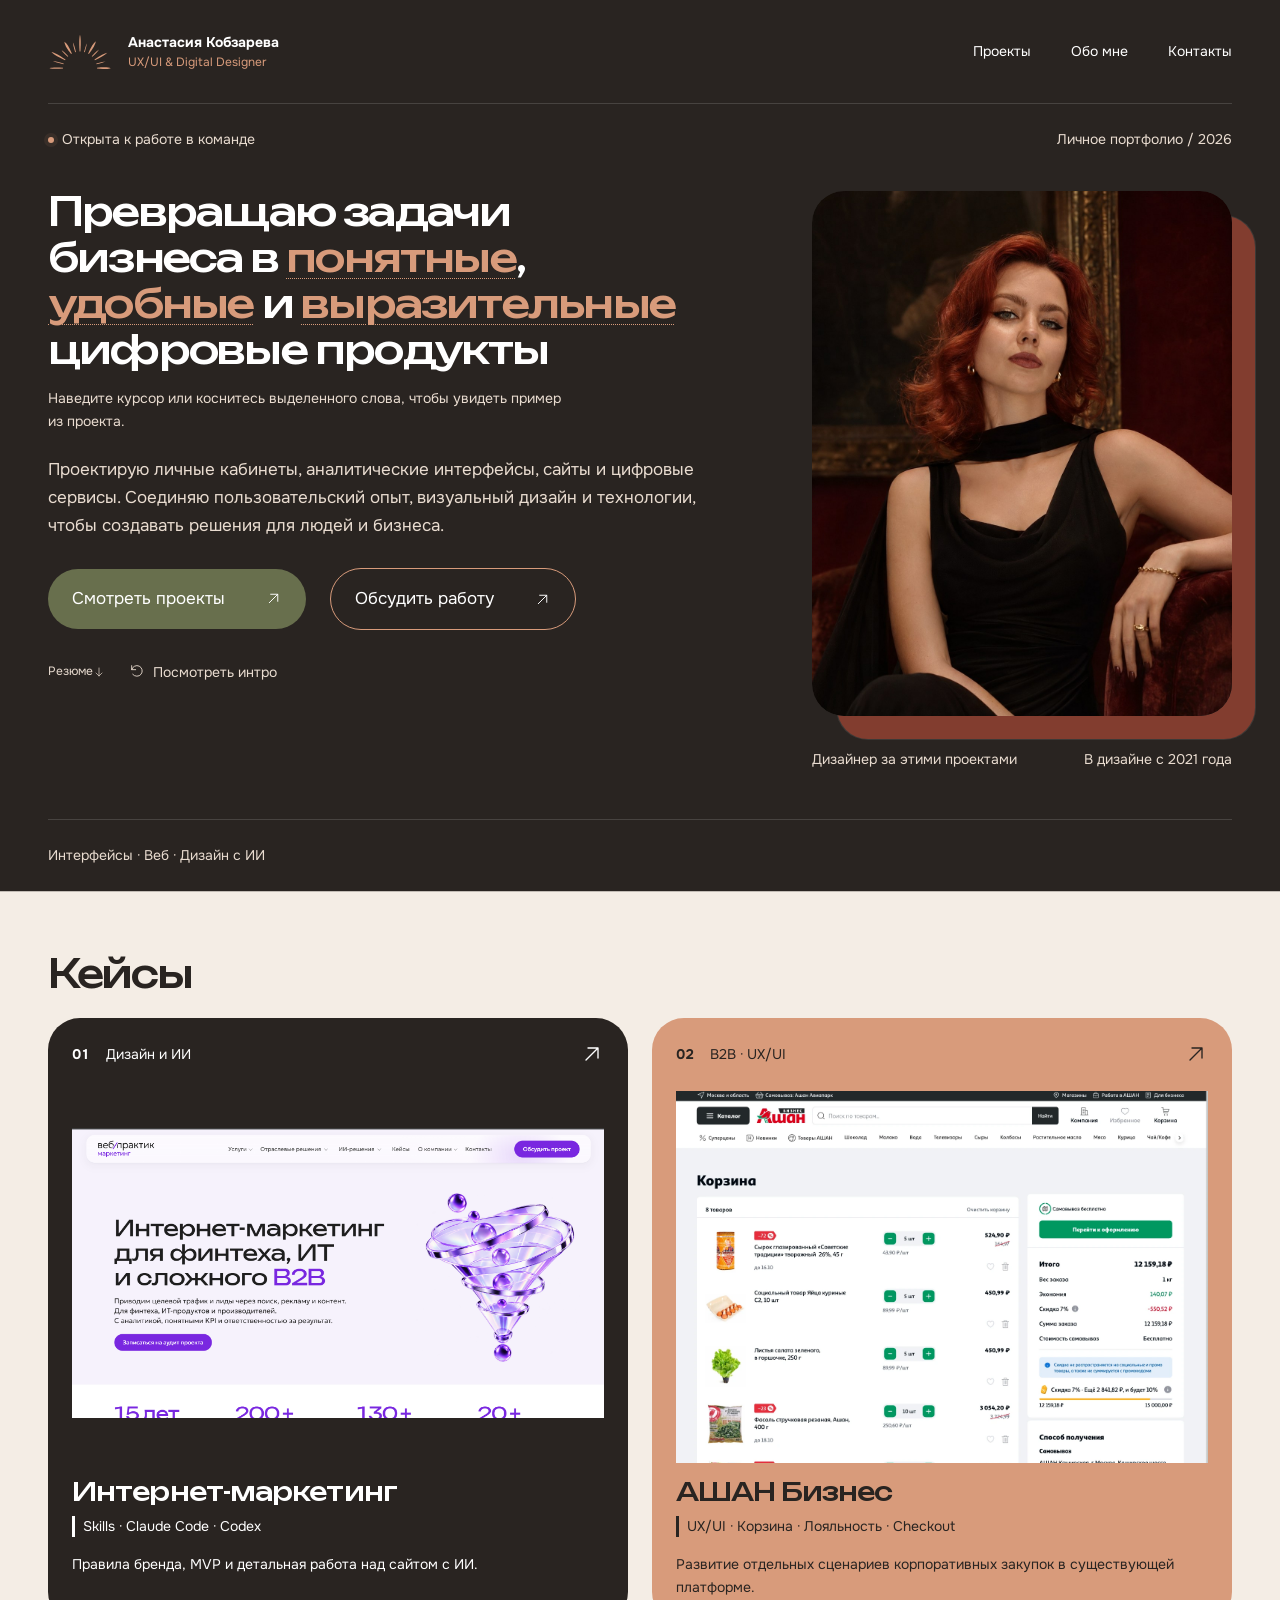
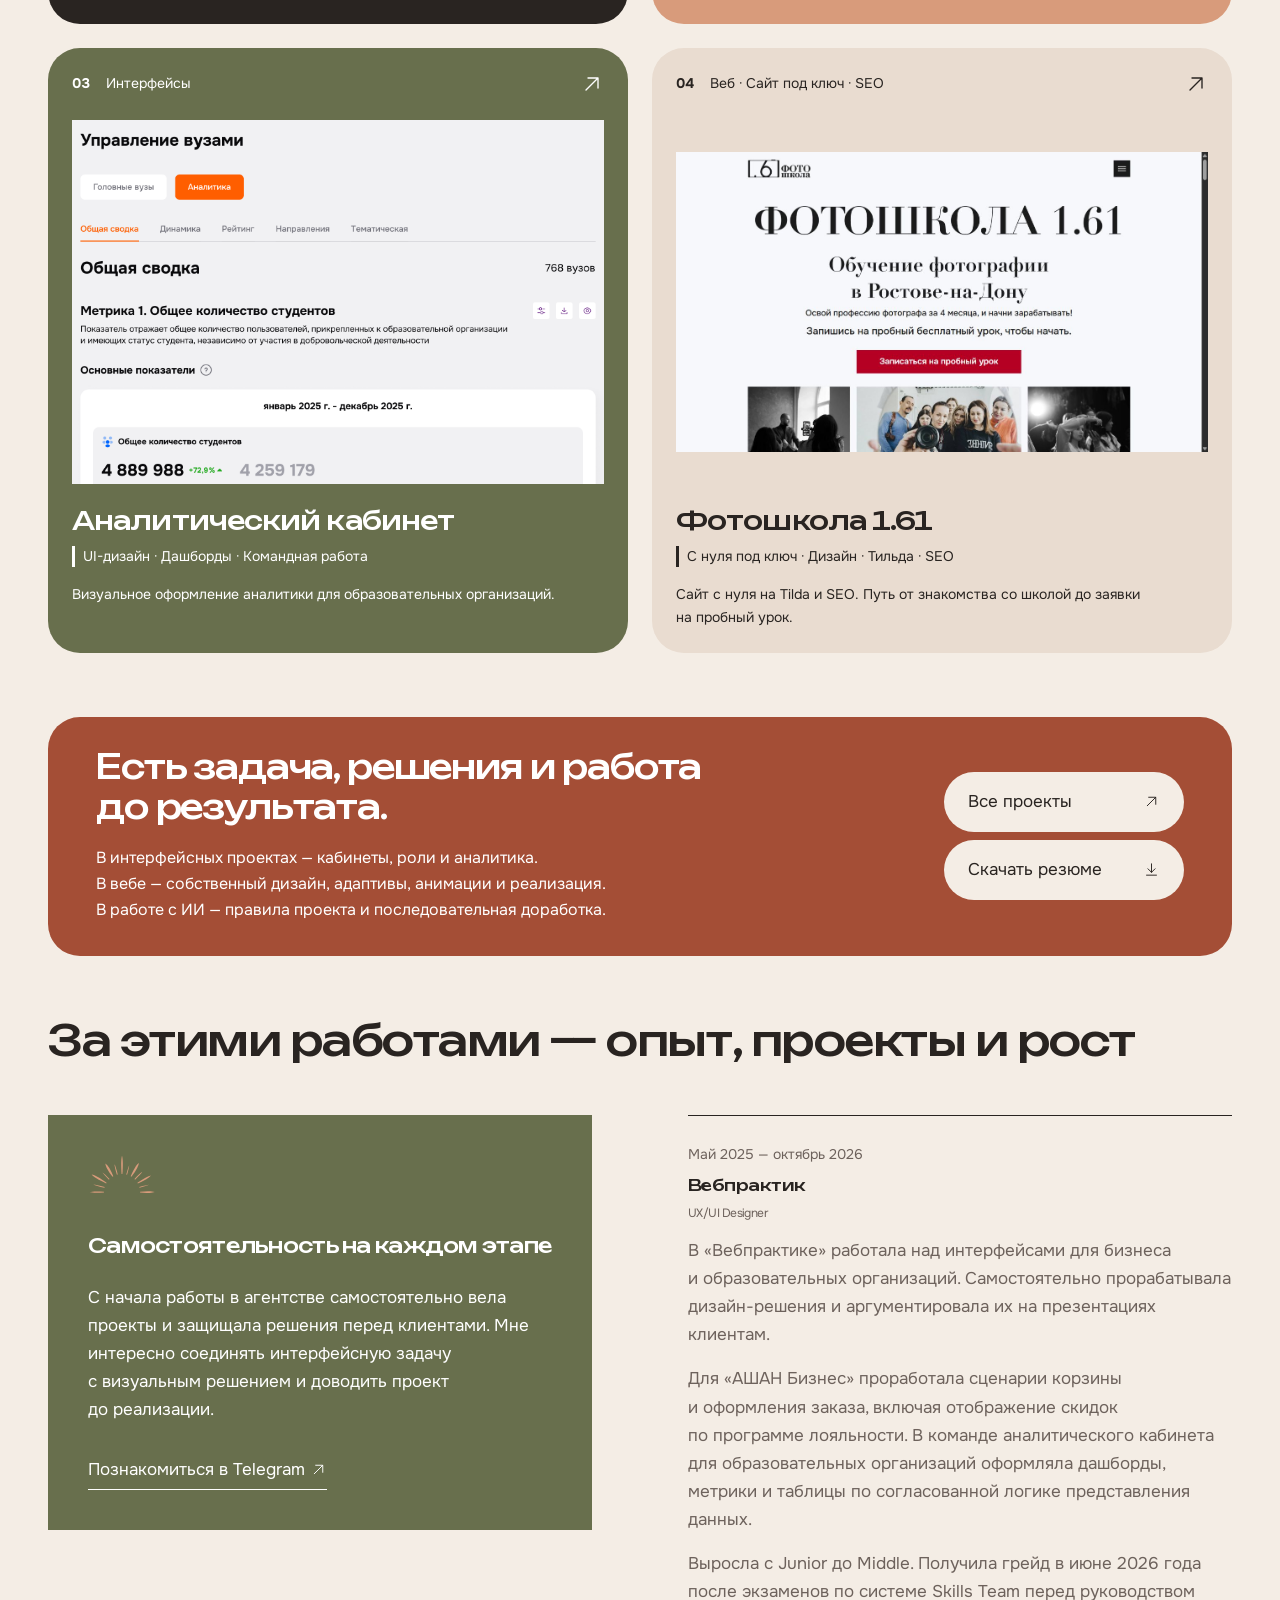
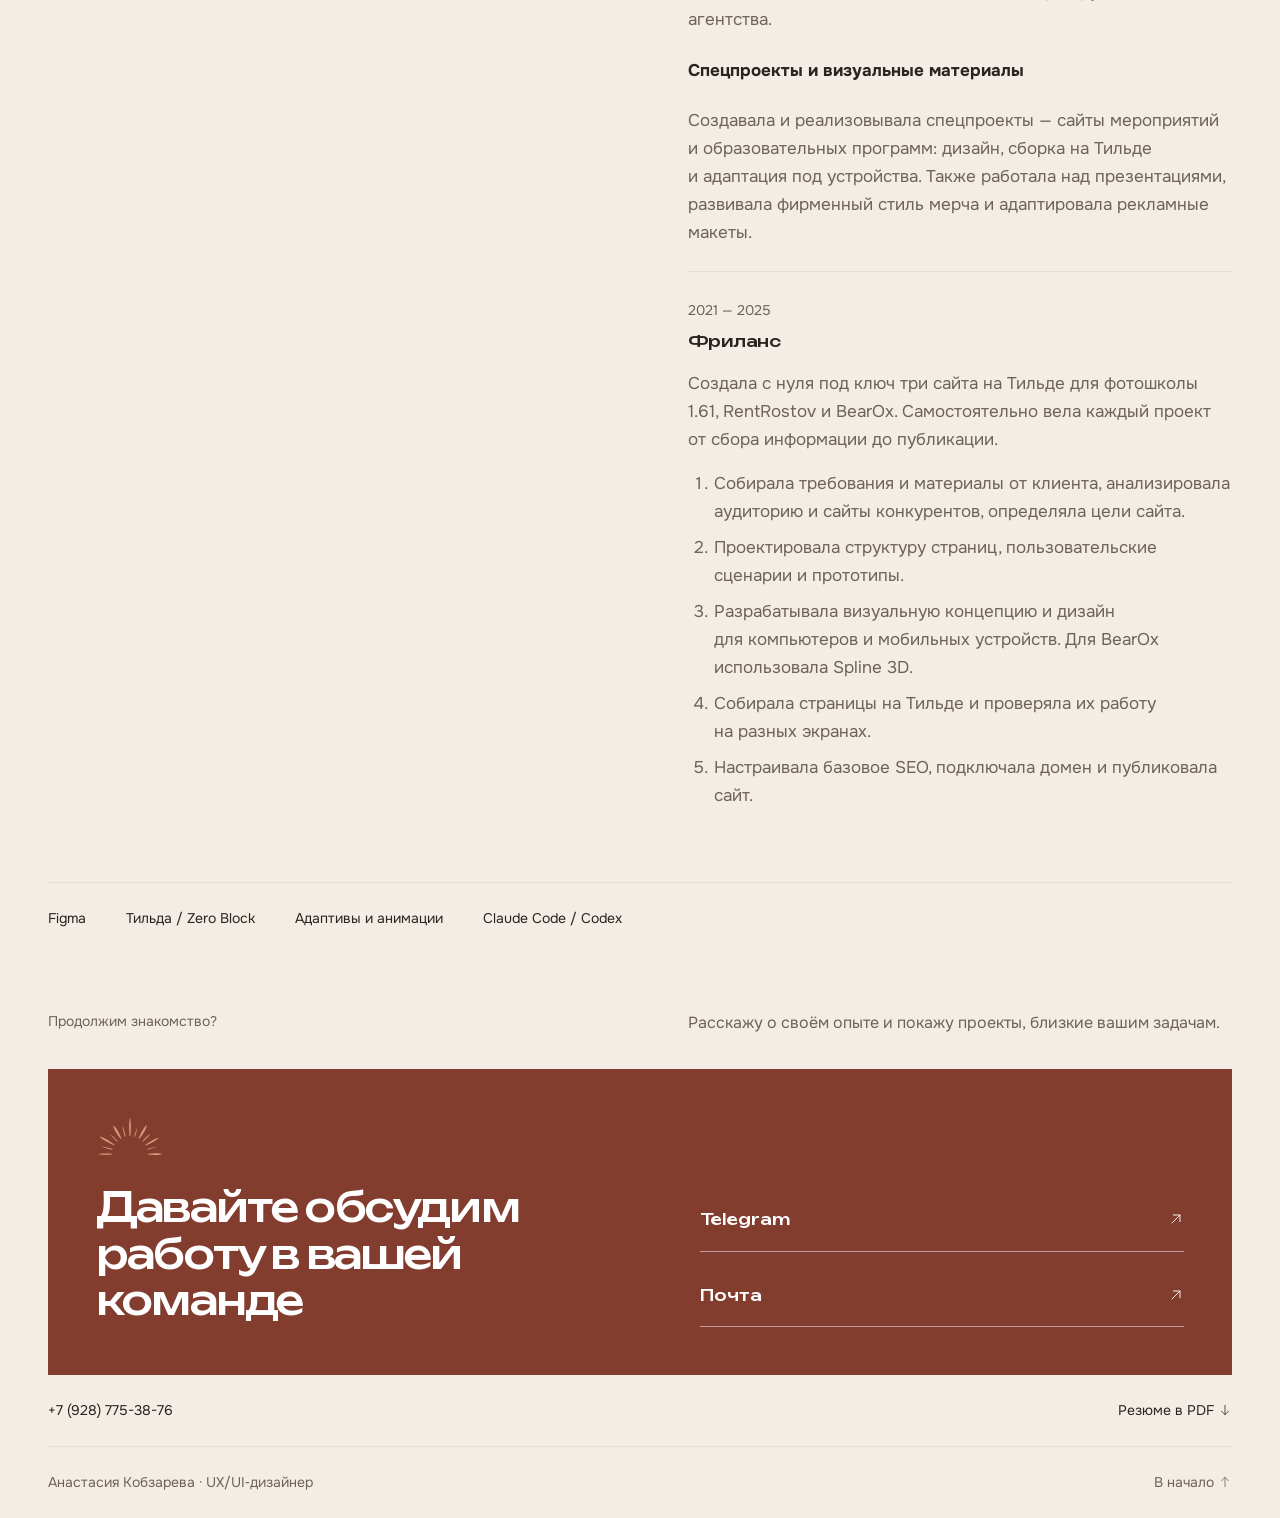
==== commit a441685f: "Refine mobile portfolio layouts" ====
--- a/index.html
+++ b/index.html
@@ -1,4 +1,4 @@
-<!doctype html><html lang="ru"><head><meta charset="utf-8"><meta name="robots" content="noindex, nofollow"><meta name="viewport" content="width=device-width,initial-scale=1"><meta name="theme-color" content="#292421"><meta name="description" content="Анастасия Кобзарева — UX/UI-дизайнер. Превращаю задачи бизнеса в понятные, удобные и выразительные цифровые продукты."><meta property="og:title" content="Анастасия Кобзарева — UX/UI-дизайнер"><meta property="og:description" content="Интерфейсы, сайты и работа с ИИ. Четыре кейса и каталог из шести проектов."><meta property="og:type" content="website"><meta property="og:image" content="https://nastasyshka1-hub.github.io/portfolio/assets/marketing-hero.png"><title>Анастасия Кобзарева — UX/UI-дизайнер</title><link rel="icon" href="assets/logo-light.svg" type="image/svg+xml"><link rel="preload" as="image" href="assets/photo_2026-11-04_05-41-19.jpg"><link rel="stylesheet" href="style.css"><link rel="stylesheet" href="motion.css"><link rel="stylesheet" href="portfolio-six.css"><link rel="stylesheet" href="brand.css"></head><body class="home portrait-home"><section class="motion-intro" hidden role="dialog" aria-modal="true" aria-label="Знакомство с Анастасией"><div class="motion-shutter motion-shutter-one" aria-hidden="true"></div><div class="motion-shutter motion-shutter-two" aria-hidden="true"></div><div class="motion-top"><span>Анастасия Кобзарева</span><button class="motion-skip" type="button">Пропустить интро <svg class="site-arrow" width="24" height="24" viewBox="0 0 24 24" fill="none" stroke="currentColor" stroke-width="1.5" stroke-linecap="round" stroke-linejoin="round" aria-hidden="true" focusable="false"><path d="M6 18 18 6 M8 6h10v10"/></svg></button></div><div class="motion-composition" aria-hidden="true"><div class="motion-frame"></div><span class="motion-echo"></span><div class="motion-scenes"></div></div><p class="motion-sr">Привет<br>Я Анастасия<br>UX/UI-дизайнер<br>В дизайне с 2021 года</p><div class="motion-bottom"><span class="motion-count" aria-hidden="true">01 / 04</span><div class="motion-progress" aria-hidden="true"><i></i></div><span class="motion-endnote">Сначала знакомство. Затем — работы.</span></div></section><a class="skip" href="#main">К содержанию</a><header class="header shell"><a class="signature" href="index.html" aria-label="Анастасия Кобзарева — главная"><span class="signature-symbol" aria-hidden="true"><img class="brand-mark" src="assets/logo-dark.svg" width="300" height="168" alt=""></span><span class="signature-text">Анастасия Кобзарева<span class="signature-role">UX/UI &amp; Digital Designer</span></span></a><nav aria-label="Главная навигация"><a href="projects.html#work">Проекты</a><a href="index.html#about">Обо мне</a><a href="#contact">Контакты</a></nav></header><main id="main"><section class="hero shell portrait-hero" id="top"><div class="hero-topline"><span class="status"><i></i> Открыта к работе в команде</span><span class="hero-edition">Личное портфолио / 2026</span></div><div class="hero-body"><div class="hero-copy"><h1>Превращаю задачи бизнеса <span class="hero-word-group">в <button type="button" class="hero-word" data-project="clear" aria-controls="word-preview" aria-expanded="false" aria-describedby="word-help">понятные</button></span>, <button type="button" class="hero-word" data-project="usable" aria-controls="word-preview" aria-expanded="false" aria-describedby="word-help">удобные</button> <span class="hero-word-group">и <button type="button" class="hero-word" data-project="expressive" aria-controls="word-preview" aria-expanded="false" aria-describedby="word-help">выразительные</button></span> цифровые продукты</h1><p class="word-help" id="word-help">Наведите курсор или коснитесь выделенного слова, чтобы увидеть пример из проекта.</p><p class="hero-description">Проектирую личные кабинеты, аналитические интерфейсы, сайты и цифровые сервисы. Соединяю пользовательский опыт, визуальный дизайн и технологии, чтобы создавать решения для людей и бизнеса.</p><div class="hero-primary-actions"><a class="button button-lime" href="#work">Смотреть проекты <span><svg class="site-arrow" width="24" height="24" viewBox="0 0 24 24" fill="none" stroke="currentColor" stroke-width="1.5" stroke-linecap="round" stroke-linejoin="round" aria-hidden="true" focusable="false"><path d="M6 18 18 6 M8 6h10v10"/></svg></span></a><a class="button hero-contact-link" href="#contact">Обсудить работу <svg class="site-arrow" width="24" height="24" viewBox="0 0 24 24" fill="none" stroke="currentColor" stroke-width="1.5" stroke-linecap="round" stroke-linejoin="round" aria-hidden="true" focusable="false"><path d="M6 18 18 6 M8 6h10v10"/></svg></a></div><div class="hero-secondary-actions"><a class="resume-link" href="assets/Anastasia-Kobzareva-Resume.pdf" download>Резюме <svg class="site-arrow" width="24" height="24" viewBox="0 0 24 24" fill="none" stroke="currentColor" stroke-width="1.5" stroke-linecap="round" stroke-linejoin="round" aria-hidden="true" focusable="false"><path d="M12 4v16 M6 14l6 6 6-6"/></svg></a><button class="intro-replay" type="button"><span aria-hidden="true"><svg class="site-arrow" viewBox="0 0 24 24" fill="none" aria-hidden="true" focusable="false"><path d="M4 10a8 8 0 1 1 1.6 7 M4 4v6h6"/></svg></span> Посмотреть интро</button></div></div><figure class="hero-portrait"><div class="portrait-frame"><img src="assets/photo_2026-11-04_05-41-19.jpg" width="1122" height="1402" alt="Анастасия Кобзарева" fetchpriority="high" decoding="async"></div><div class="word-preview" id="word-preview" role="region" aria-label="Пример из проекта" hidden><div class="word-preview-head"><span class="word-preview-label"></span></div><a class="word-preview-link"><img alt="" decoding="async"><span class="word-preview-caption"></span><span class="word-preview-open">Открыть кейс <svg class="site-arrow" width="24" height="24" viewBox="0 0 24 24" fill="none" stroke="currentColor" stroke-width="1.5" stroke-linecap="round" stroke-linejoin="round" aria-hidden="true" focusable="false"><path d="M6 18 18 6 M8 6h10v10"/></svg></span></a></div><figcaption><span>Дизайнер за этими проектами</span><span>В дизайне с 2021 года</span></figcaption></figure></div><div class="hero-foot"><span>Интерфейсы · Веб · Дизайн с ИИ</span></div></section><section class="selected shell featured-work case-list" id="work"><div class="section-heading"><h2>Кейсы</h2></div><div class="project-grid"><article class="project marketing"><a class="project-link" href="marketing.html"><div class="project-top"><span class="project-number">01</span><span>Дизайн и ИИ</span><span class="project-link-arrow" aria-hidden="true"><svg class="site-arrow" width="24" height="24" viewBox="0 0 24 24" fill="none" stroke="currentColor" stroke-width="1.5" stroke-linecap="round" stroke-linejoin="round" aria-hidden="true" focusable="false"><path d="M6 18 18 6 M8 6h10v10"/></svg></span></div><div class="project-stage"><div class="project-image"><img width="1898" height="1032" src="assets/marketing-hero.png" alt="Первый экран сайта Вебпрактик.Маркетинг" loading="lazy" decoding="async"></div></div><div class="project-title"><h2>Вебпрактик.Маркетинг</h2><span class="project-role">Skills · Claude Code · Codex</span></div><p class="project-description">Правила бренда, MVP и детальная работа над сайтом с ИИ.</p></a></article><article class="project auchan"><a class="project-link" href="auchan-business.html"><div class="project-top"><span class="project-number">02</span><span>B2B · UX/UI</span><span class="project-link-arrow" aria-hidden="true"><svg class="site-arrow" width="24" height="24" viewBox="0 0 24 24" fill="none" stroke="currentColor" stroke-width="1.5" stroke-linecap="round" stroke-linejoin="round" aria-hidden="true" focusable="false"><path d="M6 18 18 6 M8 6h10v10"/></svg></span></div><div class="project-stage"><div class="project-image"><img src="assets/auchan-basket.webp" width="1432" height="1600" alt="Оригинальный макет корзины АШАН Бизнес со скидкой по программе лояльности" loading="lazy" decoding="async"></div></div><div class="project-title"><h2>АШАН Бизнес</h2><span class="project-role">UX/UI · Корзина · Лояльность · Checkout</span></div><p class="project-description">Развитие отдельных сценариев корпоративных закупок в существующей платформе.</p></a></article><article class="project university"><a class="project-link" href="university.html"><div class="project-top"><span class="project-number">03</span><span>Интерфейсы</span><span class="project-link-arrow" aria-hidden="true"><svg class="site-arrow" width="24" height="24" viewBox="0 0 24 24" fill="none" stroke="currentColor" stroke-width="1.5" stroke-linecap="round" stroke-linejoin="round" aria-hidden="true" focusable="false"><path d="M6 18 18 6 M8 6h10v10"/></svg></span></div><div class="project-stage"><div class="project-image"><img width="1524" height="1812" src="assets/university-analytics-overview.png" alt="Реальный макет аналитики образовательных организаций" loading="lazy" decoding="async"></div></div><div class="project-title"><h2>Аналитический кабинет</h2><span class="project-role">UI-дизайн · Дашборды · Командная работа</span></div><p class="project-description">Визуальное оформление аналитики для образовательных организаций.</p></a></article><article class="project school"><a class="project-link" href="photoschool.html"><div class="project-top"><span class="project-number">04</span><span>Веб · Сайт под ключ · SEO</span><span class="project-link-arrow" aria-hidden="true"><svg class="site-arrow" width="24" height="24" viewBox="0 0 24 24" fill="none" stroke="currentColor" stroke-width="1.5" stroke-linecap="round" stroke-linejoin="round" aria-hidden="true" focusable="false"><path d="M6 18 18 6 M8 6h10v10"/></svg></span></div><div class="project-stage"><div class="project-image"><img width="1265" height="712" src="assets/photoschool-hero.png" alt="Первый экран сайта фотошколы 1.61" loading="lazy" decoding="async"></div><img width="375" height="811" class="school-mobile-peek" src="assets/photoschool-mobile.png" alt="Мобильная версия сайта фотошколы" loading="lazy" decoding="async"></div><div class="project-title"><h2>Фотошкола 1.61</h2><span class="project-role">С нуля под ключ · Дизайн · Тильда · SEO</span></div><p class="project-description">Сайт с нуля на Tilda и SEO. Путь от знакомства со школой до заявки на пробный урок.</p></a></article></div><div class="all-projects-cta"><div class="all-projects-copy"><h3>Есть задача, решения и работа до результата.</h3><p>В интерфейсных проектах — кабинеты, роли и аналитика.<br>В вебе — собственный дизайн, адаптивы, анимации и реализация.<br>В работе с ИИ — правила проекта и последовательная доработка.</p></div><div class="all-projects-actions"><a class="button" href="projects.html">Все проекты <span>06 <svg class="site-arrow" width="24" height="24" viewBox="0 0 24 24" fill="none" stroke="currentColor" stroke-width="1.5" stroke-linecap="round" stroke-linejoin="round" aria-hidden="true" focusable="false"><path d="M6 18 18 6 M8 6h10v10"/></svg></span></a><a class="button" href="assets/Anastasia-Kobzareva-Resume.pdf" download>Скачать резюме <span><svg class="site-arrow" width="24" height="24" viewBox="0 0 24 24" fill="none" stroke="currentColor" stroke-width="1.5" stroke-linecap="round" stroke-linejoin="round" aria-hidden="true" focusable="false"><path d="M12 4v12 M7 11l5 5 5-5 M5 20h14"/></svg></span></a></div></div></section><section class="about shell" id="about"><div class="section-heading"><h2 class="about-title">За этими работами — опыт, проекты и рост</h2></div><div class="about-grid"><div class="about-intro"><span class="about-mark" aria-hidden="true"><img class="brand-mark" src="assets/logo-dark.svg" width="300" height="168" alt=""></span><h3>Самостоятельность на&nbsp;каждом этапе</h3><p>С начала работы в агентстве самостоятельно вела проекты и защищала решения перед клиентами. Мне интересно соединять интерфейсную задачу с визуальным решением и доводить проект до реализации.</p><a class="text-link" href="https://t.me/Anastasia_Website" target="_blank" rel="noopener noreferrer">Познакомиться в Telegram <svg class="site-arrow" width="24" height="24" viewBox="0 0 24 24" fill="none" stroke="currentColor" stroke-width="1.5" stroke-linecap="round" stroke-linejoin="round" aria-hidden="true" focusable="false"><path d="M6 18 18 6 M8 6h10v10"/></svg></a></div><div class="experience"><div class="job"><span class="eyebrow">Май 2025 — октябрь 2026</span><h3>Вебпрактик <span>UX/UI Designer</span></h3>
+<!doctype html><html lang="ru"><head><meta charset="utf-8"><meta name="robots" content="noindex, nofollow"><meta name="viewport" content="width=device-width,initial-scale=1"><meta name="theme-color" content="#292421"><meta name="description" content="Анастасия Кобзарева — UX/UI-дизайнер. Превращаю задачи бизнеса в понятные, удобные и выразительные цифровые продукты."><meta property="og:title" content="Анастасия Кобзарева — UX/UI-дизайнер"><meta property="og:description" content="Интерфейсы, сайты и работа с ИИ. Четыре кейса и каталог из шести проектов."><meta property="og:type" content="website"><meta property="og:image" content="https://nastasyshka1-hub.github.io/portfolio/assets/marketing-hero.png"><title>Анастасия Кобзарева — UX/UI-дизайнер</title><link rel="icon" href="assets/logo-light.svg" type="image/svg+xml"><link rel="preload" as="image" href="assets/photo_2026-11-04_05-41-19.jpg"><link rel="stylesheet" href="style.css"><link rel="stylesheet" href="motion.css"><link rel="stylesheet" href="portfolio-six.css"><link rel="stylesheet" href="brand.css"></head><body class="home portrait-home"><section class="motion-intro" hidden role="dialog" aria-modal="true" aria-label="Знакомство с Анастасией"><div class="motion-shutter motion-shutter-one" aria-hidden="true"></div><div class="motion-shutter motion-shutter-two" aria-hidden="true"></div><div class="motion-top"><span>Анастасия Кобзарева</span><button class="motion-skip" type="button">Пропустить интро <svg class="site-arrow" width="24" height="24" viewBox="0 0 24 24" fill="none" stroke="currentColor" stroke-width="1.5" stroke-linecap="round" stroke-linejoin="round" aria-hidden="true" focusable="false"><path d="M6 18 18 6 M8 6h10v10"/></svg></button></div><div class="motion-composition" aria-hidden="true"><div class="motion-frame"></div><span class="motion-echo"></span><div class="motion-scenes"></div></div><p class="motion-sr">Привет<br>Я Анастасия<br>UX/UI-дизайнер<br>В дизайне с 2021 года</p><div class="motion-bottom"><span class="motion-count" aria-hidden="true">01 / 04</span><div class="motion-progress" aria-hidden="true"><i></i></div><span class="motion-endnote">Сначала знакомство. Затем — работы.</span></div></section><a class="skip" href="#main">К содержанию</a><header class="header shell"><a class="signature" href="index.html" aria-label="Анастасия Кобзарева — главная"><span class="signature-symbol" aria-hidden="true"><img class="brand-mark" src="assets/logo-dark.svg" width="300" height="168" alt=""></span><span class="signature-text">Анастасия Кобзарева<span class="signature-role">UX/UI &amp; Digital Designer</span></span></a><nav aria-label="Главная навигация"><a href="projects.html">Проекты</a><a href="index.html#about">Обо мне</a><a href="#contact">Контакты</a></nav></header><main id="main"><section class="hero shell portrait-hero" id="top"><div class="hero-topline"><span class="status"><i></i> Открыта к работе в команде</span><span class="hero-edition">Личное портфолио / 2026</span></div><div class="hero-body"><div class="hero-copy"><h1>Превращаю задачи бизнеса <span class="hero-word-group">в <button type="button" class="hero-word" data-project="clear" aria-controls="word-preview" aria-expanded="false" aria-describedby="word-help">понятные</button></span>, <button type="button" class="hero-word" data-project="usable" aria-controls="word-preview" aria-expanded="false" aria-describedby="word-help">удобные</button> <span class="hero-word-group">и <button type="button" class="hero-word" data-project="expressive" aria-controls="word-preview" aria-expanded="false" aria-describedby="word-help">выразительные</button></span> цифровые продукты</h1><p class="word-help" id="word-help">Наведите курсор или коснитесь выделенного слова, чтобы увидеть пример из проекта.</p><p class="hero-description">Проектирую личные кабинеты, аналитические интерфейсы, сайты и цифровые сервисы. Соединяю пользовательский опыт, визуальный дизайн и технологии, чтобы создавать решения для людей и бизнеса.</p><div class="hero-primary-actions"><a class="button button-lime" href="#work">Смотреть проекты <span><svg class="site-arrow" width="24" height="24" viewBox="0 0 24 24" fill="none" stroke="currentColor" stroke-width="1.5" stroke-linecap="round" stroke-linejoin="round" aria-hidden="true" focusable="false"><path d="M6 18 18 6 M8 6h10v10"/></svg></span></a><a class="button hero-contact-link" href="#contact">Обсудить работу <svg class="site-arrow" width="24" height="24" viewBox="0 0 24 24" fill="none" stroke="currentColor" stroke-width="1.5" stroke-linecap="round" stroke-linejoin="round" aria-hidden="true" focusable="false"><path d="M6 18 18 6 M8 6h10v10"/></svg></a></div><div class="hero-secondary-actions"><a class="resume-link" href="assets/Anastasia-Kobzareva-Resume.pdf" download>Резюме <svg class="site-arrow" width="24" height="24" viewBox="0 0 24 24" fill="none" stroke="currentColor" stroke-width="1.5" stroke-linecap="round" stroke-linejoin="round" aria-hidden="true" focusable="false"><path d="M12 4v16 M6 14l6 6 6-6"/></svg></a><button class="intro-replay" type="button"><span aria-hidden="true"><svg class="site-arrow" viewBox="0 0 24 24" fill="none" aria-hidden="true" focusable="false"><path d="M4 10a8 8 0 1 1 1.6 7 M4 4v6h6"/></svg></span> Посмотреть интро</button></div></div><figure class="hero-portrait"><div class="portrait-frame"><img src="assets/photo_2026-11-04_05-41-19.jpg" width="1122" height="1402" alt="Анастасия Кобзарева" fetchpriority="high" decoding="async"></div><div class="word-preview" id="word-preview" role="region" aria-label="Пример из проекта" hidden><div class="word-preview-head"><span class="word-preview-label"></span></div><a class="word-preview-link"><img alt="" decoding="async"><span class="word-preview-caption"></span><span class="word-preview-open">Открыть кейс <svg class="site-arrow" width="24" height="24" viewBox="0 0 24 24" fill="none" stroke="currentColor" stroke-width="1.5" stroke-linecap="round" stroke-linejoin="round" aria-hidden="true" focusable="false"><path d="M6 18 18 6 M8 6h10v10"/></svg></span></a></div><figcaption><span>Дизайнер за этими проектами</span><span>В дизайне с 2021 года</span></figcaption></figure></div><div class="hero-foot"><span>Интерфейсы · Веб · Дизайн с ИИ</span></div></section><section class="selected shell featured-work case-list" id="work"><div class="section-heading"><h2>Кейсы</h2></div><div class="project-grid"><article class="project marketing"><a class="project-link" href="marketing.html"><div class="project-top"><span class="project-number">01</span><span>Дизайн и ИИ</span><span class="project-link-arrow" aria-hidden="true"><svg class="site-arrow" width="24" height="24" viewBox="0 0 24 24" fill="none" stroke="currentColor" stroke-width="1.5" stroke-linecap="round" stroke-linejoin="round" aria-hidden="true" focusable="false"><path d="M6 18 18 6 M8 6h10v10"/></svg></span></div><div class="project-stage"><div class="project-image"><img width="1898" height="1032" src="assets/marketing-hero.png" alt="Первый экран сайта Вебпрактик.Маркетинг" loading="lazy" decoding="async"></div></div><div class="project-title"><h2>Интернет-маркетинг</h2><span class="project-role">Skills · Claude Code · Codex</span></div><p class="project-description">Правила бренда, MVP и детальная работа над сайтом с ИИ.</p></a></article><article class="project auchan"><a class="project-link" href="auchan-business.html"><div class="project-top"><span class="project-number">02</span><span>B2B · UX/UI</span><span class="project-link-arrow" aria-hidden="true"><svg class="site-arrow" width="24" height="24" viewBox="0 0 24 24" fill="none" stroke="currentColor" stroke-width="1.5" stroke-linecap="round" stroke-linejoin="round" aria-hidden="true" focusable="false"><path d="M6 18 18 6 M8 6h10v10"/></svg></span></div><div class="project-stage"><div class="project-image"><img src="assets/auchan-basket.webp" width="1432" height="1600" alt="Оригинальный макет корзины АШАН Бизнес со скидкой по программе лояльности" loading="lazy" decoding="async"></div></div><div class="project-title"><h2>АШАН Бизнес</h2><span class="project-role">UX/UI · Корзина · Лояльность · Checkout</span></div><p class="project-description">Развитие отдельных сценариев корпоративных закупок в существующей платформе.</p></a></article><article class="project university"><a class="project-link" href="university.html"><div class="project-top"><span class="project-number">03</span><span>Интерфейсы</span><span class="project-link-arrow" aria-hidden="true"><svg class="site-arrow" width="24" height="24" viewBox="0 0 24 24" fill="none" stroke="currentColor" stroke-width="1.5" stroke-linecap="round" stroke-linejoin="round" aria-hidden="true" focusable="false"><path d="M6 18 18 6 M8 6h10v10"/></svg></span></div><div class="project-stage"><div class="project-image"><img width="1524" height="1812" src="assets/university-analytics-overview.png" alt="Реальный макет аналитики образовательных организаций" loading="lazy" decoding="async"></div></div><div class="project-title"><h2>Аналитический кабинет</h2><span class="project-role">UI-дизайн · Дашборды · Командная работа</span></div><p class="project-description">Визуальное оформление аналитики для образовательных организаций.</p></a></article><article class="project school"><a class="project-link" href="photoschool.html"><div class="project-top"><span class="project-number">04</span><span>Веб · Сайт под ключ · SEO</span><span class="project-link-arrow" aria-hidden="true"><svg class="site-arrow" width="24" height="24" viewBox="0 0 24 24" fill="none" stroke="currentColor" stroke-width="1.5" stroke-linecap="round" stroke-linejoin="round" aria-hidden="true" focusable="false"><path d="M6 18 18 6 M8 6h10v10"/></svg></span></div><div class="project-stage"><div class="project-image"><img width="1265" height="712" src="assets/photoschool-hero.png" alt="Первый экран сайта фотошколы 1.61" loading="lazy" decoding="async"></div><img width="375" height="811" class="school-mobile-peek" src="assets/photoschool-mobile.png" alt="Мобильная версия сайта фотошколы" loading="lazy" decoding="async"></div><div class="project-title"><h2>Фотошкола 1.61</h2><span class="project-role">С нуля под ключ · Дизайн · Тильда · SEO</span></div><p class="project-description">Сайт с нуля на Tilda и SEO. Путь от знакомства со школой до заявки на пробный урок.</p></a></article></div><div class="all-projects-cta"><div class="all-projects-copy"><h3>Есть задача, решения и работа до результата.</h3><p>В интерфейсных проектах — кабинеты, роли и аналитика.<br>В вебе — собственный дизайн, адаптивы, анимации и реализация.<br>В работе с ИИ — правила проекта и последовательная доработка.</p></div><div class="all-projects-actions"><a class="button" href="projects.html">Все проекты <span><svg class="site-arrow" width="24" height="24" viewBox="0 0 24 24" fill="none" stroke="currentColor" stroke-width="1.5" stroke-linecap="round" stroke-linejoin="round" aria-hidden="true" focusable="false"><path d="M6 18 18 6 M8 6h10v10"/></svg></span></a><a class="button" href="assets/Anastasia-Kobzareva-Resume.pdf" download>Скачать резюме <span><svg class="site-arrow" width="24" height="24" viewBox="0 0 24 24" fill="none" stroke="currentColor" stroke-width="1.5" stroke-linecap="round" stroke-linejoin="round" aria-hidden="true" focusable="false"><path d="M12 4v12 M7 11l5 5 5-5 M5 20h14"/></svg></span></a></div></div></section><section class="about shell" id="about"><div class="section-heading"><h2 class="about-title">За этими работами — опыт, проекты и рост</h2></div><div class="about-grid"><div class="about-intro"><span class="about-mark" aria-hidden="true"><img class="brand-mark" src="assets/logo-dark.svg" width="300" height="168" alt=""></span><h3>Самостоятельность на&nbsp;каждом этапе</h3><p>С начала работы в агентстве самостоятельно вела проекты и защищала решения перед клиентами. Мне интересно соединять интерфейсную задачу с визуальным решением и доводить проект до реализации.</p><a class="text-link" href="https://t.me/Anastasia_Website" target="_blank" rel="noopener noreferrer">Познакомиться в Telegram <svg class="site-arrow" width="24" height="24" viewBox="0 0 24 24" fill="none" stroke="currentColor" stroke-width="1.5" stroke-linecap="round" stroke-linejoin="round" aria-hidden="true" focusable="false"><path d="M6 18 18 6 M8 6h10v10"/></svg></a></div><div class="experience"><div class="job"><span class="eyebrow">Май 2025 — октябрь 2026</span><h3>Вебпрактик <span>UX/UI Designer</span></h3>
 <p>В&nbsp;«Вебпрактике» работала над интерфейсами для бизнеса и образовательных организаций. Самостоятельно прорабатывала дизайн-решения и аргументировала их на&nbsp;презентациях клиентам.</p>
 <p>Для «АШАН Бизнес» проработала сценарии корзины и оформления заказа, включая отображение скидок по&nbsp;программе лояльности. В&nbsp;команде аналитического кабинета для образовательных организаций оформляла дашборды, метрики и таблицы по&nbsp;согласованной логике представления данных.</p>
 <p>Выросла с&nbsp;Junior до&nbsp;Middle. Получила грейд в&nbsp;июне 2026 года после экзаменов по&nbsp;системе Skills Team перед руководством агентства.</p>
@@ -10,4 +10,4 @@
   <li>Разрабатывала визуальную концепцию и дизайн для компьютеров и&nbsp;мобильных устройств. Для BearOx использовала Spline&nbsp;3D.</li>
   <li>Собирала страницы на&nbsp;Тильде и проверяла их работу на&nbsp;разных экранах.</li>
   <li>Настраивала базовое SEO, подключала домен и публиковала сайт.</li>
-</ol></div></div></div><div class="skills"><span>Figma</span><span>Тильда / Zero Block</span><span>Адаптивы и анимации</span><span>Claude Code / Codex</span></div></section></main><section class="contact shell" id="contact"><div class="contact-intro"><span class="eyebrow">Продолжим знакомство?</span><p>Расскажу о своём опыте и покажу проекты, близкие вашим задачам.</p></div><div class="contact-panel"><div><span class="contact-star" aria-hidden="true"><img class="brand-mark" src="assets/logo-dark.svg" width="300" height="168" alt=""></span><h2 class="contact-title"><span>Давайте обсудим</span><span>работу в вашей</span><span>команде</span></h2></div><div class="contact-links"><a href="https://t.me/Anastasia_Website" target="_blank" rel="noopener noreferrer">Telegram <span><svg class="site-arrow" width="24" height="24" viewBox="0 0 24 24" fill="none" stroke="currentColor" stroke-width="1.5" stroke-linecap="round" stroke-linejoin="round" aria-hidden="true" focusable="false"><path d="M6 18 18 6 M8 6h10v10"/></svg></span></a><a href="mailto:nastasyshka1@gmail.com">Почта <span><svg class="site-arrow" width="24" height="24" viewBox="0 0 24 24" fill="none" stroke="currentColor" stroke-width="1.5" stroke-linecap="round" stroke-linejoin="round" aria-hidden="true" focusable="false"><path d="M6 18 18 6 M8 6h10v10"/></svg></span></a></div></div><div class="contact-foot"><a href="tel:+79287753876">+7 (928) 775-38-76</a><a href="assets/Anastasia-Kobzareva-Resume.pdf" download>Резюме в PDF <svg class="site-arrow" width="24" height="24" viewBox="0 0 24 24" fill="none" stroke="currentColor" stroke-width="1.5" stroke-linecap="round" stroke-linejoin="round" aria-hidden="true" focusable="false"><path d="M12 4v16 M6 14l6 6 6-6"/></svg></a></div></section><footer class="shell footer"><span>Анастасия Кобзарева · UX/UI-дизайнер</span><a href="#top">В начало <svg class="site-arrow" width="24" height="24" viewBox="0 0 24 24" fill="none" stroke="currentColor" stroke-width="1.5" stroke-linecap="round" stroke-linejoin="round" aria-hidden="true" focusable="false"><path d="M12 20V4 M6 10l6-6 6 6"/></svg></a></footer><aside class="motion-reviewbar" hidden aria-label="Локальное сравнение вариантов"><span class="motion-variant-label"></span><a href="index.html?intro=a&amp;preview=1">Вариант А</a><a href="index.html?intro=b&amp;preview=1">Вариант Б</a><button type="button" class="review-replay">Повторить</button><a href="motion-preview.html">К сравнению <svg class="site-arrow" width="24" height="24" viewBox="0 0 24 24" fill="none" stroke="currentColor" stroke-width="1.5" stroke-linecap="round" stroke-linejoin="round" aria-hidden="true" focusable="false"><path d="M6 18 18 6 M8 6h10v10"/></svg></a></aside><script src="script.js"></script><script src="motion.js?v=4"></script></body></html>+</ol></div></div></div><div class="skills"><span>Figma</span><span>Тильда / Zero Block</span><span>Адаптивы и анимации</span><span>Claude Code / Codex</span></div></section></main><section class="contact shell" id="contact"><div class="contact-intro"><span class="eyebrow contact-kicker" role="heading" aria-level="2">Продолжим знакомство?</span><p>Расскажу о своём опыте и покажу проекты, близкие вашим задачам.</p></div><div class="contact-panel"><div><span class="contact-star" aria-hidden="true"><img class="brand-mark" src="assets/logo-dark.svg" width="300" height="168" alt=""></span><h2 class="contact-title"><span>Давайте обсудим</span><span>работу в вашей</span><span>команде</span></h2></div><div class="contact-links"><a href="https://t.me/Anastasia_Website" target="_blank" rel="noopener noreferrer">Telegram <span><svg class="site-arrow" width="24" height="24" viewBox="0 0 24 24" fill="none" stroke="currentColor" stroke-width="1.5" stroke-linecap="round" stroke-linejoin="round" aria-hidden="true" focusable="false"><path d="M6 18 18 6 M8 6h10v10"/></svg></span></a><a href="mailto:nastasyshka1@gmail.com">Почта <span><svg class="site-arrow" width="24" height="24" viewBox="0 0 24 24" fill="none" stroke="currentColor" stroke-width="1.5" stroke-linecap="round" stroke-linejoin="round" aria-hidden="true" focusable="false"><path d="M6 18 18 6 M8 6h10v10"/></svg></span></a></div></div><div class="contact-foot"><a href="tel:+79287753876">+7 (928) 775-38-76</a><a href="assets/Anastasia-Kobzareva-Resume.pdf" download>Резюме в PDF <svg class="site-arrow" width="24" height="24" viewBox="0 0 24 24" fill="none" stroke="currentColor" stroke-width="1.5" stroke-linecap="round" stroke-linejoin="round" aria-hidden="true" focusable="false"><path d="M12 4v16 M6 14l6 6 6-6"/></svg></a></div></section><footer class="shell footer"><span>Анастасия Кобзарева · UX/UI&#8209;дизайнер</span><a href="#top">В&nbsp;начало <svg class="site-arrow" width="24" height="24" viewBox="0 0 24 24" fill="none" stroke="currentColor" stroke-width="1.5" stroke-linecap="round" stroke-linejoin="round" aria-hidden="true" focusable="false"><path d="M12 20V4 M6 10l6-6 6 6"/></svg></a></footer><aside class="motion-reviewbar" hidden aria-label="Локальное сравнение вариантов"><span class="motion-variant-label"></span><a href="index.html?intro=a&amp;preview=1">Вариант А</a><a href="index.html?intro=b&amp;preview=1">Вариант Б</a><button type="button" class="review-replay">Повторить</button><a href="motion-preview.html">К сравнению <svg class="site-arrow" width="24" height="24" viewBox="0 0 24 24" fill="none" stroke="currentColor" stroke-width="1.5" stroke-linecap="round" stroke-linejoin="round" aria-hidden="true" focusable="false"><path d="M6 18 18 6 M8 6h10v10"/></svg></a></aside><script src="script.js"></script><script src="motion.js?v=4"></script></body></html>
--- a/brand.css
+++ b/brand.css
@@ -666,3 +666,424 @@
   font-size: clamp(22px, 3vw, 48px);
   overflow-wrap: normal;
 }
+
+/* Mobile layout shared by the home page, catalog and case studies. */
+.signature-mobile {
+  display: none;
+}
+
+@media (max-width: 768px) {
+  :root {
+    --corner-radius: 24px;
+  }
+
+  body {
+    font-size: 16px;
+    line-height: 1.4;
+  }
+
+  .shell {
+    width: calc(100% - 32px);
+  }
+
+  .header.shell {
+    display: grid;
+    grid-template-columns: minmax(0, 1fr);
+    height: auto;
+    min-height: 0;
+    gap: 8px;
+    padding-block: 16px 0;
+  }
+
+  .header .signature {
+    gap: 8px;
+    font-size: 14px;
+  }
+
+  .header .signature-symbol {
+    flex-basis: 48px;
+  }
+
+  .header .signature-legacy {
+    display: none;
+  }
+
+  .header .signature-mobile {
+    display: grid;
+  }
+
+  .header .signature-role {
+    font-size: 14px;
+  }
+
+  body:not(.home) .header .signature-role {
+    color: var(--terracotta-dark);
+  }
+
+  .header nav {
+    width: 100%;
+    display: flex;
+    justify-content: space-between;
+    gap: 8px;
+  }
+
+  .header nav a,
+  .header .nav-contact {
+    display: inline-flex;
+    align-items: center;
+    min-height: 44px;
+    font-size: 14px;
+    border: 0;
+    padding: 0;
+  }
+
+  .header .nav-count,
+  .header .nav-contact > span,
+  .hero-edition,
+  .portrait-hero .hero-portrait figcaption > span + span {
+    display: none;
+  }
+
+  .portrait-hero .hero-body {
+    grid-template-columns: minmax(0, 1fr);
+    gap: 16px;
+    padding-block: 16px 40px;
+  }
+
+  .portrait-hero .hero-copy {
+    display: contents;
+  }
+
+  .portrait-hero .hero-portrait {
+    grid-area: 1 / 1;
+    max-width: 320px;
+    justify-self: center;
+    margin: 0;
+  }
+
+  .portrait-hero .portrait-frame {
+    height: auto;
+    aspect-ratio: 4 / 5;
+    box-shadow: none;
+  }
+
+  .portrait-hero .hero-portrait figcaption {
+    margin-top: 8px;
+    font-size: 14px;
+  }
+
+  .portrait-hero h1 {
+    grid-area: 2 / 1;
+    font-size: clamp(24px, 7.1vw, 32px);
+    line-height: 1.2;
+    overflow-wrap: normal;
+    margin: 0;
+  }
+
+  .portrait-hero .hero-word {
+    overflow-wrap: normal;
+  }
+
+  .portrait-hero .word-help {
+    grid-area: 3 / 1;
+    margin: 0;
+    font-size: 14px;
+    line-height: 1.4;
+  }
+
+  .portrait-hero .hero-primary-actions {
+    grid-area: 4 / 1;
+    display: grid;
+    gap: 8px;
+    margin: 0;
+  }
+
+  .portrait-hero .hero-primary-actions .button {
+    width: 100%;
+    margin: 0;
+  }
+
+  .portrait-hero .hero-description {
+    grid-area: 5 / 1;
+    margin: 0;
+    font-size: 16px;
+    line-height: 1.4;
+  }
+
+  .portrait-hero .hero-secondary-actions {
+    grid-area: 6 / 1;
+    display: flex;
+    flex-wrap: wrap;
+    align-items: center;
+    gap: 24px;
+    margin: 0;
+  }
+
+  .hero-secondary-actions :is(.resume-link, .intro-replay) {
+    display: inline-flex;
+    align-items: center;
+    gap: 8px;
+    min-height: 44px;
+    font-size: 14px;
+  }
+
+  .hero-secondary-actions .site-arrow,
+  .all-projects-actions .site-arrow {
+    width: 16px;
+    height: 16px;
+  }
+
+  .hero-foot > span {
+    max-width: none;
+    white-space: nowrap;
+  }
+
+  .hero-topline,
+  .hero-foot {
+    font-size: 14px;
+    padding-block: 16px;
+  }
+
+  .featured-work,
+  .catalog-header,
+  .case-header,
+  .about,
+  .projects-page .case-list {
+    padding-block: 40px;
+  }
+
+  .projects-page .case-list {
+    padding-top: 0;
+  }
+
+  .case-list .project-grid {
+    grid-template-columns: minmax(0, 1fr);
+    gap: 24px;
+  }
+
+  .case-list .project-grid > .project > .project-link {
+    padding: 24px;
+  }
+
+  .case-list .project-grid .project-title h2 {
+    font-size: 24px;
+    line-height: 1.2;
+    overflow-wrap: normal;
+  }
+
+  .case-list :is(.project-role, .project-top),
+  .case-breadcrumb,
+  .catalog-breadcrumb {
+    font-size: 14px;
+    line-height: 1.4;
+  }
+
+  .case-list .project-description {
+    font-size: 16px;
+    line-height: 1.4;
+  }
+
+  .case-list .project-grid .project-image img,
+  main :is(.case-figure, .metric-scene) .image-button,
+  main :is(.case-figure, .metric-scene) .image-button img {
+    border-radius: 16px;
+  }
+
+  .case-list .project-grid .project .project-image {
+    inset: 0;
+  }
+
+  .featured-work .section-heading,
+  .about .section-heading {
+    margin-bottom: 16px;
+  }
+
+  .featured-work .all-projects-cta {
+    margin-top: 40px;
+  }
+
+  .button,
+  .image-toolbar button {
+    border-radius: 16px;
+  }
+
+  .about-intro,
+  .contact-panel {
+    padding: 24px;
+    border-radius: 24px;
+  }
+
+  .experience .job {
+    padding-block: 24px 8px;
+  }
+
+  .experience .job + .job {
+    margin-top: 24px;
+  }
+
+  .experience .job :is(h3, h4) {
+    margin: 8px 0;
+    color: var(--terracotta);
+    font: 500 24px/1.2 Bounded, sans-serif;
+  }
+
+  .experience .job h4 {
+    margin-top: 24px;
+  }
+
+  .experience .job h3 span,
+  .eyebrow,
+  .section-label,
+  .case-meta dt,
+  .case-note,
+  .metric-heading > span,
+  .case-figure figcaption,
+  .metric-scene figcaption {
+    font-size: 14px;
+    line-height: 1.4;
+  }
+
+  .experience .job :is(p, .job-process),
+  .contact-intro p {
+    color: var(--ink);
+    font-size: 16px;
+    line-height: 1.4;
+  }
+
+  .catalog-breadcrumb .plain-link {
+    border: 0;
+    padding: 0;
+    color: var(--muted);
+  }
+
+  .catalog-breadcrumb .plain-link:is(:hover, :focus-visible) {
+    color: var(--terracotta-dark);
+  }
+
+  .case-header h1,
+  .case-story h2,
+  .next-case h2 {
+    overflow-wrap: normal;
+    hyphens: none;
+    line-height: 1.2;
+  }
+
+  .case-header h1 {
+    font-size: clamp(26px, 7vw, 48px);
+  }
+
+  .next-case h2 {
+    font-size: clamp(22px, 6vw, 40px);
+  }
+
+  .case-story {
+    grid-template-columns: minmax(0, 1fr);
+    padding-block: 40px 24px;
+    gap: 16px;
+  }
+
+  .case-story p,
+  .metric-heading p {
+    font-size: 16px;
+    line-height: 1.4;
+  }
+
+  .case-figure,
+  .metric-scene,
+  .article-flow .article-figure {
+    padding: 24px;
+    margin-inline: 0;
+  }
+
+  .case-figure figcaption,
+  .metric-scene figcaption,
+  .article-flow figcaption {
+    padding: 16px 0 0;
+    min-height: 0;
+  }
+
+  .article-flow h3 {
+    font-size: 22px;
+    margin-bottom: 16px;
+  }
+
+  .article-flow .image-button {
+    max-height: none;
+  }
+
+  .auchan-detail-grid {
+    gap: 24px;
+  }
+
+  .contact-kicker {
+    color: var(--terracotta);
+    font: 500 24px/1.2 Bounded, sans-serif;
+  }
+
+  .contact-intro {
+    gap: 8px;
+    margin-bottom: 16px;
+  }
+
+  .contact-foot {
+    flex-direction: row;
+    flex-wrap: wrap;
+    gap: 8px 16px;
+    font-size: 14px;
+  }
+
+  .contact-foot a {
+    white-space: nowrap;
+  }
+
+  .footer {
+    flex-direction: column;
+    align-items: center;
+    text-align: center;
+    gap: 16px;
+    font-size: 14px;
+  }
+
+  .footer > span {
+    max-width: none;
+  }
+
+  .footer > a {
+    white-space: nowrap;
+  }
+  .analytics-case .case-header h1 {
+    font-size: clamp(21px, 6.1vw, 46px);
+  }
+
+  .case-story .talent-international-title {
+    font-size: clamp(24px, 6vw, 30px);
+  }
+
+  .motion-scene,
+  .motion-intro[data-variant="b"] .motion-scene {
+    font-size: clamp(22px, 6.5vw, 32px);
+    line-height: 1.2;
+  }
+
+  .metrics-grid,
+  .article-screen-grid,
+  .article-detail-grid {
+    gap: 24px;
+  }
+  .case-header + section > .case-figure:first-child {
+    margin-top: 0;
+  }
+
+  .case-figure .image-button {
+    max-height: none;
+  }
+
+  .article-detail-grid .image-button {
+    min-height: 0;
+    align-items: flex-start;
+  }
+
+  .case-story .case-note {
+    font-size: 14px;
+  }
+}
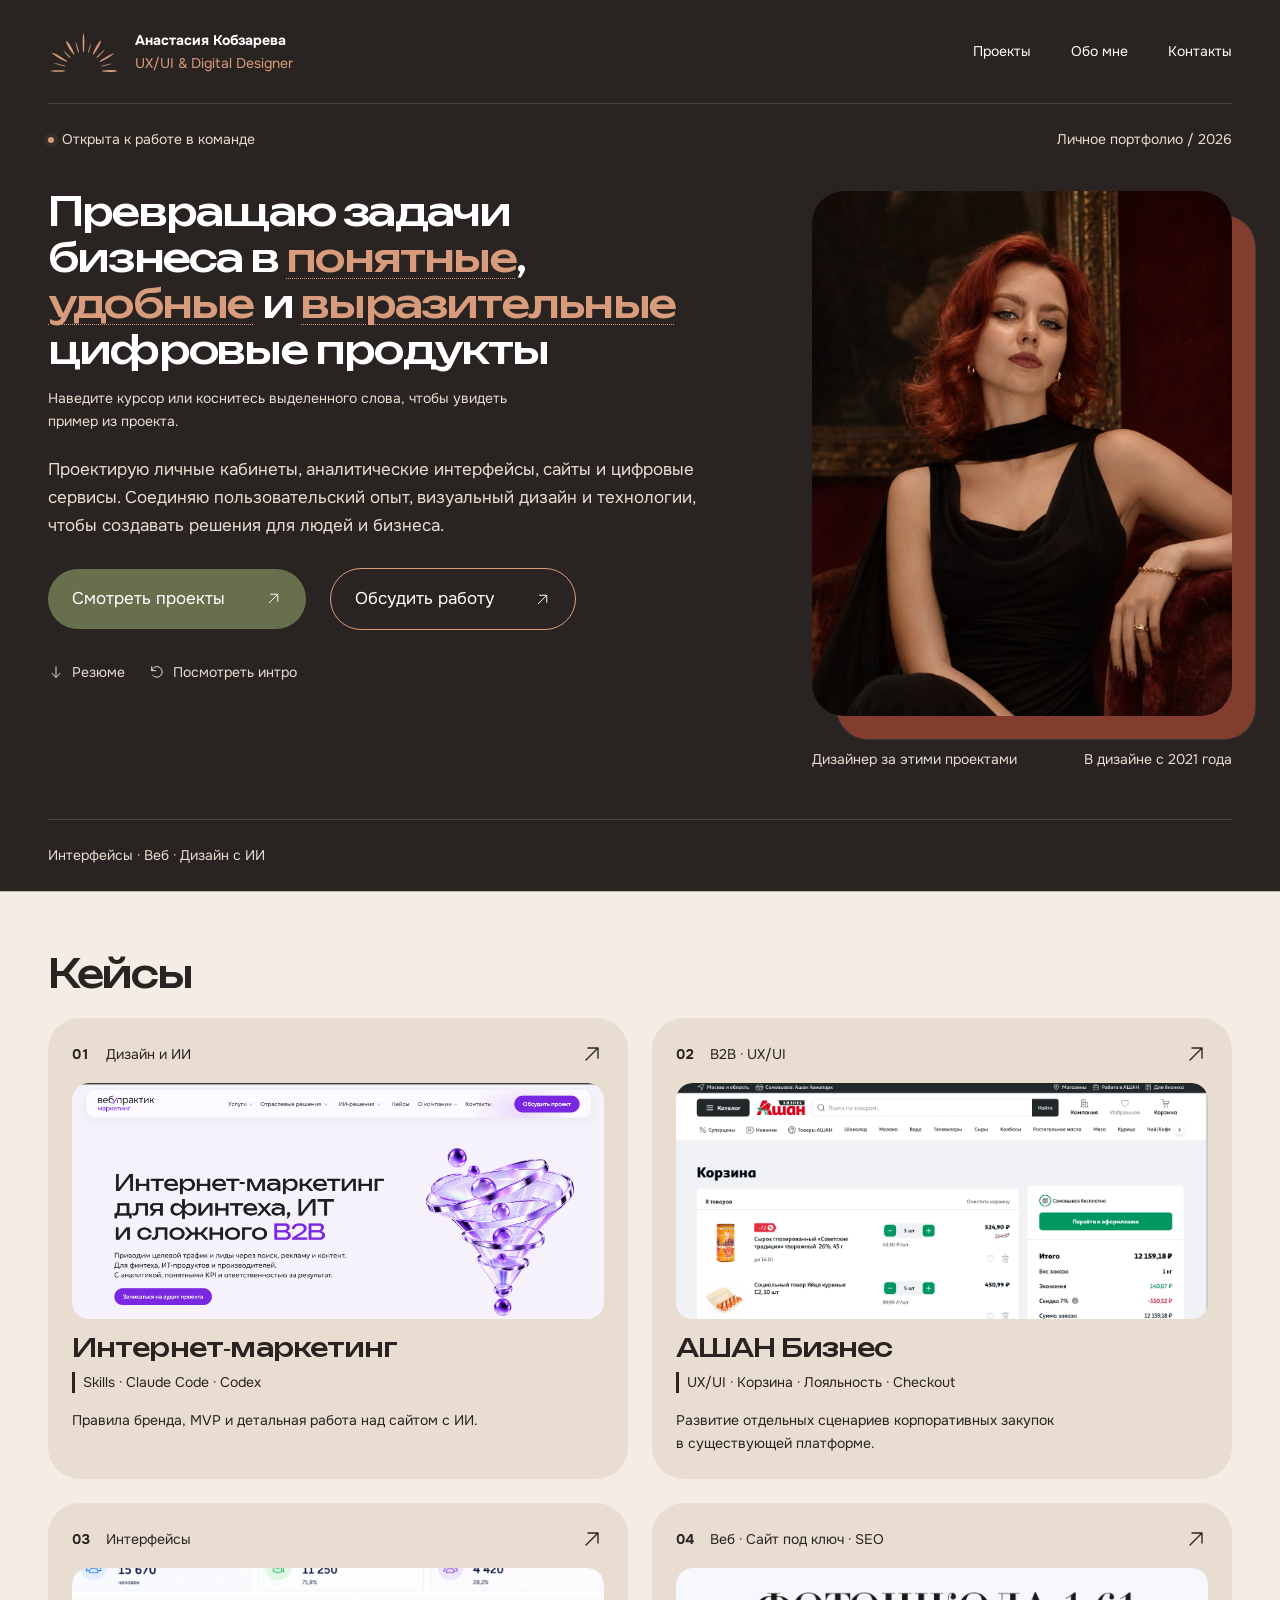
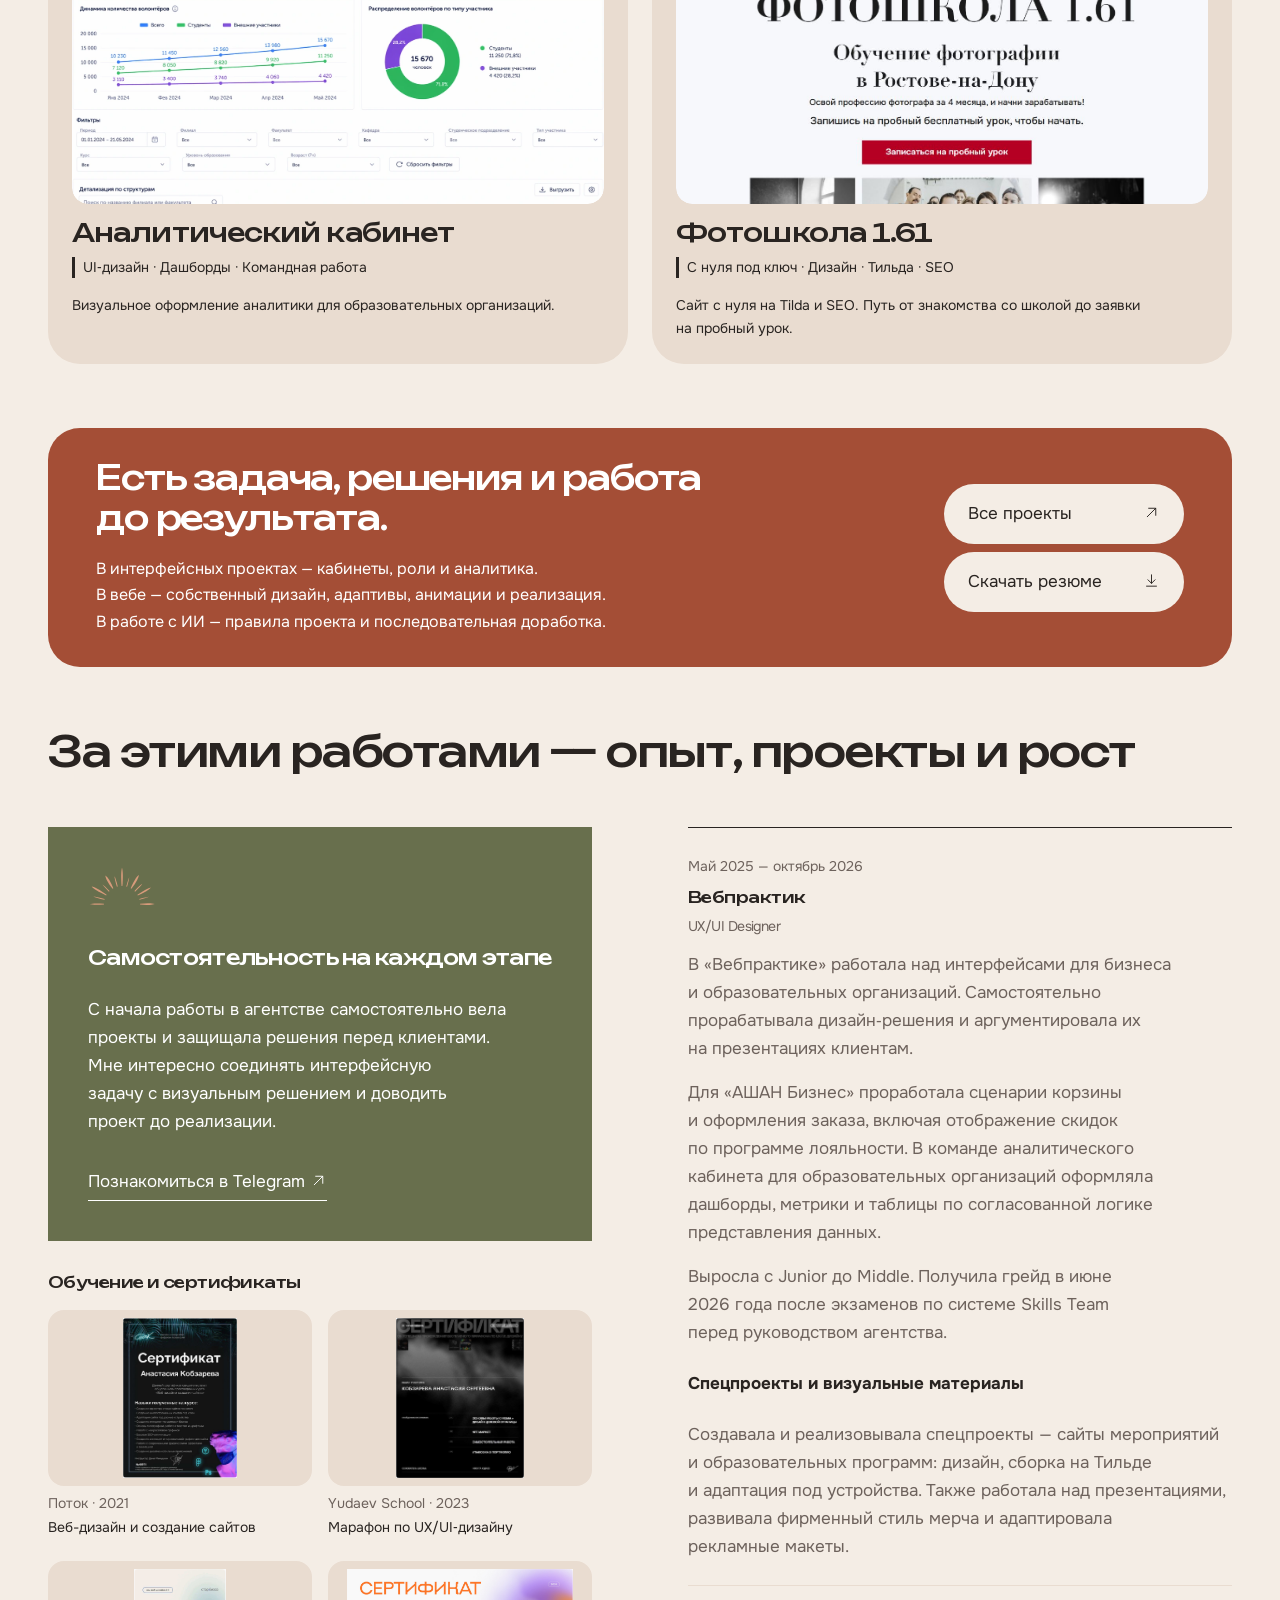
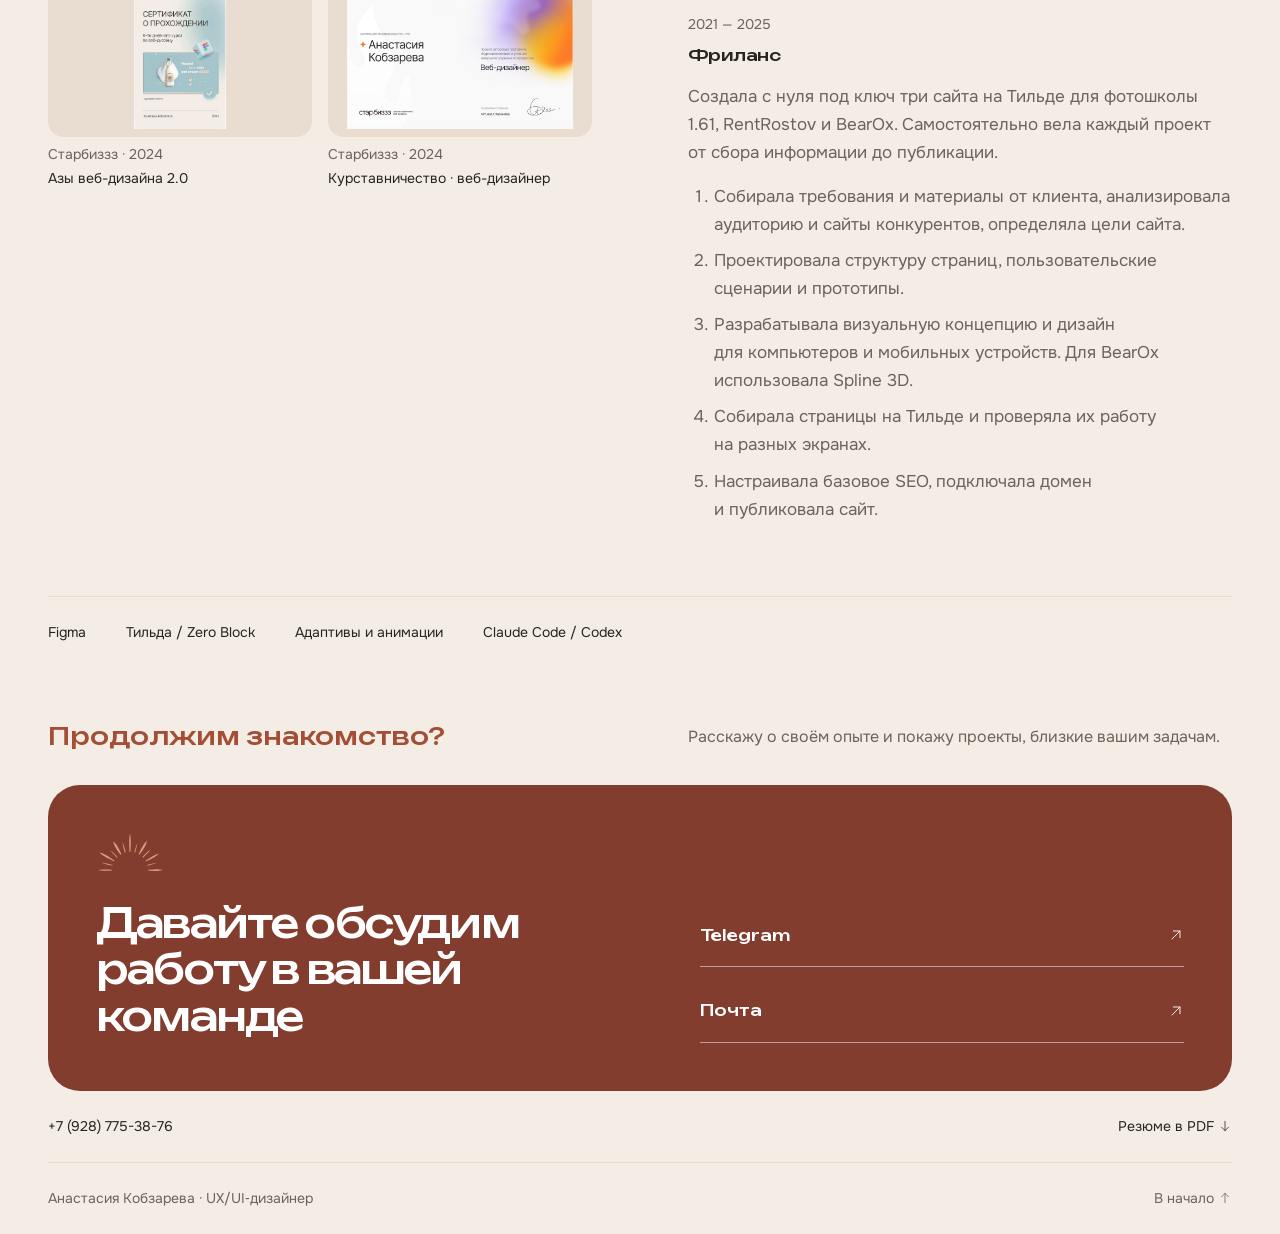
==== commit dee337e2: "Polish portfolio layouts and add event, merch and award cases" ====
--- a/index.html
+++ b/index.html
@@ -1,13 +1,13 @@
-<!doctype html><html lang="ru"><head><meta charset="utf-8"><meta name="robots" content="noindex, nofollow"><meta name="viewport" content="width=device-width,initial-scale=1"><meta name="theme-color" content="#292421"><meta name="description" content="Анастасия Кобзарева — UX/UI-дизайнер. Превращаю задачи бизнеса в понятные, удобные и выразительные цифровые продукты."><meta property="og:title" content="Анастасия Кобзарева — UX/UI-дизайнер"><meta property="og:description" content="Интерфейсы, сайты и работа с ИИ. Четыре кейса и каталог из шести проектов."><meta property="og:type" content="website"><meta property="og:image" content="https://nastasyshka1-hub.github.io/portfolio/assets/marketing-hero.png"><title>Анастасия Кобзарева — UX/UI-дизайнер</title><link rel="icon" href="assets/logo-light.svg" type="image/svg+xml"><link rel="preload" as="image" href="assets/photo_2026-11-04_05-41-19.jpg"><link rel="stylesheet" href="style.css"><link rel="stylesheet" href="motion.css"><link rel="stylesheet" href="portfolio-six.css"><link rel="stylesheet" href="brand.css"></head><body class="home portrait-home"><section class="motion-intro" hidden role="dialog" aria-modal="true" aria-label="Знакомство с Анастасией"><div class="motion-shutter motion-shutter-one" aria-hidden="true"></div><div class="motion-shutter motion-shutter-two" aria-hidden="true"></div><div class="motion-top"><span>Анастасия Кобзарева</span><button class="motion-skip" type="button">Пропустить интро <svg class="site-arrow" width="24" height="24" viewBox="0 0 24 24" fill="none" stroke="currentColor" stroke-width="1.5" stroke-linecap="round" stroke-linejoin="round" aria-hidden="true" focusable="false"><path d="M6 18 18 6 M8 6h10v10"/></svg></button></div><div class="motion-composition" aria-hidden="true"><div class="motion-frame"></div><span class="motion-echo"></span><div class="motion-scenes"></div></div><p class="motion-sr">Привет<br>Я Анастасия<br>UX/UI-дизайнер<br>В дизайне с 2021 года</p><div class="motion-bottom"><span class="motion-count" aria-hidden="true">01 / 04</span><div class="motion-progress" aria-hidden="true"><i></i></div><span class="motion-endnote">Сначала знакомство. Затем — работы.</span></div></section><a class="skip" href="#main">К содержанию</a><header class="header shell"><a class="signature" href="index.html" aria-label="Анастасия Кобзарева — главная"><span class="signature-symbol" aria-hidden="true"><img class="brand-mark" src="assets/logo-dark.svg" width="300" height="168" alt=""></span><span class="signature-text">Анастасия Кобзарева<span class="signature-role">UX/UI &amp; Digital Designer</span></span></a><nav aria-label="Главная навигация"><a href="projects.html">Проекты</a><a href="index.html#about">Обо мне</a><a href="#contact">Контакты</a></nav></header><main id="main"><section class="hero shell portrait-hero" id="top"><div class="hero-topline"><span class="status"><i></i> Открыта к работе в команде</span><span class="hero-edition">Личное портфолио / 2026</span></div><div class="hero-body"><div class="hero-copy"><h1>Превращаю задачи бизнеса <span class="hero-word-group">в <button type="button" class="hero-word" data-project="clear" aria-controls="word-preview" aria-expanded="false" aria-describedby="word-help">понятные</button></span>, <button type="button" class="hero-word" data-project="usable" aria-controls="word-preview" aria-expanded="false" aria-describedby="word-help">удобные</button> <span class="hero-word-group">и <button type="button" class="hero-word" data-project="expressive" aria-controls="word-preview" aria-expanded="false" aria-describedby="word-help">выразительные</button></span> цифровые продукты</h1><p class="word-help" id="word-help">Наведите курсор или коснитесь выделенного слова, чтобы увидеть пример из проекта.</p><p class="hero-description">Проектирую личные кабинеты, аналитические интерфейсы, сайты и цифровые сервисы. Соединяю пользовательский опыт, визуальный дизайн и технологии, чтобы создавать решения для людей и бизнеса.</p><div class="hero-primary-actions"><a class="button button-lime" href="#work">Смотреть проекты <span><svg class="site-arrow" width="24" height="24" viewBox="0 0 24 24" fill="none" stroke="currentColor" stroke-width="1.5" stroke-linecap="round" stroke-linejoin="round" aria-hidden="true" focusable="false"><path d="M6 18 18 6 M8 6h10v10"/></svg></span></a><a class="button hero-contact-link" href="#contact">Обсудить работу <svg class="site-arrow" width="24" height="24" viewBox="0 0 24 24" fill="none" stroke="currentColor" stroke-width="1.5" stroke-linecap="round" stroke-linejoin="round" aria-hidden="true" focusable="false"><path d="M6 18 18 6 M8 6h10v10"/></svg></a></div><div class="hero-secondary-actions"><a class="resume-link" href="assets/Anastasia-Kobzareva-Resume.pdf" download>Резюме <svg class="site-arrow" width="24" height="24" viewBox="0 0 24 24" fill="none" stroke="currentColor" stroke-width="1.5" stroke-linecap="round" stroke-linejoin="round" aria-hidden="true" focusable="false"><path d="M12 4v16 M6 14l6 6 6-6"/></svg></a><button class="intro-replay" type="button"><span aria-hidden="true"><svg class="site-arrow" viewBox="0 0 24 24" fill="none" aria-hidden="true" focusable="false"><path d="M4 10a8 8 0 1 1 1.6 7 M4 4v6h6"/></svg></span> Посмотреть интро</button></div></div><figure class="hero-portrait"><div class="portrait-frame"><img src="assets/photo_2026-11-04_05-41-19.jpg" width="1122" height="1402" alt="Анастасия Кобзарева" fetchpriority="high" decoding="async"></div><div class="word-preview" id="word-preview" role="region" aria-label="Пример из проекта" hidden><div class="word-preview-head"><span class="word-preview-label"></span></div><a class="word-preview-link"><img alt="" decoding="async"><span class="word-preview-caption"></span><span class="word-preview-open">Открыть кейс <svg class="site-arrow" width="24" height="24" viewBox="0 0 24 24" fill="none" stroke="currentColor" stroke-width="1.5" stroke-linecap="round" stroke-linejoin="round" aria-hidden="true" focusable="false"><path d="M6 18 18 6 M8 6h10v10"/></svg></span></a></div><figcaption><span>Дизайнер за этими проектами</span><span>В дизайне с 2021 года</span></figcaption></figure></div><div class="hero-foot"><span>Интерфейсы · Веб · Дизайн с ИИ</span></div></section><section class="selected shell featured-work case-list" id="work"><div class="section-heading"><h2>Кейсы</h2></div><div class="project-grid"><article class="project marketing"><a class="project-link" href="marketing.html"><div class="project-top"><span class="project-number">01</span><span>Дизайн и ИИ</span><span class="project-link-arrow" aria-hidden="true"><svg class="site-arrow" width="24" height="24" viewBox="0 0 24 24" fill="none" stroke="currentColor" stroke-width="1.5" stroke-linecap="round" stroke-linejoin="round" aria-hidden="true" focusable="false"><path d="M6 18 18 6 M8 6h10v10"/></svg></span></div><div class="project-stage"><div class="project-image"><img width="1898" height="1032" src="assets/marketing-hero.png" alt="Первый экран сайта Вебпрактик.Маркетинг" loading="lazy" decoding="async"></div></div><div class="project-title"><h2>Интернет-маркетинг</h2><span class="project-role">Skills · Claude Code · Codex</span></div><p class="project-description">Правила бренда, MVP и детальная работа над сайтом с ИИ.</p></a></article><article class="project auchan"><a class="project-link" href="auchan-business.html"><div class="project-top"><span class="project-number">02</span><span>B2B · UX/UI</span><span class="project-link-arrow" aria-hidden="true"><svg class="site-arrow" width="24" height="24" viewBox="0 0 24 24" fill="none" stroke="currentColor" stroke-width="1.5" stroke-linecap="round" stroke-linejoin="round" aria-hidden="true" focusable="false"><path d="M6 18 18 6 M8 6h10v10"/></svg></span></div><div class="project-stage"><div class="project-image"><img src="assets/auchan-basket.webp" width="1432" height="1600" alt="Оригинальный макет корзины АШАН Бизнес со скидкой по программе лояльности" loading="lazy" decoding="async"></div></div><div class="project-title"><h2>АШАН Бизнес</h2><span class="project-role">UX/UI · Корзина · Лояльность · Checkout</span></div><p class="project-description">Развитие отдельных сценариев корпоративных закупок в существующей платформе.</p></a></article><article class="project university"><a class="project-link" href="university.html"><div class="project-top"><span class="project-number">03</span><span>Интерфейсы</span><span class="project-link-arrow" aria-hidden="true"><svg class="site-arrow" width="24" height="24" viewBox="0 0 24 24" fill="none" stroke="currentColor" stroke-width="1.5" stroke-linecap="round" stroke-linejoin="round" aria-hidden="true" focusable="false"><path d="M6 18 18 6 M8 6h10v10"/></svg></span></div><div class="project-stage"><div class="project-image"><img width="1524" height="1812" src="assets/university-analytics-overview.png" alt="Реальный макет аналитики образовательных организаций" loading="lazy" decoding="async"></div></div><div class="project-title"><h2>Аналитический кабинет</h2><span class="project-role">UI-дизайн · Дашборды · Командная работа</span></div><p class="project-description">Визуальное оформление аналитики для образовательных организаций.</p></a></article><article class="project school"><a class="project-link" href="photoschool.html"><div class="project-top"><span class="project-number">04</span><span>Веб · Сайт под ключ · SEO</span><span class="project-link-arrow" aria-hidden="true"><svg class="site-arrow" width="24" height="24" viewBox="0 0 24 24" fill="none" stroke="currentColor" stroke-width="1.5" stroke-linecap="round" stroke-linejoin="round" aria-hidden="true" focusable="false"><path d="M6 18 18 6 M8 6h10v10"/></svg></span></div><div class="project-stage"><div class="project-image"><img width="1265" height="712" src="assets/photoschool-hero.png" alt="Первый экран сайта фотошколы 1.61" loading="lazy" decoding="async"></div><img width="375" height="811" class="school-mobile-peek" src="assets/photoschool-mobile.png" alt="Мобильная версия сайта фотошколы" loading="lazy" decoding="async"></div><div class="project-title"><h2>Фотошкола 1.61</h2><span class="project-role">С нуля под ключ · Дизайн · Тильда · SEO</span></div><p class="project-description">Сайт с нуля на Tilda и SEO. Путь от знакомства со школой до заявки на пробный урок.</p></a></article></div><div class="all-projects-cta"><div class="all-projects-copy"><h3>Есть задача, решения и работа до результата.</h3><p>В интерфейсных проектах — кабинеты, роли и аналитика.<br>В вебе — собственный дизайн, адаптивы, анимации и реализация.<br>В работе с ИИ — правила проекта и последовательная доработка.</p></div><div class="all-projects-actions"><a class="button" href="projects.html">Все проекты <span><svg class="site-arrow" width="24" height="24" viewBox="0 0 24 24" fill="none" stroke="currentColor" stroke-width="1.5" stroke-linecap="round" stroke-linejoin="round" aria-hidden="true" focusable="false"><path d="M6 18 18 6 M8 6h10v10"/></svg></span></a><a class="button" href="assets/Anastasia-Kobzareva-Resume.pdf" download>Скачать резюме <span><svg class="site-arrow" width="24" height="24" viewBox="0 0 24 24" fill="none" stroke="currentColor" stroke-width="1.5" stroke-linecap="round" stroke-linejoin="round" aria-hidden="true" focusable="false"><path d="M12 4v12 M7 11l5 5 5-5 M5 20h14"/></svg></span></a></div></div></section><section class="about shell" id="about"><div class="section-heading"><h2 class="about-title">За этими работами — опыт, проекты и рост</h2></div><div class="about-grid"><div class="about-intro"><span class="about-mark" aria-hidden="true"><img class="brand-mark" src="assets/logo-dark.svg" width="300" height="168" alt=""></span><h3>Самостоятельность на&nbsp;каждом этапе</h3><p>С начала работы в агентстве самостоятельно вела проекты и защищала решения перед клиентами. Мне интересно соединять интерфейсную задачу с визуальным решением и доводить проект до реализации.</p><a class="text-link" href="https://t.me/Anastasia_Website" target="_blank" rel="noopener noreferrer">Познакомиться в Telegram <svg class="site-arrow" width="24" height="24" viewBox="0 0 24 24" fill="none" stroke="currentColor" stroke-width="1.5" stroke-linecap="round" stroke-linejoin="round" aria-hidden="true" focusable="false"><path d="M6 18 18 6 M8 6h10v10"/></svg></a></div><div class="experience"><div class="job"><span class="eyebrow">Май 2025 — октябрь 2026</span><h3>Вебпрактик <span>UX/UI Designer</span></h3>
-<p>В&nbsp;«Вебпрактике» работала над интерфейсами для бизнеса и образовательных организаций. Самостоятельно прорабатывала дизайн-решения и аргументировала их на&nbsp;презентациях клиентам.</p>
-<p>Для «АШАН Бизнес» проработала сценарии корзины и оформления заказа, включая отображение скидок по&nbsp;программе лояльности. В&nbsp;команде аналитического кабинета для образовательных организаций оформляла дашборды, метрики и таблицы по&nbsp;согласованной логике представления данных.</p>
+<!doctype html><html lang="ru"><head><meta charset="utf-8"><meta name="robots" content="noindex, nofollow"><meta name="viewport" content="width=device-width,initial-scale=1"><meta name="theme-color" content="#292421"><meta name="description" content="Анастасия Кобзарева — UX/UI-дизайнер. Превращаю задачи бизнеса в понятные, удобные и выразительные цифровые продукты."><meta property="og:title" content="Анастасия Кобзарева — UX/UI-дизайнер"><meta property="og:description" content="Интерфейсы, сайты, мерч и оформление мероприятий. Четыре кейса на главной и девять проектов в каталоге."><meta property="og:type" content="website"><meta property="og:image" content="https://nastasyshka1-hub.github.io/portfolio/assets/marketing-hero.png"><title>Анастасия Кобзарева — UX/UI&#8209;дизайнер</title><link rel="icon" href="assets/favicon.ico?v=brand-mark" type="image/x-icon" sizes="16x16 32x32 48x48"><link rel="preload" as="image" href="assets/photo_2026-11-04_05-41-19.jpg"><link rel="stylesheet" href="style.css?v=case-crop"><link rel="stylesheet" href="motion.css?v=case-crop"><link rel="stylesheet" href="portfolio-six.css?v=case-crop"><link rel="stylesheet" href="brand.css?v=final-review-2"></head><body class="home portrait-home"><section class="motion-intro" hidden role="dialog" aria-modal="true" aria-label="Знакомство с Анастасией"><div class="motion-shutter motion-shutter-one" aria-hidden="true"></div><div class="motion-shutter motion-shutter-two" aria-hidden="true"></div><div class="motion-top"><span>Анастасия Кобзарева</span><button class="motion-skip" type="button">Пропустить интро <svg class="site-arrow" width="24" height="24" viewBox="0 0 24 24" fill="none" stroke="currentColor" stroke-width="1.5" stroke-linecap="round" stroke-linejoin="round" aria-hidden="true" focusable="false"><path d="M6 18 18 6 M8 6h10v10"/></svg></button></div><div class="motion-composition" aria-hidden="true"><div class="motion-frame"></div><span class="motion-echo"></span><div class="motion-scenes"></div></div><p class="motion-sr">Привет<br>Я Анастасия<br>UX/UI&#8209;дизайнер<br>В&nbsp;дизайне с&nbsp;2021 года</p><div class="motion-bottom"><span class="motion-count" aria-hidden="true">01 / 04</span><div class="motion-progress" aria-hidden="true"><i></i></div><span class="motion-endnote">Сначала знакомство. Затем — работы.</span></div></section><a class="skip" href="#main">К&nbsp;содержанию</a><header class="header shell"><a class="signature" href="index.html" aria-label="Анастасия Кобзарева — главная"><span class="signature-symbol" aria-hidden="true"><img class="brand-mark" src="assets/logo-dark.svg" width="300" height="168" alt=""></span><span class="signature-text">Анастасия Кобзарева<span class="signature-role">UX/UI &amp; Digital Designer</span></span></a><nav aria-label="Главная навигация"><a href="projects.html">Проекты</a><a href="index.html#about">Обо мне</a><a href="#contact">Контакты</a></nav></header><main id="main"><section class="hero shell portrait-hero" id="top"><div class="hero-topline"><span class="status"><i></i> Открыта к&nbsp;работе в&nbsp;команде</span><span class="hero-edition">Личное портфолио / 2026</span></div><div class="hero-body"><div class="hero-copy"><h1>Превращаю задачи бизнеса <span class="hero-word-group">в <button type="button" class="hero-word" data-project="clear" aria-controls="word-preview" aria-expanded="false" aria-describedby="word-help">понятные</button></span>, <button type="button" class="hero-word" data-project="usable" aria-controls="word-preview" aria-expanded="false" aria-describedby="word-help">удобные</button> <span class="hero-word-group">и <button type="button" class="hero-word" data-project="expressive" aria-controls="word-preview" aria-expanded="false" aria-describedby="word-help">выразительные</button></span> цифровые продукты</h1><p class="word-help" id="word-help">Наведите курсор или коснитесь выделенного слова, чтобы увидеть пример из&nbsp;проекта.</p><p class="hero-description">Проектирую личные кабинеты, аналитические интерфейсы, сайты и&nbsp;цифровые сервисы. Соединяю пользовательский опыт, визуальный дизайн и&nbsp;технологии, чтобы создавать решения для&nbsp;людей и&nbsp;бизнеса.</p><div class="hero-primary-actions"><a class="button button-lime" href="#work">Смотреть проекты <span><svg class="site-arrow" width="24" height="24" viewBox="0 0 24 24" fill="none" stroke="currentColor" stroke-width="1.5" stroke-linecap="round" stroke-linejoin="round" aria-hidden="true" focusable="false"><path d="M6 18 18 6 M8 6h10v10"/></svg></span></a><a class="button hero-contact-link" href="#contact">Обсудить работу <svg class="site-arrow" width="24" height="24" viewBox="0 0 24 24" fill="none" stroke="currentColor" stroke-width="1.5" stroke-linecap="round" stroke-linejoin="round" aria-hidden="true" focusable="false"><path d="M6 18 18 6 M8 6h10v10"/></svg></a></div><div class="hero-secondary-actions"><a class="resume-link" href="assets/Anastasia-Kobzareva-Resume.pdf?v=c9bdb97de93b" download><svg class="site-arrow" width="24" height="24" viewBox="0 0 24 24" fill="none" stroke="currentColor" stroke-width="1.5" stroke-linecap="round" stroke-linejoin="round" aria-hidden="true" focusable="false"><path d="M12 4v16 M6 14l6 6 6-6"/></svg> Резюме</a><button class="intro-replay" type="button"><span aria-hidden="true"><svg class="site-arrow" viewBox="0 0 24 24" fill="none" aria-hidden="true" focusable="false"><path d="M4 10a8 8 0 1 1 1.6 7 M4 4v6h6"/></svg></span> Посмотреть интро</button></div></div><figure class="hero-portrait"><div class="portrait-frame"><img src="assets/photo_2026-11-04_05-41-19.jpg" width="1122" height="1402" alt="Анастасия Кобзарева" fetchpriority="high" decoding="async"></div><div class="word-preview" id="word-preview" role="region" aria-label="Пример из проекта" hidden><div class="word-preview-head"><span class="word-preview-label"></span></div><a class="word-preview-link"><img alt="" decoding="async"><span class="word-preview-caption"></span><span class="word-preview-open">Открыть кейс <svg class="site-arrow" width="24" height="24" viewBox="0 0 24 24" fill="none" stroke="currentColor" stroke-width="1.5" stroke-linecap="round" stroke-linejoin="round" aria-hidden="true" focusable="false"><path d="M6 18 18 6 M8 6h10v10"/></svg></span></a></div><figcaption><span>Дизайнер за&nbsp;этими проектами</span><span>В&nbsp;дизайне с&nbsp;2021 года</span></figcaption></figure></div><div class="hero-foot"><span>Интерфейсы · Веб · Дизайн с&nbsp;ИИ</span></div></section><section class="selected shell featured-work case-list" id="work"><div class="section-heading"><h2>Кейсы</h2></div><div class="project-grid"><article class="project marketing"><a class="project-link" href="marketing.html"><div class="project-top"><span class="project-number">01</span><span>Дизайн и&nbsp;ИИ</span><span class="project-link-arrow" aria-hidden="true"><svg class="site-arrow" width="24" height="24" viewBox="0 0 24 24" fill="none" stroke="currentColor" stroke-width="1.5" stroke-linecap="round" stroke-linejoin="round" aria-hidden="true" focusable="false"><path d="M6 18 18 6 M8 6h10v10"/></svg></span></div><div class="project-stage"><div class="project-image"><img width="1898" height="1032" src="assets/marketing-hero.png" alt="Первый экран сайта Вебпрактик.Маркетинг" loading="lazy" decoding="async"></div></div><div class="project-title"><h2 class="marketing-title">Интернет&#8209;маркетинг</h2><span class="project-role">Skills · Claude&nbsp;Code · Codex</span></div><p class="project-description">Правила бренда, MVP и&nbsp;детальная работа над&nbsp;сайтом с&nbsp;ИИ.</p></a></article><article class="project auchan"><a class="project-link" href="auchan-business.html"><div class="project-top"><span class="project-number">02</span><span>B2B · UX/UI</span><span class="project-link-arrow" aria-hidden="true"><svg class="site-arrow" width="24" height="24" viewBox="0 0 24 24" fill="none" stroke="currentColor" stroke-width="1.5" stroke-linecap="round" stroke-linejoin="round" aria-hidden="true" focusable="false"><path d="M6 18 18 6 M8 6h10v10"/></svg></span></div><div class="project-stage"><div class="project-image"><img src="assets/auchan-basket.webp" width="1432" height="1600" alt="Оригинальный макет корзины АШАН Бизнес со скидкой по программе лояльности" loading="lazy" decoding="async"></div></div><div class="project-title"><h2>АШАН Бизнес</h2><span class="project-role">UX/UI · Корзина · Лояльность · Checkout</span></div><p class="project-description">Развитие отдельных сценариев корпоративных закупок в&nbsp;существующей платформе.</p></a></article><article class="project university"><a class="project-link" href="university.html"><div class="project-top"><span class="project-number">03</span><span>Интерфейсы</span><span class="project-link-arrow" aria-hidden="true"><svg class="site-arrow" width="24" height="24" viewBox="0 0 24 24" fill="none" stroke="currentColor" stroke-width="1.5" stroke-linecap="round" stroke-linejoin="round" aria-hidden="true" focusable="false"><path d="M6 18 18 6 M8 6h10v10"/></svg></span></div><div class="project-stage"><div class="project-image"><img width="1352" height="979" src="assets/analytics-metric-volunteers.webp" alt="Дашборд волонтёров с ключевыми показателями и графиками" loading="lazy" decoding="async"></div></div><div class="project-title"><h2>Аналитический кабинет</h2><span class="project-role">UI&#8209;дизайн · Дашборды · Командная работа</span></div><p class="project-description">Визуальное оформление аналитики для&nbsp;образовательных организаций.</p></a></article><article class="project school"><a class="project-link" href="photoschool.html"><div class="project-top"><span class="project-number">04</span><span>Веб · Сайт под&nbsp;ключ · SEO</span><span class="project-link-arrow" aria-hidden="true"><svg class="site-arrow" width="24" height="24" viewBox="0 0 24 24" fill="none" stroke="currentColor" stroke-width="1.5" stroke-linecap="round" stroke-linejoin="round" aria-hidden="true" focusable="false"><path d="M6 18 18 6 M8 6h10v10"/></svg></span></div><div class="project-stage"><div class="project-image"><img width="1265" height="712" src="assets/photoschool-hero.png" alt="Первый экран сайта фотошколы 1.61" loading="lazy" decoding="async"></div><img width="375" height="811" class="school-mobile-peek" src="assets/photoschool-mobile.png" alt="Мобильная версия сайта фотошколы" loading="lazy" decoding="async"></div><div class="project-title"><h2>Фотошкола 1.61</h2><span class="project-role">С&nbsp;нуля под&nbsp;ключ · Дизайн · Тильда · SEO</span></div><p class="project-description">Сайт с&nbsp;нуля на&nbsp;Tilda и&nbsp;SEO. Путь от&nbsp;знакомства со школой до&nbsp;заявки на&nbsp;пробный урок.</p></a></article></div><div class="all-projects-cta"><div class="all-projects-copy"><h3>Есть задача, решения и&nbsp;работа до&nbsp;результата.</h3><p>В&nbsp;интерфейсных проектах — кабинеты, роли и&nbsp;аналитика.<br>В&nbsp;вебе — собственный дизайн, адаптивы, анимации и&nbsp;реализация.<br>В&nbsp;работе с&nbsp;ИИ — правила проекта и&nbsp;последовательная доработка.</p></div><div class="all-projects-actions"><a class="button" href="projects.html">Все проекты <span><svg class="site-arrow" width="24" height="24" viewBox="0 0 24 24" fill="none" stroke="currentColor" stroke-width="1.5" stroke-linecap="round" stroke-linejoin="round" aria-hidden="true" focusable="false"><path d="M6 18 18 6 M8 6h10v10"/></svg></span></a><a class="button" href="assets/Anastasia-Kobzareva-Resume.pdf?v=c9bdb97de93b" download>Скачать резюме <span><svg class="site-arrow" width="24" height="24" viewBox="0 0 24 24" fill="none" stroke="currentColor" stroke-width="1.5" stroke-linecap="round" stroke-linejoin="round" aria-hidden="true" focusable="false"><path d="M12 4v12 M7 11l5 5 5-5 M5 20h14"/></svg></span></a></div></div></section><section class="about shell" id="about"><div class="section-heading"><h2 class="about-title">За&nbsp;этими работами — опыт, проекты и&nbsp;рост</h2></div><div class="about-grid"><div class="about-profile"><div class="about-intro"><span class="about-mark" aria-hidden="true"><img class="brand-mark" src="assets/logo-dark.svg" width="300" height="168" alt=""></span><h3>Самостоятельность на&nbsp;каждом этапе</h3><p>С&nbsp;начала работы в&nbsp;агентстве самостоятельно вела проекты и&nbsp;защищала решения перед клиентами. Мне интересно соединять интерфейсную задачу с&nbsp;визуальным решением и&nbsp;доводить проект до&nbsp;реализации.</p><a class="text-link" href="https://t.me/Anastasia_Website" target="_blank" rel="noopener noreferrer">Познакомиться в&nbsp;Telegram <svg class="site-arrow" width="24" height="24" viewBox="0 0 24 24" fill="none" stroke="currentColor" stroke-width="1.5" stroke-linecap="round" stroke-linejoin="round" aria-hidden="true" focusable="false"><path d="M6 18 18 6 M8 6h10v10"/></svg></a></div><section class="certificates" aria-labelledby="certificates-title"><h3 id="certificates-title">Обучение и&nbsp;сертификаты</h3><div class="certificate-grid"><figure class="certificate-card"><button class="image-button" type="button" data-image="assets/certificate-potok.png" data-caption="Поток · 2021 — Веб-дизайн и создание сайтов" aria-label="Открыть сертификат: Поток · 2021 — Веб-дизайн и создание сайтов"><img src="assets/certificate-potok.png" width="547" height="774" alt="Сертификат Анастасии Кобзаревой — Веб-дизайн и создание сайтов" loading="lazy" decoding="async"></button><figcaption><span>Поток · 2021</span><strong>Веб-дизайн и создание сайтов</strong></figcaption></figure><figure class="certificate-card"><button class="image-button" type="button" data-image="assets/certificate-yudaev.png" data-caption="Yudaev School · 2023 — Марафон по UX/UI&#8209;дизайну" aria-label="Открыть сертификат: Yudaev School · 2023 — Марафон по UX/UI&#8209;дизайну"><img src="assets/certificate-yudaev.png" width="547" height="683" alt="Сертификат Анастасии Кобзаревой — Марафон по UX/UI&#8209;дизайну" loading="lazy" decoding="async"></button><figcaption><span>Yudaev School · 2023</span><strong>Марафон по UX/UI&#8209;дизайну</strong></figcaption></figure><figure class="certificate-card"><button class="image-button" type="button" data-image="assets/certificate-starbizz-basics.png" data-caption="Старбиззз · 2024 — Азы веб-дизайна&nbsp;2.0" aria-label="Открыть сертификат: Старбиззз · 2024 — Азы веб-дизайна&nbsp;2.0"><img src="assets/certificate-starbizz-basics.png" width="267" height="463" alt="Сертификат Анастасии Кобзаревой — Азы веб-дизайна&nbsp;2.0" loading="lazy" decoding="async"></button><figcaption><span>Старбиззз · 2024</span><strong>Азы веб-дизайна&nbsp;2.0</strong></figcaption></figure><figure class="certificate-card"><button class="image-button" type="button" data-image="assets/certificate-starbizz-course.png" data-caption="Старбиззз · 2024 — Курставничество · веб-дизайнер" aria-label="Открыть сертификат: Старбиззз · 2024 — Курставничество · веб-дизайнер"><img src="assets/certificate-starbizz-course.png" width="828" height="588" alt="Сертификат Анастасии Кобзаревой — Курставничество · веб-дизайнер" loading="lazy" decoding="async"></button><figcaption><span>Старбиззз · 2024</span><strong>Курставничество · веб-дизайнер</strong></figcaption></figure></div></section></div><div class="experience"><div class="job"><span class="eyebrow">Май 2025 — октябрь 2026</span><h3>Вебпрактик <span>UX/UI Designer</span></h3>
+<p>В&nbsp;«Вебпрактике» работала над&nbsp;интерфейсами для&nbsp;бизнеса и&nbsp;образовательных организаций. Самостоятельно прорабатывала дизайн&#8209;решения и&nbsp;аргументировала их на&nbsp;презентациях клиентам.</p>
+<p>Для&nbsp;«АШАН Бизнес» проработала сценарии корзины и&nbsp;оформления заказа, включая отображение скидок по&nbsp;программе лояльности. В&nbsp;команде аналитического кабинета для&nbsp;образовательных организаций оформляла дашборды, метрики и&nbsp;таблицы по&nbsp;согласованной логике представления данных.</p>
 <p>Выросла с&nbsp;Junior до&nbsp;Middle. Получила грейд в&nbsp;июне 2026 года после экзаменов по&nbsp;системе Skills Team перед руководством агентства.</p>
-<h4>Спецпроекты и визуальные материалы</h4><p>Создавала и реализовывала спецпроекты — сайты мероприятий и образовательных программ: дизайн, сборка на Тильде и адаптация под устройства. Также работала над презентациями, развивала фирменный стиль мерча и адаптировала рекламные макеты.</p></div><div class="job"><span class="eyebrow">2021 — 2025</span><h3>Фриланс</h3>
-<p>Создала с нуля под ключ три сайта на&nbsp;Тильде для фотошколы 1.61, RentRostov и&nbsp;BearOx. Самостоятельно вела каждый проект от&nbsp;сбора информации до&nbsp;публикации.</p>
+<h4>Спецпроекты и&nbsp;визуальные материалы</h4><p>Создавала и&nbsp;реализовывала спецпроекты — сайты мероприятий и&nbsp;образовательных программ: дизайн, сборка на&nbsp;Тильде и&nbsp;адаптация под&nbsp;устройства. Также работала над&nbsp;презентациями, развивала фирменный стиль мерча и&nbsp;адаптировала рекламные макеты.</p></div><div class="job"><span class="eyebrow">2021 — 2025</span><h3>Фриланс</h3>
+<p>Создала с&nbsp;нуля под&nbsp;ключ три сайта на&nbsp;Тильде для&nbsp;фотошколы 1.61, RentRostov и&nbsp;BearOx. Самостоятельно вела каждый проект от&nbsp;сбора информации до&nbsp;публикации.</p>
 <ol class="job-process">
-  <li>Собирала требования и материалы от&nbsp;клиента, анализировала аудиторию и сайты конкурентов, определяла цели сайта.</li>
-  <li>Проектировала структуру страниц, пользовательские сценарии и прототипы.</li>
-  <li>Разрабатывала визуальную концепцию и дизайн для компьютеров и&nbsp;мобильных устройств. Для BearOx использовала Spline&nbsp;3D.</li>
-  <li>Собирала страницы на&nbsp;Тильде и проверяла их работу на&nbsp;разных экранах.</li>
-  <li>Настраивала базовое SEO, подключала домен и публиковала сайт.</li>
-</ol></div></div></div><div class="skills"><span>Figma</span><span>Тильда / Zero Block</span><span>Адаптивы и анимации</span><span>Claude Code / Codex</span></div></section></main><section class="contact shell" id="contact"><div class="contact-intro"><span class="eyebrow contact-kicker" role="heading" aria-level="2">Продолжим знакомство?</span><p>Расскажу о своём опыте и покажу проекты, близкие вашим задачам.</p></div><div class="contact-panel"><div><span class="contact-star" aria-hidden="true"><img class="brand-mark" src="assets/logo-dark.svg" width="300" height="168" alt=""></span><h2 class="contact-title"><span>Давайте обсудим</span><span>работу в вашей</span><span>команде</span></h2></div><div class="contact-links"><a href="https://t.me/Anastasia_Website" target="_blank" rel="noopener noreferrer">Telegram <span><svg class="site-arrow" width="24" height="24" viewBox="0 0 24 24" fill="none" stroke="currentColor" stroke-width="1.5" stroke-linecap="round" stroke-linejoin="round" aria-hidden="true" focusable="false"><path d="M6 18 18 6 M8 6h10v10"/></svg></span></a><a href="mailto:nastasyshka1@gmail.com">Почта <span><svg class="site-arrow" width="24" height="24" viewBox="0 0 24 24" fill="none" stroke="currentColor" stroke-width="1.5" stroke-linecap="round" stroke-linejoin="round" aria-hidden="true" focusable="false"><path d="M6 18 18 6 M8 6h10v10"/></svg></span></a></div></div><div class="contact-foot"><a href="tel:+79287753876">+7 (928) 775-38-76</a><a href="assets/Anastasia-Kobzareva-Resume.pdf" download>Резюме в PDF <svg class="site-arrow" width="24" height="24" viewBox="0 0 24 24" fill="none" stroke="currentColor" stroke-width="1.5" stroke-linecap="round" stroke-linejoin="round" aria-hidden="true" focusable="false"><path d="M12 4v16 M6 14l6 6 6-6"/></svg></a></div></section><footer class="shell footer"><span>Анастасия Кобзарева · UX/UI&#8209;дизайнер</span><a href="#top">В&nbsp;начало <svg class="site-arrow" width="24" height="24" viewBox="0 0 24 24" fill="none" stroke="currentColor" stroke-width="1.5" stroke-linecap="round" stroke-linejoin="round" aria-hidden="true" focusable="false"><path d="M12 20V4 M6 10l6-6 6 6"/></svg></a></footer><aside class="motion-reviewbar" hidden aria-label="Локальное сравнение вариантов"><span class="motion-variant-label"></span><a href="index.html?intro=a&amp;preview=1">Вариант А</a><a href="index.html?intro=b&amp;preview=1">Вариант Б</a><button type="button" class="review-replay">Повторить</button><a href="motion-preview.html">К сравнению <svg class="site-arrow" width="24" height="24" viewBox="0 0 24 24" fill="none" stroke="currentColor" stroke-width="1.5" stroke-linecap="round" stroke-linejoin="round" aria-hidden="true" focusable="false"><path d="M6 18 18 6 M8 6h10v10"/></svg></a></aside><script src="script.js"></script><script src="motion.js?v=4"></script></body></html>+  <li>Собирала требования и&nbsp;материалы от&nbsp;клиента, анализировала аудиторию и&nbsp;сайты конкурентов, определяла цели сайта.</li>
+  <li>Проектировала структуру страниц, пользовательские сценарии и&nbsp;прототипы.</li>
+  <li>Разрабатывала визуальную концепцию и&nbsp;дизайн для&nbsp;компьютеров и&nbsp;мобильных устройств. Для&nbsp;BearOx использовала Spline&nbsp;3D.</li>
+  <li>Собирала страницы на&nbsp;Тильде и&nbsp;проверяла их работу на&nbsp;разных экранах.</li>
+  <li>Настраивала базовое SEO, подключала домен и&nbsp;публиковала сайт.</li>
+</ol></div></div></div><div class="skills"><span>Figma</span><span>Тильда / Zero Block</span><span>Адаптивы и&nbsp;анимации</span><span>Claude&nbsp;Code / Codex</span></div></section></main><dialog class="image-dialog" aria-labelledby="image-dialog-title"><div class="image-toolbar"><span id="image-dialog-title">Просмотр макета</span><div><button type="button" data-zoom="out" aria-label="Уменьшить изображение">−</button><button type="button" data-zoom="fit">Вписать</button><button type="button" data-zoom="in" aria-label="Увеличить изображение">+</button><button type="button" class="close-image" aria-label="Закрыть просмотр макета">Закрыть ×</button></div></div><div class="image-viewport" tabindex="0" aria-label="Макет. Прокрутите, чтобы рассмотреть детали"><img alt=""></div></dialog><section class="contact shell" id="contact"><div class="contact-intro"><span class="eyebrow contact-kicker" role="heading" aria-level="2">Продолжим знакомство?</span><p>Расскажу о&nbsp;своём опыте и&nbsp;покажу проекты, близкие вашим задачам.</p></div><div class="contact-panel"><div><span class="contact-star" aria-hidden="true"><img class="brand-mark" src="assets/logo-dark.svg" width="300" height="168" alt=""></span><h2 class="contact-title"><span>Давайте обсудим</span><span>работу в&nbsp;вашей</span><span>команде</span></h2></div><div class="contact-links"><a href="https://t.me/Anastasia_Website" target="_blank" rel="noopener noreferrer">Telegram <span><svg class="site-arrow" width="24" height="24" viewBox="0 0 24 24" fill="none" stroke="currentColor" stroke-width="1.5" stroke-linecap="round" stroke-linejoin="round" aria-hidden="true" focusable="false"><path d="M6 18 18 6 M8 6h10v10"/></svg></span></a><a href="mailto:nastasyshka1@gmail.com">Почта <span><svg class="site-arrow" width="24" height="24" viewBox="0 0 24 24" fill="none" stroke="currentColor" stroke-width="1.5" stroke-linecap="round" stroke-linejoin="round" aria-hidden="true" focusable="false"><path d="M6 18 18 6 M8 6h10v10"/></svg></span></a></div></div><div class="contact-foot"><a href="tel:+79287753876">+7 (928) 775-38-76</a><a href="assets/Anastasia-Kobzareva-Resume.pdf?v=c9bdb97de93b" download>Резюме в&nbsp;PDF <svg class="site-arrow" width="24" height="24" viewBox="0 0 24 24" fill="none" stroke="currentColor" stroke-width="1.5" stroke-linecap="round" stroke-linejoin="round" aria-hidden="true" focusable="false"><path d="M12 4v16 M6 14l6 6 6-6"/></svg></a></div></section><footer class="shell footer"><span>Анастасия Кобзарева · UX/UI&#8209;дизайнер</span><a href="#top">В&nbsp;начало <svg class="site-arrow" width="24" height="24" viewBox="0 0 24 24" fill="none" stroke="currentColor" stroke-width="1.5" stroke-linecap="round" stroke-linejoin="round" aria-hidden="true" focusable="false"><path d="M12 20V4 M6 10l6-6 6 6"/></svg></a></footer><aside class="motion-reviewbar" hidden aria-label="Локальное сравнение вариантов"><span class="motion-variant-label"></span><a href="index.html?intro=a&amp;preview=1">Вариант А</a><a href="index.html?intro=b&amp;preview=1">Вариант Б</a><button type="button" class="review-replay">Повторить</button><a href="motion-preview.html">К&nbsp;сравнению <svg class="site-arrow" width="24" height="24" viewBox="0 0 24 24" fill="none" stroke="currentColor" stroke-width="1.5" stroke-linecap="round" stroke-linejoin="round" aria-hidden="true" focusable="false"><path d="M6 18 18 6 M8 6h10v10"/></svg></a></aside><script src="script.js"></script><script src="motion.js?v=4"></script></body></html>
--- a/style.css
+++ b/style.css
@@ -1,24 +1,24 @@
 @font-face{font-family:Bounded;src:url('assets/Bounded-Medium.ttf');font-weight:500;font-display:swap}@font-face{font-family:Onest;src:url('assets/Onest-Regular.ttf');font-weight:400;font-display:swap}@font-face{font-family:Onest;src:url('assets/Onest-Bold.ttf');font-weight:700;font-display:swap}
-:root{--paper:#f4ede5;--ink:#292421;--blue:#a44e36;--lime:#d89b7b;--line:#e9dcd0;--muted:#6d625c;--white:#fff}*{box-sizing:border-box}html{scroll-behavior:smooth;scroll-padding-top:32px}body{margin:0;font:14px/1.65 Onest,sans-serif;background:var(--paper);color:var(--ink)}h1,h2,h3,p,figure,dl,dd{margin:0}h1,h2,h3{font-family:Bounded,sans-serif;font-weight:500;line-height:1.32;letter-spacing:-.035em}h1{font-size:32px}h2{font-size:24px}h3{font-size:16px}a{color:inherit;text-decoration:none}button{font:inherit;color:inherit}a,button{-webkit-tap-highlight-color:transparent}a:focus-visible,button:focus-visible,[tabindex]:focus-visible{outline:3px solid var(--blue);outline-offset:5px}button{cursor:pointer}.shell{width:min(1280px,calc(100% - 96px));margin-inline:auto}.skip{position:fixed;left:16px;top:-100px;background:var(--lime);color:var(--ink);padding:16px;z-index:20}.skip:focus{top:16px}.header{display:flex;justify-content:space-between;align-items:center;height:104px;border-bottom:1px solid var(--line)}.signature{display:flex;gap:16px;align-items:center;font-weight:700;font-size:12px;line-height:1.3}.signature-symbol{font-size:32px;line-height:1;color:var(--blue);transition:transform .5s}.signature:hover .signature-symbol{transform:rotate(90deg)}nav{display:flex;gap:40px;align-items:center;font-size:12px}.nav-count{font-size:12px;color:var(--muted);vertical-align:super;margin-left:4px}.nav-contact{border:1px solid currentColor;border-radius:40px;padding:8px 16px;display:flex;gap:24px}nav a:hover{color:var(--blue)}.home{background:var(--paper)}.home .header{position:relative;border-color:#ffffff24;color:var(--white);z-index:1}.home .signature-symbol{color:var(--lime)}.home .nav-count{color:#e9dcd0}.home nav a:hover{color:var(--lime)}.home::before{content:'';position:absolute;left:0;right:0;top:0;height:744px;background:var(--ink);z-index:-1}.hero{color:white;padding-top:24px}.hero-topline{display:flex;justify-content:space-between;gap:24px;font-size:12px;color:#e9dcd0}.status{display:flex;align-items:center;gap:8px}.status i{width:6px;height:6px;background:var(--lime);border-radius:50%;box-shadow:0 0 0 4px #d89b7b15}.hero-body{display:grid;grid-template-columns:5fr 7fr;gap:32px;min-height:496px;align-items:center;padding:24px 0}.hero-copy{position:relative;z-index:2}.hero-name{display:block;font-size:14px;color:#e9dcd0;margin-bottom:16px}.hero-copy h1{margin-bottom:24px}.hero-copy p{color:#e9dcd0}.hero-copy .button{margin-top:32px}.button{display:inline-flex;align-items:center;justify-content:space-between;gap:40px;background:var(--ink);color:white;padding:16px 24px;min-height:56px;border:0;border-radius:3px;transition:transform .25s,background .25s}.button:hover{transform:translateY(-3px);background:var(--blue)}.button-lime{background:var(--lime);color:var(--ink)}.button-lime:hover{background:#e9dcd0}.resume-link{display:block;font-size:12px;color:#e9dcd0;margin-top:16px;width:max-content}.resume-link:hover{color:white;text-decoration:underline;text-underline-offset:5px}.workbench{position:relative;height:448px;isolation:isolate}.bench-grid{position:absolute;inset:16px -16px;background-image:radial-gradient(#ffffff26 1px,transparent 1px);background-size:24px 24px;mask-image:radial-gradient(ellipse,#000 40%,transparent 75%)}.bench-screen{position:absolute;display:block;background:#fff;border:6px solid #fff;box-shadow:0 24px 48px #0005;border-radius:8px;overflow:hidden;color:var(--ink);transition:transform .5s,box-shadow .5s}.bench-screen img{width:100%;display:block;pointer-events:none}.bench-screen>span{display:flex;align-items:center;padding:8px;font-size:12px;background:#fff;position:relative;z-index:1;line-height:1.3}.bench-talent{width:56%;left:0;top:56px;transform:rotate(-12deg);z-index:1}.bench-talent img{height:168px;object-fit:cover;object-position:top}.bench-marketing{width:64%;right:0;top:32px;transform:rotate(8deg);z-index:2}.bench-marketing img{height:176px;object-fit:cover;object-position:top}.bench-interface{width:58%;left:16%;top:216px;transform:rotate(-4deg);z-index:3}.bench-interface img{height:152px;object-fit:cover;object-position:center 70%}.bench-screen:hover,.bench-screen:focus-visible{transform:rotate(0) translateY(-12px);z-index:5;box-shadow:0 32px 64px #0008}.bench-sticker{position:absolute;left:4%;top:264px;font-size:64px;line-height:1;color:var(--lime);z-index:4;transform:rotate(14deg);pointer-events:none}.bench-hint{position:absolute;right:0;bottom:-8px;font-size:12px;color:#e9dcd0}.hero-foot{display:flex;align-items:center;justify-content:space-between;padding:24px 0;border-top:1px solid #ffffff24;font-size:12px;color:#e9dcd0}.hero-foot a{color:#fff}.hero-foot a>span{color:var(--lime);margin-left:16px}.hero a:focus-visible,.home .header a:focus-visible{outline-color:var(--lime)}.selected{padding-top:112px;padding-bottom:64px}.section-heading{display:grid;grid-template-columns:1fr 2fr 1fr;gap:32px;align-items:start;margin-bottom:48px}.eyebrow,.section-label{font-size:12px;color:var(--muted)}.section-heading h2{max-width:480px}.section-aside{font-size:12px;color:var(--muted);justify-self:end}.project-grid{display:grid;grid-template-columns:repeat(12,1fr);column-gap:32px;row-gap:80px}.project{min-width:0;grid-column:span 7}.project:nth-child(2){grid-column:span 5;margin-top:112px}.project:nth-child(3){grid-column:span 5;margin-top:-80px}.project:nth-child(4){grid-column:span 7;margin-top:32px}.project-link{display:block}.project-top{display:flex;align-items:center;gap:16px;font-size:12px;padding:16px 0;border-top:1px solid var(--ink)}.project-number{color:var(--blue);font-weight:700}.project-link-arrow{margin-left:auto;font-size:24px;line-height:1;transition:transform .3s}.project-link:hover .project-link-arrow{transform:translate(4px,-4px);color:var(--blue)}.project-stage{position:relative;background:#e9dcd0;overflow:hidden;aspect-ratio:1.3;display:flex;align-items:center;justify-content:center}.project-image{width:90%;transition:transform .65s;position:relative}.project-image img{display:block;width:100%;height:auto;box-shadow:0 16px 48px #0002}.project-link:hover .project-image{transform:scale(1.025) translateY(-8px)}.project-note{position:absolute;top:24px;left:24px;font-size:12px;padding:8px 12px;background:#fff;color:var(--ink);border-radius:2px;box-shadow:0 4px 16px #0001;max-width:calc(100% - 48px)}.project-open{position:absolute;right:16px;bottom:16px;padding:12px 16px;background:var(--ink);color:#fff;font-size:12px;border-radius:32px;transform:translateY(64px);transition:transform .35s}.project-link:hover .project-open,.project-link:focus-visible .project-open{transform:translateY(0)}.project.university .project-stage{background:#e9dcd0}.project.university .project-image{width:84%;height:80%;overflow:hidden;transform:rotate(-4deg);border-radius:4px;box-shadow:0 16px 48px #0002}.project.university .project-image img{position:relative;top:-26%;box-shadow:none}.project.university .project-link:hover .project-image{transform:rotate(-1deg) scale(1.025)}.project.talent .project-stage{background:#e9dcd0}.project.talent .project-image{width:100%;transform:rotate(5deg) scale(1.12)}.project.talent .project-link:hover .project-image{transform:rotate(1deg) scale(1.15)}.project.talent .project-note{top:auto;bottom:24px}.project.marketing .project-stage{background:#e9dcd0}.project.marketing .project-image{width:120%;flex-shrink:0;transform:rotate(-6deg)}.project.marketing .project-link:hover .project-image{transform:rotate(-2deg) scale(1.025)}.project.marketing .project-note{top:auto;bottom:24px}.project.ai .project-stage{background:#292421}.project.ai .project-image{width:94%;transform:rotate(4deg)}.project.ai .project-link:hover .project-image{transform:rotate(0) scale(1.025)}.project-title{margin-top:24px;display:flex;flex-direction:column;gap:16px}.project-title h2{font-size:24px}.project-role{font-size:12px;color:var(--muted)}.project-description{margin-top:8px;max-width:480px}.approach{border-top:1px solid var(--ink);border-bottom:1px solid var(--ink);padding:48px 0;display:grid;grid-template-columns:1fr 2fr 1fr;gap:32px;align-items:start;margin-top:16px}.approach-symbol{font-size:64px;line-height:1;color:var(--blue)}.approach h2{margin:16px 0 24px}.approach p{max-width:560px;color:var(--muted)}.approach-link{font-size:12px;border-bottom:1px solid var(--ink);padding:8px 0;display:flex;gap:16px;align-items:center;justify-content:space-between;align-self:end}.approach-link:hover{color:var(--blue);border-color:var(--blue)}.about{padding-top:112px;padding-bottom:80px}.about-grid{display:grid;grid-template-columns:1fr 1fr;gap:96px}.about-intro{background:var(--lime);padding:40px;align-self:start;position:relative}.about-mark{display:block;font-size:48px;line-height:1;margin-bottom:40px}.about-intro h3{margin-bottom:24px}.about-intro p{margin-bottom:32px}.text-link,.plain-link{display:inline-block;border-bottom:1px solid currentColor;padding-bottom:4px}.text-link:hover,.plain-link:hover{color:var(--blue)}.job{border-top:1px solid var(--line);padding:24px 0}.job h3{margin:8px 0 16px}.job h3 span{display:block;font:12px Onest;margin-top:8px;color:var(--muted)}.job p{color:var(--muted);margin-top:16px}.job:first-child{border-top:1px solid var(--ink)}.skills{margin-top:48px;padding-top:24px;border-top:1px solid var(--line);display:flex;gap:16px 40px;flex-wrap:wrap;font-size:12px}.contact{padding-bottom:0}.contact-intro{display:flex;justify-content:space-between;align-items:start;gap:32px;margin-bottom:32px}.contact-intro p{color:var(--muted);max-width:480px}.contact-panel{background:var(--blue);color:#fff;display:grid;grid-template-columns:1fr 1fr;gap:64px;padding:48px;overflow:hidden;position:relative}.contact-panel h2{font-size:24px;max-width:480px;position:relative;z-index:1}.contact-star{display:block;font-size:48px;line-height:1;margin-bottom:32px;color:var(--lime)}.contact-links{display:flex;flex-direction:column;gap:16px;justify-content:flex-end}.contact-links a{display:flex;align-items:center;justify-content:space-between;border-bottom:1px solid #ffffff80;padding:16px 0;font-family:Bounded;font-size:16px}.contact-links a:hover span{transform:translate(4px,-4px)}.contact-links span{transition:transform .25s}.contact-links a:focus-visible{outline-color:var(--lime)}.contact-foot{display:flex;justify-content:space-between;padding:24px 0;border-bottom:1px solid var(--line);font-size:12px}.contact-foot a:hover{text-decoration:underline;text-underline-offset:5px}.footer{display:flex;justify-content:space-between;gap:24px;padding:24px 0;font-size:12px;color:var(--muted)}
-.case-header{padding:32px 0 48px}.back-link{font-size:12px;display:inline-flex;margin-bottom:48px;padding-bottom:4px;border-bottom:1px solid var(--line)}.back-link:hover{color:var(--blue);border-color:var(--blue)}.case-header h1{font-size:32px;margin:16px 0 24px;max-width:920px;word-break:normal;overflow-wrap:normal}.case-header>p{max-width:640px}.case-meta{display:grid;grid-template-columns:repeat(3,1fr);gap:32px;border-top:1px solid var(--ink);border-bottom:1px solid var(--line);padding:24px 0}.case-meta dt{font-size:12px;color:var(--muted);margin-bottom:8px}.case-story{display:grid;grid-template-columns:1fr 1.4fr;gap:64px;padding:64px 0 40px}.case-story h2{max-width:400px}.case-story p{margin-bottom:16px;max-width:640px}.case-story .button{margin-top:16px}.case-figure{background:#e9dcd0;padding:32px;margin:0 0 24px}.image-button{display:block;width:100%;border:0;background:transparent;padding:0;cursor:zoom-in}.image-button img{display:block;width:100%;height:auto}.case-figure figcaption{font-size:12px;color:var(--muted);display:flex;justify-content:space-between;gap:32px;padding-top:24px}.case-figure figcaption span{white-space:nowrap;color:var(--blue)}.next-case{border-top:1px solid var(--ink);padding-top:32px;padding-bottom:80px;margin-top:64px}.next-case>a{display:flex;align-items:center;justify-content:space-between;gap:32px;margin-top:16px}.next-case>a>span{font-size:32px;color:var(--blue)}.process-list{list-style:none;margin:24px 0 0;padding:0}.process-list li{display:grid;grid-template-columns:1fr 3fr;gap:32px;padding:40px 0;border-bottom:1px solid var(--line)}.process-list li>span{font-size:12px;color:var(--blue)}.process-list h2{margin-bottom:24px}.process-list p{max-width:640px}.image-dialog{margin:0;inset:0;width:100vw;height:100dvh;max-width:none;max-height:none;border:0;padding:0;background:var(--ink);color:white;overflow:hidden}.image-dialog::backdrop{background:#292421e6}.image-toolbar{display:flex;align-items:center;justify-content:space-between;gap:24px;padding:16px 24px;border-bottom:1px solid #ffffff30;min-height:80px}.image-toolbar>span{font-size:12px;max-width:45%}.image-toolbar>div{display:flex;gap:8px;align-items:center}.image-toolbar button{border:1px solid #ffffff60;background:transparent;color:#fff;padding:8px 12px;min-height:40px;font-size:12px;border-radius:3px}.image-toolbar button:hover{background:var(--blue);border-color:var(--blue)}.image-toolbar button:focus-visible{outline-color:var(--lime)}.image-viewport{overflow:auto;height:calc(100dvh - 80px);padding:24px;overscroll-behavior:contain;touch-action:pan-x pan-y}.image-viewport img{display:block;max-width:none;height:auto;margin:auto;background:#fff;transform-origin:top left}.image-viewport:focus-visible{outline-offset:-5px;outline-color:var(--lime)}
+:root{--paper:#f4ede5;--ink:#292421;--blue:#a44e36;--lime:#d89b7b;--line:#e9dcd0;--muted:#6d625c;--white:#fff}*{box-sizing:border-box}html{scroll-behavior:smooth;scroll-padding-top:32px}body{margin:0;font:14px/1.65 Onest,sans-serif;background:var(--paper);color:var(--ink)}h1,h2,h3,p,figure,dl,dd{margin:0}h1,h2,h3{font-family:Bounded,sans-serif;font-weight:500;line-height:1.32;letter-spacing:-.035em}h1{font-size:32px}h2{font-size:24px}h3{font-size:16px}a{color:inherit;text-decoration:none}button{font:inherit;color:inherit}a,button{-webkit-tap-highlight-color:transparent}a:focus-visible,button:focus-visible,[tabindex]:focus-visible{outline:3px solid var(--blue);outline-offset:5px}button{cursor:pointer}.shell{width:min(1280px,calc(100% - 96px));margin-inline:auto}.skip{position:fixed;left:16px;top:-100px;background:var(--lime);color:var(--ink);padding:16px;z-index:20}.skip:focus{top:16px}.header{display:flex;justify-content:space-between;align-items:center;height:104px;border-bottom:1px solid var(--line)}.signature{display:flex;gap:16px;align-items:center;font-weight:700;font-size:14px;line-height:1.3}.signature-symbol{font-size:32px;line-height:1;color:var(--blue);transition:transform .5s}.signature:hover .signature-symbol{transform:rotate(90deg)}nav{display:flex;gap:40px;align-items:center;font-size:14px}.nav-count{font-size:14px;color:var(--muted);vertical-align:super;margin-left:4px}.nav-contact{border:1px solid currentColor;border-radius:40px;padding:8px 16px;display:flex;gap:24px}nav a:hover{color:var(--blue)}.home{background:var(--paper)}.home .header{position:relative;border-color:#ffffff24;color:var(--white);z-index:1}.home .signature-symbol{color:var(--lime)}.home .nav-count{color:#e9dcd0}.home nav a:hover{color:var(--lime)}.home::before{content:'';position:absolute;left:0;right:0;top:0;height:744px;background:var(--ink);z-index:-1}.hero{color:white;padding-top:24px}.hero-topline{display:flex;justify-content:space-between;gap:24px;font-size:14px;color:#e9dcd0}.status{display:flex;align-items:center;gap:8px}.status i{width:6px;height:6px;background:var(--lime);border-radius:50%;box-shadow:0 0 0 4px #d89b7b15}.hero-body{display:grid;grid-template-columns:5fr 7fr;gap:32px;min-height:496px;align-items:center;padding:24px 0}.hero-copy{position:relative;z-index:2}.hero-name{display:block;font-size:14px;color:#e9dcd0;margin-bottom:16px}.hero-copy h1{margin-bottom:24px}.hero-copy p{color:#e9dcd0}.hero-copy .button{margin-top:32px}.button{display:inline-flex;align-items:center;justify-content:space-between;gap:40px;background:var(--ink);color:white;padding:16px 24px;min-height:56px;border:0;border-radius:3px;transition:transform .25s,background .25s}.button:hover{transform:translateY(-3px);background:var(--blue)}.button-lime{background:var(--lime);color:var(--ink)}.button-lime:hover{background:#e9dcd0}.resume-link{display:block;font-size:14px;color:#e9dcd0;margin-top:16px;width:max-content}.resume-link:hover{color:white;text-decoration:underline;text-underline-offset:5px}.workbench{position:relative;height:448px;isolation:isolate}.bench-grid{position:absolute;inset:16px -16px;background-image:radial-gradient(#ffffff26 1px,transparent 1px);background-size:24px 24px;mask-image:radial-gradient(ellipse,#000 40%,transparent 75%)}.bench-screen{position:absolute;display:block;background:#fff;border:6px solid #fff;box-shadow:0 24px 48px #0005;border-radius:8px;overflow:hidden;color:var(--ink);transition:transform .5s,box-shadow .5s}.bench-screen img{width:100%;display:block;pointer-events:none}.bench-screen>span{display:flex;align-items:center;padding:8px;font-size:14px;background:#fff;position:relative;z-index:1;line-height:1.3}.bench-talent{width:56%;left:0;top:56px;transform:rotate(-12deg);z-index:1}.bench-talent img{height:168px;object-fit:cover;object-position:top}.bench-marketing{width:64%;right:0;top:32px;transform:rotate(8deg);z-index:2}.bench-marketing img{height:176px;object-fit:cover;object-position:top}.bench-interface{width:58%;left:16%;top:216px;transform:rotate(-4deg);z-index:3}.bench-interface img{height:152px;object-fit:cover;object-position:center 70%}.bench-screen:hover,.bench-screen:focus-visible{transform:rotate(0) translateY(-12px);z-index:5;box-shadow:0 32px 64px #0008}.bench-sticker{position:absolute;left:4%;top:264px;font-size:64px;line-height:1;color:var(--lime);z-index:4;transform:rotate(14deg);pointer-events:none}.bench-hint{position:absolute;right:0;bottom:-8px;font-size:14px;color:#e9dcd0}.hero-foot{display:flex;align-items:center;justify-content:space-between;padding:24px 0;border-top:1px solid #ffffff24;font-size:14px;color:#e9dcd0}.hero-foot a{color:#fff}.hero-foot a>span{color:var(--lime);margin-left:16px}.hero a:focus-visible,.home .header a:focus-visible{outline-color:var(--lime)}.selected{padding-top:112px;padding-bottom:64px}.section-heading{display:grid;grid-template-columns:1fr 2fr 1fr;gap:32px;align-items:start;margin-bottom:48px}.eyebrow,.section-label{font-size:14px;color:var(--muted)}.section-heading h2{max-width:480px}.section-aside{font-size:14px;color:var(--muted);justify-self:end}.project-grid{display:grid;grid-template-columns:repeat(12,1fr);column-gap:32px;row-gap:80px}.project{min-width:0;grid-column:span 7}.project:nth-child(2){grid-column:span 5;margin-top:112px}.project:nth-child(3){grid-column:span 5;margin-top:-80px}.project:nth-child(4){grid-column:span 7;margin-top:32px}.project-link{display:block}.project-top{display:flex;align-items:center;gap:16px;font-size:14px;padding:16px 0;border-top:1px solid var(--ink)}.project-number{color:var(--blue);font-weight:700}.project-link-arrow{margin-left:auto;font-size:24px;line-height:1;transition:transform .3s}.project-link:hover .project-link-arrow{transform:translate(4px,-4px);color:var(--blue)}.project-stage{position:relative;background:#e9dcd0;overflow:hidden;aspect-ratio:1.3;display:flex;align-items:center;justify-content:center}.project-image{width:90%;transition:transform .65s;position:relative}.project-image img{display:block;width:100%;height:auto;box-shadow:0 16px 48px #0002}.project-link:hover .project-image{transform:scale(1.025) translateY(-8px)}.project-note{position:absolute;top:24px;left:24px;font-size:14px;padding:8px 12px;background:#fff;color:var(--ink);border-radius:2px;box-shadow:0 4px 16px #0001;max-width:calc(100% - 48px)}.project-open{position:absolute;right:16px;bottom:16px;padding:12px 16px;background:var(--ink);color:#fff;font-size:14px;border-radius:32px;transform:translateY(64px);transition:transform .35s}.project-link:hover .project-open,.project-link:focus-visible .project-open{transform:translateY(0)}.project.university .project-stage{background:#e9dcd0}.project.university .project-image{width:84%;height:80%;overflow:hidden;transform:rotate(-4deg);border-radius:4px;box-shadow:0 16px 48px #0002}.project.university .project-image img{position:relative;top:-26%;box-shadow:none}.project.university .project-link:hover .project-image{transform:rotate(-1deg) scale(1.025)}.project.talent .project-stage{background:#e9dcd0}.project.talent .project-image{width:100%;transform:rotate(5deg) scale(1.12)}.project.talent .project-link:hover .project-image{transform:rotate(1deg) scale(1.15)}.project.talent .project-note{top:auto;bottom:24px}.project.marketing .project-stage{background:#e9dcd0}.project.marketing .project-image{width:120%;flex-shrink:0;transform:rotate(-6deg)}.project.marketing .project-link:hover .project-image{transform:rotate(-2deg) scale(1.025)}.project.marketing .project-note{top:auto;bottom:24px}.project.ai .project-stage{background:#292421}.project.ai .project-image{width:94%;transform:rotate(4deg)}.project.ai .project-link:hover .project-image{transform:rotate(0) scale(1.025)}.project-title{margin-top:24px;display:flex;flex-direction:column;gap:16px}.project-title h2{font-size:24px}.project-role{font-size:14px;color:var(--muted)}.project-description{margin-top:8px;max-width:480px}.approach{border-top:1px solid var(--ink);border-bottom:1px solid var(--ink);padding:48px 0;display:grid;grid-template-columns:1fr 2fr 1fr;gap:32px;align-items:start;margin-top:16px}.approach-symbol{font-size:64px;line-height:1;color:var(--blue)}.approach h2{margin:16px 0 24px}.approach p{max-width:560px;color:var(--muted)}.approach-link{font-size:14px;border-bottom:1px solid var(--ink);padding:8px 0;display:flex;gap:16px;align-items:center;justify-content:space-between;align-self:end}.approach-link:hover{color:var(--blue);border-color:var(--blue)}.about{padding-top:112px;padding-bottom:80px}.about-grid{display:grid;grid-template-columns:1fr 1fr;gap:96px}.about-intro{background:var(--lime);padding:40px;align-self:start;position:relative}.about-mark{display:block;font-size:48px;line-height:1;margin-bottom:40px}.about-intro h3{margin-bottom:24px}.about-intro p{margin-bottom:32px}.text-link,.plain-link{display:inline-block;border-bottom:1px solid currentColor;padding-bottom:4px}.text-link:hover,.plain-link:hover{color:var(--blue)}.job{border-top:1px solid var(--line);padding:24px 0}.job h3{margin:8px 0 16px}.job h3 span{display:block;font:14px Onest;margin-top:8px;color:var(--muted)}.job p{color:var(--muted);margin-top:16px}.job:first-child{border-top:1px solid var(--ink)}.skills{margin-top:48px;padding-top:24px;border-top:1px solid var(--line);display:flex;gap:16px 40px;flex-wrap:wrap;font-size:14px}.contact{padding-bottom:0}.contact-intro{display:flex;justify-content:space-between;align-items:start;gap:32px;margin-bottom:32px}.contact-intro p{color:var(--muted);max-width:480px}.contact-panel{background:var(--blue);color:#fff;display:grid;grid-template-columns:1fr 1fr;gap:64px;padding:48px;overflow:hidden;position:relative}.contact-panel h2{font-size:24px;max-width:480px;position:relative;z-index:1}.contact-star{display:block;font-size:48px;line-height:1;margin-bottom:32px;color:var(--lime)}.contact-links{display:flex;flex-direction:column;gap:16px;justify-content:flex-end}.contact-links a{display:flex;align-items:center;justify-content:space-between;border-bottom:1px solid #ffffff80;padding:16px 0;font-family:Bounded;font-size:16px}.contact-links a:hover span{transform:translate(4px,-4px)}.contact-links span{transition:transform .25s}.contact-links a:focus-visible{outline-color:var(--lime)}.contact-foot{display:flex;justify-content:space-between;padding:24px 0;border-bottom:1px solid var(--line);font-size:14px}.contact-foot a:hover{text-decoration:underline;text-underline-offset:5px}.footer{display:flex;justify-content:space-between;gap:24px;padding:24px 0;font-size:14px;color:var(--muted)}
+.case-header{padding:32px 0 48px}.back-link{font-size:14px;display:inline-flex;margin-bottom:48px;padding-bottom:4px;border-bottom:1px solid var(--line)}.back-link:hover{color:var(--blue);border-color:var(--blue)}.case-header h1{font-size:32px;margin:16px 0 24px;max-width:920px;word-break:normal;overflow-wrap:normal}.case-header>p{max-width:640px}.case-meta{display:grid;grid-template-columns:repeat(3,1fr);gap:32px;border-top:1px solid var(--ink);border-bottom:1px solid var(--line);padding:24px 0}.case-meta dt{font-size:14px;color:var(--muted);margin-bottom:8px}.case-story{display:grid;grid-template-columns:1fr 1.4fr;gap:64px;padding:64px 0 40px}.case-story h2{max-width:400px}.case-story p{margin-bottom:16px;max-width:640px}.case-story .button{margin-top:16px}.case-figure{background:#e9dcd0;padding:32px;margin:0 0 24px}.image-button{display:block;width:100%;border:0;background:transparent;padding:0;cursor:zoom-in}.image-button img{display:block;width:100%;height:auto}.case-figure figcaption{font-size:14px;color:var(--muted);display:flex;justify-content:space-between;gap:32px;padding-top:24px}.case-figure figcaption span{white-space:nowrap;color:var(--blue)}.next-case{border-top:1px solid var(--ink);padding-top:32px;padding-bottom:80px;margin-top:64px}.next-case>a{display:flex;align-items:center;justify-content:space-between;gap:32px;margin-top:16px}.next-case>a>span{font-size:32px;color:var(--blue)}.process-list{list-style:none;margin:24px 0 0;padding:0}.process-list li{display:grid;grid-template-columns:1fr 3fr;gap:32px;padding:40px 0;border-bottom:1px solid var(--line)}.process-list li>span{font-size:14px;color:var(--blue)}.process-list h2{margin-bottom:24px}.process-list p{max-width:640px}.image-dialog{margin:0;inset:0;width:100vw;height:100dvh;max-width:none;max-height:none;border:0;padding:0;background:var(--ink);color:white;overflow:hidden}.image-dialog::backdrop{background:#292421e6}.image-toolbar{display:flex;align-items:center;justify-content:space-between;gap:24px;padding:16px 24px;border-bottom:1px solid #ffffff30;min-height:80px}.image-toolbar>span{font-size:14px;max-width:45%}.image-toolbar>div{display:flex;gap:8px;align-items:center}.image-toolbar button{border:1px solid #ffffff60;background:transparent;color:#fff;padding:8px 12px;min-height:40px;font-size:14px;border-radius:3px}.image-toolbar button:hover{background:var(--blue);border-color:var(--blue)}.image-toolbar button:focus-visible{outline-color:var(--lime)}.image-viewport{overflow:auto;height:calc(100dvh - 80px);padding:24px;overscroll-behavior:contain;touch-action:pan-x pan-y}.image-viewport img{display:block;max-width:none;height:auto;margin:auto;background:#fff;transform-origin:top left}.image-viewport:focus-visible{outline-offset:-5px;outline-color:var(--lime)}
 .reveal-ready .reveal-item{opacity:0;transform:translateY(24px);transition:opacity .65s,transform .65s}.reveal-ready .reveal-item.is-visible{opacity:1;transform:none}.read-progress{position:fixed;top:0;left:0;height:3px;background:var(--blue);width:0;z-index:50;pointer-events:none}
 @media(min-width:1500px){.hero-body{min-height:528px}.home::before{height:776px}.bench-talent img{height:200px}.bench-marketing img{height:200px}.bench-interface{top:240px}}
-@media(max-width:1000px){.shell{width:calc(100% - 48px)}.hero-body{gap:24px;grid-template-columns:5fr 6fr}.workbench{height:424px}.bench-talent{width:66%;top:56px}.bench-marketing{width:72%;top:120px;right:-4%}.bench-interface{left:12%;top:232px;width:76%}.bench-talent img,.bench-marketing img{height:144px}.bench-interface img{height:136px}.bench-sticker{left:-4%;top:240px;font-size:48px}.bench-hint{font-size:12px;bottom:0}.hero-copy h1{font-size:32px;letter-spacing:-.045em}.section-heading{grid-template-columns:1fr 2fr}.section-aside{display:none}.project-grid{column-gap:24px;row-gap:64px}.project:nth-child(2){margin-top:80px}.project:nth-child(3){margin-top:-40px}.project-title h2 br{display:none}.project-note{left:16px;top:16px;max-width:calc(100% - 32px);padding:8px}.about-grid{gap:48px}.about-intro{padding:32px}.approach{grid-template-columns:1fr 3fr}.approach-link{grid-column:2}.contact-panel{padding:32px;gap:40px}.case-story{gap:40px}.case-figure{padding:24px}}
-@media(max-width:700px){.shell{width:calc(100% - 32px)}.header{height:88px}.signature{gap:8px}.signature-symbol{font-size:24px}nav{gap:16px}nav a:nth-child(2){display:none}.nav-contact{padding:8px 12px;gap:16px}.hero{padding-top:24px}.hero-edition{display:none}.hero-body{grid-template-columns:1fr;padding:32px 0 24px;gap:16px}.hero-copy h1{margin-bottom:16px}.hero-copy p br:first-child{display:none}.hero-copy .button{margin-top:24px}.resume-link{display:inline-block;margin-left:16px}.workbench{height:344px;margin:16px 16px 0}.bench-talent{top:16px;left:0;width:58%}.bench-marketing{top:48px;right:0;width:66%}.bench-interface{width:64%;left:16%;top:176px}.bench-screen{border-width:4px}.bench-talent img,.bench-marketing img{height:112px}.bench-interface img{height:104px}.bench-screen>span{font-size:12px;padding:8px 4px}.bench-sticker{top:196px;left:0;font-size:48px}.bench-hint{bottom:0}.hero-foot{align-items:flex-start;gap:24px;padding:24px 0}.hero-foot>span{max-width:120px}.hero-foot>a{max-width:152px;text-align:right}.home::before{height:1000px}.selected{padding-top:112px}.section-heading{grid-template-columns:1fr;gap:16px;margin-bottom:32px}.project-grid{display:block}.project{margin:0 0 48px!important}.project-stage{aspect-ratio:1.28}.project-top{padding:12px 0}.project-title{margin-top:16px;gap:8px}.project-title h2 br{display:initial}.project-description{margin-top:8px}.project-open{transform:none;padding:8px 16px}.project-note{font-size:12px;max-width:60%}.project.talent .project-note,.project.marketing .project-note{bottom:auto;top:16px}.project.talent .project-stage,.project.marketing .project-stage{aspect-ratio:1.3}.project.talent .project-image{width:100%;transform:rotate(5deg) scale(1.04)}.project.marketing .project-image{width:116%}.selected{padding-bottom:0}.approach{padding:32px 0;grid-template-columns:40px 1fr;gap:16px}.approach-symbol{font-size:40px}.approach h2{margin-top:16px}.approach p{color:var(--muted)}.about{padding:64px 0 48px}.about-grid{grid-template-columns:1fr;gap:32px}.about-intro{padding:24px}.about-mark{font-size:40px;margin-bottom:24px}.about-intro p{margin-bottom:24px}.skills{margin-top:24px;gap:8px 24px}.contact-intro{flex-direction:column;gap:16px;margin-bottom:24px}.contact-intro br{display:none}.contact-panel{grid-template-columns:1fr;padding:24px;gap:32px}.contact-panel h2 br{display:none}.contact-star{font-size:40px;margin-bottom:24px}.contact-links{gap:8px}.contact-links a{padding:12px 0}.contact-foot{gap:24px}.footer{gap:16px}.footer>span{max-width:240px}.case-header{padding-top:24px;padding-bottom:32px}.back-link{margin-bottom:32px}.case-header h1{font-size:32px;hyphens:auto}.case-meta{grid-template-columns:1fr;gap:24px}.case-story{grid-template-columns:1fr;gap:24px;padding:40px 0 24px}.case-story h2 br{display:none}.case-figure{padding:8px;margin-left:-8px;margin-right:-8px}.case-figure figcaption{flex-direction:column;gap:8px;padding:16px 8px 8px}.next-case{margin-top:40px;padding-bottom:48px}.next-case h2{hyphens:auto}.process-list li{grid-template-columns:24px 1fr;gap:16px;padding:32px 0}.process-list h2{margin-bottom:16px}.image-toolbar{padding:12px;gap:8px;min-height:96px;flex-wrap:wrap}.image-toolbar>span{max-width:100%;font-size:12px;white-space:nowrap;overflow:hidden;text-overflow:ellipsis}.image-toolbar>div{width:100%;justify-content:flex-end}.image-toolbar button{padding:8px 12px}.image-viewport{height:calc(100dvh - 96px);padding:16px}}
-@media(max-width:360px){.signature{font-size:12px}.signature-symbol{display:none}nav{gap:12px}.hero-copy h1{font-size:32px;letter-spacing:-.06em}.resume-link{display:block;margin-left:0}.workbench{margin-inline:8px}.bench-screen>span{font-size:12px}.hero-foot{gap:16px}.home::before{height:1040px}.selected{padding-top:112px}.project-note{max-width:66%}.contact-foot{flex-direction:column;gap:8px}.image-toolbar button{padding:8px}}
+@media(max-width:1000px){.shell{width:calc(100% - 48px)}.hero-body{gap:24px;grid-template-columns:5fr 6fr}.workbench{height:424px}.bench-talent{width:66%;top:56px}.bench-marketing{width:72%;top:120px;right:-4%}.bench-interface{left:12%;top:232px;width:76%}.bench-talent img,.bench-marketing img{height:144px}.bench-interface img{height:136px}.bench-sticker{left:-4%;top:240px;font-size:48px}.bench-hint{font-size:14px;bottom:0}.hero-copy h1{font-size:32px;letter-spacing:-.045em}.section-heading{grid-template-columns:1fr 2fr}.section-aside{display:none}.project-grid{column-gap:24px;row-gap:64px}.project:nth-child(2){margin-top:80px}.project:nth-child(3){margin-top:-40px}.project-title h2 br{display:none}.project-note{left:16px;top:16px;max-width:calc(100% - 32px);padding:8px}.about-grid{gap:48px}.about-intro{padding:32px}.approach{grid-template-columns:1fr 3fr}.approach-link{grid-column:2}.contact-panel{padding:32px;gap:40px}.case-story{gap:40px}.case-figure{padding:24px}}
+@media(max-width:700px){.shell{width:calc(100% - 32px)}.header{height:88px}.signature{gap:8px}.signature-symbol{font-size:24px}nav{gap:16px}nav a:nth-child(2){display:none}.nav-contact{padding:8px 12px;gap:16px}.hero{padding-top:24px}.hero-edition{display:none}.hero-body{grid-template-columns:1fr;padding:32px 0 24px;gap:16px}.hero-copy h1{margin-bottom:16px}.hero-copy p br:first-child{display:none}.hero-copy .button{margin-top:24px}.resume-link{display:inline-block;margin-left:16px}.workbench{height:344px;margin:16px 16px 0}.bench-talent{top:16px;left:0;width:58%}.bench-marketing{top:48px;right:0;width:66%}.bench-interface{width:64%;left:16%;top:176px}.bench-screen{border-width:4px}.bench-talent img,.bench-marketing img{height:112px}.bench-interface img{height:104px}.bench-screen>span{font-size:14px;padding:8px 4px}.bench-sticker{top:196px;left:0;font-size:48px}.bench-hint{bottom:0}.hero-foot{align-items:flex-start;gap:24px;padding:24px 0}.hero-foot>span{max-width:120px}.hero-foot>a{max-width:152px;text-align:right}.home::before{height:1000px}.selected{padding-top:112px}.section-heading{grid-template-columns:1fr;gap:16px;margin-bottom:32px}.project-grid{display:block}.project{margin:0 0 48px!important}.project-stage{aspect-ratio:1.28}.project-top{padding:12px 0}.project-title{margin-top:16px;gap:8px}.project-title h2 br{display:initial}.project-description{margin-top:8px}.project-open{transform:none;padding:8px 16px}.project-note{font-size:14px;max-width:60%}.project.talent .project-note,.project.marketing .project-note{bottom:auto;top:16px}.project.talent .project-stage,.project.marketing .project-stage{aspect-ratio:1.3}.project.talent .project-image{width:100%;transform:rotate(5deg) scale(1.04)}.project.marketing .project-image{width:116%}.selected{padding-bottom:0}.approach{padding:32px 0;grid-template-columns:40px 1fr;gap:16px}.approach-symbol{font-size:40px}.approach h2{margin-top:16px}.approach p{color:var(--muted)}.about{padding:64px 0 48px}.about-grid{grid-template-columns:1fr;gap:32px}.about-intro{padding:24px}.about-mark{font-size:40px;margin-bottom:24px}.about-intro p{margin-bottom:24px}.skills{margin-top:24px;gap:8px 24px}.contact-intro{flex-direction:column;gap:16px;margin-bottom:24px}.contact-intro br{display:none}.contact-panel{grid-template-columns:1fr;padding:24px;gap:32px}.contact-panel h2 br{display:none}.contact-star{font-size:40px;margin-bottom:24px}.contact-links{gap:8px}.contact-links a{padding:12px 0}.contact-foot{gap:24px}.footer{gap:16px}.footer>span{max-width:240px}.case-header{padding-top:24px;padding-bottom:32px}.back-link{margin-bottom:32px}.case-header h1{font-size:32px;hyphens:auto}.case-meta{grid-template-columns:1fr;gap:24px}.case-story{grid-template-columns:1fr;gap:24px;padding:40px 0 24px}.case-story h2 br{display:none}.case-figure{padding:8px;margin-left:-8px;margin-right:-8px}.case-figure figcaption{flex-direction:column;gap:8px;padding:16px 8px 8px}.next-case{margin-top:40px;padding-bottom:48px}.next-case h2{hyphens:auto}.process-list li{grid-template-columns:24px 1fr;gap:16px;padding:32px 0}.process-list h2{margin-bottom:16px}.image-toolbar{padding:12px;gap:8px;min-height:96px;flex-wrap:wrap}.image-toolbar>span{max-width:100%;font-size:14px;white-space:nowrap;overflow:hidden;text-overflow:ellipsis}.image-toolbar>div{width:100%;justify-content:flex-end}.image-toolbar button{padding:8px 12px}.image-viewport{height:calc(100dvh - 96px);padding:16px}}
+@media(max-width:360px){.signature{font-size:14px}.signature-symbol{display:none}nav{gap:12px}.hero-copy h1{font-size:32px;letter-spacing:-.06em}.resume-link{display:block;margin-left:0}.workbench{margin-inline:8px}.bench-screen>span{font-size:14px}.hero-foot{gap:16px}.home::before{height:1040px}.selected{padding-top:112px}.project-note{max-width:66%}.contact-foot{flex-direction:column;gap:8px}.image-toolbar button{padding:8px}}
 @media(hover:none){.project-open{transform:none}}
 @media(prefers-reduced-motion:reduce){html{scroll-behavior:auto}*,*::before,*::after{animation:none!important;transition:none!important}.reveal-ready .reveal-item{opacity:1;transform:none}}
 .home::before{display:none}.home .header,.hero{background:var(--ink);box-shadow:0 0 0 100vmax var(--ink);clip-path:inset(0 -100vmax)}
-.scope-strip{display:grid;grid-template-columns:1fr 40px 1fr 1.5fr;gap:24px;align-items:center;background:#e9dcd0;padding:32px;margin-top:32px}.scope-strip>div>span{font-size:12px;color:var(--muted)}.scope-strip h3{margin-top:8px}.scope-plus{font-size:24px;color:var(--blue);text-align:center}.scope-strip p{font-size:12px;color:var(--muted);max-width:240px}.case-note{font-size:12px;color:var(--muted);padding-left:16px;border-left:2px solid var(--blue)}@media(max-width:700px){.scope-strip{grid-template-columns:1fr 24px 1fr;gap:16px;padding:24px}.scope-strip>p{grid-column:1/-1;max-width:none}}
+.scope-strip{display:grid;grid-template-columns:1fr 40px 1fr 1.5fr;gap:24px;align-items:center;background:#e9dcd0;padding:32px;margin-top:32px}.scope-strip>div>span{font-size:14px;color:var(--muted)}.scope-strip h3{margin-top:8px}.scope-plus{font-size:24px;color:var(--blue);text-align:center}.scope-strip p{font-size:14px;color:var(--muted);max-width:240px}.case-note{font-size:14px;color:var(--muted);padding-left:16px;border-left:2px solid var(--blue)}@media(max-width:700px){.scope-strip{grid-template-columns:1fr 24px 1fr;gap:16px;padding:24px}.scope-strip>p{grid-column:1/-1;max-width:none}}
 
 .brand-word{display:inline-block;hyphens:none}.case-header h1:has(.brand-word){hyphens:none}
 @keyframes bench-enter{from{opacity:0;translate:0 24px}to{opacity:1;translate:0 0}}.bench-screen{animation:bench-enter .8s both}.bench-marketing{animation-delay:.1s}.bench-interface{animation-delay:.2s}
 .project:nth-child(3){margin-top:-32px}
 
-.project.school{grid-column:1/-1;margin-top:0}.project.school .project-stage{aspect-ratio:2.2;background:#e9dcd0}.project.school .project-image{width:74%;margin-left:-12%;transform:rotate(-4deg)}.project.school .project-link:hover .project-image{transform:rotate(-1deg) scale(1.02)}.school-mobile-peek{position:absolute;width:18%;height:86%;right:7%;top:12%;object-fit:cover;object-position:top;transform:rotate(7deg);border:6px solid #fff;border-radius:8px;box-shadow:0 16px 48px #0003;transition:transform .5s}.project.school .project-link:hover .school-mobile-peek{transform:rotate(3deg) translateY(-8px)}.school-path{display:grid;grid-template-columns:repeat(3,1fr);gap:32px;padding:32px;background:#e9dcd0;margin-top:40px}.school-path span{font-size:12px;color:var(--muted);display:block;margin-bottom:16px}.school-path h3{max-width:240px}.school-responsive{display:grid;grid-template-columns:1fr 1fr;gap:64px;align-items:center;padding:48px 0}.school-responsive h2{margin:16px 0 24px}.school-responsive p{max-width:400px}.school-responsive .mobile-figure{width:min(100%,352px);justify-self:center;padding:16px}.school-responsive .mobile-figure figcaption{flex-direction:column;gap:8px}.school-responsive .mobile-figure figcaption span{white-space:normal}@media(max-width:700px){.project.school .project-stage{aspect-ratio:1.3}.project.school .project-image{width:108%;margin-left:-28%;transform:rotate(-5deg)}.school-mobile-peek{width:28%;right:5%;top:24%;height:72%;border-width:3px}.school-path{grid-template-columns:1fr;gap:24px;padding:24px}.school-path span{margin-bottom:8px}.school-responsive{grid-template-columns:1fr;gap:24px;padding:40px 0}.school-responsive .mobile-figure{width:min(100%,320px)}}
+.project.school{grid-column:1/-1;margin-top:0}.project.school .project-stage{aspect-ratio:2.2;background:#e9dcd0}.project.school .project-image{width:74%;margin-left:-12%;transform:rotate(-4deg)}.project.school .project-link:hover .project-image{transform:rotate(-1deg) scale(1.02)}.school-mobile-peek{position:absolute;width:18%;height:86%;right:7%;top:12%;object-fit:cover;object-position:top;transform:rotate(7deg);border:6px solid #fff;border-radius:8px;box-shadow:0 16px 48px #0003;transition:transform .5s}.project.school .project-link:hover .school-mobile-peek{transform:rotate(3deg) translateY(-8px)}.school-path{display:grid;grid-template-columns:repeat(3,1fr);gap:32px;padding:32px;background:#e9dcd0;margin-top:40px}.school-path span{font-size:14px;color:var(--muted);display:block;margin-bottom:16px}.school-path h3{max-width:240px}.school-responsive{display:grid;grid-template-columns:1fr 1fr;gap:64px;align-items:center;padding:48px 0}.school-responsive h2{margin:16px 0 24px}.school-responsive p{max-width:400px}.school-responsive .mobile-figure{width:min(100%,352px);justify-self:center;padding:16px}.school-responsive .mobile-figure figcaption{flex-direction:column;gap:8px}.school-responsive .mobile-figure figcaption span{white-space:normal}@media(max-width:700px){.project.school .project-stage{aspect-ratio:1.3}.project.school .project-image{width:108%;margin-left:-28%;transform:rotate(-5deg)}.school-mobile-peek{width:28%;right:5%;top:24%;height:72%;border-width:3px}.school-path{grid-template-columns:1fr;gap:24px;padding:24px}.school-path span{margin-bottom:8px}.school-responsive{grid-template-columns:1fr;gap:24px;padding:40px 0}.school-responsive .mobile-figure{width:min(100%,320px)}}
 /* Local portrait and cinematic introduction. Original photograph is unaltered. */
-.portrait-hero .hero-body{grid-template-columns:7fr 5fr;gap:64px;min-height:640px;align-items:center;padding:40px 0 32px}.portrait-hero .hero-name{display:flex;flex-wrap:wrap;gap:8px 24px;font-size:14px;color:#fff;margin-bottom:24px}.portrait-hero .hero-name>span{font-size:12px;color:var(--lime);border-left:1px solid #ffffff40;padding-left:24px;align-self:center}.portrait-hero h1{max-width:680px;font-size:32px;line-height:1.4;letter-spacing:-.035em;margin-bottom:24px;text-wrap:balance}.hero-highlight{color:var(--lime)}.portrait-hero .hero-description{max-width:600px;color:#e9dcd0;line-height:1.8}.hero-primary-actions{display:flex;gap:24px;align-items:center;flex-wrap:wrap;margin-top:32px}.portrait-hero .hero-copy .button{margin-top:0}.hero-contact-link{font-size:12px;padding:8px 0;border-bottom:1px solid #ffffff60}.hero-contact-link:hover{color:var(--lime)}.hero-secondary-actions{display:flex;align-items:center;flex-wrap:wrap;gap:24px;margin-top:24px}.portrait-hero .resume-link{margin:0}.intro-replay{border:0;padding:4px 0;background:transparent;color:#e9dcd0;font-size:12px;display:flex;align-items:center;gap:8px}.intro-replay:hover{color:var(--lime)}.intro-replay>span{display:block;font-size:16px;transition:transform .4s}.intro-replay:hover>span{transform:rotate(-60deg)}.hero-portrait{margin:0;min-width:0;position:relative;align-self:center}.portrait-frame{aspect-ratio:4/5;overflow:hidden;border-radius:2px;position:relative;background:#292421;box-shadow:24px 24px 0 -1px #823d2f,24px 24px 0 0 #ffffff18}.portrait-frame img{display:block;width:100%;height:100%;object-fit:cover;object-position:center;filter:none;transform:none}.hero-portrait figcaption{display:flex;justify-content:space-between;gap:16px;font-size:12px;color:#e9dcd0;margin-top:40px}.portrait-hero .hero-foot{margin-top:24px}.portrait-hero button:focus-visible{outline-color:var(--lime)}
-.cinematic-intro[hidden]{display:none!important}.cinematic-intro{position:fixed;inset:0;z-index:1000;background:#292421;color:#fff;display:flex;flex-direction:column;justify-content:space-between;padding:40px 48px;overflow:hidden;isolation:isolate;opacity:1;transition:opacity .8s cubic-bezier(.22,1,.36,1),clip-path .9s cubic-bezier(.76,0,.24,1);clip-path:inset(0)}.cinematic-intro::before{content:'';position:absolute;inset:0;background:radial-gradient(ellipse at 50% 70%,#823d2f55,transparent 60%);z-index:-1}.intro-meta{display:flex;align-items:center;justify-content:space-between;gap:24px;font-size:12px;color:#e9dcd0;z-index:2}.intro-skip{border:1px solid #ffffff50;background:#292421;color:#fff;padding:8px 16px;border-radius:40px;font-size:12px;min-height:40px}.intro-skip:hover{border-color:var(--lime);color:var(--lime)}.intro-skip:focus-visible{outline-color:var(--lime)}.intro-scene{position:absolute;inset:0;display:flex;align-items:center;justify-content:center;padding:96px 24px;pointer-events:none}.intro-orbit{position:absolute;width:min(64vw,600px);aspect-ratio:1;border:1px solid #ffffff10;border-radius:50%;transform:scale(.8);opacity:0;transition:transform 4.6s ease,opacity 1s}.intro-is-playing .intro-orbit{opacity:1;transform:scale(1)}.intro-orbit::after{content:'';position:absolute;width:8px;height:8px;border-radius:50%;background:var(--lime);top:13%;left:14%;box-shadow:0 0 24px #d89b7b50}.intro-lines{position:relative;width:100%;height:144px;display:flex;align-items:center;justify-content:center}.intro-lines>span{position:absolute;font-family:Bounded,sans-serif;font-size:32px;line-height:1.4;letter-spacing:-.035em;text-align:center;max-width:880px;opacity:0;transform:translateY(24px);filter:blur(8px);transition:opacity .45s ease,transform .65s cubic-bezier(.22,1,.36,1),filter .65s ease}.intro-lines>span.is-current{opacity:1;transform:translateY(0);filter:blur(0)}.intro-lines>span.is-past{opacity:0;transform:translateY(-24px);filter:blur(8px)}.intro-lines>span:nth-child(3){color:var(--lime)}.intro-accessible{position:absolute;width:1px;height:1px;overflow:hidden;clip-path:inset(50%);white-space:nowrap}.intro-bottom{display:flex;align-items:center;justify-content:space-between;gap:32px;font-size:12px;color:#e9dcd0;z-index:2}.intro-track{height:1px;background:#ffffff30;flex:1;max-width:480px}.intro-track i{display:block;height:100%;background:var(--lime);width:0;transition:width 1.1s linear}.intro-counter{font-variant-numeric:tabular-nums;min-width:56px}.intro-is-playing{overflow:hidden}.intro-is-playing .read-progress{visibility:hidden}.cinematic-intro.is-leaving{opacity:0;clip-path:inset(0 0 100% 0);pointer-events:none}.home-has-revealed .hero-name,.home-has-revealed .portrait-hero h1,.home-has-revealed .hero-description,.home-has-revealed .hero-primary-actions,.home-has-revealed .hero-secondary-actions,.home-has-revealed .hero-portrait{animation:portrait-reveal .9s cubic-bezier(.22,1,.36,1) both}.home-has-revealed .portrait-hero h1{animation-delay:.08s}.home-has-revealed .hero-description{animation-delay:.16s}.home-has-revealed .hero-primary-actions{animation-delay:.24s}.home-has-revealed .hero-secondary-actions{animation-delay:.28s}.home-has-revealed .hero-portrait{animation-delay:.12s}@keyframes portrait-reveal{from{opacity:0;translate:0 24px}to{opacity:1;translate:0 0}}
+.portrait-hero .hero-body{grid-template-columns:7fr 5fr;gap:64px;min-height:640px;align-items:center;padding:40px 0 32px}.portrait-hero .hero-name{display:flex;flex-wrap:wrap;gap:8px 24px;font-size:14px;color:#fff;margin-bottom:24px}.portrait-hero .hero-name>span{font-size:14px;color:var(--lime);border-left:1px solid #ffffff40;padding-left:24px;align-self:center}.portrait-hero h1{max-width:680px;font-size:32px;line-height:1.4;letter-spacing:-.035em;margin-bottom:24px;text-wrap:balance}.hero-highlight{color:var(--lime)}.portrait-hero .hero-description{max-width:600px;color:#e9dcd0;line-height:1.8}.hero-primary-actions{display:flex;gap:24px;align-items:center;flex-wrap:wrap;margin-top:32px}.portrait-hero .hero-copy .button{margin-top:0}.hero-contact-link{font-size:14px;padding:8px 0;border-bottom:1px solid #ffffff60}.hero-contact-link:hover{color:var(--lime)}.hero-secondary-actions{display:flex;align-items:center;flex-wrap:wrap;gap:24px;margin-top:24px}.portrait-hero .resume-link{margin:0}.intro-replay{border:0;padding:4px 0;background:transparent;color:#e9dcd0;font-size:14px;display:flex;align-items:center;gap:8px}.intro-replay:hover{color:var(--lime)}.intro-replay>span{display:block;font-size:16px;transition:transform .4s}.intro-replay:hover>span{transform:rotate(-60deg)}.hero-portrait{margin:0;min-width:0;position:relative;align-self:center}.portrait-frame{aspect-ratio:4/5;overflow:hidden;border-radius:2px;position:relative;background:#292421;box-shadow:24px 24px 0 -1px #823d2f,24px 24px 0 0 #ffffff18}.portrait-frame img{display:block;width:100%;height:100%;object-fit:cover;object-position:center;filter:none;transform:none}.hero-portrait figcaption{display:flex;justify-content:space-between;gap:16px;font-size:14px;color:#e9dcd0;margin-top:40px}.portrait-hero .hero-foot{margin-top:24px}.portrait-hero button:focus-visible{outline-color:var(--lime)}
+.cinematic-intro[hidden]{display:none!important}.cinematic-intro{position:fixed;inset:0;z-index:1000;background:#292421;color:#fff;display:flex;flex-direction:column;justify-content:space-between;padding:40px 48px;overflow:hidden;isolation:isolate;opacity:1;transition:opacity .8s cubic-bezier(.22,1,.36,1),clip-path .9s cubic-bezier(.76,0,.24,1);clip-path:inset(0)}.cinematic-intro::before{content:'';position:absolute;inset:0;background:radial-gradient(ellipse at 50% 70%,#823d2f55,transparent 60%);z-index:-1}.intro-meta{display:flex;align-items:center;justify-content:space-between;gap:24px;font-size:14px;color:#e9dcd0;z-index:2}.intro-skip{border:1px solid #ffffff50;background:#292421;color:#fff;padding:8px 16px;border-radius:40px;font-size:14px;min-height:40px}.intro-skip:hover{border-color:var(--lime);color:var(--lime)}.intro-skip:focus-visible{outline-color:var(--lime)}.intro-scene{position:absolute;inset:0;display:flex;align-items:center;justify-content:center;padding:96px 24px;pointer-events:none}.intro-orbit{position:absolute;width:min(64vw,600px);aspect-ratio:1;border:1px solid #ffffff10;border-radius:50%;transform:scale(.8);opacity:0;transition:transform 4.6s ease,opacity 1s}.intro-is-playing .intro-orbit{opacity:1;transform:scale(1)}.intro-orbit::after{content:'';position:absolute;width:8px;height:8px;border-radius:50%;background:var(--lime);top:13%;left:14%;box-shadow:0 0 24px #d89b7b50}.intro-lines{position:relative;width:100%;height:144px;display:flex;align-items:center;justify-content:center}.intro-lines>span{position:absolute;font-family:Bounded,sans-serif;font-size:32px;line-height:1.4;letter-spacing:-.035em;text-align:center;max-width:880px;opacity:0;transform:translateY(24px);filter:blur(8px);transition:opacity .45s ease,transform .65s cubic-bezier(.22,1,.36,1),filter .65s ease}.intro-lines>span.is-current{opacity:1;transform:translateY(0);filter:blur(0)}.intro-lines>span.is-past{opacity:0;transform:translateY(-24px);filter:blur(8px)}.intro-lines>span:nth-child(3){color:var(--lime)}.intro-accessible{position:absolute;width:1px;height:1px;overflow:hidden;clip-path:inset(50%);white-space:nowrap}.intro-bottom{display:flex;align-items:center;justify-content:space-between;gap:32px;font-size:14px;color:#e9dcd0;z-index:2}.intro-track{height:1px;background:#ffffff30;flex:1;max-width:480px}.intro-track i{display:block;height:100%;background:var(--lime);width:0;transition:width 1.1s linear}.intro-counter{font-variant-numeric:tabular-nums;min-width:56px}.intro-is-playing{overflow:hidden}.intro-is-playing .read-progress{visibility:hidden}.cinematic-intro.is-leaving{opacity:0;clip-path:inset(0 0 100% 0);pointer-events:none}.home-has-revealed .hero-name,.home-has-revealed .portrait-hero h1,.home-has-revealed .hero-description,.home-has-revealed .hero-primary-actions,.home-has-revealed .hero-secondary-actions,.home-has-revealed .hero-portrait{animation:portrait-reveal .9s cubic-bezier(.22,1,.36,1) both}.home-has-revealed .portrait-hero h1{animation-delay:.08s}.home-has-revealed .hero-description{animation-delay:.16s}.home-has-revealed .hero-primary-actions{animation-delay:.24s}.home-has-revealed .hero-secondary-actions{animation-delay:.28s}.home-has-revealed .hero-portrait{animation-delay:.12s}@keyframes portrait-reveal{from{opacity:0;translate:0 24px}to{opacity:1;translate:0 0}}
 @media(max-width:1000px){.portrait-hero .hero-body{gap:40px;grid-template-columns:6fr 5fr;padding:32px 0;min-height:600px}.portrait-hero .hero-name{gap:8px 16px;margin-bottom:16px}.portrait-hero .hero-name>span{padding-left:16px}.hero-portrait figcaption{flex-direction:column;gap:4px}.portrait-frame{box-shadow:16px 16px 0 -1px #823d2f,16px 16px 0 0 #ffffff18}.hero-primary-actions{gap:16px}}
 @media(max-width:700px){.portrait-hero .hero-body{grid-template-columns:1fr;gap:24px;padding:24px 0;min-height:0}.portrait-hero .hero-copy{display:contents}.portrait-hero .hero-name{grid-row:1;margin:0;gap:8px 16px}.portrait-hero h1{grid-row:2;margin:0;font-size:32px;line-height:1.35;text-wrap:pretty}.hero-portrait{grid-row:3;width:100%;margin:0}.portrait-frame{aspect-ratio:auto;height:320px;box-shadow:8px 8px 0 -1px #823d2f,8px 8px 0 0 #ffffff18}.portrait-frame img{object-position:center 28%}.hero-portrait figcaption{flex-direction:row;justify-content:space-between;gap:16px;margin-top:24px}.hero-portrait figcaption>span:last-child{max-width:120px;text-align:right}.portrait-hero .hero-description{grid-row:4;line-height:1.75}.hero-primary-actions{grid-row:5;margin:0;gap:16px 24px}.hero-secondary-actions{grid-row:6;margin:0}.portrait-hero .resume-link{display:inline-block;margin:0}.portrait-hero .hero-foot{margin-top:0}.portrait-hero .hero-foot>a{max-width:168px}.cinematic-intro{padding:24px 16px}.intro-meta{gap:16px}.intro-meta>span{max-width:120px}.intro-bottom{gap:16px}.intro-bottom>span:last-child{display:none}.intro-track{max-width:none}.intro-lines{height:192px}.intro-lines>span{font-size:32px;max-width:340px}.intro-orbit{width:86vw}.intro-skip{padding:8px 12px}}
 @media(max-width:360px){.portrait-hero .hero-name{flex-direction:column;gap:8px}.portrait-hero .hero-name>span{border:0;padding:0}.portrait-hero h1{letter-spacing:-.04em}.portrait-frame{height:280px}.intro-lines>span{font-size:32px;max-width:288px}}
--- a/motion.css
+++ b/motion.css
@@ -1,12 +1,12 @@
 :root{--ease-out:cubic-bezier(.23,1,.32,1);--ease-in-out:cubic-bezier(.77,0,.175,1);--ease-drawer:cubic-bezier(.32,.72,0,1);--cinema:#292421;--copper:#d89b7b}
-.read-progress{width:100%;transform:scaleX(0);transform-origin:left}.motion-intro[hidden],.word-preview[hidden],.motion-reviewbar[hidden]{display:none!important}.motion-intro{position:fixed;inset:0;z-index:1000;color:#fff;isolation:isolate;overflow:hidden;background:transparent;display:flex;flex-direction:column;justify-content:space-between;padding:32px 48px}.motion-shutter{position:absolute;background:var(--cinema);z-index:-2;pointer-events:none}.motion-intro[data-variant="a"] .motion-shutter{left:0;width:100%;height:50.2%}.motion-intro[data-variant="a"] .motion-shutter-one{top:0}.motion-intro[data-variant="a"] .motion-shutter-two{bottom:0}.motion-intro[data-variant="b"] .motion-shutter{top:0;height:100%;width:50.2%}.motion-intro[data-variant="b"] .motion-shutter-one{left:0}.motion-intro[data-variant="b"] .motion-shutter-two{right:0}.motion-top,.motion-bottom{display:flex;align-items:center;justify-content:space-between;gap:24px;font-size:12px;color:#e9dcd0;position:relative;z-index:3}.motion-skip{border:1px solid #ffffff50;padding:8px 16px;min-height:40px;border-radius:40px;background:var(--cinema);color:white;font-size:12px;transition:color 160ms ease,border-color 160ms ease}.motion-skip:hover{color:var(--lime);border-color:var(--lime)}.motion-skip:focus-visible{outline-color:var(--lime)}.motion-composition{position:absolute;inset:0;display:flex;align-items:center;justify-content:center;pointer-events:none}.motion-frame{position:absolute;inset:23% 12%;border-top:1px solid #d89b7b50;border-bottom:1px solid #d89b7b50;transform-origin:center}.motion-scenes{position:relative;width:min(1000px,calc(100vw - 96px));height:240px;perspective:900px}.motion-scene{position:absolute;inset:0;display:flex;align-items:center;justify-content:center;gap:.18em;flex-wrap:wrap;align-content:center;text-align:center;opacity:0;font-family:Bounded,sans-serif;font-weight:500;font-size:clamp(32px,4vw,56px);line-height:1.3;letter-spacing:-.045em}.motion-mask{display:inline-block;overflow:hidden;padding:.13em .03em .18em;margin:-.13em -.03em -.18em;vertical-align:bottom;perspective:900px}.motion-token{display:inline-block;white-space:pre;transform-origin:50% 90%}.motion-scene[data-scene="2"]{color:var(--lime)}.motion-scene[data-scene="3"] .motion-mask:last-child{color:var(--lime)}.motion-echo{display:none;position:absolute;font-family:Bounded,sans-serif;letter-spacing:-.06em;font-size:clamp(64px,15vw,192px);line-height:1;color:#fff;opacity:.035;white-space:nowrap;inset:auto auto 25% 7%}.motion-intro[data-variant="b"] .motion-echo{display:block}.motion-intro[data-variant="b"] .motion-frame{inset:23% 8%;border-color:#ffffff25;transform-origin:left}.motion-intro[data-variant="b"] .motion-scenes{width:min(1120px,calc(100vw - 128px));height:320px}.motion-intro[data-variant="b"] .motion-scene{font-size:clamp(32px,5.6vw,76px);justify-content:flex-start;text-align:left;line-height:1.2;letter-spacing:-.055em}.motion-intro[data-variant="b"] .motion-mask{padding-block:.2em;margin-block:-.2em}.motion-intro[data-variant="b"] .motion-scene[data-scene="2"]{color:#fff}.motion-intro[data-variant="b"] .motion-scene[data-scene="2"] .motion-mask:first-child{color:var(--lime)}.motion-count{min-width:56px;font-variant-numeric:tabular-nums}.motion-progress{height:1px;flex:1;max-width:480px;background:#ffffff25;overflow:hidden}.motion-progress i{display:block;width:100%;height:100%;background:var(--lime);transform:scaleX(0);transform-origin:left}.motion-sr{position:absolute;width:1px;height:1px;overflow:hidden;clip-path:inset(50%);white-space:nowrap}.motion-playing{overflow:hidden}.motion-playing .read-progress{visibility:hidden}.motion-playing .portrait-frame{visibility:hidden}.motion-playing .hero-name,.motion-playing .portrait-hero h1,.motion-playing .hero-description,.motion-playing .hero-primary-actions,.motion-playing .hero-secondary-actions,.motion-playing .word-help{visibility:hidden}.motion-intro.is-opening{pointer-events:none}
-.portrait-hero .hero-name>span{white-space:nowrap}.portrait-hero h1{line-height:1.45;text-wrap:pretty}.hero-word{font:inherit;letter-spacing:inherit;line-height:inherit;display:inline;border:0;padding:0;background:transparent;color:var(--lime);text-decoration-line:underline;text-decoration-style:dotted;text-decoration-thickness:1px;text-underline-offset:.16em;transition:color 160ms ease,text-decoration-color 160ms ease;position:relative;cursor:pointer}.hero-word[aria-expanded="true"]{text-decoration-style:solid;text-decoration-color:var(--lime)}.hero-word-group{white-space:nowrap}.hero-word:focus-visible{outline:2px solid var(--lime);outline-offset:5px;border-radius:1px}.word-help{font-size:12px!important;color:#e9dcd0!important;line-height:1.6!important;margin:-8px 0 24px!important;max-width:440px}.word-preview{position:absolute;width:min(304px,88%);left:-56px;bottom:96px;z-index:8;color:var(--ink);background:var(--paper);border:1px solid #ffffff60;box-shadow:0 16px 48px #0004;border-radius:3px;transform-origin:0% 50%;opacity:1;transform:scale(1);transition:opacity 180ms var(--ease-out),transform 180ms var(--ease-out)}.word-preview.is-entering{opacity:0;transform:scale(.97)}.word-preview-head{display:flex;align-items:center;justify-content:space-between;gap:16px;padding:12px 16px;border-bottom:1px solid var(--line)}.word-preview-label{font-size:12px;font-weight:700}.word-preview-close{width:28px;height:28px;border:0;background:transparent;font-size:24px;line-height:1;color:var(--ink)}.word-preview-close:hover{color:var(--blue)}.word-preview-link{display:block;padding:12px}.word-preview-link>img{display:block;width:100%;height:160px;object-fit:cover;object-position:top;background:#e9dcd0;border-radius:1px}.word-preview[data-project="clear"] .word-preview-link>img{object-position:center 65%}.word-preview-caption{display:block;font-size:12px;line-height:1.5;margin:12px 4px 8px}.word-preview-open{font-size:12px;color:var(--blue);display:block;margin:0 4px 4px}.word-preview-link:focus-visible{outline-offset:-4px}.word-preview-link:hover .word-preview-open{text-decoration:underline;text-underline-offset:3px}.motion-reviewbar{position:fixed;left:50%;bottom:16px;transform:translateX(-50%);z-index:40;display:flex;align-items:center;gap:16px;max-width:calc(100% - 32px);background:#fff;color:var(--ink);padding:12px 16px;border:1px solid var(--line);box-shadow:0 8px 40px #0002;border-radius:4px;font-size:12px}.motion-reviewbar a,.motion-reviewbar button{white-space:nowrap}.motion-reviewbar button{font-size:12px;border:0;background:var(--ink);color:#fff;padding:8px 12px;border-radius:2px}.motion-reviewbar a[aria-current="page"]{font-weight:700;color:var(--blue)}.motion-variant-label{white-space:nowrap;color:var(--muted)}
+.read-progress{width:100%;transform:scaleX(0);transform-origin:left}.motion-intro[hidden],.word-preview[hidden],.motion-reviewbar[hidden]{display:none!important}.motion-intro{position:fixed;inset:0;z-index:1000;color:#fff;isolation:isolate;overflow:hidden;background:transparent;display:flex;flex-direction:column;justify-content:space-between;padding:32px 48px}.motion-shutter{position:absolute;background:var(--cinema);z-index:-2;pointer-events:none}.motion-intro[data-variant="a"] .motion-shutter{left:0;width:100%;height:50.2%}.motion-intro[data-variant="a"] .motion-shutter-one{top:0}.motion-intro[data-variant="a"] .motion-shutter-two{bottom:0}.motion-intro[data-variant="b"] .motion-shutter{top:0;height:100%;width:50.2%}.motion-intro[data-variant="b"] .motion-shutter-one{left:0}.motion-intro[data-variant="b"] .motion-shutter-two{right:0}.motion-top,.motion-bottom{display:flex;align-items:center;justify-content:space-between;gap:24px;font-size:14px;color:#e9dcd0;position:relative;z-index:3}.motion-skip{border:1px solid #ffffff50;padding:8px 16px;min-height:40px;border-radius:40px;background:var(--cinema);color:white;font-size:14px;transition:color 160ms ease,border-color 160ms ease}.motion-skip:hover{color:var(--lime);border-color:var(--lime)}.motion-skip:focus-visible{outline-color:var(--lime)}.motion-composition{position:absolute;inset:0;display:flex;align-items:center;justify-content:center;pointer-events:none}.motion-frame{position:absolute;inset:23% 12%;border-top:1px solid #d89b7b50;border-bottom:1px solid #d89b7b50;transform-origin:center}.motion-scenes{position:relative;width:min(1000px,calc(100vw - 96px));height:240px;perspective:900px}.motion-scene{position:absolute;inset:0;display:flex;align-items:center;justify-content:center;gap:.18em;flex-wrap:wrap;align-content:center;text-align:center;opacity:0;font-family:Bounded,sans-serif;font-weight:500;font-size:clamp(32px,4vw,56px);line-height:1.3;letter-spacing:-.045em}.motion-mask{display:inline-block;overflow:hidden;padding:.13em .03em .18em;margin:-.13em -.03em -.18em;vertical-align:bottom;perspective:900px}.motion-token{display:inline-block;white-space:pre;transform-origin:50% 90%}.motion-scene[data-scene="2"]{color:var(--lime)}.motion-scene[data-scene="3"] .motion-mask:last-child{color:var(--lime)}.motion-echo{display:none;position:absolute;font-family:Bounded,sans-serif;letter-spacing:-.06em;font-size:clamp(64px,15vw,192px);line-height:1;color:#fff;opacity:.035;white-space:nowrap;inset:auto auto 25% 7%}.motion-intro[data-variant="b"] .motion-echo{display:block}.motion-intro[data-variant="b"] .motion-frame{inset:23% 8%;border-color:#ffffff25;transform-origin:left}.motion-intro[data-variant="b"] .motion-scenes{width:min(1120px,calc(100vw - 128px));height:320px}.motion-intro[data-variant="b"] .motion-scene{font-size:clamp(32px,5.6vw,76px);justify-content:flex-start;text-align:left;line-height:1.2;letter-spacing:-.055em}.motion-intro[data-variant="b"] .motion-mask{padding-block:.2em;margin-block:-.2em}.motion-intro[data-variant="b"] .motion-scene[data-scene="2"]{color:#fff}.motion-intro[data-variant="b"] .motion-scene[data-scene="2"] .motion-mask:first-child{color:var(--lime)}.motion-count{min-width:56px;font-variant-numeric:tabular-nums}.motion-progress{height:1px;flex:1;max-width:480px;background:#ffffff25;overflow:hidden}.motion-progress i{display:block;width:100%;height:100%;background:var(--lime);transform:scaleX(0);transform-origin:left}.motion-sr{position:absolute;width:1px;height:1px;overflow:hidden;clip-path:inset(50%);white-space:nowrap}.motion-playing{overflow:hidden}.motion-playing .read-progress{visibility:hidden}.motion-playing .portrait-frame{visibility:hidden}.motion-playing .hero-name,.motion-playing .portrait-hero h1,.motion-playing .hero-description,.motion-playing .hero-primary-actions,.motion-playing .hero-secondary-actions,.motion-playing .word-help{visibility:hidden}.motion-intro.is-opening{pointer-events:none}
+.portrait-hero .hero-name>span{white-space:nowrap}.portrait-hero h1{line-height:1.45;text-wrap:pretty}.hero-word{font:inherit;letter-spacing:inherit;line-height:inherit;display:inline;border:0;padding:0;background:transparent;color:var(--lime);text-decoration-line:underline;text-decoration-style:dotted;text-decoration-thickness:1px;text-underline-offset:.16em;transition:color 160ms ease,text-decoration-color 160ms ease;position:relative;cursor:pointer}.hero-word[aria-expanded="true"]{text-decoration-style:solid;text-decoration-color:var(--lime)}.hero-word-group{white-space:nowrap}.hero-word:focus-visible{outline:2px solid var(--lime);outline-offset:5px;border-radius:1px}.word-help{font-size:14px!important;color:#e9dcd0!important;line-height:1.6!important;margin:-8px 0 24px!important;max-width:440px}.word-preview{position:absolute;width:min(304px,88%);left:-56px;bottom:96px;z-index:8;color:var(--ink);background:var(--paper);border:1px solid #ffffff60;box-shadow:0 16px 48px #0004;border-radius:3px;transform-origin:0% 50%;opacity:1;transform:scale(1);transition:opacity 180ms var(--ease-out),transform 180ms var(--ease-out)}.word-preview.is-entering{opacity:0;transform:scale(.97)}.word-preview-head{display:flex;align-items:center;justify-content:space-between;gap:16px;padding:12px 16px;border-bottom:1px solid var(--line)}.word-preview-label{font-size:14px;font-weight:700}.word-preview-close{width:28px;height:28px;border:0;background:transparent;font-size:24px;line-height:1;color:var(--ink)}.word-preview-close:hover{color:var(--blue)}.word-preview-link{display:block;padding:12px}.word-preview-link>img{display:block;width:100%;height:160px;object-fit:cover;object-position:top;background:#e9dcd0;border-radius:1px}.word-preview[data-project="clear"] .word-preview-link>img{object-position:center 65%}.word-preview-caption{display:block;font-size:14px;line-height:1.5;margin:12px 4px 8px}.word-preview-open{font-size:14px;color:var(--blue);display:block;margin:0 4px 4px}.word-preview-link:focus-visible{outline-offset:-4px}.word-preview-link:hover .word-preview-open{text-decoration:underline;text-underline-offset:3px}.motion-reviewbar{position:fixed;left:50%;bottom:16px;transform:translateX(-50%);z-index:40;display:flex;align-items:center;gap:16px;max-width:calc(100% - 32px);background:#fff;color:var(--ink);padding:12px 16px;border:1px solid var(--line);box-shadow:0 8px 40px #0002;border-radius:4px;font-size:14px}.motion-reviewbar a,.motion-reviewbar button{white-space:nowrap}.motion-reviewbar button{font-size:14px;border:0;background:var(--ink);color:#fff;padding:8px 12px;border-radius:2px}.motion-reviewbar a[aria-current="page"]{font-weight:700;color:var(--blue)}.motion-variant-label{white-space:nowrap;color:var(--muted)}
 @media(hover:hover) and (pointer:fine){.hero-word:hover{color:#f4ede5}.intro-replay:hover>span{transform:rotate(-45deg)}}
 @media(max-width:1000px){.word-preview{left:-32px;width:min(288px,96%);bottom:112px}.motion-intro{padding-inline:32px}.motion-intro[data-variant="b"] .motion-scenes{width:calc(100vw - 96px)}}
 @media(max-width:700px){.motion-intro{padding:24px 16px}.motion-top{gap:16px}.motion-top>span{max-width:120px}.motion-bottom{gap:16px}.motion-endnote{display:none}.motion-progress{max-width:none}.motion-scenes{width:calc(100vw - 40px);height:240px}.motion-scene{font-size:32px;line-height:1.4;gap:.12em}.motion-frame{inset:25% 8%}.motion-intro[data-variant="b"] .motion-scenes{width:calc(100vw - 48px);height:280px}.motion-intro[data-variant="b"] .motion-scene{font-size:clamp(32px,9vw,44px);line-height:1.4;gap:.12em}.motion-intro[data-variant="b"] .motion-frame{inset:25% 6%}.motion-echo{font-size:80px;left:5%;bottom:28%}.portrait-hero .hero-name>span{white-space:normal}.word-help{grid-row:3;margin:0!important}.hero-portrait{grid-row:4}.portrait-hero .hero-description{grid-row:5}.hero-primary-actions{grid-row:6}.hero-secondary-actions{grid-row:7}.word-preview{position:relative;left:auto;bottom:auto;width:100%;margin-top:16px;transform-origin:50% 0;box-shadow:0 8px 32px #0003}.word-preview-link>img{height:160px}.word-preview-head{padding:8px 12px}.word-preview-link{padding:8px}.motion-reviewbar{gap:12px;flex-wrap:wrap;justify-content:center;padding:8px 12px;bottom:8px;width:max-content;max-width:calc(100% - 16px)}.motion-variant-label{display:none}}
 @media(max-width:360px){.motion-scene{font-size:32px}.motion-intro[data-variant="b"] .motion-scene{font-size:32px}.motion-scenes,.motion-intro[data-variant="b"] .motion-scenes{width:calc(100vw - 32px)}.motion-skip{padding-inline:12px}.portrait-hero h1{letter-spacing:-.05em}.hero-word-group{white-space:normal}}
 @media(prefers-reduced-motion:reduce){.motion-intro{display:none!important}.word-preview,.hero-word{transition:none!important}.motion-reviewbar .review-replay{display:none}.intro-replay{display:none}.word-preview.is-entering{opacity:1;transform:none}}
 .motion-playing .portrait-frame,.motion-playing .hero-name,.motion-playing .portrait-hero h1,.motion-playing .hero-description,.motion-playing .hero-primary-actions,.motion-playing .hero-secondary-actions,.motion-playing .word-help{visibility:visible}.motion-intro[data-variant="b"] .motion-scene[data-scene="2"]{gap:0}
-.motion-pause{font-size:12px;background:transparent;color:#e9dcd0;border:0;border-bottom:1px solid #ffffff60;padding:8px;min-height:40px;margin-left:auto}.motion-pause:hover{color:var(--lime)}.motion-pause:focus-visible{outline-color:var(--lime)}@media(max-width:700px){.motion-pause{padding:8px 4px}.motion-top{gap:12px}}
+.motion-pause{font-size:14px;background:transparent;color:#e9dcd0;border:0;border-bottom:1px solid #ffffff60;padding:8px;min-height:40px;margin-left:auto}.motion-pause:hover{color:var(--lime)}.motion-pause:focus-visible{outline-color:var(--lime)}@media(max-width:700px){.motion-pause{padding:8px 4px}.motion-top{gap:12px}}
 @media(max-width:700px){.hero-portrait{display:flex;flex-direction:column}.word-preview{order:-1;margin:0 0 16px}.portrait-frame{order:0}.hero-portrait figcaption{order:1}}@media(hover:none),(pointer:coarse){.intro-replay:hover>span{transform:none}}
 .word-preview{bottom:-40px;left:-24px;width:min(280px,88%)}.word-preview-link>img{height:148px}.motion-reviewbar{position:relative;left:auto;bottom:auto;transform:none;width:max-content;margin:12px auto}@media(max-width:700px){.word-preview{left:auto;bottom:auto;width:100%;margin:0 0 16px}.motion-reviewbar{bottom:auto}}
--- a/portfolio-six.css
+++ b/portfolio-six.css
@@ -1,29 +1,29 @@
 /* Local six-case editorial iteration. Existing project UI and portrait are unaltered. */
-.shell{width:min(1480px,calc(100% - 96px))}body{font-size:17px;line-height:1.65}.header{font-size:14px}.case-header{padding-top:64px}.case-header h1{font-size:clamp(48px,5.8vw,104px);line-height:1.07;letter-spacing:-.055em;max-width:1350px;overflow-wrap:anywhere}.case-header>p{font-size:clamp(18px,1.8vw,25px);max-width:840px;margin-top:32px}.case-meta{margin-top:48px}.case-meta dd{font-size:17px}.case-meta dt,.case-note,.case-figure figcaption,.section-label,.eyebrow,.project-role,.project-description{font-size:14px}.case-story{gap:64px;padding:64px 0 32px}.case-story h2{font-size:clamp(28px,3vw,48px);line-height:1.18}.case-story p{font-size:18px;max-width:680px}.case-story .case-note{font-size:14px}.case-figure{margin-top:24px}.case-figure .image-button{max-height:85vh;overflow:hidden;display:block;width:100%}.case-figure img{object-position:top}.case-figure figcaption{line-height:1.6}.brand-word{display:inline;overflow-wrap:anywhere}.section-heading h2{font-size:clamp(32px,4vw,64px);line-height:1.12;max-width:950px}.section-heading{align-items:start}.section-aside{font-size:14px}.project-title h2{font-size:clamp(25px,2.4vw,40px);line-height:1.15}.project-description{max-width:680px}.project-role{line-height:1.5}.project-number{font-variant-numeric:tabular-nums}.project .project-open{transform:none;opacity:1;font-size:14px;min-height:44px;display:flex;align-items:center}.project-stage{isolation:isolate}.project-top{font-size:14px}.project.auchan{grid-column:1/-1;margin-top:0}.project.auchan .project-stage{aspect-ratio:2.6;min-height:320px;background:var(--lime);color:var(--ink)}.auchan-scene{padding:40px;display:flex;flex-direction:column;align-items:flex-start;justify-content:space-between}.auchan-scene>strong{font:500 clamp(40px,5.6vw,88px)/1.12 Bounded,sans-serif;letter-spacing:-.055em}.au-detail{font-size:16px;border-top:1px solid #29242150;padding-top:16px;width:100%}.draft-label{font-size:13px}.project.auchan .project-open{background:var(--ink);color:#fff;right:32px;bottom:24px}.project.university{grid-column:1/8;margin-top:32px}.project.university .project-stage{background:#e9dcd0;aspect-ratio:1.1}.project.university .project-image{width:88%;transform:rotate(-2deg) translateY(28px)}.project.talent{grid-column:9/13;margin-top:128px}.project.talent .project-stage{background:#292421;aspect-ratio:.85}.project.talent .project-stage::before{content:'TALENTMIND';position:absolute;top:32px;left:20px;font:700 56px/1 Onest,sans-serif;color:#ffffff12;writing-mode:vertical-rl;z-index:-1}.project.talent .project-image{width:116%;transform:rotate(4deg)}.project.ai{grid-column:1/6;margin-top:64px}.project.ai .project-stage{background:#e9dcd0;aspect-ratio:1}.project.ai .project-image{width:112%;transform:rotate(-4deg)}.project.marketing{grid-column:7/13;margin-top:0}.project.marketing .project-stage{background:#a44e36;aspect-ratio:1.1}.project.marketing .project-image{width:112%;transform:rotate(3deg)}.project.school{grid-column:1/-1;margin-top:64px}.project.school .project-stage{aspect-ratio:2.1}.project-link:focus-visible{outline:3px solid var(--blue);outline-offset:8px}.project-link:focus-visible .project-image{transform:translateY(-8px) scale(1.03)}.project-link:focus-visible .project-link-arrow{transform:translateX(5px)}.project-note{font-size:14px;max-width:68%}.screen-pending{min-height:400px;background:#e9dcd0;border:1px dashed #aaa69a;display:flex;flex-direction:column;justify-content:center;align-items:flex-start;padding:64px;gap:24px;margin:24px 0}.screen-pending>span{font-size:14px;color:#6d625c}.screen-pending strong{font:500 clamp(28px,3vw,48px)/1.2 Bounded,sans-serif;max-width:800px}.screen-pending p{font-size:16px;max-width:560px}.handoff-rail{display:grid;grid-template-columns:repeat(4,1fr);list-style:none;padding:32px 0;margin:0;border-block:1px solid var(--line);gap:24px}.handoff-rail li{font-size:16px;position:relative;padding-right:16px}.handoff-rail li:not(:last-child)::after{content:"";position:absolute;right:-12px;top:28px;width:1em;height:1em;background:var(--blue);mask:url("data:image/svg+xml,%3Csvg xmlns='http://www.w3.org/2000/svg' viewBox='0 0 24 24' fill='none' stroke='black' stroke-width='1.35' stroke-linecap='round' stroke-linejoin='round'%3E%3Cpath d='M4 12h16 M14 6l6 6-6 6'/%3E%3C/svg%3E") center / contain no-repeat}.handoff-rail li>span{display:block;font-size:13px;color:var(--muted);margin-bottom:12px}.contact-panel h2{font-size:clamp(28px,3.8vw,56px)}.contact-panel{color:#fff}.next-case h2{font-size:clamp(32px,5vw,72px);overflow-wrap:anywhere}.process-list h2{font-size:clamp(28px,3vw,44px)}.case-story .button{margin-top:24px;min-height:48px}.school-path h3{font-size:20px}.school-path{margin-block:48px}.school-responsive h2{font-size:clamp(28px,3vw,48px)}.school-responsive .case-figure .image-button{max-height:none}
+.shell{width:min(1480px,calc(100% - 96px))}body{font-size:17px;line-height:1.65}.header{font-size:14px}.case-header{padding-top:64px}.case-header h1{font-size:clamp(48px,5.8vw,104px);line-height:1.07;letter-spacing:-.055em;max-width:1350px;overflow-wrap:anywhere}.case-header>p{font-size:clamp(18px,1.8vw,25px);max-width:840px;margin-top:32px}.case-meta{margin-top:48px}.case-meta dd{font-size:17px}.case-meta dt,.case-note,.case-figure figcaption,.section-label,.eyebrow,.project-role,.project-description{font-size:14px}.case-story{gap:64px;padding:64px 0 32px}.case-story h2{font-size:clamp(28px,3vw,48px);line-height:1.18}.case-story p{font-size:18px;max-width:680px}.case-story .case-note{font-size:14px}.case-figure{margin-top:24px}.case-figure .image-button{max-height:85vh;overflow:hidden;display:block;width:100%}.case-figure img{object-position:top}.case-figure figcaption{line-height:1.6}.brand-word{display:inline;overflow-wrap:anywhere}.section-heading h2{font-size:clamp(32px,4vw,64px);line-height:1.12;max-width:950px}.section-heading{align-items:start}.section-aside{font-size:14px}.project-title h2{font-size:clamp(25px,2.4vw,40px);line-height:1.15}.project-description{max-width:680px}.project-role{line-height:1.5}.project-number{font-variant-numeric:tabular-nums}.project .project-open{transform:none;opacity:1;font-size:14px;min-height:44px;display:flex;align-items:center}.project-stage{isolation:isolate}.project-top{font-size:14px}.project.auchan{grid-column:1/-1;margin-top:0}.project.auchan .project-stage{aspect-ratio:2.6;min-height:320px;background:var(--lime);color:var(--ink)}.auchan-scene{padding:40px;display:flex;flex-direction:column;align-items:flex-start;justify-content:space-between}.auchan-scene>strong{font:500 clamp(40px,5.6vw,88px)/1.12 Bounded,sans-serif;letter-spacing:-.055em}.au-detail{font-size:16px;border-top:1px solid #29242150;padding-top:16px;width:100%}.draft-label{font-size:14px}.project.auchan .project-open{background:var(--ink);color:#fff;right:32px;bottom:24px}.project.university{grid-column:1/8;margin-top:32px}.project.university .project-stage{background:#e9dcd0;aspect-ratio:1.1}.project.university .project-image{width:88%;transform:rotate(-2deg) translateY(28px)}.project.talent{grid-column:9/13;margin-top:128px}.project.talent .project-stage{background:#292421;aspect-ratio:.85}.project.talent .project-stage::before{content:'TALENTMIND';position:absolute;top:32px;left:20px;font:700 56px/1 Onest,sans-serif;color:#ffffff12;writing-mode:vertical-rl;z-index:-1}.project.talent .project-image{width:116%;transform:rotate(4deg)}.project.ai{grid-column:1/6;margin-top:64px}.project.ai .project-stage{background:#e9dcd0;aspect-ratio:1}.project.ai .project-image{width:112%;transform:rotate(-4deg)}.project.marketing{grid-column:7/13;margin-top:0}.project.marketing .project-stage{background:#a44e36;aspect-ratio:1.1}.project.marketing .project-image{width:112%;transform:rotate(3deg)}.project.school{grid-column:1/-1;margin-top:64px}.project.school .project-stage{aspect-ratio:2.1}.project-link:focus-visible{outline:3px solid var(--blue);outline-offset:8px}.project-link:focus-visible .project-image{transform:translateY(-8px) scale(1.03)}.project-link:focus-visible .project-link-arrow{transform:translateX(5px)}.project-note{font-size:14px;max-width:68%}.screen-pending{min-height:400px;background:#e9dcd0;border:1px dashed #aaa69a;display:flex;flex-direction:column;justify-content:center;align-items:flex-start;padding:64px;gap:24px;margin:24px 0}.screen-pending>span{font-size:14px;color:#6d625c}.screen-pending strong{font:500 clamp(28px,3vw,48px)/1.2 Bounded,sans-serif;max-width:800px}.screen-pending p{font-size:16px;max-width:560px}.handoff-rail{display:grid;grid-template-columns:repeat(4,1fr);list-style:none;padding:32px 0;margin:0;border-block:1px solid var(--line);gap:24px}.handoff-rail li{font-size:16px;position:relative;padding-right:16px}.handoff-rail li:not(:last-child)::after{content:"";position:absolute;right:-12px;top:28px;width:1em;height:1em;background:var(--blue);mask:url("data:image/svg+xml,%3Csvg xmlns='http://www.w3.org/2000/svg' viewBox='0 0 24 24' fill='none' stroke='black' stroke-width='1.35' stroke-linecap='round' stroke-linejoin='round'%3E%3Cpath d='M4 12h16 M14 6l6 6-6 6'/%3E%3C/svg%3E") center / contain no-repeat}.handoff-rail li>span{display:block;font-size:14px;color:var(--muted);margin-bottom:12px}.contact-panel h2{font-size:clamp(28px,3.8vw,56px)}.contact-panel{color:#fff}.next-case h2{font-size:clamp(32px,5vw,72px);overflow-wrap:anywhere}.process-list h2{font-size:clamp(28px,3vw,44px)}.case-story .button{margin-top:24px;min-height:48px}.school-path h3{font-size:20px}.school-path{margin-block:48px}.school-responsive h2{font-size:clamp(28px,3vw,48px)}.school-responsive .case-figure .image-button{max-height:none}
 /* The long business headline gets its own row; portrait and supporting text form the second scene. */
 .portrait-hero .hero-body{display:grid;grid-template-columns:7fr 5fr;gap:24px 80px;padding:48px 0 56px;align-items:start}.portrait-hero .hero-copy{display:contents}.portrait-hero .hero-name{grid-column:1/-1;grid-row:1;margin-bottom:8px}.portrait-hero h1{grid-column:1/-1;grid-row:2;font:700 clamp(64px,6.1vw,112px)/1.06 Onest,sans-serif;letter-spacing:-.055em;max-width:1440px;margin:0 0 24px;text-wrap:pretty;overflow-wrap:anywhere}.portrait-hero .hero-word{font:inherit;letter-spacing:inherit;overflow-wrap:anywhere}.portrait-hero .word-help{grid-column:1;grid-row:3;margin-top:8px;font-size:14px}.portrait-hero .hero-description{grid-column:1;grid-row:4;max-width:640px;font-size:19px;line-height:1.65}.portrait-hero .hero-primary-actions{grid-column:1;grid-row:5;margin-top:8px}.portrait-hero .hero-secondary-actions{grid-column:1;grid-row:6;margin-top:0}.portrait-hero .hero-portrait{grid-column:2;grid-row:3/8;width:100%;max-width:420px;justify-self:end}.portrait-frame{aspect-ratio:4/5}.portrait-hero .hero-word-group{display:inline}.hero-name strong{font-size:18px}.hero-portrait figcaption{font-size:14px}.hero-contact-link,.intro-replay{font-size:14px;min-height:44px}.hero-secondary-actions .resume-link{min-height:44px;display:inline-flex;align-items:center}
 @media(hover:hover) and (pointer:fine){.project-link:hover .project-image{transform:translateY(-8px) scale(1.03)}.project-link-arrow{transition:transform .3s}.project-link:hover .project-link-arrow{transform:translateX(5px)}}
 @media(min-width:1440px){.portrait-hero h1{font-size:clamp(80px,6.1vw,112px)}}
 @media(max-width:1024px){.shell{width:calc(100% - 64px)}.portrait-hero .hero-body{gap:24px 40px}.portrait-hero h1{font-size:64px}.portrait-hero .hero-description{font-size:17px}.project.talent{grid-column:8/13}.project.university{grid-column:1/7}.section-heading{grid-template-columns:1fr}.section-aside{max-width:none}.handoff-rail{grid-template-columns:repeat(2,1fr)}.handoff-rail li:nth-child(2)::after{display:none}.case-story{gap:32px}}
-@media(max-width:700px){body{font-size:16px}.shell{width:calc(100% - 32px)}.header{font-size:12px}.header nav a{min-height:44px;display:flex;align-items:center}.portrait-hero .hero-body{grid-template-columns:1fr;gap:24px;padding-top:24px}.portrait-hero .hero-name{grid-column:1;grid-row:1}.portrait-hero h1{grid-column:1;grid-row:2;font-size:clamp(40px,9vw,60px);line-height:1.1;letter-spacing:-.05em;margin:0}.portrait-hero .word-help{grid-column:1;grid-row:3;margin:0}.portrait-hero .hero-primary-actions{grid-column:1;grid-row:4;margin:0}.portrait-hero .hero-portrait{grid-column:1;grid-row:5;max-width:100%;justify-self:stretch}.portrait-frame{height:auto;aspect-ratio:4/4.5}.portrait-frame img{object-position:center}.portrait-hero .hero-description{grid-column:1;grid-row:6;font-size:16px}.portrait-hero .hero-secondary-actions{grid-column:1;grid-row:7}.hero-portrait figcaption{margin-top:20px;font-size:13px}.hero-name strong{font-size:16px}.project.university,.project.talent,.project.ai,.project.marketing,.project.school,.project.auchan{grid-column:1/-1;margin-top:24px}.project.auchan .project-stage{min-height:340px;aspect-ratio:auto}.auchan-scene{padding:24px}.auchan-scene>strong{font-size:clamp(32px,8vw,48px)}.au-detail{font-size:13px;margin-bottom:48px}.project.auchan .project-open{right:16px;bottom:16px}.project.university .project-stage{aspect-ratio:1.1}.project.talent .project-stage,.project.ai .project-stage,.project.marketing .project-stage{aspect-ratio:1.15}.project-title h2{font-size:28px}.project-description,.project-role{font-size:15px}.project-note{font-size:12px}.section-heading h2{font-size:36px}.case-header{padding-top:40px}.case-header h1{font-size:clamp(38px,10vw,64px)}.case-header>p{font-size:18px;margin-top:24px}.case-meta dd{font-size:16px}.case-story{padding:40px 0 24px;gap:20px}.case-story p{font-size:16px}.case-story h2,.school-responsive h2{font-size:30px}.case-figure figcaption{font-size:14px}.screen-pending{min-height:300px;padding:24px;gap:20px}.screen-pending strong{font-size:28px}.screen-pending p{font-size:15px}.handoff-rail{grid-template-columns:1fr;gap:24px;padding:24px 0}.handoff-rail li{font-size:16px}.handoff-rail li::after{display:none}.handoff-rail li>span{margin-bottom:4px}.next-case h2{font-size:36px}.contact-panel h2{font-size:30px}.project.school .project-stage{aspect-ratio:1.3}}
+@media(max-width:700px){body{font-size:16px}.shell{width:calc(100% - 32px)}.header{font-size:14px}.header nav a{min-height:44px;display:flex;align-items:center}.portrait-hero .hero-body{grid-template-columns:1fr;gap:24px;padding-top:24px}.portrait-hero .hero-name{grid-column:1;grid-row:1}.portrait-hero h1{grid-column:1;grid-row:2;font-size:clamp(40px,9vw,60px);line-height:1.1;letter-spacing:-.05em;margin:0}.portrait-hero .word-help{grid-column:1;grid-row:3;margin:0}.portrait-hero .hero-primary-actions{grid-column:1;grid-row:4;margin:0}.portrait-hero .hero-portrait{grid-column:1;grid-row:5;max-width:100%;justify-self:stretch}.portrait-frame{height:auto;aspect-ratio:4/4.5}.portrait-frame img{object-position:center}.portrait-hero .hero-description{grid-column:1;grid-row:6;font-size:16px}.portrait-hero .hero-secondary-actions{grid-column:1;grid-row:7}.hero-portrait figcaption{margin-top:20px;font-size:14px}.hero-name strong{font-size:16px}.project.university,.project.talent,.project.ai,.project.marketing,.project.school,.project.auchan{grid-column:1/-1;margin-top:24px}.project.auchan .project-stage{min-height:340px;aspect-ratio:auto}.auchan-scene{padding:24px}.auchan-scene>strong{font-size:clamp(32px,8vw,48px)}.au-detail{font-size:14px;margin-bottom:48px}.project.auchan .project-open{right:16px;bottom:16px}.project.university .project-stage{aspect-ratio:1.1}.project.talent .project-stage,.project.ai .project-stage,.project.marketing .project-stage{aspect-ratio:1.15}.project-title h2{font-size:28px}.project-description,.project-role{font-size:15px}.project-note{font-size:14px}.section-heading h2{font-size:36px}.case-header{padding-top:40px}.case-header h1{font-size:clamp(38px,10vw,64px)}.case-header>p{font-size:18px;margin-top:24px}.case-meta dd{font-size:16px}.case-story{padding:40px 0 24px;gap:20px}.case-story p{font-size:16px}.case-story h2,.school-responsive h2{font-size:30px}.case-figure figcaption{font-size:14px}.screen-pending{min-height:300px;padding:24px;gap:20px}.screen-pending strong{font-size:28px}.screen-pending p{font-size:15px}.handoff-rail{grid-template-columns:1fr;gap:24px;padding:24px 0}.handoff-rail li{font-size:16px}.handoff-rail li::after{display:none}.handoff-rail li>span{margin-bottom:4px}.next-case h2{font-size:36px}.contact-panel h2{font-size:30px}.project.school .project-stage{aspect-ratio:1.3}}
 @media(prefers-reduced-motion:reduce){.project-image,.project-link:hover .project-image,.project-link:focus-visible .project-image{transform:none!important}.project-link-arrow{transition:none}}
 .portrait-hero .hero-word{line-height:inherit}.portrait-hero .hero-word-group{white-space:normal}.portrait-hero h1{margin-bottom:8px}.word-preview-close{min-width:44px;min-height:44px}.image-toolbar button{min-height:44px;min-width:44px}.motion-skip{min-height:44px}
 .project.auchan .project-stage{aspect-ratio:auto;width:100%;min-width:0;height:clamp(340px,31vw,500px)}.project,.project-link,.project-stage{min-width:0}.project .project-stage{max-width:100%}
 .case-story>*{min-width:0}.case-story h2{overflow-wrap:anywhere}@media(max-width:400px){.header{flex-wrap:wrap;gap:16px;padding-block:20px}.header nav{width:100%;justify-content:space-between;gap:12px}.header .signature{font-size:14px}.case-header{padding-top:24px}}
 /* Original Auchan frames, exported locally from supplied Figma PDF. */
-.project.auchan .auchan-scene{background:#e9dcd0;position:relative;display:grid;grid-template-columns:5fr 7fr;height:clamp(400px,37vw,570px);gap:40px;overflow:hidden;padding:40px}.auchan-cover-type{position:relative;align-self:start;z-index:2}.auchan-cover-type>span{font-size:13px;color:#6d625c}.auchan-cover-type>strong{display:block;font:500 clamp(32px,3.8vw,64px)/1.1 Bounded,sans-serif;letter-spacing:-.05em;margin-top:32px}.project.auchan .project-image{width:100%;margin:0;align-self:start;transform:rotate(2deg) translateY(20px);box-shadow:0 20px 40px #17251c20;max-height:none}.project.auchan .project-image img{width:100%;height:auto;object-fit:contain;object-position:top}.project.auchan .project-open{left:40px;right:auto;bottom:32px}.auchan-detail-grid{display:grid;grid-template-columns:1fr 1fr;gap:32px;align-items:start}.auchan-detail-grid .case-figure{background:#e9dcd0;padding:32px}.auchan-detail .image-button{max-height:none}.auchan-detail img{max-width:440px;margin:auto;width:100%}.auchan-hero-figure .image-button{max-height:1000px}.auchan-mobile-figure .image-button{max-height:720px!important}.auchan-mobile-figure{max-width:320px}
+.project.auchan .auchan-scene{background:#e9dcd0;position:relative;display:grid;grid-template-columns:5fr 7fr;height:clamp(400px,37vw,570px);gap:40px;overflow:hidden;padding:40px}.auchan-cover-type{position:relative;align-self:start;z-index:2}.auchan-cover-type>span{font-size:14px;color:#6d625c}.auchan-cover-type>strong{display:block;font:500 clamp(32px,3.8vw,64px)/1.1 Bounded,sans-serif;letter-spacing:-.05em;margin-top:32px}.project.auchan .project-image{width:100%;margin:0;align-self:start;transform:rotate(2deg) translateY(20px);box-shadow:0 20px 40px #17251c20;max-height:none}.project.auchan .project-image img{width:100%;height:auto;object-fit:contain;object-position:top}.project.auchan .project-open{left:40px;right:auto;bottom:32px}.auchan-detail-grid{display:grid;grid-template-columns:1fr 1fr;gap:32px;align-items:start}.auchan-detail-grid .case-figure{background:#e9dcd0;padding:32px}.auchan-detail .image-button{max-height:none}.auchan-detail img{max-width:440px;margin:auto;width:100%}.auchan-hero-figure .image-button{max-height:1000px}.auchan-mobile-figure .image-button{max-height:720px!important}.auchan-mobile-figure{max-width:320px}
 @media(max-width:700px){.project.auchan .auchan-scene{grid-template-columns:1fr;gap:20px;padding:24px;height:520px}.auchan-cover-type>strong{font-size:36px;margin-top:16px}.project.auchan .project-image{position:absolute;width:70%;right:-5%;top:205px;transform:rotate(3deg)}.project.auchan .project-open{left:24px;bottom:24px;z-index:3}.auchan-detail-grid{grid-template-columns:1fr;gap:16px}.auchan-detail-grid .case-figure{padding:20px;margin-inline:0}.auchan-detail img{max-width:100%}.auchan-hero-figure .image-button{max-height:75vh}}
 .auchan-detail-grid{align-items:stretch}.auchan-detail-grid .auchan-detail{display:flex;flex-direction:column;height:100%}.auchan-detail-grid .auchan-detail .image-button{display:flex;align-items:flex-start;justify-content:center;flex:1;max-height:none}.auchan-detail-grid .auchan-detail img{height:auto;align-self:flex-start}.auchan-detail-grid .auchan-detail figcaption{margin-top:auto;min-height:88px;align-items:flex-end;gap:16px}.auchan-detail-grid .auchan-detail figcaption>span{flex-shrink:0}@media(max-width:700px){.auchan-detail-grid .auchan-detail{height:auto}.auchan-detail-grid .auchan-detail figcaption{min-height:0;align-items:flex-start}}
 .school-responsive:has(.auchan-mobile-figure){align-items:start}.school-responsive:has(.auchan-mobile-figure)>.mobile-figure{margin-top:0}.school-responsive:has(.auchan-mobile-figure)>div{align-self:start}
 .article-flow{padding:40px 0 16px;scroll-margin-top:32px}.article-screen-grid,.article-detail-grid{display:grid;grid-template-columns:minmax(0,1fr) minmax(0,1fr);gap:32px;align-items:start}.article-flow h3{font-size:24px;line-height:1.25;min-height:84px}.article-flow h3>span{display:block;font:14px/1.5 Onest,sans-serif;color:var(--muted);margin-bottom:12px}.article-flow .article-figure{margin:0;padding:24px;background:#e9dcd0}.article-screen-grid>div{min-width:0}.article-screen-grid .image-button{aspect-ratio:1600/1467;max-height:none;display:flex;align-items:flex-start}.article-screen-grid img{width:100%;height:auto;object-fit:contain;align-self:flex-start}.article-flow figcaption{font-size:14px;display:flex;flex-direction:column;align-items:flex-start;gap:12px;min-height:118px}.article-detail-grid{margin-top:48px}.article-detail-grid h3{min-height:54px}.article-detail-grid .image-button{max-height:none;min-height:120px;display:flex;align-items:center}.article-detail-grid img{width:100%;height:auto}.article-flow>.case-note{margin-top:24px}.article-detail-grid>div{min-width:0}
 @media(max-width:700px){.article-screen-grid,.article-detail-grid{grid-template-columns:1fr;gap:32px}.article-flow{padding-top:24px}.article-flow h3{font-size:24px;min-height:0;margin-bottom:20px}.article-flow .article-figure{padding:16px;margin:0}.article-screen-grid .image-button{aspect-ratio:auto}.article-flow figcaption{min-height:0}.article-detail-grid{margin-top:32px}}
-.metrics-gallery{padding-top:64px;scroll-margin-top:32px}.metrics-intro{display:grid;grid-template-columns:1fr 2fr;gap:24px 64px;align-items:start;margin-bottom:48px}.metrics-intro>.eyebrow{grid-column:1}.metrics-intro h2{grid-column:2;font-size:clamp(40px,5vw,80px);line-height:1.08}.metrics-intro p{grid-column:2;max-width:650px;font-size:18px}.metrics-grid{display:grid;grid-template-columns:repeat(12,minmax(0,1fr));gap:40px 32px}.metric-scene{grid-column:span 6;background:#e9dcd0;min-width:0;padding:32px;display:flex;flex-direction:column}.metric-students,.metric-directions{grid-column:1/-1}.metric-heading{min-height:140px;margin-bottom:24px}.metric-heading>span{font-size:13px;color:#6d625c}.metric-heading h3{font-size:clamp(28px,3vw,44px);margin:12px 0;line-height:1.15;overflow-wrap:anywhere}.metric-heading p{font-size:16px;max-width:650px}.metric-scene .image-button{max-height:none;width:100%;display:block;background:#fff;overflow:hidden}.metric-scene img{display:block;width:100%;height:auto;object-fit:contain}.metric-scene figcaption{display:flex;justify-content:space-between;gap:16px;font-size:13px;color:#6d625c;padding-top:24px;margin-top:auto}.metric-scene figcaption>span{color:var(--blue);white-space:nowrap}.metrics-gallery>.case-note{margin-top:32px}.analytics-case .case-figure .image-button{max-height:none}
-@media(max-width:700px){.metrics-gallery{padding-top:40px}.metrics-intro{grid-template-columns:1fr;gap:20px;margin-bottom:32px}.metrics-intro>.eyebrow,.metrics-intro h2,.metrics-intro p{grid-column:1}.metrics-intro h2{font-size:40px}.metrics-intro p{font-size:16px}.metrics-grid{grid-template-columns:1fr;gap:24px}.metric-scene,.metric-students,.metric-directions{grid-column:1;padding:20px}.metric-heading{min-height:0;margin-bottom:24px}.metric-heading h3{font-size:28px}.metric-heading p{font-size:15px}.metric-scene figcaption{flex-direction:column;font-size:13px;gap:8px}.metric-scene figcaption>span{white-space:normal}}
+.metrics-gallery{padding-top:64px;scroll-margin-top:32px}.metrics-intro{display:grid;grid-template-columns:1fr 2fr;gap:24px 64px;align-items:start;margin-bottom:48px}.metrics-intro>.eyebrow{grid-column:1}.metrics-intro h2{grid-column:2;font-size:clamp(40px,5vw,80px);line-height:1.08}.metrics-intro p{grid-column:2;max-width:650px;font-size:18px}.metrics-grid{display:grid;grid-template-columns:repeat(12,minmax(0,1fr));gap:40px 32px}.metric-scene{grid-column:span 6;background:#e9dcd0;min-width:0;padding:32px;display:flex;flex-direction:column}.metric-students,.metric-directions{grid-column:1/-1}.metric-heading{min-height:140px;margin-bottom:24px}.metric-heading>span{font-size:14px;color:#6d625c}.metric-heading h3{font-size:clamp(28px,3vw,44px);margin:12px 0;line-height:1.15;overflow-wrap:anywhere}.metric-heading p{font-size:16px;max-width:650px}.metric-scene .image-button{max-height:none;width:100%;display:block;background:#fff;overflow:hidden}.metric-scene img{display:block;width:100%;height:auto;object-fit:contain}.metric-scene figcaption{display:flex;justify-content:space-between;gap:16px;font-size:14px;color:#6d625c;padding-top:24px;margin-top:auto}.metric-scene figcaption>span{color:var(--blue);white-space:nowrap}.metrics-gallery>.case-note{margin-top:32px}.analytics-case .case-figure .image-button{max-height:none}
+@media(max-width:700px){.metrics-gallery{padding-top:40px}.metrics-intro{grid-template-columns:1fr;gap:20px;margin-bottom:32px}.metrics-intro>.eyebrow,.metrics-intro h2,.metrics-intro p{grid-column:1}.metrics-intro h2{font-size:40px}.metrics-intro p{font-size:16px}.metrics-grid{grid-template-columns:1fr;gap:24px}.metric-scene,.metric-students,.metric-directions{grid-column:1;padding:20px}.metric-heading{min-height:0;margin-bottom:24px}.metric-heading h3{font-size:28px}.metric-heading p{font-size:15px}.metric-scene figcaption{flex-direction:column;font-size:14px;gap:8px}.metric-scene figcaption>span{white-space:normal}}
 /* Review: restore portrait beside a more compact headline. Mobile keeps its single-column order. */
 @media(min-width:701px){.portrait-hero .hero-body{grid-template-columns:minmax(0,7fr) minmax(0,5fr);gap:64px;align-items:start;padding:40px 0 48px;min-height:0}.portrait-hero .hero-copy{display:block;min-width:0}.portrait-hero .hero-name{margin:0 0 24px;gap:8px 20px}.portrait-hero h1{font-size:clamp(34px,3.1vw,52px);line-height:1.16;letter-spacing:-.045em;max-width:820px;margin:0 0 20px;text-wrap:pretty}.portrait-hero .word-help{margin:0 0 24px;max-width:530px}.portrait-hero .hero-description{font-size:17px;line-height:1.65;margin:0;max-width:650px}.portrait-hero .hero-primary-actions{margin-top:28px}.portrait-hero .hero-secondary-actions{margin-top:20px}.portrait-hero .hero-portrait{grid-column:2;grid-row:1;align-self:start;max-width:420px;justify-self:end;margin-top:0}.portrait-hero .portrait-frame{height:auto;aspect-ratio:4/5}.portrait-hero .hero-portrait figcaption{margin-top:32px}.portrait-hero .hero-foot{margin-top:0}}
 @media(min-width:701px) and (max-width:1024px){.portrait-hero .hero-body{gap:32px;grid-template-columns:minmax(0,6fr) minmax(0,5fr)}.portrait-hero h1{font-size:34px}.portrait-hero .hero-name{flex-direction:column;align-items:flex-start;gap:8px}.portrait-hero .hero-name>span{border:0;padding:0}.portrait-hero .hero-description{font-size:16px}}
 .contact-panel .contact-title{font-size:clamp(28px,3.15vw,48px);line-height:1.16;max-width:none;letter-spacing:-.045em}.contact-title>span{display:block;white-space:nowrap}@media(min-width:701px){.contact-panel{grid-template-columns:minmax(0,1.15fr) minmax(0,1fr);gap:48px}}@media(max-width:700px){.contact-panel .contact-title{font-size:clamp(22px,5.7vw,36px)}}
-.catalog-header{padding:80px 0 64px}.catalog-header h1{font-size:clamp(64px,11vw,160px);line-height:1.05;letter-spacing:-.06em;margin:24px 0 32px}.catalog-header p{font-size:22px;max-width:740px;margin-bottom:32px}.projects-page .selected{padding-top:0}.all-projects-cta{display:flex;align-items:center;justify-content:space-between;gap:32px;border-top:1px solid var(--line);padding-top:40px;margin-top:64px}.all-projects-cta p{max-width:600px;font-size:18px}.all-projects-cta .button{flex-shrink:0;min-width:240px}.featured-work .project.university{grid-column:1/8;margin-top:32px}.featured-work .project.school{grid-column:9/13;margin-top:128px}.featured-work .project.school .project-stage{aspect-ratio:.95}.featured-work .project.school .project-image{width:135%;margin-left:-28%}.featured-work .school-mobile-peek{width:33%;height:75%;right:2%;top:30%}.featured-work .project.school .project-note{max-width:72%;font-size:13px}.featured-work .project.school h2{font-size:clamp(24px,2.1vw,34px)}
+.catalog-header{padding:80px 0 64px}.catalog-header h1{font-size:clamp(64px,11vw,160px);line-height:1.05;letter-spacing:-.06em;margin:24px 0 32px}.catalog-header p{font-size:22px;max-width:740px;margin-bottom:32px}.projects-page .selected{padding-top:0}.all-projects-cta{display:flex;align-items:center;justify-content:space-between;gap:32px;border-top:1px solid var(--line);padding-top:40px;margin-top:64px}.all-projects-cta p{max-width:600px;font-size:18px}.all-projects-cta .button{flex-shrink:0;min-width:240px}.featured-work .project.university{grid-column:1/8;margin-top:32px}.featured-work .project.school{grid-column:9/13;margin-top:128px}.featured-work .project.school .project-stage{aspect-ratio:.95}.featured-work .project.school .project-image{width:135%;margin-left:-28%}.featured-work .school-mobile-peek{width:33%;height:75%;right:2%;top:30%}.featured-work .project.school .project-note{max-width:72%;font-size:14px}.featured-work .project.school h2{font-size:clamp(24px,2.1vw,34px)}
 .portrait-hero .hero-word-group{display:inline-block;white-space:nowrap}.portrait-hero .hero-word-group>.hero-word{white-space:nowrap}
 @media(max-width:1024px) and (min-width:701px){.featured-work .project.university{grid-column:1/7}.featured-work .project.school{grid-column:8/13}}
 @media(max-width:700px){.catalog-header{padding:40px 0}.catalog-header h1{font-size:clamp(48px,13vw,80px)}.catalog-header p{font-size:18px}.featured-work .project.university,.featured-work .project.school{grid-column:1/-1;margin-top:24px}.featured-work .project.school .project-stage{aspect-ratio:1.3}.all-projects-cta{flex-direction:column;align-items:flex-start;gap:24px;margin-top:40px}.all-projects-cta p{font-size:16px}.all-projects-cta .button{width:100%}}
--- a/brand.css
+++ b/brand.css
@@ -59,7 +59,7 @@
 
 .signature-symbol {
   display: block;
-  flex: 0 0 40px;
+  flex: 0 0 64px;
 }
 
 .signature:hover .signature-symbol {
@@ -110,10 +110,6 @@
   border-radius: 16px;
 }
 
-.home .signature-symbol {
-  flex-basis: 64px;
-}
-
 .signature-text {
   display: grid;
   gap: 4px;
@@ -121,12 +117,12 @@
 
 .signature-role {
   color: var(--clay);
-  font-size: 12px;
+  font-size: 14px;
   font-weight: 500;
 }
 
 @media (max-width: 700px) {
-  .home .signature-symbol {
+  .header .signature-symbol {
     flex-basis: 48px;
   }
 }
@@ -185,7 +181,7 @@
   }
 
   .project-note {
-    font-size: 13px;
+    font-size: 14px;
   }
 }
 
@@ -371,28 +367,8 @@
   }
 }
 
-.case-list .project-grid .project .project-stage {
-  display: block;
-  width: 100%;
-  height: clamp(148px, 22svh, 220px);
-  min-height: 0;
-  aspect-ratio: auto;
-  border-radius: 20px;
-}
-
-.case-list .project-grid .project-image {
-  position: static;
-  width: 100%;
-  margin: 0;
-  transform: none;
-  max-height: none;
-}
-
-.case-list .project-grid .project-image img {
-  display: block;
-  width: 100%;
-  height: auto;
-}
+
+
 
 .case-list .school-mobile-peek {
   display: none;
@@ -479,24 +455,6 @@
   height: clamp(100px, 32dvh, 210px);
 }
 
-.case-list .project-grid > .marketing > .project-link {
-  background: var(--ink);
-  color: #fff;
-}
-
-.case-list .project-grid > .auchan > .project-link {
-  background: var(--clay);
-}
-
-.case-list .project-grid > .university > .project-link {
-  background: var(--olive-dark);
-  color: #fff;
-}
-
-.case-list .project-grid > .school > .project-link {
-  background: var(--sand);
-}
-
 .case-list .project-grid .project-number,
 .case-list .project-grid .project-role {
   color: inherit;
@@ -506,37 +464,29 @@
   border-color: currentColor;
 }
 
-.case-list .project-grid .project .project-stage {
+
+.case-list .project-grid .project-image {
+  position: static;
+  width: 100%;
+  margin: 0;
+  transform: none;
+  max-height: none;
   display: grid;
   place-items: center;
-  height: auto;
-  aspect-ratio: 1.4;
-  background: transparent;
-}
-
-.case-list .project-grid .project-image {
-  display: grid;
-  place-items: center;
-  width: 100%;
   height: 100%;
   min-height: 0;
   box-shadow: none;
-  transform: none;
 }
 
 .case-list .project-grid .project-image img {
-  position: static;
+  display: block;
   width: 100%;
   height: 100%;
+  position: static;
   min-height: 0;
   object-fit: contain;
   box-shadow: none;
   border-radius: 0;
-}
-
-.case-list .project-grid .project.university .project-image img {
-  object-fit: cover;
-  object-position: center top;
 }
 
 .case-list .project-grid .project-open {
@@ -548,20 +498,7 @@
   color: var(--ink);
 }
 
-.case-list .project-grid .project .project-stage {
-  position: relative;
-  border-radius: 0;
-}
-
-.case-list .project-grid .project .project-image {
-  position: absolute;
-  inset: 8px 0;
-  width: auto;
-  height: auto;
-  margin: 0;
-  border-radius: 0;
-  transform: none;
-}
+
 
 @media (prefers-reduced-motion: no-preference) {
   .case-list .project-grid .project-link:focus-visible .project-image {
@@ -595,7 +532,7 @@
 }
 
 .catalog-header h1 {
-  margin-block-start: 24px;
+  margin-block: 24px 8px;
 }
 
 .catalog-header p {
@@ -615,6 +552,20 @@
   padding-bottom: 64px;
 }
 
+.projects-page .case-list .project-grid {
+  gap: 24px;
+}
+
+.projects-page .case-list .project-grid > .project {
+  margin: 0 !important;
+}
+
+.merch-gallery {
+  display: grid;
+  grid-template-columns: repeat(auto-fit, minmax(min(100%, 280px), 1fr));
+  gap: 24px;
+}
+
 .case-breadcrumb {
   margin-bottom: 32px;
 }
@@ -645,9 +596,6 @@
   overflow-wrap: normal;
 }
 
-.analytics-story-title span {
-  display: block;
-}
 
 .analytics-preview img {
   width: auto;
@@ -668,9 +616,6 @@
 }
 
 /* Mobile layout shared by the home page, catalog and case studies. */
-.signature-mobile {
-  display: none;
-}
 
 @media (max-width: 768px) {
   :root {
@@ -704,13 +649,7 @@
     flex-basis: 48px;
   }
 
-  .header .signature-legacy {
-    display: none;
-  }
-
-  .header .signature-mobile {
-    display: grid;
-  }
+
 
   .header .signature-role {
     font-size: 14px;
@@ -856,6 +795,10 @@
     padding-top: 0;
   }
 
+  .projects-page .case-list .project-grid {
+    gap: 16px;
+  }
+
   .case-list .project-grid {
     grid-template-columns: minmax(0, 1fr);
     gap: 24px;
@@ -883,9 +826,9 @@
     line-height: 1.4;
   }
 
-  .case-list .project-grid .project-image img,
+  .case-list .project-grid .project .project-image img,
   main :is(.case-figure, .metric-scene) .image-button,
-  main :is(.case-figure, .metric-scene) .image-button img {
+  main :is(.case-figure, .metric-scene) img {
     border-radius: 16px;
   }
 
@@ -1087,3 +1030,362 @@
     font-size: 14px;
   }
 }
+
+
+/* Keep words whole and separate case sections from their supporting media. */
+main :is(h1, h2, h3, h4, p, li, figcaption, .hero-word, .brand-word) {
+  word-break: normal;
+  hyphens: none;
+  overflow-wrap: normal;
+}
+
+.case-list .project-grid .project-title h2,
+.portrait-hero .hero-word,
+.analytics-case .case-story .analytics-story-title {
+  overflow-wrap: normal;
+}
+
+.case-header + section > .case-story {
+  padding-top: 64px;
+  padding-bottom: 0;
+}
+
+.case-header + section > .case-story h2 {
+  max-width: none;
+  overflow-wrap: normal;
+}
+
+.case-story p:last-child {
+  margin-bottom: 0;
+}
+
+.case-header + section > .case-story + .case-figure {
+  margin-block: 24px 0;
+}
+
+.case-header + section > .case-figure + .case-story {
+  margin-top: 0;
+}
+
+.case-header + section > .case-story:last-child {
+  padding-bottom: 32px;
+}
+
+@media (min-width: 769px) {
+  .case-header + section > .case-story {
+    grid-template-columns: minmax(0, 5fr) minmax(0, 7fr);
+    column-gap: clamp(32px, 4vw, 64px);
+  }
+}
+
+@media (max-width: 768px) {
+  .case-header + section > .case-story {
+    padding-top: 40px;
+  }
+
+  .case-header + section > .case-story + .case-figure {
+    margin-top: 16px;
+  }
+
+  .case-header + section > .case-story:last-child {
+    padding-bottom: 24px;
+  }
+}
+
+@media (max-width: 375px) {
+  .case-header h1.marketing-title {
+    font-size: 22px;
+  }
+
+  .case-list .project-grid .project-title h2.marketing-title,
+  .next-case h2.marketing-title {
+    font-size: 18px;
+  }
+}
+
+.next-case > a > span {
+  flex-shrink: 0;
+}
+
+.case-list .project-grid > .project {
+  margin: 0 !important;
+}
+
+.case-list .project-grid .project .project-stage {
+  display: grid;
+  width: min(100%, 650px);
+  height: auto;
+  min-height: 0;
+  aspect-ratio: 650 / 288;
+  border-radius: 16px;
+  place-items: center;
+  background: transparent;
+  position: relative;
+}
+
+.case-list .project-grid .project .project-image {
+  position: absolute;
+  inset: 0;
+  width: auto;
+  height: auto;
+  margin: 0;
+  border-radius: 16px;
+  transform: none;
+}
+
+.hero-secondary-actions .resume-link {
+  font-size: 14px;
+}
+
+.case-list .project-grid .project .project-image img {
+  border-radius: 16px;
+  object-fit: cover;
+  object-position: center var(--preview-focus, 50%);
+}
+
+.case-list .project.auchan { --preview-focus: 36%; }
+.case-list .project.university { --preview-focus: 18%; }
+.case-list .project.talent { --preview-focus: 62%; }
+.case-list .project.ai { --preview-focus: 45%; }
+.case-list .project.marketing { --preview-focus: 0%; }
+.case-list .project.school { --preview-focus: 43%; }
+.case-list .project.event { --preview-focus: 51%; }
+.case-list .project.merch { --preview-focus: 60%; }
+
+.case-list .project.award { --preview-focus: 72%; }
+
+.case-figure > img {
+  display: block;
+  max-width: 100%;
+  height: auto;
+}
+
+.header .signature-symbol {
+  flex: 0 0 auto;
+}
+
+.header .signature-symbol .brand-mark {
+  width: auto;
+  max-width: none;
+  height: 40px;
+}
+
+.case-list .project-grid .project.school .project-image img {
+  width: calc(100% + 16px);
+  max-width: none;
+  justify-self: start;
+  object-position: left var(--preview-focus, 43%);
+}
+
+.school-path {
+  border-radius: var(--corner-radius);
+  overflow: hidden;
+}
+
+.school-responsive.school-mobile-section {
+  grid-template-columns: minmax(0, 1fr);
+  align-items: start;
+  gap: 24px;
+}
+
+.school-mobile-section > div {
+  width: 100%;
+}
+
+.school-mobile-section p {
+  max-width: 720px;
+}
+
+.school-mobile-section .mobile-figure {
+  justify-self: start;
+  margin: 0;
+}
+
+.event-media-figure .image-button {
+  max-height: none;
+}
+
+.event-media-figure .image-button img {
+  display: block;
+  width: 100%;
+  height: auto;
+  max-height: none;
+  object-fit: contain;
+}
+
+.participants-preview {
+  position: relative;
+}
+
+.participants-preview > img {
+  display: block;
+  width: 100%;
+  height: auto;
+}
+
+.participants-cursor {
+  position: absolute;
+  left: 44.5%;
+  top: 42%;
+  width: clamp(20px, 2.4vw, 36px);
+  height: auto;
+  pointer-events: none;
+  filter: drop-shadow(0 2px 3px #0004);
+}
+
+.auchan-case .case-story + .auchan-detail-grid {
+  margin-top: 24px;
+}
+
+.contact-panel {
+  border-radius: var(--corner-radius);
+}
+
+.contact-kicker {
+  color: var(--terracotta);
+  font: 500 24px/1.2 Bounded, sans-serif;
+}
+
+.hero-secondary-actions :is(.resume-link, .intro-replay) {
+  display: inline-flex;
+  align-items: center;
+  gap: 8px;
+}
+
+.hero-secondary-actions :is(.resume-link, .intro-replay) .site-arrow {
+  width: 16px;
+  height: 16px;
+  flex: 0 0 16px;
+  stroke: currentColor;
+  stroke-width: 1.5;
+  stroke-linecap: round;
+  stroke-linejoin: round;
+}
+
+.hero-secondary-actions .intro-replay > span {
+  display: inline-flex;
+  align-items: center;
+}
+
+.about-profile {
+  display: grid;
+  gap: 32px;
+  align-self: start;
+  min-width: 0;
+}
+
+.certificates h3 {
+  margin-bottom: 16px;
+}
+
+.certificate-grid {
+  display: grid;
+  grid-template-columns: repeat(2, minmax(0, 1fr));
+  gap: 24px 16px;
+}
+
+.certificate-card {
+  min-width: 0;
+}
+
+.certificate-card .image-button {
+  display: flex;
+  align-items: center;
+  justify-content: center;
+  width: 100%;
+  padding: 8px;
+  height: 176px;
+  background: var(--sand);
+  border-radius: 16px;
+  overflow: hidden;
+}
+
+.certificate-card .image-button img {
+  display: block;
+  width: 100%;
+  height: 100%;
+  object-fit: contain;
+  border-radius: 0;
+}
+
+.certificate-card figcaption {
+  display: grid;
+  gap: 4px;
+  margin-top: 8px;
+  font-size: 14px;
+  line-height: 1.4;
+}
+
+.certificate-card figcaption span {
+  color: var(--muted);
+}
+
+.certificate-card figcaption strong {
+  font-weight: 500;
+}
+
+main :is(p, li, figcaption) {
+  text-wrap: pretty;
+}
+
+.case-story :is(h2, h3),
+.about-intro h3,
+.certificates h3 {
+  text-wrap: balance;
+}
+
+.next-case h2 {
+  min-width: 0;
+}
+
+@media (max-width: 375px) {
+  .case-list .project.award .project-title h2 {
+    font-size: 20px;
+  }
+
+  .certificate-grid {
+    grid-template-columns: minmax(0, 1fr);
+  }
+
+  .certificate-card .image-button {
+    height: 224px;
+  }
+}
+
+.original-art {
+  margin-top: 24px;
+}
+
+.original-art summary {
+  width: fit-content;
+  cursor: pointer;
+  color: var(--terracotta-dark);
+  padding-block: 8px;
+}
+
+.original-art-grid {
+  display: grid;
+  grid-template-columns: repeat(auto-fit, minmax(min(100%, 224px), 1fr));
+  gap: 24px;
+  margin-top: 16px;
+}
+
+.original-art-grid .image-button {
+  width: 100%;
+  padding: 16px;
+  background: var(--sand);
+  border-radius: 16px;
+}
+
+.original-art-grid img {
+  display: block;
+  width: 100%;
+  height: 280px;
+  object-fit: contain;
+  border-radius: 0;
+}
+
+.original-art-grid figcaption {
+  margin-top: 8px;
+  font-size: 14px;
+}
